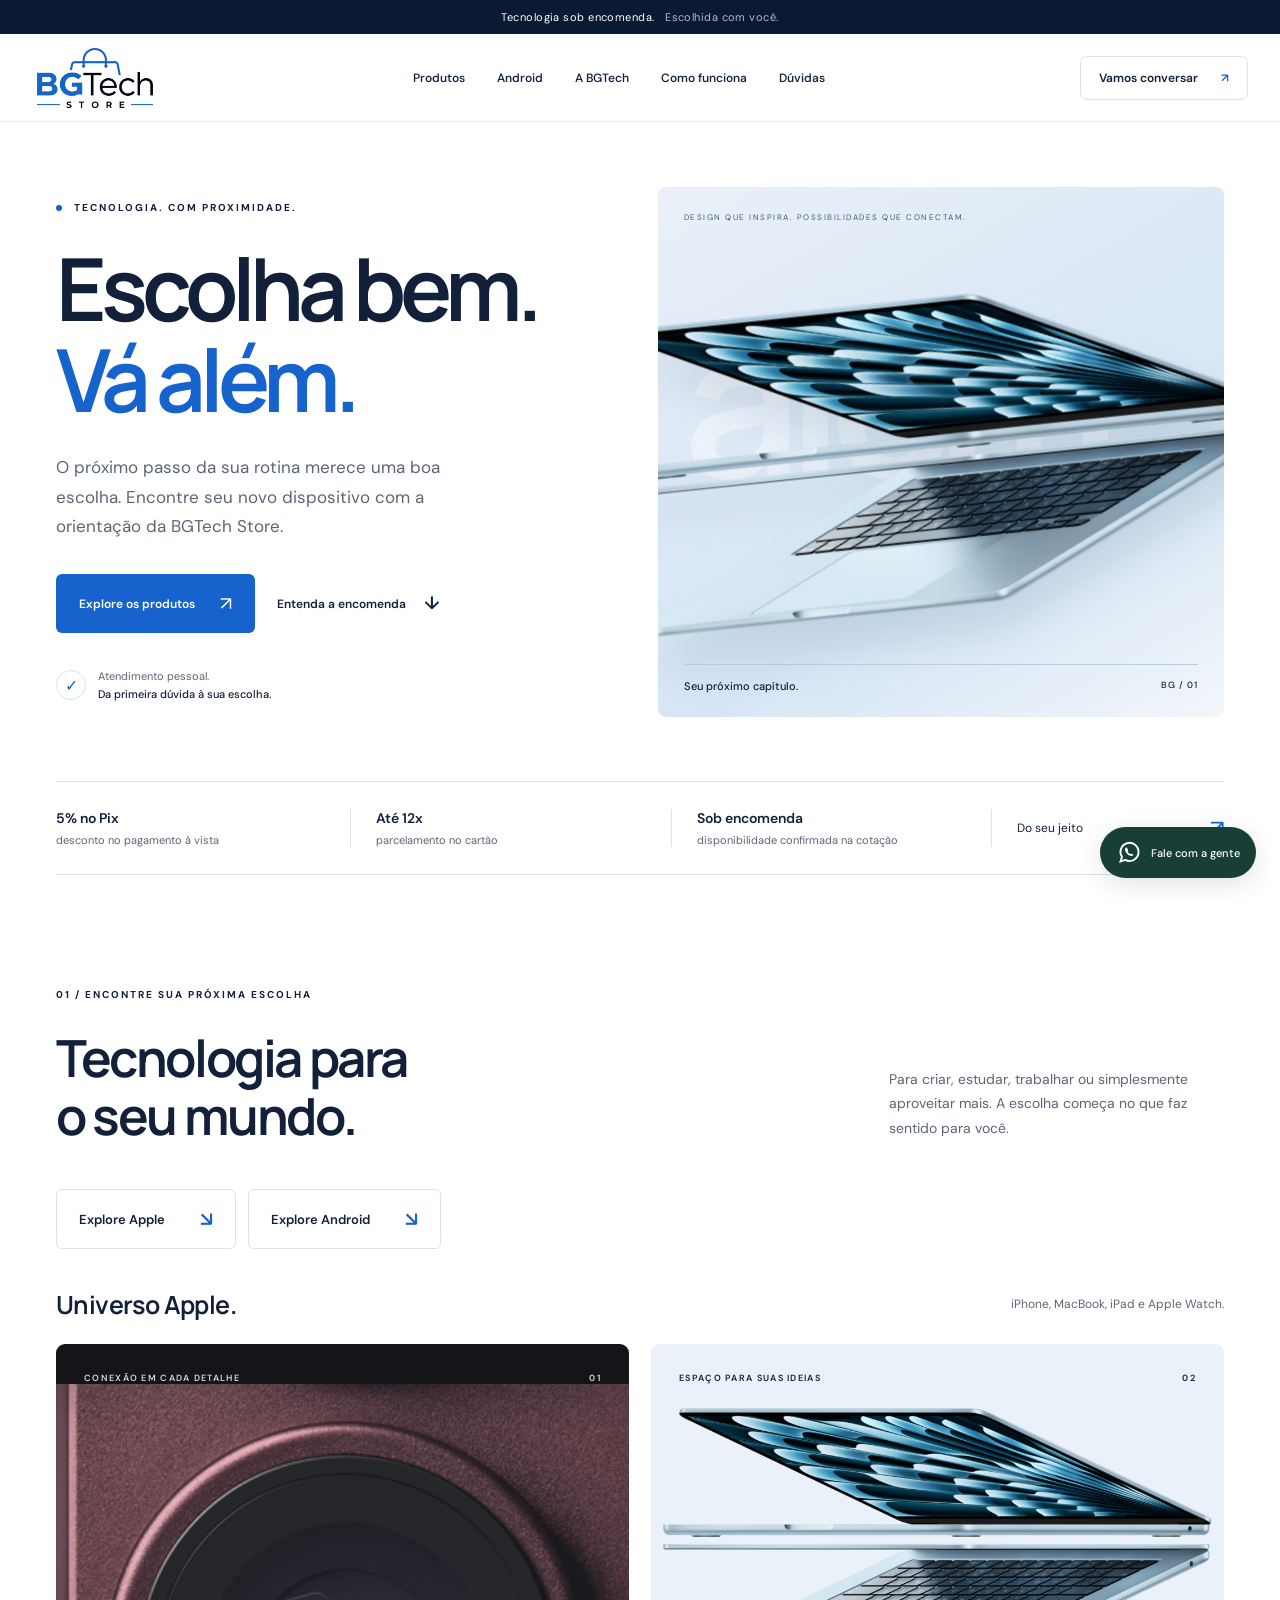
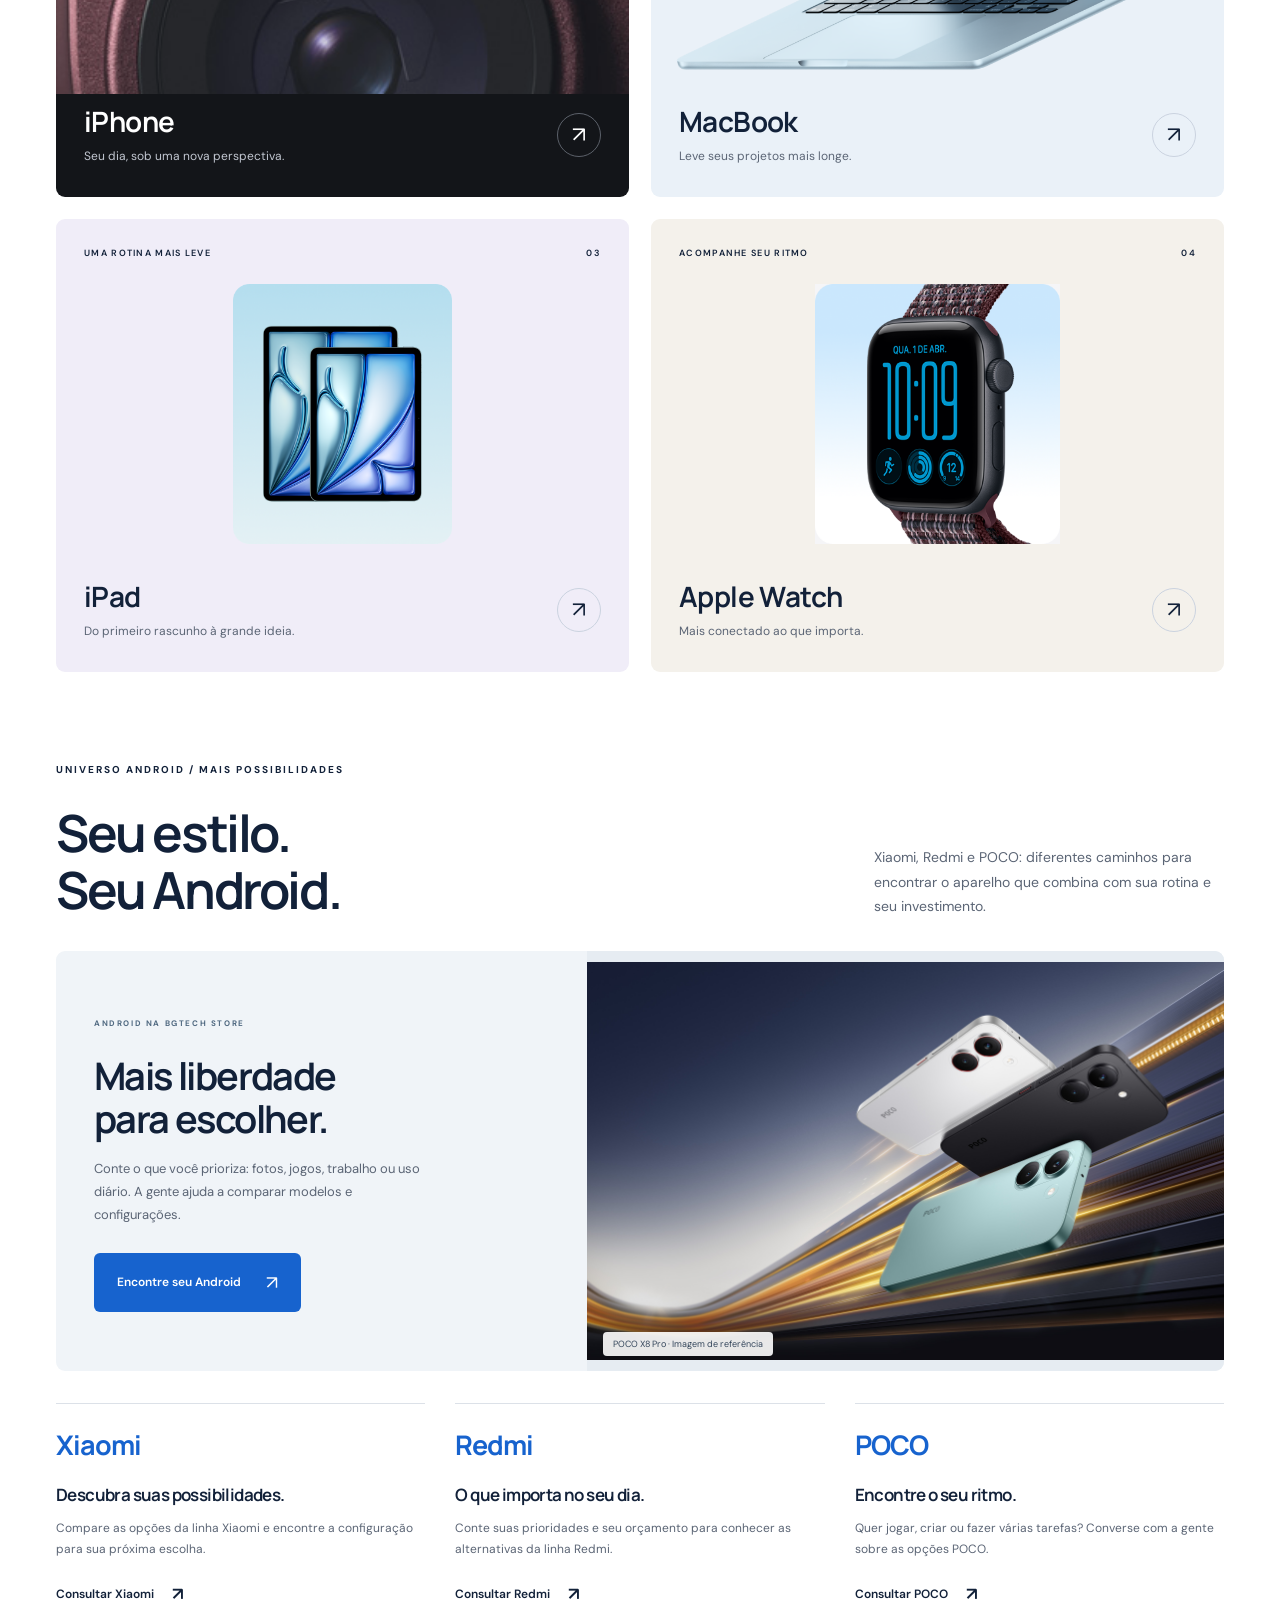
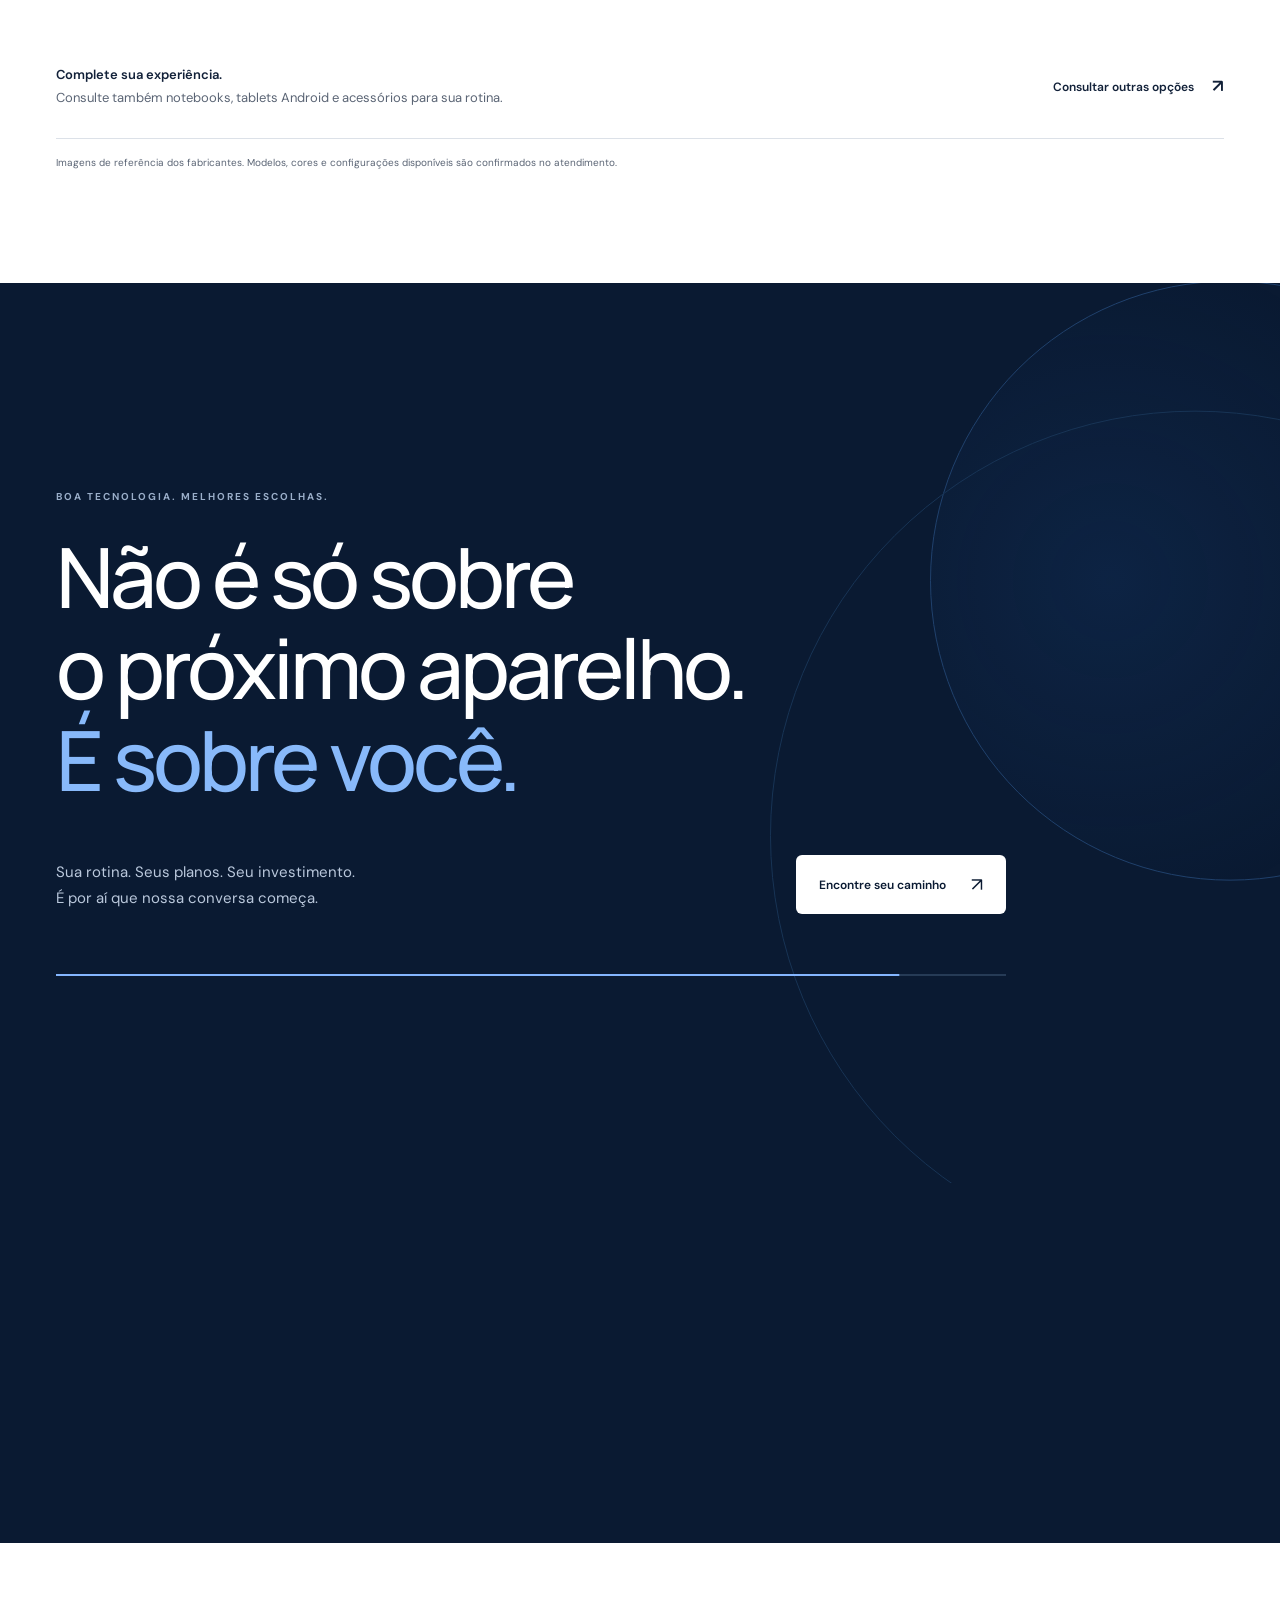
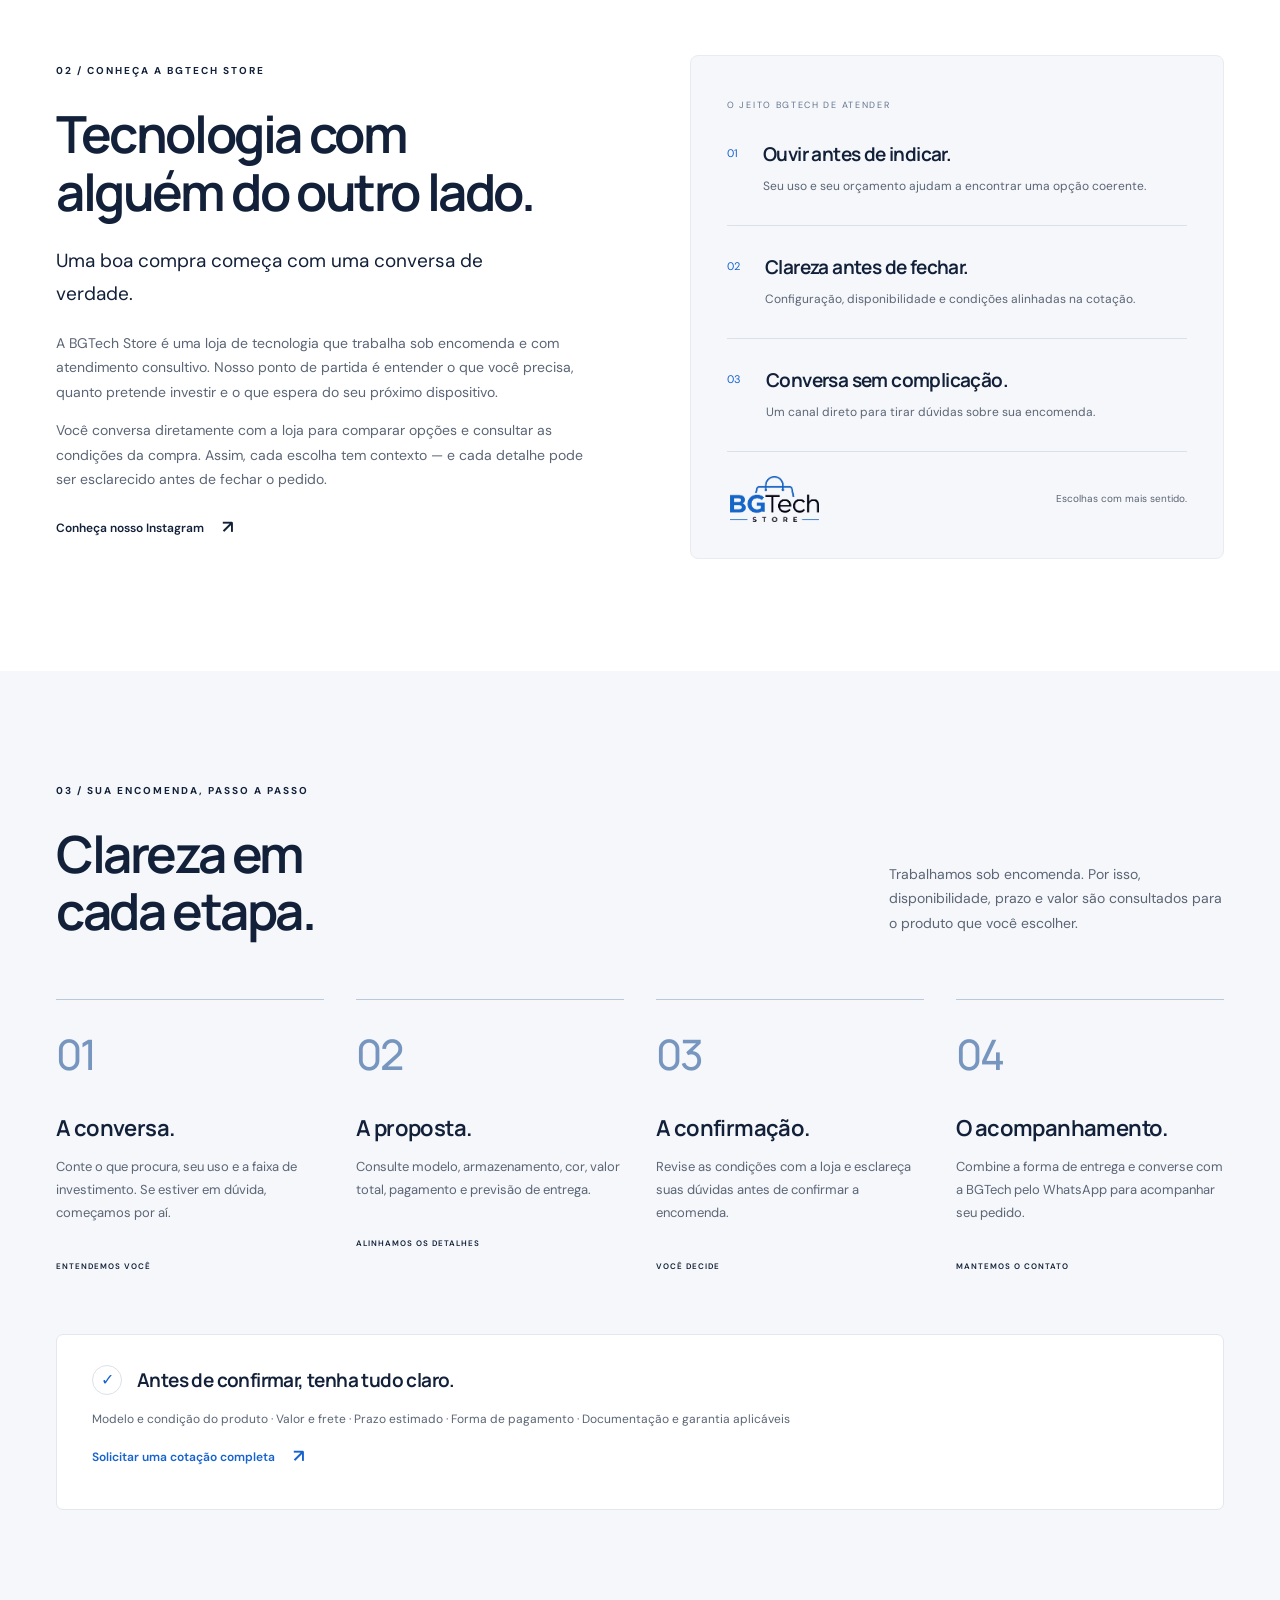
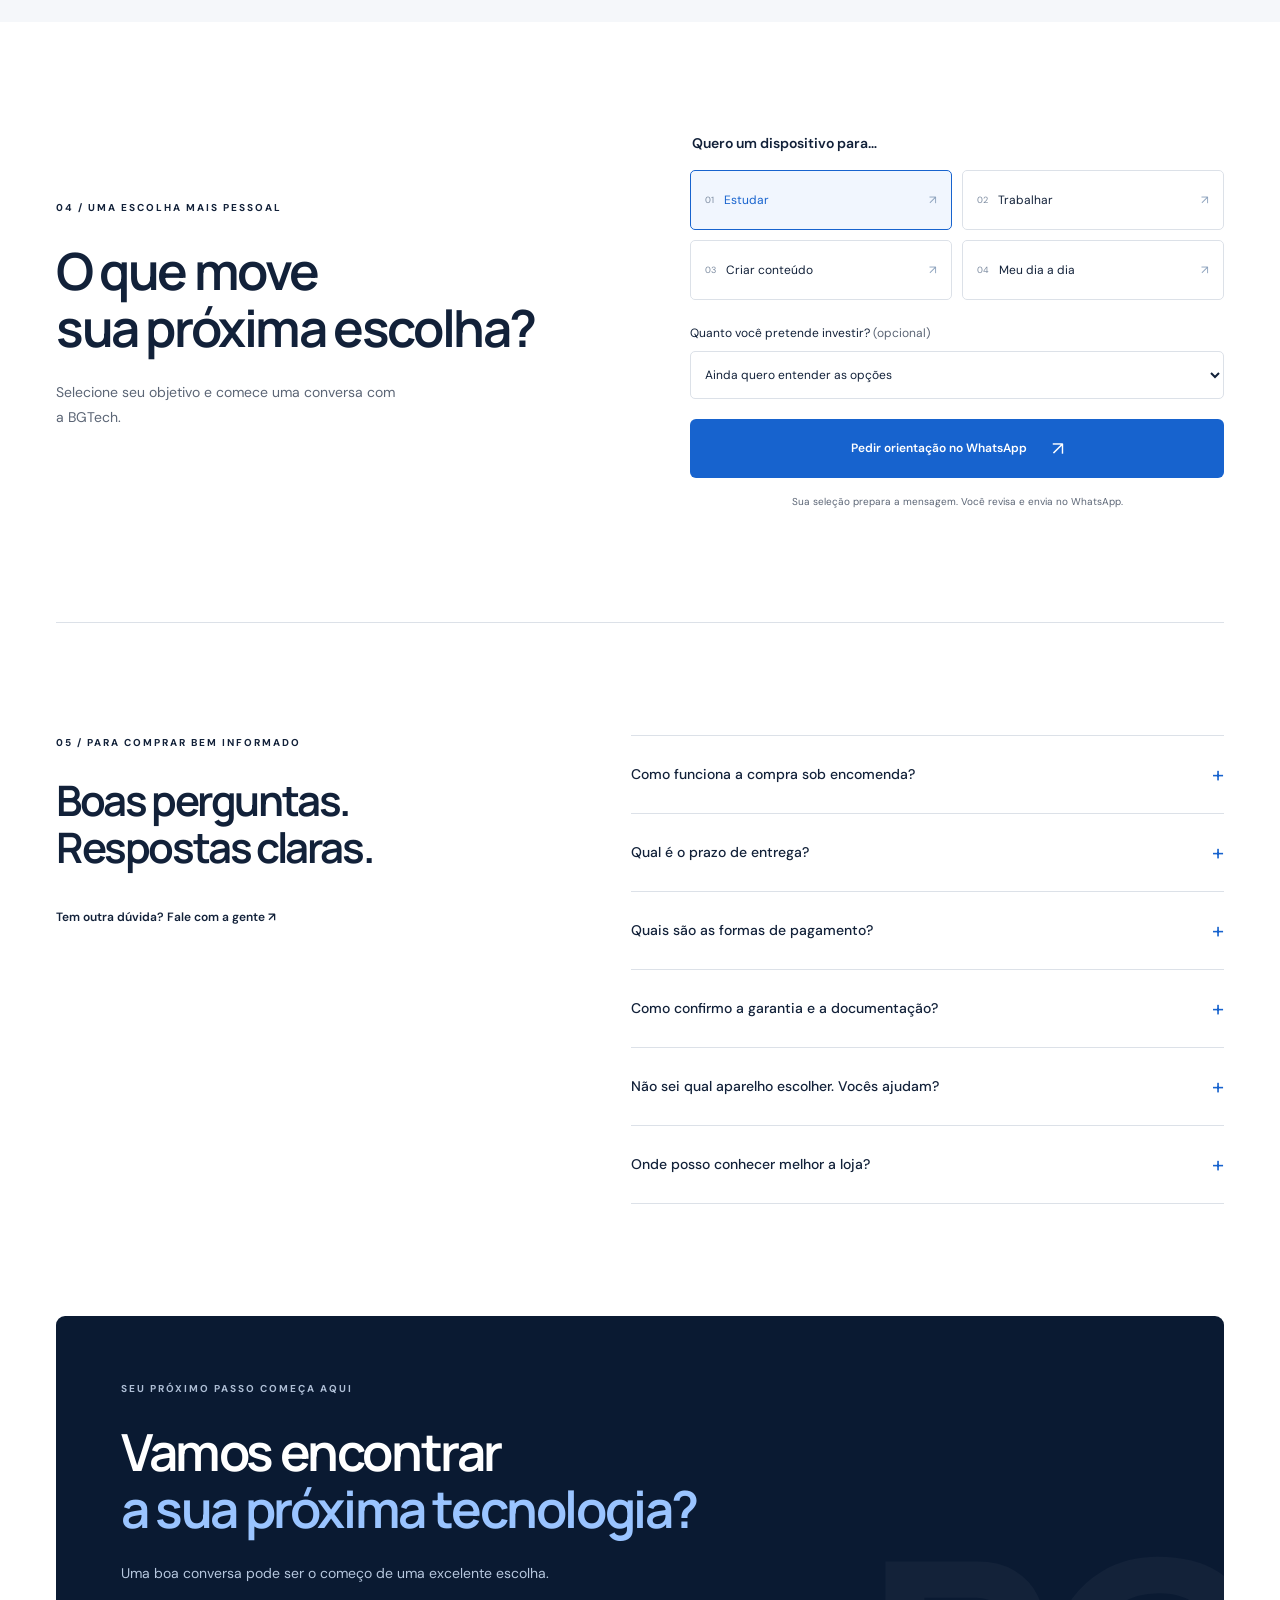
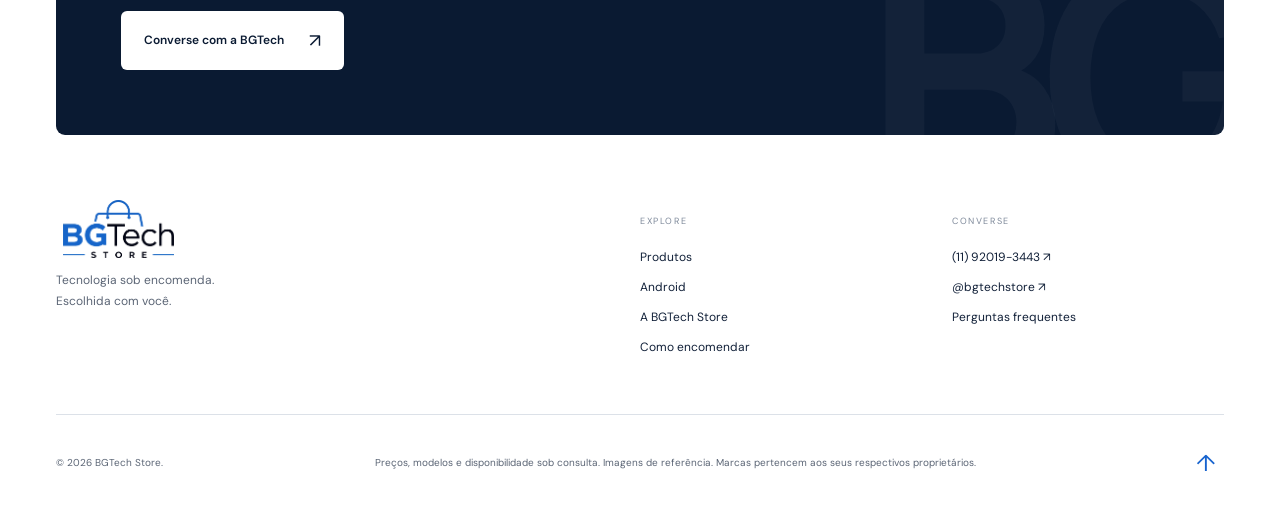
==== index.html @ 4e4e9027 "Destaca Android com Xiaomi, Redmi e POCO na vitrine" ====
<!doctype html>
<html lang="pt-BR">
<head>
<meta charset="utf-8"><meta name="viewport" content="width=device-width,initial-scale=1">
<title>BGTech Store | Sua próxima tecnologia começa com uma boa escolha</title>
<meta name="description" content="Conheça a BGTech Store. iPhones, iPads, MacBooks, Xiaomi e acessórios sob encomenda, com orientação pessoal, cotação clara, 5% no Pix e até 12x no cartão.">
<meta name="theme-color" content="#f7f8fa"><meta property="og:type" content="website"><meta property="og:locale" content="pt_BR"><meta property="og:title" content="BGTech Store | Escolha bem. Vá além."><meta property="og:description" content="Tecnologia sob encomenda. Atendimento próximo. Cada detalhe combinado com você."><meta property="og:image" content="https://bgtech-store.vercel.app/assets/og-bgtech.png"><link rel="canonical" href="https://bgtech-store.vercel.app/">
<link rel="icon" href="assets/favicon-32.png" type="image/png"><link rel="apple-touch-icon" href="assets/apple-touch-icon.png"><link rel="stylesheet" href="styles.css"><script defer src="script.js"></script>
<script type="application/ld+json">{"@context":"https://schema.org","@type":"Store","name":"BGTech Store","description":"Tecnologia sob encomenda com atendimento consultivo.","telephone":"+55 11 92019-3443","sameAs":["https://www.instagram.com/bgtechstore/"],"url":"https://bgtech-store.vercel.app/"}</script>
</head>
<body>
<a class="skip" href="#conteudo">Pular para o conteúdo</a>
<div class="announcement">Tecnologia sob encomenda. <span>Escolhida com você.</span></div>
<header class="header">
<a href="#inicio" class="brand" aria-label="BGTech Store — início"><img src="assets/logo-bgtech-web.png" alt="BGTech Store" width="136" height="64"></a>
<nav class="nav-desktop" aria-label="Principal"><a href="#colecao">Produtos</a><a href="#android">Android</a><a href="#sobre">A BGTech</a><a href="#encomenda">Como funciona</a><a href="#duvidas">Dúvidas</a></nav>
<a class="nav-contact" href="https://wa.me/5511920193443?text=Ol%C3%A1!%20Quero%20conhecer%20a%20BGTech%20Store." target="_blank" rel="noopener noreferrer">Vamos conversar <span aria-hidden="true">↗</span></a>
<button class="menu-toggle" aria-label="Abrir menu" aria-controls="mobile-nav" aria-expanded="false"><span></span><span></span></button>
<nav id="mobile-nav" class="mobile-nav" hidden aria-label="Navegação móvel"><a href="#colecao">Produtos</a><a href="#android">Android</a><a href="#sobre">A BGTech</a><a href="#encomenda">Como funciona</a><a href="#duvidas">Dúvidas</a></nav>
</header>
<main id="conteudo">
<section class="hero wrap" id="inicio" aria-labelledby="hero-title">
<div class="hero-copy"><p class="eyebrow"><span class="blue-dot"></span> TECNOLOGIA. COM PROXIMIDADE.</p><h1 id="hero-title">Escolha bem.<br><span>Vá além.</span></h1><p class="lead">O próximo passo da sua rotina merece uma boa escolha. Encontre seu novo dispositivo com a orientação da BGTech Store.</p><div class="actions"><a class="button primary" href="#colecao">Explore os produtos <span aria-hidden="true">↗</span></a><a class="text-link" href="#encomenda">Entenda a encomenda <span aria-hidden="true">↓</span></a></div><div class="hero-note"><span class="note-mark" aria-hidden="true">✓</span><p>Atendimento pessoal.<br><strong>Da primeira dúvida à sua escolha.</strong></p></div></div>
<div class="hero-visual"><span class="visual-label">DESIGN QUE INSPIRA. POSSIBILIDADES QUE CONECTAM.</span><span class="hero-outline" aria-hidden="true">além.</span><img class="hero-device" src="assets/products/macbook-air.png" alt="Dois MacBooks Air azul-céu em uma composição que destaca o design fino" width="980" height="469" fetchpriority="high"><div class="visual-caption"><span>Seu próximo capítulo.</span><span class="caption-index">BG / 01</span></div></div>
</section>
<div class="benefits wrap"><div><strong>5% no Pix</strong><span>desconto no pagamento à vista</span></div><div><strong>Até 12x</strong><span>parcelamento no cartão</span></div><div><strong>Sob encomenda</strong><span>disponibilidade confirmada na cotação</span></div><a href="#encomenda" aria-label="Conheça as etapas da encomenda">Do seu jeito <span aria-hidden="true">↗</span></a></div>
<section class="collection section wrap" id="colecao" aria-labelledby="collection-title"><div class="section-heading"><div><p class="eyebrow">01 / ENCONTRE SUA PRÓXIMA ESCOLHA</p><h2 id="collection-title">Tecnologia para<br>o seu mundo.</h2></div><p>Para criar, estudar, trabalhar ou simplesmente aproveitar mais. A escolha começa no que faz sentido para você.</p></div>
<nav class="ecosystem-nav" aria-label="Explore por sistema"><a href="#apple">Explore Apple <span aria-hidden="true">↘</span></a><a href="#android">Explore Android <span aria-hidden="true">↘</span></a></nav>
<div class="collection-subheading" id="apple"><h3>Universo Apple.</h3><p>iPhone, MacBook, iPad e Apple Watch.</p></div>
<div class="product-grid">
<article class="product-card phone-card reveal"><div class="product-top"><span>CONEXÃO EM CADA DETALHE</span><span>01</span></div><div class="product-image phone-image"><img src="assets/products/iphone-detail.jpg" alt="Detalhe do sistema de câmeras de um iPhone Pro" loading="lazy" width="372" height="744"></div><div class="product-bottom"><div><h3>iPhone</h3><p>Seu dia, sob uma nova perspectiva.</p></div><a class="round-link" data-wa="Olá, BGTech Store! Quero uma cotação de iPhone. Podemos conversar sobre modelos, cores e armazenamento?" href="https://wa.me/5511920193443" aria-label="Consultar iPhones no WhatsApp">↗</a></div></article>
<article class="product-card mac-card reveal"><div class="product-top"><span>ESPAÇO PARA SUAS IDEIAS</span><span>02</span></div><div class="product-image"><img src="assets/products/macbook-air.png" alt="MacBooks Air azul-céu" loading="lazy" width="980" height="469"></div><div class="product-bottom"><div><h3>MacBook</h3><p>Leve seus projetos mais longe.</p></div><a class="round-link" data-wa="Olá, BGTech Store! Quero consultar MacBooks e encontrar a configuração ideal para o meu uso." href="https://wa.me/5511920193443" aria-label="Consultar MacBooks no WhatsApp">↗</a></div></article>
<article class="product-card ipad-card reveal"><div class="product-top"><span>UMA ROTINA MAIS LEVE</span><span>03</span></div><div class="product-image"><img src="assets/products/ipad-air.png" alt="iPad Air visto de frente e de costas" loading="lazy" width="372" height="443"></div><div class="product-bottom"><div><h3>iPad</h3><p>Do primeiro rascunho à grande ideia.</p></div><a class="round-link" data-wa="Olá, BGTech Store! Quero consultar iPads e entender qual modelo combina com minha rotina." href="https://wa.me/5511920193443" aria-label="Consultar iPads no WhatsApp">↗</a></div></article>
<article class="product-card watch-card reveal"><div class="product-top"><span>ACOMPANHE SEU RITMO</span><span>04</span></div><div class="product-image"><img src="assets/products/apple-watch.png" alt="Apple Watch SE com pulseira de tecido" loading="lazy" width="372" height="396"></div><div class="product-bottom"><div><h3>Apple Watch</h3><p>Mais conectado ao que importa.</p></div><a class="round-link" data-wa="Olá, BGTech Store! Quero consultar modelos de Apple Watch e compatibilidade com meu iPhone." href="https://wa.me/5511920193443" aria-label="Consultar Apple Watch no WhatsApp">↗</a></div></article>
</div><section class="android-section" id="android" aria-labelledby="android-title">
<div class="android-heading"><div><p class="eyebrow">UNIVERSO ANDROID / MAIS POSSIBILIDADES</p><h2 id="android-title">Seu estilo.<br>Seu Android.</h2></div><p>Xiaomi, Redmi e POCO: diferentes caminhos para encontrar o aparelho que combina com sua rotina e seu investimento.</p></div>
<div class="android-showcase reveal"><div class="android-copy"><span class="android-label">ANDROID NA BGTECH STORE</span><h3>Mais liberdade<br>para escolher.</h3><p>Conte o que você prioriza: fotos, jogos, trabalho ou uso diário. A gente ajuda a comparar modelos e configurações.</p><a class="button primary" data-wa="Olá, BGTech Store! Quero conhecer as opções Android de Xiaomi, Redmi e POCO. Podemos comparar modelos para meu uso e orçamento?" href="https://wa.me/5511920193443">Encontre seu Android <span aria-hidden="true">↗</span></a></div><figure class="android-visual"><img src="assets/products/poco-x8-pro.jpg" alt="POCO X8 Pro em imagem oficial de apresentação do fabricante" loading="lazy" width="2560" height="1600"><figcaption>POCO X8 Pro · Imagem de referência</figcaption></figure></div>
<div class="android-brands"><article><span class="android-brand-name">Xiaomi</span><h3>Descubra suas possibilidades.</h3><p>Compare as opções da linha Xiaomi e encontre a configuração para sua próxima escolha.</p><a class="text-link" data-wa="Olá, BGTech Store! Quero consultar smartphones Xiaomi. Quais modelos e configurações estão disponíveis sob encomenda?" href="https://wa.me/5511920193443">Consultar Xiaomi <span aria-hidden="true">↗</span></a></article><article><span class="android-brand-name">Redmi</span><h3>O que importa no seu dia.</h3><p>Conte suas prioridades e seu orçamento para conhecer as alternativas da linha Redmi.</p><a class="text-link" data-wa="Olá, BGTech Store! Quero consultar smartphones Redmi para minha rotina. Podemos comparar opções dentro do meu orçamento?" href="https://wa.me/5511920193443">Consultar Redmi <span aria-hidden="true">↗</span></a></article><article><span class="android-brand-name">POCO</span><h3>Encontre o seu ritmo.</h3><p>Quer jogar, criar ou fazer várias tarefas? Converse com a gente sobre as opções POCO.</p><a class="text-link" data-wa="Olá, BGTech Store! Quero consultar smartphones POCO e comparar modelos para meu uso. Quais são as opções e condições de encomenda?" href="https://wa.me/5511920193443">Consultar POCO <span aria-hidden="true">↗</span></a></article></div>
</section>
<div class="other-products"><p><strong>Complete sua experiência.</strong><br>Consulte também notebooks, tablets Android e acessórios para sua rotina.</p><a class="text-link" data-wa="Olá, BGTech Store! Quero consultar notebooks, tablets Android ou acessórios." href="https://wa.me/5511920193443">Consultar outras opções <span aria-hidden="true">↗</span></a></div><p class="fine-print">Imagens de referência dos fabricantes. Modelos, cores e configurações disponíveis são confirmados no atendimento.</p></section>
<section class="manifesto" aria-labelledby="manifesto-title"><div class="manifesto-sticky"><div class="wrap manifesto-inner"><p class="eyebrow">BOA TECNOLOGIA. MELHORES ESCOLHAS.</p><h2 id="manifesto-title">Não é só sobre<br>o próximo aparelho.<br><span>É sobre você.</span></h2><div class="manifesto-bottom"><p>Sua rotina. Seus planos. Seu investimento.<br>É por aí que nossa conversa começa.</p><a class="button light" href="#seu-perfil">Encontre seu caminho <span aria-hidden="true">↗</span></a></div><div class="motion-line" aria-hidden="true"><span></span></div></div><span class="orb orb-one" aria-hidden="true"></span><span class="orb orb-two" aria-hidden="true"></span></div></section>
<section class="section wrap about" id="sobre" aria-labelledby="about-title"><div class="about-intro"><p class="eyebrow">02 / CONHEÇA A BGTECH STORE</p><h2 id="about-title">Tecnologia com<br>alguém do outro lado.</h2><p class="lead">Uma boa compra começa com uma conversa de verdade.</p><p>A BGTech Store é uma loja de tecnologia que trabalha sob encomenda e com atendimento consultivo. Nosso ponto de partida é entender o que você precisa, quanto pretende investir e o que espera do seu próximo dispositivo.</p><p>Você conversa diretamente com a loja para comparar opções e consultar as condições da compra. Assim, cada escolha tem contexto — e cada detalhe pode ser esclarecido antes de fechar o pedido.</p><a class="text-link" href="https://www.instagram.com/bgtechstore/" target="_blank" rel="noopener noreferrer">Conheça nosso Instagram <span aria-hidden="true">↗</span></a></div><div class="about-note reveal"><span class="note-title">O JEITO BGTECH DE ATENDER</span><div class="principle"><span>01</span><div><h3>Ouvir antes de indicar.</h3><p>Seu uso e seu orçamento ajudam a encontrar uma opção coerente.</p></div></div><div class="principle"><span>02</span><div><h3>Clareza antes de fechar.</h3><p>Configuração, disponibilidade e condições alinhadas na cotação.</p></div></div><div class="principle"><span>03</span><div><h3>Conversa sem complicação.</h3><p>Um canal direto para tirar dúvidas sobre sua encomenda.</p></div></div><div class="note-signature"><img src="assets/logo-bgtech-web.png" alt="BGTech Store" width="120" height="56"><span>Escolhas com mais sentido.</span></div></div></section>
<section class="order-section" id="encomenda" aria-labelledby="order-title"><div class="wrap section"><div class="section-heading"><div><p class="eyebrow">03 / SUA ENCOMENDA, PASSO A PASSO</p><h2 id="order-title">Clareza em<br>cada etapa.</h2></div><p>Trabalhamos sob encomenda. Por isso, disponibilidade, prazo e valor são consultados para o produto que você escolher.</p></div><div class="steps"><article class="reveal"><span class="step-number">01</span><h3>A conversa.</h3><p>Conte o que procura, seu uso e a faixa de investimento. Se estiver em dúvida, começamos por aí.</p><span class="step-tag">ENTENDEMOS VOCÊ</span></article><article class="reveal"><span class="step-number">02</span><h3>A proposta.</h3><p>Consulte modelo, armazenamento, cor, valor total, pagamento e previsão de entrega.</p><span class="step-tag">ALINHAMOS OS DETALHES</span></article><article class="reveal"><span class="step-number">03</span><h3>A confirmação.</h3><p>Revise as condições com a loja e esclareça suas dúvidas antes de confirmar a encomenda.</p><span class="step-tag">VOCÊ DECIDE</span></article><article class="reveal"><span class="step-number">04</span><h3>O acompanhamento.</h3><p>Combine a forma de entrega e converse com a BGTech pelo WhatsApp para acompanhar seu pedido.</p><span class="step-tag">MANTEMOS O CONTATO</span></article></div><div class="order-check"><div><span class="check-icon" aria-hidden="true">✓</span><h3>Antes de confirmar, tenha tudo claro.</h3></div><p>Modelo e condição do produto · Valor e frete · Prazo estimado · Forma de pagamento · Documentação e garantia aplicáveis</p><a class="text-link" data-wa="Olá, BGTech Store! Quero uma cotação com modelo, condição do produto, valor total, frete, prazo, pagamento, documentação e garantia." href="https://wa.me/5511920193443">Solicitar uma cotação completa <span aria-hidden="true">↗</span></a></div></div></section>
<section class="section wrap chooser" id="seu-perfil" aria-labelledby="chooser-title"><div><p class="eyebrow">04 / UMA ESCOLHA MAIS PESSOAL</p><h2 id="chooser-title">O que move<br>sua próxima escolha?</h2><p>Selecione seu objetivo e comece uma conversa com a BGTech.</p></div><form id="recommendation" class="recommendation"><fieldset><legend>Quero um dispositivo para…</legend><div class="choice-grid"><label><input type="radio" name="purpose" value="estudar" checked><span><b>01</b> Estudar <i aria-hidden="true">↗</i></span></label><label><input type="radio" name="purpose" value="trabalhar"><span><b>02</b> Trabalhar <i aria-hidden="true">↗</i></span></label><label><input type="radio" name="purpose" value="criar conteúdo"><span><b>03</b> Criar conteúdo <i aria-hidden="true">↗</i></span></label><label><input type="radio" name="purpose" value="usar no dia a dia"><span><b>04</b> Meu dia a dia <i aria-hidden="true">↗</i></span></label></div></fieldset><label class="budget-label" for="budget">Quanto você pretende investir? <span>(opcional)</span></label><select id="budget" name="budget"><option value="">Ainda quero entender as opções</option>Até R$ 2.000</option><option>De R$ 2.000 a R$ 4.000</option><option>De R$ 4.000 a R$ 6.000</option><option>Acima de R$ 6.000</option></select><button class="button primary" type="submit">Pedir orientação no WhatsApp <span aria-hidden="true">↗</span></button><p class="fine-print">Sua seleção prepara a mensagem. Você revisa e envia no WhatsApp.</p><p id="form-feedback" role="status"></p></form></section>
<section class="section wrap faq" id="duvidas" aria-labelledby="faq-title"><div><p class="eyebrow">05 / PARA COMPRAR BEM INFORMADO</p><h2 id="faq-title">Boas perguntas.<br>Respostas claras.</h2><a class="text-link" data-wa="Olá, BGTech Store! Tenho uma dúvida antes de encomendar." href="https://wa.me/5511920193443">Tem outra dúvida? Fale com a gente ↗</a></div><div class="faq-list"><details><summary>Como funciona a compra sob encomenda?<span aria-hidden="true">+</span></summary><p>A disponibilidade do produto é consultada antes da confirmação. Você recebe a cotação e combina com a loja a configuração, o pagamento e a previsão de entrega. Não há compra automática pelo site.</p></details><details><summary>Qual é o prazo de entrega?<span aria-hidden="true">+</span></summary><p>O prazo varia conforme o produto, a disponibilidade e o destino. A previsão e as opções de entrega devem ser confirmadas na sua cotação antes de fechar o pedido.</p></details><details><summary>Quais são as formas de pagamento?<span aria-hidden="true">+</span></summary><p>A BGTech Store oferece 5% de desconto no Pix e parcelamento em até 12x no cartão. Confirme o valor total e o valor das parcelas na cotação do produto escolhido.</p></details><details><summary>Como confirmo a garantia e a documentação?<span aria-hidden="true">+</span></summary><p>Peça à BGTech as informações de documentação, condição do produto, cobertura, prazo e procedimento de garantia para o modelo cotado. Esclareça esses pontos antes de confirmar sua encomenda.</p></details><details><summary>Não sei qual aparelho escolher. Vocês ajudam?<span aria-hidden="true">+</span></summary><p>Sim. Conte para que pretende usar o aparelho, quais aplicativos fazem parte da sua rotina e quanto deseja investir. Essa conversa orienta a indicação de modelos e configurações.</p></details><details><summary>Onde posso conhecer melhor a loja?<span aria-hidden="true">+</span></summary><p>Visite o <a href="https://www.instagram.com/bgtechstore/" target="_blank" rel="noopener noreferrer">Instagram @bgtechstore</a> para conhecer nossas publicações e entre em contato pelo WhatsApp (11) 92019-3443.</p></details></div></section>
<section class="closing wrap"><p class="eyebrow">SEU PRÓXIMO PASSO COMEÇA AQUI</p><h2>Vamos encontrar<br><span>a sua próxima tecnologia?</span></h2><p>Uma boa conversa pode ser o começo de uma excelente escolha.</p><a class="button light" data-wa="Olá, BGTech Store! Quero encontrar minha próxima tecnologia. Podemos conversar?" href="https://wa.me/5511920193443">Converse com a BGTech <span aria-hidden="true">↗</span></a><span class="closing-mark" aria-hidden="true">BG</span></section>
</main>
<footer class="wrap"><div class="footer-main"><div><img src="assets/logo-bgtech-web.png" alt="BGTech Store" width="140" height="65"><p>Tecnologia sob encomenda.<br>Escolhida com você.</p></div><div><span>EXPLORE</span><a href="#colecao">Produtos</a><a href="#android">Android</a><a href="#sobre">A BGTech Store</a><a href="#encomenda">Como encomendar</a></div><div><span>CONVERSE</span><a href="https://wa.me/5511920193443" target="_blank" rel="noopener noreferrer">(11) 92019-3443 ↗</a><a href="https://www.instagram.com/bgtechstore/" target="_blank" rel="noopener noreferrer">@bgtechstore ↗</a><a href="#duvidas">Perguntas frequentes</a></div></div><div class="footer-bottom"><span>© <span id="year">2026</span> BGTech Store.</span><p>Preços, modelos e disponibilidade sob consulta. Imagens de referência. Marcas pertencem aos seus respectivos proprietários.</p><a href="#inicio" aria-label="Voltar ao início">↑</a></div></footer>
<a class="whatsapp-fab" href="https://wa.me/5511920193443?text=Ol%C3%A1%2C%20BGTech%20Store!%20Quero%20fazer%20uma%20cota%C3%A7%C3%A3o." target="_blank" rel="noopener noreferrer" aria-label="Conversar com a BGTech Store no WhatsApp"><svg viewBox="0 0 24 24" fill="none" aria-hidden="true"><path d="M20 11.6a8 8 0 0 1-11.8 7L4 20l1.3-4.2A8 8 0 1 1 20 11.6Z" stroke="currentColor" stroke-width="1.7"/><path d="M9 7.5c-.6 0-1 1-1 1.5 0 2.8 3.2 6 6 6 .5 0 1.5-.4 1.5-1l-2-1.2-.8.7a7 7 0 0 1-2.5-2.5l.7-.8L9.7 7.5H9Z" fill="currentColor"/></svg><span>Fale com a gente</span></a>
<noscript><p class="noscript">Você pode consultar produtos diretamente pelo WhatsApp: <a href="https://wa.me/5511920193443">(11) 92019-3443</a>.</p></noscript>
</body></html>
---- styles.css ----
@import url('https://fonts.googleapis.com/css2?family=DM+Sans:wght@400;450;500;550;600;650;700&family=Manrope:wght@400;500;600;650;700;750;800&display=swap');
:root {
  --ink:#122139;
  --muted:#5b6575;
  --blue:#1763ce;
  --line:#dce1e8;
  --paper:#f7f8fa;
  --navy:#0a1a32;
  --ease:cubic-bezier(.22,1,.36,1);
}
* {
  box-sizing:border-box;
}
html {
  scroll-behavior:smooth;
  scroll-padding-top:100px;
}
body {
  margin:0;
  background:#fff;
  color:var(--ink);
  font-family:'DM Sans',Arial,sans-serif;
  -webkit-font-smoothing:antialiased;
}
a {
  color:inherit;
  text-decoration:none;
}
button,input,select {
  font:inherit;
}
button,a,input,select,summary {
  -webkit-tap-highlight-color:transparent;
}
button,a,summary {
  touch-action:manipulation;
}
button {
  cursor:pointer;
}
img {
  display:block;
  max-width:100%;
  object-fit:contain;
}
button:focus-visible,a:focus-visible,summary:focus-visible,select:focus-visible {
  outline:3px solid #5496ff;
  outline-offset:5px;
}
p {
  line-height:1.75;
}
h1,h2,h3,p {
  margin-top:0;
}
h1,h2,h3 {
  font-family:'Manrope',Arial,sans-serif;
}
h2 {
  font-size:clamp(34px,4vw,56px);
  letter-spacing:-2.4px;
  line-height:1.12;
  font-weight:650;
  margin-bottom:24px;
}
h3 {
  font-weight:650;
  letter-spacing:-.6px;
}
a,button {
  transition:background .25s,color .25s,transform .35s var(--ease);
}
.wrap {
  width:min(1280px,calc(100% - 112px));
  margin-inline:auto;
}
.section {
  padding-block:112px;
}
.eyebrow {
  font-size:10px;
  font-weight:700;
  letter-spacing:2px;
  line-height:1.6;
  margin-bottom:26px;
}
.skip {
  position:fixed;
  top:-80px;
  left:20px;
  padding:14px;
  background:#fff;
  z-index:100;
}
.skip:focus {
  top:10px;
}
.announcement {
  background:var(--navy);
  color:#fff;
  text-align:center;
  padding:10px 20px;
  font-size:11px;
  letter-spacing:.45px;
}
.announcement span {
  color:#acbbcf;
  margin-left:7px;
}
.header {
  height:88px;
  display:flex;
  align-items:center;
  justify-content:space-between;
  padding:0 max(32px,calc((100vw - 1280px)/2));
  position:sticky;
  top:0;
  z-index:50;
  background:rgba(255,255,255,.94);
  border-bottom:1px solid rgba(220,225,232,.65);
  backdrop-filter:blur(16px);
}
.brand img {
  width:126px;
  height:60px;
}
.nav-desktop {
  display:flex;
  gap:32px;
  font-size:12px;
  font-weight:550;
}
.nav-desktop a:hover,.text-link:hover {
  color:var(--blue);
}
.nav-contact {
  font-size:12px;
  font-weight:600;
  border:1px solid var(--line);
  padding:13px 18px;
  border-radius:7px;
}
.nav-contact span {
  margin-left:20px;
  color:var(--blue);
}
.nav-contact:hover {
  background:var(--paper);
}
.menu-toggle {
  display:none;
}
.mobile-nav[hidden] {
  display:none;
}
.hero {
  display:grid;
  grid-template-columns:1fr 1fr;
  gap:35px;
  align-items:center;
  padding-top:48px;
  padding-bottom:48px;
  min-height:650px;
}
.hero-copy {
  padding:30px 0;
}
.blue-dot {
  display:inline-block;
  width:6px;
  height:6px;
  background:var(--blue);
  border-radius:50%;
  margin-right:8px;
}
.hero h1 {
  font-size:clamp(60px,6.8vw,96px);
  line-height:1.05;
  letter-spacing:-6px;
  font-weight:650;
  margin-bottom:28px;
}
.hero h1 span {
  color:var(--blue);
}
.lead {
  font-size:17px;
  color:var(--muted);
  line-height:1.75;
  max-width:440px;
}
.actions {
  display:flex;
  align-items:center;
  gap:22px;
  flex-wrap:wrap;
  margin:32px 0;
}
.button {
  display:inline-flex;
  align-items:center;
  justify-content:center;
  gap:25px;
  border:0;
  padding:17px 23px;
  border-radius:6px;
  font-size:12px;
  font-weight:600;
  min-height:50px;
}
.button span {
  font-size:19px;
  font-weight:400;
}
.primary {
  background:var(--blue);
  color:#fff;
}
.primary:hover {
  background:#104caa;
  transform:translateY(-2px);
}
.light {
  background:white;
  color:var(--navy);
}
.light:hover {
  background:#e4edfa;
  transform:translateY(-2px);
}
.text-link {
  display:inline-flex;
  gap:18px;
  align-items:center;
  font-size:12px;
  font-weight:600;
  line-height:1.5;
  min-height:44px;
}
.text-link span {
  font-size:18px;
}
.hero-note {
  display:flex;
  gap:12px;
  align-items:center;
  margin-top:34px;
}
.hero-note p {
  font-size:11px;
  color:var(--muted);
  margin:0;
  line-height:1.65;
}
.hero-note strong {
  font-weight:500;
  color:var(--ink);
}
.note-mark {
  border:1px solid #d6e1f0;
  border-radius:50%;
  width:30px;
  height:30px;
  display:grid;
  place-items:center;
  color:var(--blue);
}
.hero-visual {
  height:530px;
  border-radius:8px;
  background:linear-gradient(150deg,#e9f0f8,#d6e5f5 65%,#f1f6fa);
  position:relative;
  overflow:hidden;
  display:flex;
  align-items:center;
  justify-content:center;
  isolation:isolate;
}
.visual-label {
  position:absolute;
  top:25px;
  left:26px;
  font-size:8px;
  letter-spacing:1.5px;
  color:#425c77;
  z-index:2;
}
.hero-outline {
  position:absolute;
  font:700 clamp(130px,16vw,220px)/1 Manrope,Arial;
  letter-spacing:-14px;
  color:rgba(255,255,255,.4);
  top:110px;
  left:25px;
  z-index:-1;
}
.hero-device {
  width:115%;
  max-width:none;
  height:auto;
  max-height:90%;
  transform:translate3d(0,var(--hero-y,0px),0) rotate(var(--hero-rotate,-6deg));
  will-change:transform;
  filter:drop-shadow(0 30px 20px rgba(37,63,101,.12));
}
.visual-caption {
  position:absolute;
  bottom:24px;
  left:26px;
  right:26px;
  border-top:1px solid #b8cce0;
  padding-top:14px;
  display:flex;
  justify-content:space-between;
  font-size:11px;
  font-weight:500;
}
.caption-index {
  font-size:9px;
  letter-spacing:1px;
}
.benefits {
  display:grid;
  grid-template-columns:repeat(3,1fr) .7fr;
  border-top:1px solid var(--line);
  border-bottom:1px solid var(--line);
  padding-block:27px;
  gap:25px;
  align-items:center;
}
.benefits>div {
  border-right:1px solid var(--line);
}
.benefits strong,.benefits span {
  display:block;
}
.benefits strong {
  font-size:14px;
  font-weight:600;
  margin-bottom:6px;
}
.benefits span {
  font-size:11px;
  color:var(--muted);
}
.benefits a {
  display:flex;
  justify-content:space-between;
  align-items:center;
  font-size:12px;
}
.benefits a span {
  font-size:23px;
  color:var(--blue);
}
.section-heading {
  display:flex;
  align-items:flex-end;
  justify-content:space-between;
  gap:70px;
  margin-bottom:45px;
}
.section-heading h2 {
  margin-bottom:0;
}
.section-heading>p {
  max-width:335px;
  font-size:14px;
  color:var(--muted);
  margin-bottom:4px;
}
.product-grid {
  display:grid;
  grid-template-columns:1fr 1fr;
  gap:22px;
}
.product-card {
  border-radius:9px;
  overflow:hidden;
  background:#f3f5f8;
  position:relative;
  min-width:0;
}
.product-top {
  display:flex;
  justify-content:space-between;
  position:relative;
  z-index:2;
  margin:28px 28px 0;
  font-size:9px;
  letter-spacing:1.3px;
  font-weight:600;
}
.product-image {
  height:310px;
  display:flex;
  align-items:center;
  justify-content:center;
  padding:25px 50px;
  overflow:hidden;
}
.product-image img {
  width:100%;
  height:100%;
  transition:transform 1s var(--ease);
}
.product-card:hover .product-image img {
  transform:scale(1.045) translateY(-4px);
}
.product-bottom {
  padding:8px 28px 30px;
  display:flex;
  align-items:center;
  justify-content:space-between;
  gap:10px;
  position:relative;
  z-index:2;
}
.product-bottom h3 {
  font-size:28px;
  margin-bottom:6px;
}
.product-bottom p {
  font-size:12px;
  margin:0;
  color:var(--muted);
}
.round-link {
  width:44px;
  height:44px;
  flex-shrink:0;
  border-radius:50%;
  display:grid;
  place-items:center;
  border:1px solid #cad2df;
  font-size:22px;
}
.round-link:hover {
  background:var(--blue);
  border-color:var(--blue);
  color:white;
}
.phone-card {
  background:#131519;
  color:#fff;
}
.phone-card .product-top {
  color:#d3d6dd;
}
.phone-card .product-bottom p {
  color:#c2c7d1;
}
.phone-image {
  padding:0;
  height:310px;
}
.phone-image img {
  object-fit:cover;
  object-position:center 37%;
  mix-blend-mode:screen;
}
.phone-card .round-link {
  border-color:#5c616a;
}
.mac-card {
  background:#eaf1f8;
}
.mac-card .product-image {
  padding:5px 10px;
}
.ipad-card {
  background:#f0edf8;
}
.watch-card {
  background:#f4f1eb;
}
.ipad-card .product-image img,.watch-card .product-image img {
  max-width:380px;
}
.other-products {
  margin-top:28px;
  display:flex;
  justify-content:space-between;
  align-items:center;
  gap:35px;
  border-bottom:1px solid var(--line);
  padding:20px 0 28px;
}
.other-products p {
  font-size:13px;
  color:var(--muted);
  margin:0;
}
.other-products strong {
  color:var(--ink);
  font-weight:600;
}
.fine-print {
  color:var(--muted);
  font-size:10px;
  line-height:1.6;
  margin:16px 0 0;
}
.manifesto {
  height:140vh;
  min-height:700px;
  background:var(--navy);
  color:#fff;
  position:relative;
}
.manifesto-sticky {
  height:100vh;
  min-height:600px;
  max-height:1000px;
  position:sticky;
  top:0;
  display:flex;
  align-items:center;
  overflow:hidden;
  isolation:isolate;
}
.manifesto-inner {
  position:relative;
  z-index:2;
}
.manifesto .eyebrow {
  color:#9aaec9;
}
.manifesto h2 {
  font-size:clamp(45px,6.5vw,90px);
  line-height:1.1;
  letter-spacing:-4px;
  font-weight:500;
  max-width:900px;
}
.manifesto h2 span {
  color:#88b9fa;
}
.manifesto-bottom {
  display:flex;
  justify-content:space-between;
  align-items:center;
  margin-top:50px;
  max-width:950px;
  gap:25px;
}
.manifesto-bottom p {
  font-size:15px;
  color:#bac8dc;
  margin:0;
}
.orb {
  position:absolute;
  width:600px;
  height:600px;
  border:1px solid #20416c;
  border-radius:50%;
  z-index:-1;
  right:-250px;
  top:-100px;
  transform:translateY(var(--orb-y,0px));
}
.orb-two {
  width:850px;
  height:850px;
  right:-340px;
  top:30px;
  border-color:#183455;
}
.orb-one {
  background:radial-gradient(circle at 30% 50%,rgba(34,94,175,.14),transparent 65%);
}
.motion-line {
  height:2px;
  background:#263b56;
  margin-top:60px;
  max-width:950px;
}
.motion-line span {
  display:block;
  height:100%;
  background:#84b6ff;
  transform-origin:left;
  transform:scaleX(var(--progress,.08));
}
.about {
  display:grid;
  grid-template-columns:1fr 1fr;
  gap:100px;
  align-items:center;
}
.about-intro>p:not(.eyebrow):not(.lead) {
  color:var(--muted);
  font-size:14px;
}
.about-intro .lead {
  font-size:19px;
  color:var(--ink);
  margin-bottom:20px;
}
.about-note {
  padding:36px;
  background:#f5f7fa;
  border:1px solid #e8ecf1;
  border-radius:8px;
}
.note-title {
  font-size:9px;
  letter-spacing:1.7px;
  color:#64758d;
}
.principle {
  display:flex;
  gap:25px;
  padding:28px 0;
  border-bottom:1px solid var(--line);
}
.principle>span {
  font-size:11px;
  color:var(--blue);
  padding-top:5px;
}
.principle h3 {
  font-size:19px;
  margin-bottom:9px;
}
.principle p {
  font-size:12px;
  color:var(--muted);
  margin:0;
}
.note-signature {
  display:flex;
  align-items:center;
  justify-content:space-between;
  gap:20px;
  margin-top:24px;
}
.note-signature img {
  width:95px;
  height:46px;
}
.note-signature span {
  font-size:10px;
  color:var(--muted);
}
.order-section {
  background:#f5f7fa;
}
.steps {
  display:grid;
  grid-template-columns:repeat(4,1fr);
  margin:60px 0;
  gap:32px;
}
.steps article {
  border-top:1px solid #b9c9dd;
  padding-top:25px;
}
.step-number {
  display:block;
  font-family:Manrope,Arial;
  font-size:42px;
  font-weight:500;
  letter-spacing:-2px;
  color:#7696bf;
  margin-bottom:30px;
}
.steps h3 {
  font-size:22px;
  margin-bottom:13px;
}
.steps p {
  font-size:13px;
  color:var(--muted);
  margin-bottom:28px;
}
.step-tag {
  font-size:8px;
  letter-spacing:1px;
  font-weight:600;
}
.order-check {
  background:white;
  border:1px solid #e2e8f0;
  padding:30px 35px;
  border-radius:7px;
}
.order-check>div {
  display:flex;
  align-items:center;
  gap:15px;
}
.order-check h3 {
  font-size:19px;
  margin:0;
}
.check-icon {
  color:var(--blue);
  border:1px solid var(--line);
  display:grid;
  place-items:center;
  width:30px;
  height:30px;
  border-radius:50%;
  flex-shrink:0;
}
.order-check p {
  font-size:12px;
  color:var(--muted);
  margin:14px 0 5px;
}
.order-check .text-link {
  color:var(--blue);
}
.chooser {
  display:grid;
  grid-template-columns:1fr 1fr;
  gap:100px;
  align-items:center;
}
.chooser>div>p:last-child {
  font-size:14px;
  color:var(--muted);
  max-width:350px;
}
.recommendation fieldset {
  border:0;
  padding:0;
  margin:0 0 25px;
  min-width:0;
}
.recommendation legend {
  font-size:14px;
  font-weight:600;
  margin-bottom:18px;
}
.choice-grid {
  display:grid;
  grid-template-columns:1fr 1fr;
  gap:10px;
}
.choice-grid label {
  position:relative;
  cursor:pointer;
}
.choice-grid input {
  position:absolute;
  opacity:0;
  width:1px;
  height:1px;
}
.choice-grid span {
  display:flex;
  align-items:center;
  gap:10px;
  border:1px solid var(--line);
  border-radius:5px;
  padding:18px 14px;
  font-size:12px;
  min-height:60px;
}
.choice-grid b {
  font-size:9px;
  color:#7c8ba0;
  font-weight:400;
}
.choice-grid i {
  margin-left:auto;
  font-style:normal;
  color:#8ba1bc;
}
.choice-grid input:checked+span {
  border-color:var(--blue);
  background:#f1f6fe;
  color:var(--blue);
}
.choice-grid input:focus-visible+span {
  outline:3px solid #5496ff;
  outline-offset:3px;
}
.budget-label {
  display:block;
  font-size:12px;
  margin-bottom:10px;
}
.budget-label span {
  color:var(--muted);
}
select {
  width:100%;
  padding:14px 10px;
  background:#fff;
  border:1px solid var(--line);
  border-radius:5px;
  font-size:12px;
  color:var(--ink);
  min-height:48px;
}
.recommendation .button {
  width:100%;
  margin-top:20px;
}
.recommendation .fine-print {
  text-align:center;
}
#form-feedback {
  margin:0;
  font-size:12px;
}
.faq {
  border-top:1px solid var(--line);
  display:grid;
  grid-template-columns:1fr 1.2fr;
  gap:80px;
}
.faq h2 {
  font-size:42px;
}
.faq-list details {
  border-bottom:1px solid var(--line);
}
.faq-list details:first-child {
  border-top:1px solid var(--line);
}
summary {
  cursor:pointer;
  list-style:none;
  display:flex;
  align-items:center;
  justify-content:space-between;
  gap:25px;
  font-size:14px;
  font-weight:500;
  padding:24px 0;
}
summary::-webkit-details-marker {
  display:none;
}
summary span {
  font-size:22px;
  font-weight:400;
  color:var(--blue);
  transition:transform .2s;
}
details[open] summary span {
  transform:rotate(45deg);
}
details p {
  font-size:13px;
  color:var(--muted);
  margin:0 36px 24px 0;
}
details p a {
  text-decoration:underline;
}
.closing {
  position:relative;
  background:var(--navy);
  padding:65px;
  border-radius:9px;
  color:white;
  overflow:hidden;
  isolation:isolate;
}
.closing h2 {
  font-size:clamp(34px,4vw,54px);
  max-width:850px;
}
.closing h2 span {
  color:#9ac4ff;
}
.closing .eyebrow {
  color:#aebed5;
}
.closing p:not(.eyebrow) {
  color:#b6c7de;
  font-size:14px;
  margin-bottom:25px;
}
.closing-mark {
  position:absolute;
  right:-25px;
  bottom:-95px;
  font:700 320px/1 Manrope,Arial;
  color:rgba(255,255,255,.035);
  letter-spacing:-25px;
  z-index:-1;
}
.footer-main {
  display:grid;
  grid-template-columns:2fr 1fr 1fr;
  gap:40px;
  padding:65px 0 45px;
}
.footer-main img {
  width:125px;
  height:58px;
  margin-bottom:12px;
}
.footer-main p {
  font-size:12px;
  color:var(--muted);
}
.footer-main>div>span {
  display:block;
  font-size:9px;
  letter-spacing:1.6px;
  color:#7e899a;
  margin:15px 0 22px;
}
.footer-main a {
  display:block;
  font-size:12px;
  margin-bottom:14px;
}
.footer-bottom {
  display:flex;
  gap:40px;
  justify-content:space-between;
  align-items:center;
  border-top:1px solid var(--line);
  padding:25px 0 35px;
  font-size:10px;
  color:var(--muted);
}
.footer-bottom p {
  max-width:620px;
  margin:0;
}
.footer-bottom>a {
  font-size:23px;
  color:var(--blue);
  padding:8px;
}
.whatsapp-fab {
  position:fixed;
  bottom:22px;
  right:24px;
  display:flex;
  align-items:center;
  gap:8px;
  background:#183f35;
  color:#fff;
  padding:12px 16px;
  border-radius:40px;
  box-shadow:0 6px 25px #0b1c3020;
  z-index:40;
  font-size:11px;
  font-weight:500;
}
.whatsapp-fab svg {
  width:27px;
  height:27px;
}
.whatsapp-fab:hover {
  transform:translateY(-4px);
  background:#0d5b3b;
}
.noscript {
  text-align:center;
  padding:20px;
}
.reveal {
  opacity:1;
}
.motion-ready .reveal {
  opacity:0;
  transform:translateY(22px);
  transition:opacity .8s var(--ease),transform .8s var(--ease);
}
.motion-ready .reveal.visible {
  opacity:1;
  transform:none;
}
@media(min-width:1600px) {
  .hero {
    min-height:720px;
  }
  .hero-visual {
    height:580px;
  }
}
@media(max-width:1100px) {
  .wrap {
    width:calc(100% - 64px);
  }
  .header {
    padding-inline:32px;
  }
  .hero {
    gap:25px;
  }
  .hero h1 {
    font-size:70px;
    letter-spacing:-4px;
  }
  .hero-visual {
    height:470px;
  }
  .hero .actions {
    gap:10px;
  }
  .about,.chooser {
    gap:50px;
  }
  .faq {
    gap:40px;
  }
  .nav-desktop {
    gap:20px;
  }
  .section {
    padding-block:85px;
  }
  .steps {
    gap:20px;
  }
  .step-tag {
    letter-spacing:.5px;
  }
  .product-image {
    height:260px;
  }
}
@media(max-width:760px) {
  html {
    scroll-padding-top:85px;
  }
  .wrap {
    width:calc(100% - 40px);
  }
  .announcement {
    font-size:9px;
    padding:8px 10px;
  }
  .header {
    height:74px;
    padding-inline:20px;
  }
  .brand img {
    width:105px;
    height:50px;
  }
  .nav-desktop {
    display:none;
  }
  .nav-contact {
    margin-left:auto;
    margin-right:18px;
    border:0;
    padding:12px 0;
    font-size:11px;
  }
  .nav-contact span {
    margin-left:5px;
  }
  .menu-toggle {
    display:flex;
    flex-direction:column;
    gap:6px;
    border:0;
    background:none;
    padding:12px 0 12px 12px;
    width:36px;
    height:44px;
    justify-content:center;
  }
  .menu-toggle span {
    height:1.5px;
    width:23px;
    background:var(--ink);
    transition:transform .25s;
  }
  .menu-toggle[aria-expanded=true] span:first-child {
    transform:translateY(3.75px) rotate(45deg);
  }
  .menu-toggle[aria-expanded=true] span:last-child {
    transform:translateY(-3.75px) rotate(-45deg);
  }
  .mobile-nav {
    position:absolute;
    top:74px;
    left:0;
    right:0;
    background:white;
    border-bottom:1px solid var(--line);
    padding:10px 20px 22px;
    box-shadow:0 18px 25px #1221390b;
  }
  .mobile-nav a {
    display:block;
    padding:14px 0;
    font-size:15px;
    border-top:1px solid #eef0f4;
  }
  .hero {
    grid-template-columns:1fr;
    padding-top:22px;
    padding-bottom:30px;
    gap:15px;
    min-height:0;
  }
  .hero-copy {
    padding:15px 0;
  }
  .hero h1 {
    font-size:clamp(54px,12vw,78px);
    letter-spacing:-3.8px;
    margin-bottom:20px;
  }
  .hero .eyebrow {
    font-size:8px;
    margin-bottom:20px;
  }
  .lead {
    font-size:15px;
    max-width:460px;
  }
  .actions {
    gap:18px!important;
    margin:25px 0;
  }
  .button {
    padding:15px 19px;
    font-size:11px;
    gap:15px;
  }
  .text-link {
    font-size:11px;
    gap:10px;
  }
  .hero-note {
    margin-top:15px;
  }
  .hero-visual {
    height:360px;
  }
  .hero-device {
    width:110%;
    max-height:90%;
  }
  .hero-outline {
    font-size:180px;
    top:65px;
    left:20px;
  }
  .visual-label {
    font-size:7px;
    left:20px;
    top:20px;
  }
  .visual-caption {
    left:20px;
    right:20px;
    bottom:18px;
    font-size:10px;
  }
  .benefits {
    grid-template-columns:1fr 1fr;
    gap:20px;
    padding:23px 0;
  }
  .benefits>div {
    border:0;
  }
  .benefits strong {
    font-size:13px;
  }
  .benefits span {
    font-size:10px;
  }
  .benefits a {
    padding-right:15px;
  }
  .section {
    padding-block:66px;
  }
  h2 {
    font-size:36px;
    letter-spacing:-1.8px;
  }
  .eyebrow {
    font-size:8px;
    letter-spacing:1.4px;
    margin-bottom:18px;
  }
  .section-heading {
    display:block;
    margin-bottom:28px;
  }
  .section-heading>p {
    max-width:440px;
    font-size:13px;
    margin:22px 0 0;
  }
  .product-grid {
    gap:15px;
  }
  .product-top {
    font-size:7px;
    letter-spacing:.5px;
    margin:18px 15px 0;
  }
  .product-top span:last-child {
    display:none;
  }
  .product-image {
    height:190px;
    padding:15px;
  }
  .phone-image {
    padding:0;
  }
  .product-bottom {
    padding:12px 15px 20px;
    align-items:flex-start;
  }
  .product-bottom h3 {
    font-size:20px;
    margin-bottom:6px;
  }
  .product-bottom p {
    font-size:10px;
    line-height:1.5;
    max-width:135px;
  }
  .round-link {
    width:32px;
    height:32px;
    font-size:18px;
    margin-top:2px;
  }
  .other-products {
    display:block;
    padding-block:10px 20px;
    margin-top:24px;
  }
  .other-products p {
    font-size:12px;
    margin-bottom:10px;
  }
  .manifesto {
    height:auto;
    min-height:0;
  }
  .manifesto-sticky {
    position:relative;
    min-height:0;
    height:auto;
    max-height:none;
    padding:80px 0;
  }
  .manifesto h2 {
    font-size:clamp(39px,8vw,58px);
    letter-spacing:-2px;
  }
  .manifesto-bottom {
    display:block;
    margin-top:30px;
  }
  .manifesto-bottom p {
    font-size:13px;
    margin-bottom:24px;
  }
  .motion-line {
    margin-top:35px;
  }
  .orb {
    right:-420px;
    opacity:.7;
  }
  .about,.chooser,.faq {
    grid-template-columns:1fr;
    gap:35px;
  }
  .about-intro .lead {
    font-size:17px;
  }
  .about-note {
    padding:25px;
  }
  .principle {
    padding:24px 0;
  }
  .principle h3 {
    font-size:18px;
  }
  .steps {
    grid-template-columns:1fr 1fr;
    gap:28px 22px;
    margin:35px 0;
  }
  .step-number {
    font-size:34px;
    margin-bottom:20px;
  }
  .steps h3 {
    font-size:19px;
  }
  .steps p {
    font-size:12px;
    margin-bottom:20px;
  }
  .step-tag {
    font-size:7px;
  }
  .order-check {
    padding:23px;
  }
  .order-check h3 {
    font-size:16px;
  }
  .order-check p {
    font-size:11px;
  }
  .chooser>div>p:last-child {
    max-width:100%;
  }
  .faq h2 {
    font-size:36px;
  }
  .faq summary {
    font-size:13px;
    padding-block:22px;
  }
  .closing {
    padding:40px 25px;
  }
  .closing h2 {
    font-size:33px;
    letter-spacing:-1.5px;
  }
  .closing p:not(.eyebrow) {
    font-size:12px;
  }
  .closing .eyebrow {
    font-size:7px;
  }
  .closing-mark {
    font-size:230px;
    bottom:-50px;
    right:-20px;
  }
  .footer-main {
    grid-template-columns:1fr 1fr;
    gap:25px;
    padding-top:45px;
  }
  .footer-main>div:first-child {
    grid-column:1/-1;
    display:flex;
    align-items:center;
    justify-content:space-between;
  }
  .footer-main>div:first-child p {
    font-size:11px;
    margin:0;
  }
  .footer-main img {
    margin:0;
    width:110px;
  }
  .footer-main>div>span {
    margin-top:0;
  }
  .footer-bottom {
    gap:15px;
    flex-wrap:wrap;
    padding-bottom:95px;
  }
  .footer-bottom p {
    order:3;
    width:100%;
    font-size:9px;
  }
  .whatsapp-fab {
    bottom:18px;
    right:18px;
    padding:11px;
  }
  .whatsapp-fab span {
    display:none;
  }
  .whatsapp-fab svg {
    width:28px;
    height:28px;
  }
}
@media(max-width:390px) {
  .wrap {
    width:calc(100% - 32px);
  }
  .hero-visual {
    height:300px;
  }
  .hero .actions {
    align-items:flex-start;
    flex-direction:column;
    gap:5px!important;
  }
  .product-grid {
    grid-template-columns:1fr;
  }
  .product-image {
    height:260px;
  }
  .product-top {
    font-size:8px;
  }
  .product-bottom h3 {
    font-size:24px;
  }
  .product-bottom p {
    max-width:none;
  }
  .hero h1 {
    font-size:58px;
  }
  .choice-grid span {
    font-size:11px;
    padding:15px 10px;
  }
  .steps {
    gap:25px 16px;
  }
  .step-tag {
    letter-spacing:0;
  }
  .nav-contact {
    font-size:10px;
    margin-right:10px;
  }
}
@media(prefers-reduced-motion:reduce) {
  html {
    scroll-behavior:auto;
  }
  *,*::before,*::after {
    transition:none!important;
    animation:none!important;
  }
  .motion-ready .reveal {
    opacity:1;
    transform:none;
  }
  .hero-device {
    transform:none;
    will-change:auto;
  }
  .manifesto {
    height:auto;
    min-height:0;
  }
  .manifesto-sticky {
    position:relative;
    height:auto;
    min-height:0;
    padding:80px 0;
  }
  .motion-line span {
    transform:none;
  }
}

/* Apple and Android have dedicated destinations in the same collection. */
.ecosystem-nav { display:flex; gap:12px; margin-bottom:38px; }
.ecosystem-nav a { border:1px solid var(--line); border-radius:6px; padding:16px 22px; display:flex; gap:35px; align-items:center; font-size:13px; font-weight:600; }
.ecosystem-nav a:hover { background:#edf4ff; border-color:var(--blue); color:var(--blue); }
.ecosystem-nav span { color:var(--blue); font-size:20px; }
.collection-subheading { display:flex; justify-content:space-between; gap:20px; align-items:center; margin-bottom:22px; scroll-margin-top:110px; }
.collection-subheading h3 { font-size:25px; margin:0; }
.collection-subheading p { color:var(--muted); font-size:12px; margin:0; }
.android-section { padding-top:90px; scroll-margin-top:35px; }
.android-heading { display:flex; align-items:flex-end; justify-content:space-between; gap:60px; margin-bottom:32px; }
.android-heading h2 { margin-bottom:0; }
.android-heading>p { max-width:350px; color:var(--muted); font-size:14px; margin:0; }
.android-showcase { display:grid; grid-template-columns:1fr 1.2fr; background:#f0f4f8; border-radius:9px; overflow:hidden; min-height:420px; }
.android-copy { padding:46px 38px; align-self:center; }
.android-label { font-size:8px; letter-spacing:1.6px; color:#506981; font-weight:700; }
.android-copy h3 { font-size:38px; letter-spacing:-1.6px; line-height:1.14; margin:23px 0 18px; }
.android-copy p { font-size:13px; color:var(--muted); max-width:340px; margin-bottom:26px; }
.android-visual { position:relative; margin:0; background:#e6ecf2; overflow:hidden; display:flex; align-items:center; }
.android-visual img { width:100%; height:auto; object-fit:contain; transition:transform 1s var(--ease); }
.android-showcase:hover .android-visual img { transform:scale(1.025); }
.android-visual figcaption { position:absolute; bottom:15px; left:16px; background:rgba(255,255,255,.9); border-radius:4px; padding:6px 10px; color:#34465b; font-size:9px; }
.android-brands { display:grid; grid-template-columns:repeat(3,1fr); gap:30px; padding-top:32px; }
.android-brands article { border-top:1px solid var(--line); padding-top:25px; }
.android-brand-name { display:block; font:700 27px/1.2 Manrope,Arial,sans-serif; letter-spacing:-1px; margin-bottom:22px; color:var(--blue); }
.android-brands h3 { font-size:17px; margin-bottom:12px; }
.android-brands p { font-size:12px; color:var(--muted); margin-bottom:12px; }
@media(max-width:760px) {
  .ecosystem-nav { gap:10px; margin-bottom:28px; }
  .ecosystem-nav a { flex:1; justify-content:space-between; gap:8px; padding:13px; font-size:12px; }
  .collection-subheading { display:block; }
  .collection-subheading h3 { font-size:23px; margin-bottom:6px; }
  .collection-subheading p { font-size:11px; }
  .android-section { padding-top:58px; }
  .android-heading { display:block; margin-bottom:25px; }
  .android-heading>p { margin-top:20px; font-size:13px; max-width:none; }
  .android-showcase { grid-template-columns:1fr; }
  .android-copy { padding:30px 25px; }
  .android-copy h3 { font-size:32px; }
  .android-copy p { max-width:none; }
  .android-visual { min-height:230px; }
  .android-brands { grid-template-columns:1fr; gap:18px; padding-top:28px; }
  .android-brands article { padding-top:22px; }
  .android-brand-name { font-size:24px; margin-bottom:14px; }
  .android-brands p { max-width:480px; }
}
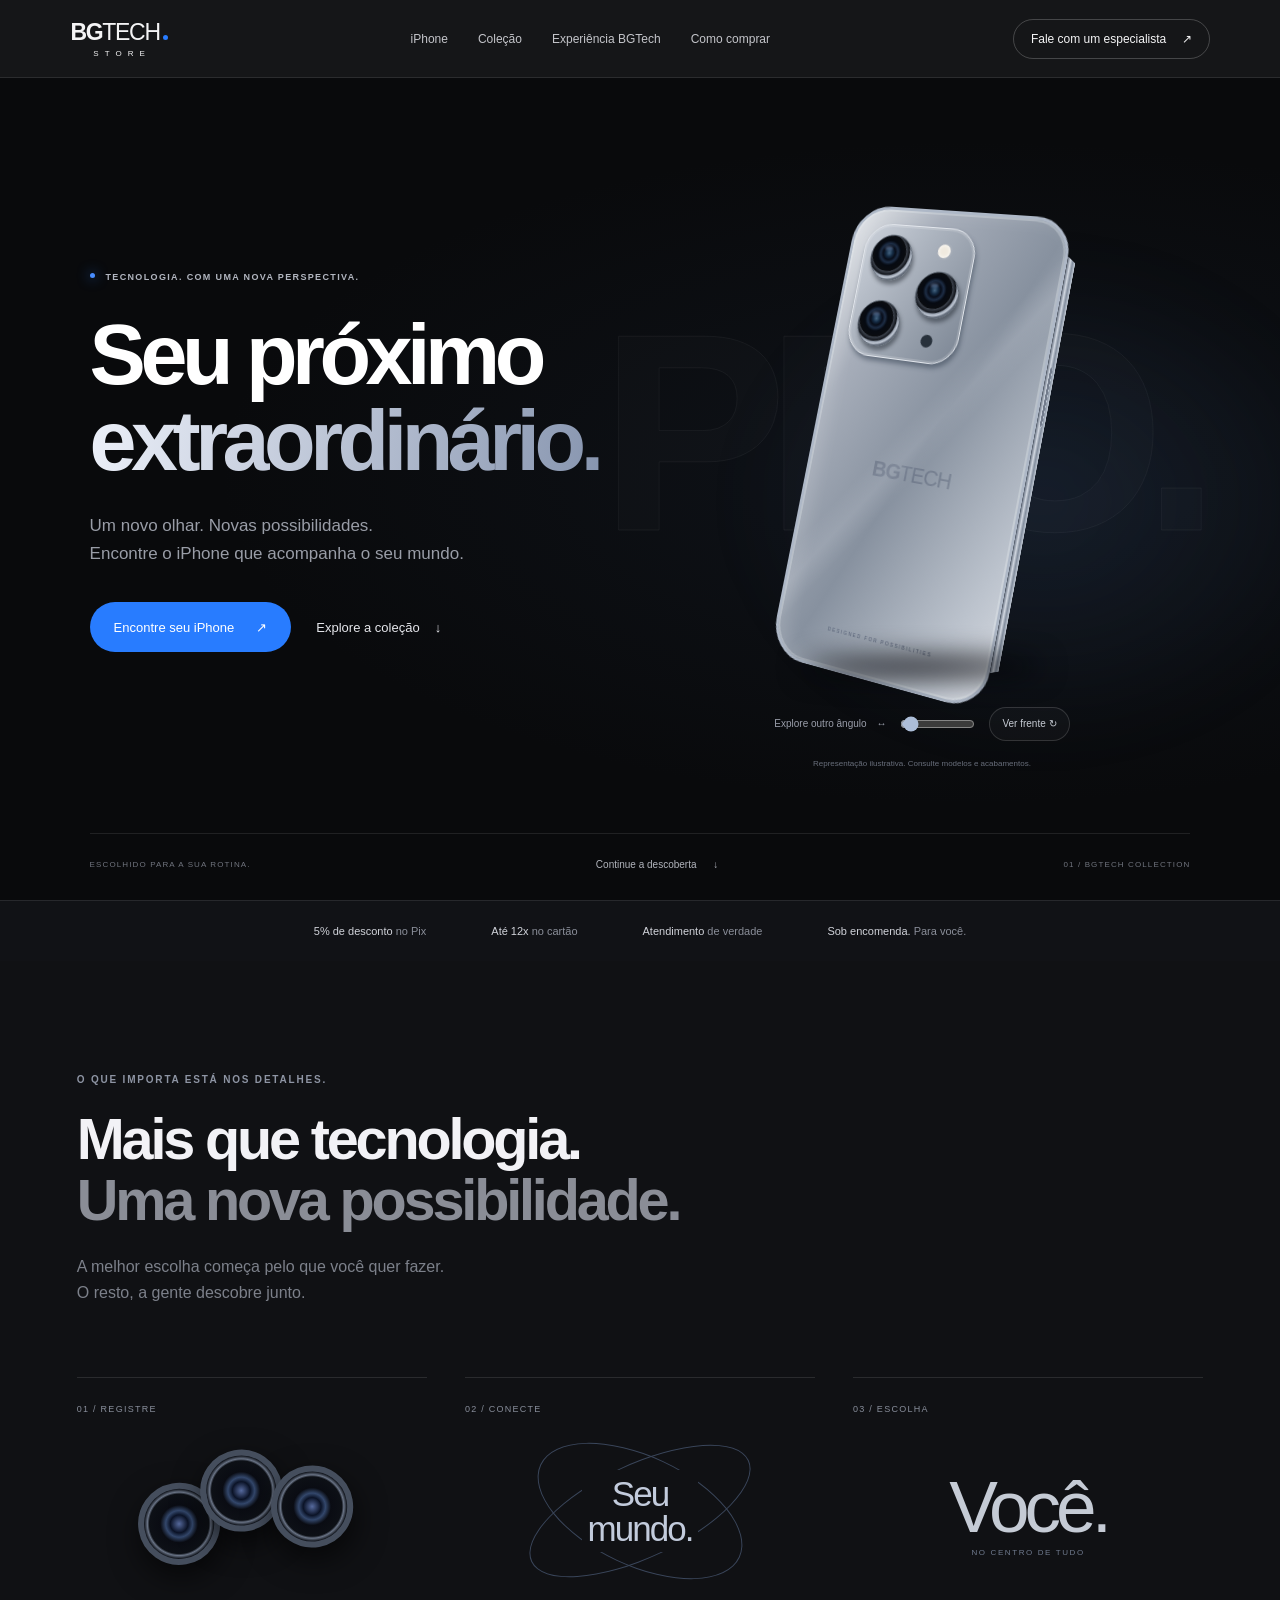
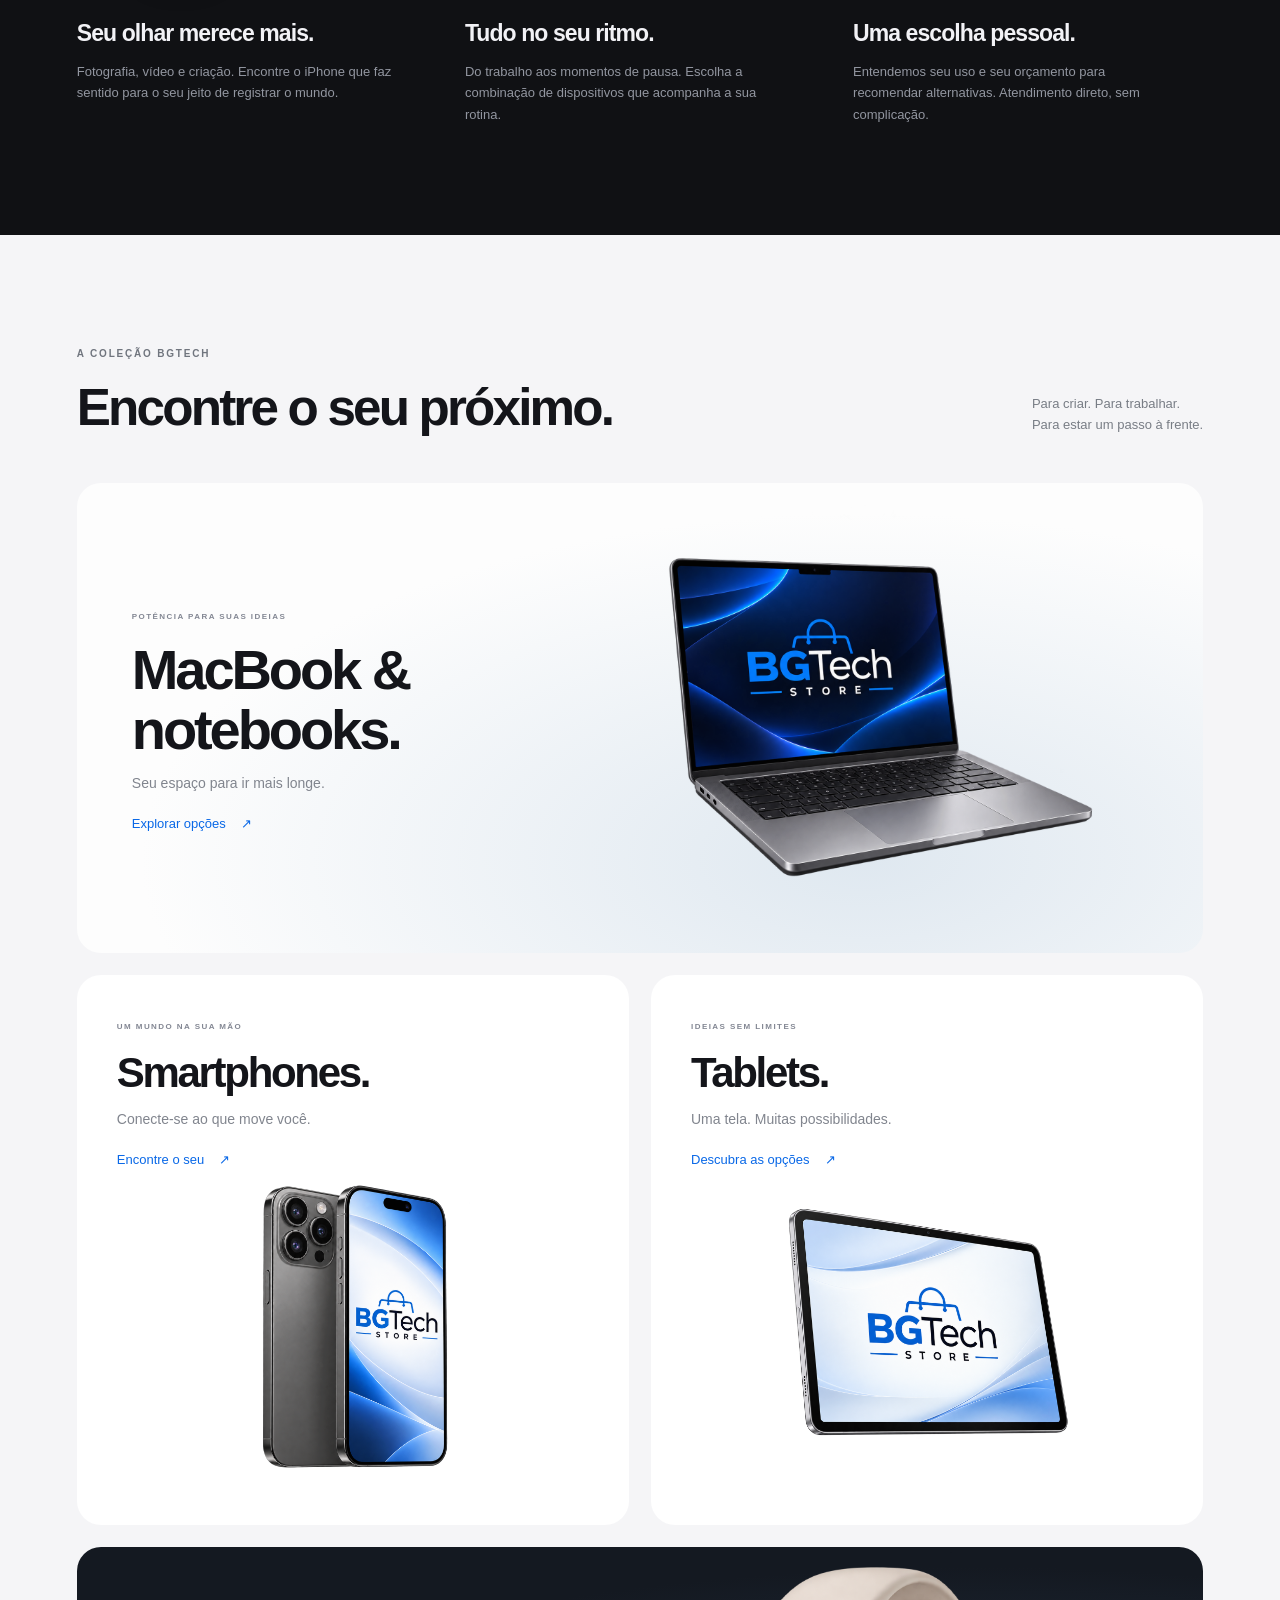
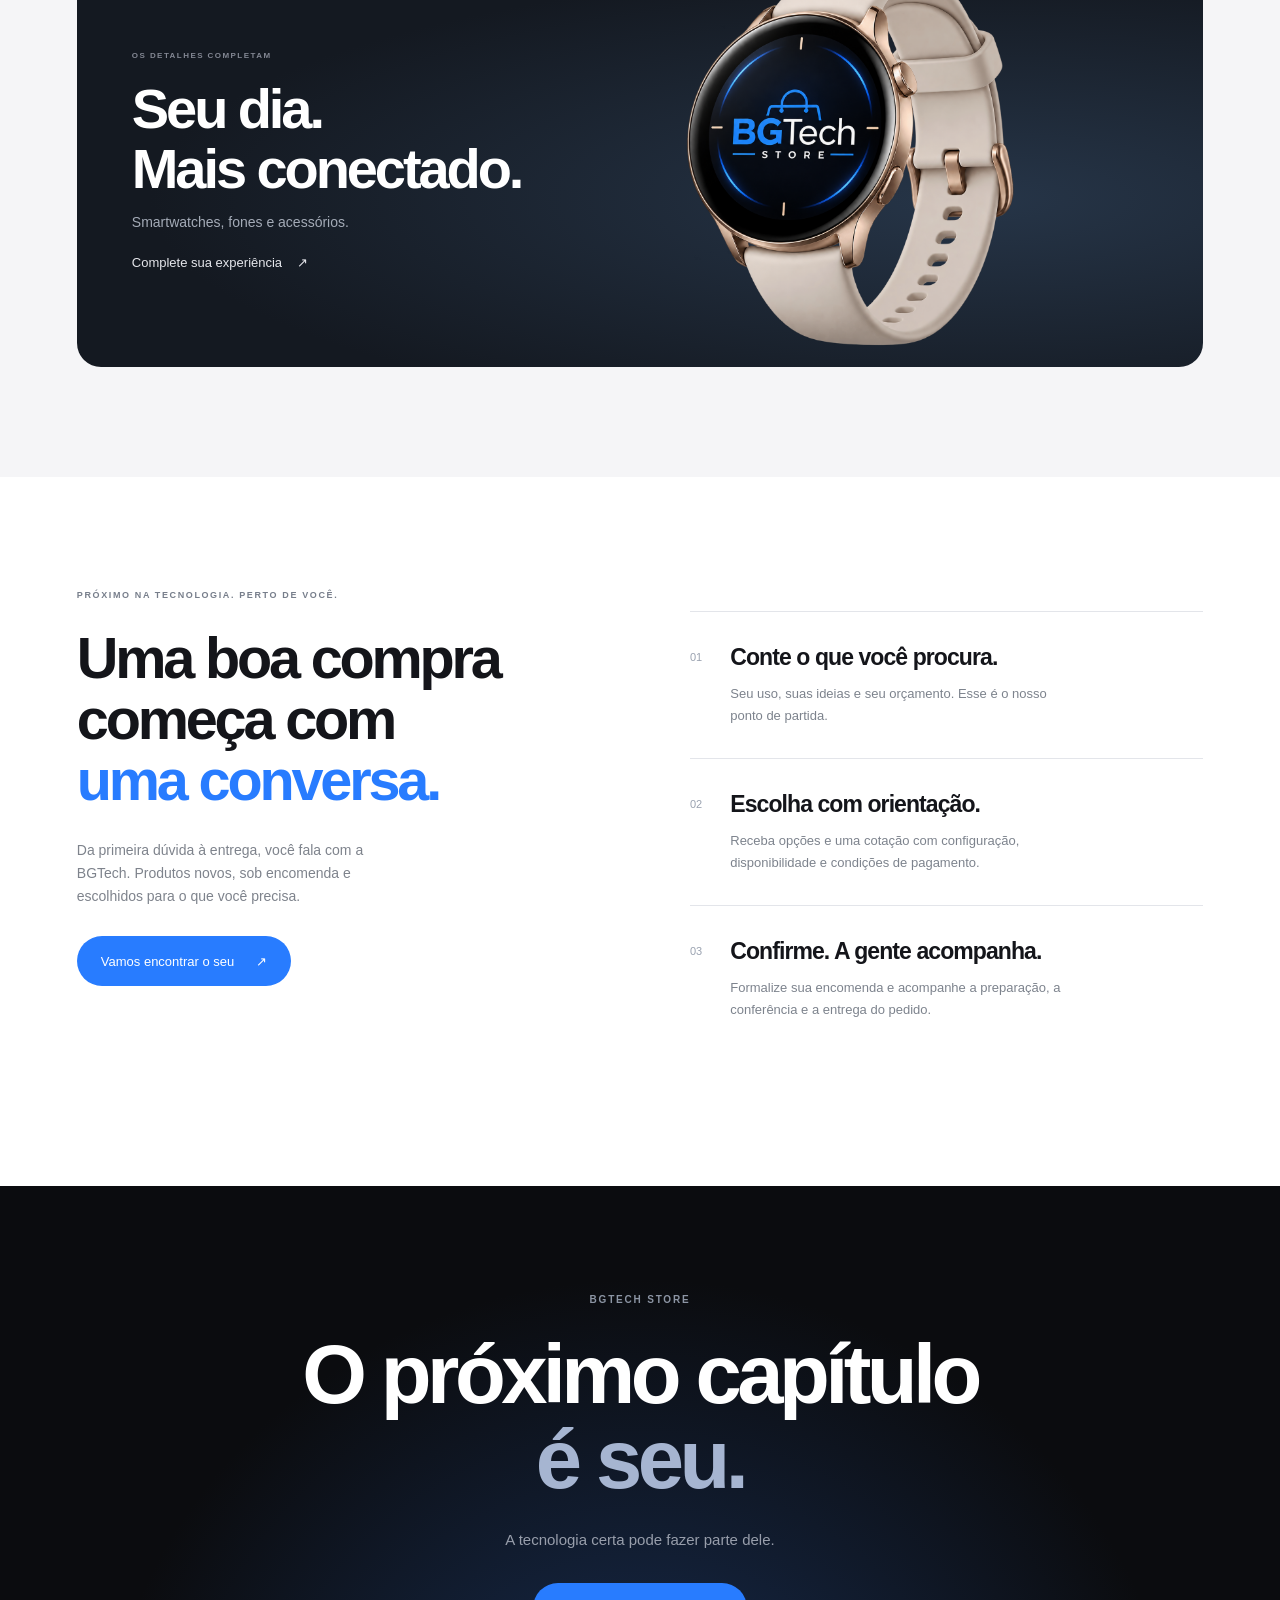
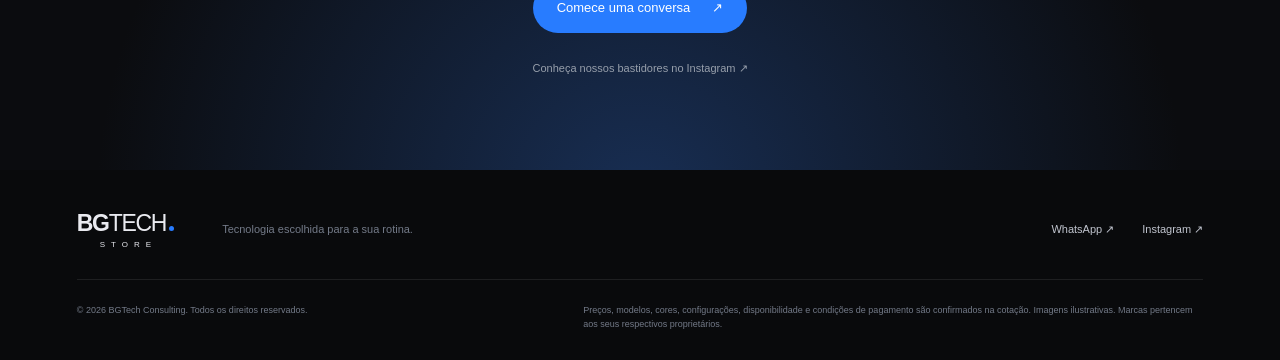
==== commit a66dede7: "Redesign BGTech storefront with cinematic hero and interactive CSS 3D device" ====
--- a/index.html
+++ b/index.html
@@ -1,51 +1,67 @@
 <!doctype html>
 <html lang="pt-BR">
 <head>
-<meta charset="utf-8"><meta name="viewport" content="width=device-width,initial-scale=1">
-<title>BGTech Store | Sua próxima tecnologia começa com uma boa escolha</title>
-<meta name="description" content="Conheça a BGTech Store. iPhones, iPads, MacBooks, Xiaomi e acessórios sob encomenda, com orientação pessoal, cotação clara, 5% no Pix e até 12x no cartão.">
-<meta name="theme-color" content="#f7f8fa"><meta property="og:type" content="website"><meta property="og:locale" content="pt_BR"><meta property="og:title" content="BGTech Store | Escolha bem. Vá além."><meta property="og:description" content="Tecnologia sob encomenda. Atendimento próximo. Cada detalhe combinado com você."><meta property="og:image" content="https://bgtech-store.vercel.app/assets/og-bgtech.png"><link rel="canonical" href="https://bgtech-store.vercel.app/">
-<link rel="icon" href="assets/favicon-32.png" type="image/png"><link rel="apple-touch-icon" href="assets/apple-touch-icon.png"><link rel="stylesheet" href="styles.css"><script defer src="script.js"></script>
-<script type="application/ld+json">{"@context":"https://schema.org","@type":"Store","name":"BGTech Store","description":"Tecnologia sob encomenda com atendimento consultivo.","telephone":"+55 11 92019-3443","sameAs":["https://www.instagram.com/bgtechstore/"],"url":"https://bgtech-store.vercel.app/"}</script>
+  <meta charset="utf-8">
+  <meta name="viewport" content="width=device-width, initial-scale=1">
+  <meta name="description" content="Seu próximo iPhone, MacBook, tablet ou acessório começa com uma boa escolha. Conheça a BGTech Store: tecnologia sob encomenda e atendimento pelo WhatsApp.">
+  <meta name="theme-color" content="#090a0c">
+  <meta property="og:type" content="website">
+  <meta property="og:locale" content="pt_BR">
+  <meta property="og:title" content="BGTech Store | Seu próximo extraordinário.">
+  <meta property="og:description" content="Tecnologia que inspira. Uma escolha que faz sentido para você.">
+  <meta property="og:image" content="https://bgtech-store.vercel.app/assets/og-bgtech.png">
+  <link rel="canonical" href="https://bgtech-store.vercel.app/">
+  <script type="application/ld+json">{"@context":"https://schema.org","@type":"Store","name":"BGTech Store","description":"Tecnologia sob encomenda com atendimento consultivo.","telephone":"+55 11 92019-3443","sameAs":["https://www.instagram.com/bgtechstore/"],"url":"https://bgtech-store.vercel.app/"}</script>
+  <link rel="icon" href="assets/favicon-32.png">
+  <link rel="apple-touch-icon" href="assets/apple-touch-icon.png">
+  <link rel="stylesheet" href="styles.css">
+  <title>BGTech Store | Seu próximo extraordinário.</title>
+  <script src="script.js" defer></script>
 </head>
 <body>
-<a class="skip" href="#conteudo">Pular para o conteúdo</a>
-<div class="announcement">Tecnologia sob encomenda. <span>Escolhida com você.</span></div>
-<header class="header">
-<a href="#inicio" class="brand" aria-label="BGTech Store — início"><img src="assets/logo-bgtech-web.png" alt="BGTech Store" width="136" height="64"></a>
-<nav class="nav-desktop" aria-label="Principal"><a href="#colecao">Produtos</a><a href="#android">Android</a><a href="#sobre">A BGTech</a><a href="#encomenda">Como funciona</a><a href="#duvidas">Dúvidas</a></nav>
-<a class="nav-contact" href="https://wa.me/5511920193443?text=Ol%C3%A1!%20Quero%20conhecer%20a%20BGTech%20Store." target="_blank" rel="noopener noreferrer">Vamos conversar <span aria-hidden="true">↗</span></a>
-<button class="menu-toggle" aria-label="Abrir menu" aria-controls="mobile-nav" aria-expanded="false"><span></span><span></span></button>
-<nav id="mobile-nav" class="mobile-nav" hidden aria-label="Navegação móvel"><a href="#colecao">Produtos</a><a href="#android">Android</a><a href="#sobre">A BGTech</a><a href="#encomenda">Como funciona</a><a href="#duvidas">Dúvidas</a></nav>
-</header>
-<main id="conteudo">
-<section class="hero wrap" id="inicio" aria-labelledby="hero-title">
-<div class="hero-copy"><p class="eyebrow"><span class="blue-dot"></span> TECNOLOGIA. COM PROXIMIDADE.</p><h1 id="hero-title">Escolha bem.<br><span>Vá além.</span></h1><p class="lead">O próximo passo da sua rotina merece uma boa escolha. Encontre seu novo dispositivo com a orientação da BGTech Store.</p><div class="actions"><a class="button primary" href="#colecao">Explore os produtos <span aria-hidden="true">↗</span></a><a class="text-link" href="#encomenda">Entenda a encomenda <span aria-hidden="true">↓</span></a></div><div class="hero-note"><span class="note-mark" aria-hidden="true">✓</span><p>Atendimento pessoal.<br><strong>Da primeira dúvida à sua escolha.</strong></p></div></div>
-<div class="hero-visual"><span class="visual-label">DESIGN QUE INSPIRA. POSSIBILIDADES QUE CONECTAM.</span><span class="hero-outline" aria-hidden="true">além.</span><img class="hero-device" src="assets/products/macbook-air.png" alt="Dois MacBooks Air azul-céu em uma composição que destaca o design fino" width="980" height="469" fetchpriority="high"><div class="visual-caption"><span>Seu próximo capítulo.</span><span class="caption-index">BG / 01</span></div></div>
-</section>
-<div class="benefits wrap"><div><strong>5% no Pix</strong><span>desconto no pagamento à vista</span></div><div><strong>Até 12x</strong><span>parcelamento no cartão</span></div><div><strong>Sob encomenda</strong><span>disponibilidade confirmada na cotação</span></div><a href="#encomenda" aria-label="Conheça as etapas da encomenda">Do seu jeito <span aria-hidden="true">↗</span></a></div>
-<section class="collection section wrap" id="colecao" aria-labelledby="collection-title"><div class="section-heading"><div><p class="eyebrow">01 / ENCONTRE SUA PRÓXIMA ESCOLHA</p><h2 id="collection-title">Tecnologia para<br>o seu mundo.</h2></div><p>Para criar, estudar, trabalhar ou simplesmente aproveitar mais. A escolha começa no que faz sentido para você.</p></div>
-<nav class="ecosystem-nav" aria-label="Explore por sistema"><a href="#apple">Explore Apple <span aria-hidden="true">↘</span></a><a href="#android">Explore Android <span aria-hidden="true">↘</span></a></nav>
-<div class="collection-subheading" id="apple"><h3>Universo Apple.</h3><p>iPhone, MacBook, iPad e Apple Watch.</p></div>
-<div class="product-grid">
-<article class="product-card phone-card reveal"><div class="product-top"><span>CONEXÃO EM CADA DETALHE</span><span>01</span></div><div class="product-image phone-image"><img src="assets/products/iphone-detail.jpg" alt="Detalhe do sistema de câmeras de um iPhone Pro" loading="lazy" width="372" height="744"></div><div class="product-bottom"><div><h3>iPhone</h3><p>Seu dia, sob uma nova perspectiva.</p></div><a class="round-link" data-wa="Olá, BGTech Store! Quero uma cotação de iPhone. Podemos conversar sobre modelos, cores e armazenamento?" href="https://wa.me/5511920193443" aria-label="Consultar iPhones no WhatsApp">↗</a></div></article>
-<article class="product-card mac-card reveal"><div class="product-top"><span>ESPAÇO PARA SUAS IDEIAS</span><span>02</span></div><div class="product-image"><img src="assets/products/macbook-air.png" alt="MacBooks Air azul-céu" loading="lazy" width="980" height="469"></div><div class="product-bottom"><div><h3>MacBook</h3><p>Leve seus projetos mais longe.</p></div><a class="round-link" data-wa="Olá, BGTech Store! Quero consultar MacBooks e encontrar a configuração ideal para o meu uso." href="https://wa.me/5511920193443" aria-label="Consultar MacBooks no WhatsApp">↗</a></div></article>
-<article class="product-card ipad-card reveal"><div class="product-top"><span>UMA ROTINA MAIS LEVE</span><span>03</span></div><div class="product-image"><img src="assets/products/ipad-air.png" alt="iPad Air visto de frente e de costas" loading="lazy" width="372" height="443"></div><div class="product-bottom"><div><h3>iPad</h3><p>Do primeiro rascunho à grande ideia.</p></div><a class="round-link" data-wa="Olá, BGTech Store! Quero consultar iPads e entender qual modelo combina com minha rotina." href="https://wa.me/5511920193443" aria-label="Consultar iPads no WhatsApp">↗</a></div></article>
-<article class="product-card watch-card reveal"><div class="product-top"><span>ACOMPANHE SEU RITMO</span><span>04</span></div><div class="product-image"><img src="assets/products/apple-watch.png" alt="Apple Watch SE com pulseira de tecido" loading="lazy" width="372" height="396"></div><div class="product-bottom"><div><h3>Apple Watch</h3><p>Mais conectado ao que importa.</p></div><a class="round-link" data-wa="Olá, BGTech Store! Quero consultar modelos de Apple Watch e compatibilidade com meu iPhone." href="https://wa.me/5511920193443" aria-label="Consultar Apple Watch no WhatsApp">↗</a></div></article>
-</div><section class="android-section" id="android" aria-labelledby="android-title">
-<div class="android-heading"><div><p class="eyebrow">UNIVERSO ANDROID / MAIS POSSIBILIDADES</p><h2 id="android-title">Seu estilo.<br>Seu Android.</h2></div><p>Xiaomi, Redmi e POCO: diferentes caminhos para encontrar o aparelho que combina com sua rotina e seu investimento.</p></div>
-<div class="android-showcase reveal"><div class="android-copy"><span class="android-label">ANDROID NA BGTECH STORE</span><h3>Mais liberdade<br>para escolher.</h3><p>Conte o que você prioriza: fotos, jogos, trabalho ou uso diário. A gente ajuda a comparar modelos e configurações.</p><a class="button primary" data-wa="Olá, BGTech Store! Quero conhecer as opções Android de Xiaomi, Redmi e POCO. Podemos comparar modelos para meu uso e orçamento?" href="https://wa.me/5511920193443">Encontre seu Android <span aria-hidden="true">↗</span></a></div><figure class="android-visual"><img src="assets/products/poco-x8-pro.jpg" alt="POCO X8 Pro em imagem oficial de apresentação do fabricante" loading="lazy" width="2560" height="1600"><figcaption>POCO X8 Pro · Imagem de referência</figcaption></figure></div>
-<div class="android-brands"><article><span class="android-brand-name">Xiaomi</span><h3>Descubra suas possibilidades.</h3><p>Compare as opções da linha Xiaomi e encontre a configuração para sua próxima escolha.</p><a class="text-link" data-wa="Olá, BGTech Store! Quero consultar smartphones Xiaomi. Quais modelos e configurações estão disponíveis sob encomenda?" href="https://wa.me/5511920193443">Consultar Xiaomi <span aria-hidden="true">↗</span></a></article><article><span class="android-brand-name">Redmi</span><h3>O que importa no seu dia.</h3><p>Conte suas prioridades e seu orçamento para conhecer as alternativas da linha Redmi.</p><a class="text-link" data-wa="Olá, BGTech Store! Quero consultar smartphones Redmi para minha rotina. Podemos comparar opções dentro do meu orçamento?" href="https://wa.me/5511920193443">Consultar Redmi <span aria-hidden="true">↗</span></a></article><article><span class="android-brand-name">POCO</span><h3>Encontre o seu ritmo.</h3><p>Quer jogar, criar ou fazer várias tarefas? Converse com a gente sobre as opções POCO.</p><a class="text-link" data-wa="Olá, BGTech Store! Quero consultar smartphones POCO e comparar modelos para meu uso. Quais são as opções e condições de encomenda?" href="https://wa.me/5511920193443">Consultar POCO <span aria-hidden="true">↗</span></a></article></div>
-</section>
-<div class="other-products"><p><strong>Complete sua experiência.</strong><br>Consulte também notebooks, tablets Android e acessórios para sua rotina.</p><a class="text-link" data-wa="Olá, BGTech Store! Quero consultar notebooks, tablets Android ou acessórios." href="https://wa.me/5511920193443">Consultar outras opções <span aria-hidden="true">↗</span></a></div><p class="fine-print">Imagens de referência dos fabricantes. Modelos, cores e configurações disponíveis são confirmados no atendimento.</p></section>
-<section class="manifesto" aria-labelledby="manifesto-title"><div class="manifesto-sticky"><div class="wrap manifesto-inner"><p class="eyebrow">BOA TECNOLOGIA. MELHORES ESCOLHAS.</p><h2 id="manifesto-title">Não é só sobre<br>o próximo aparelho.<br><span>É sobre você.</span></h2><div class="manifesto-bottom"><p>Sua rotina. Seus planos. Seu investimento.<br>É por aí que nossa conversa começa.</p><a class="button light" href="#seu-perfil">Encontre seu caminho <span aria-hidden="true">↗</span></a></div><div class="motion-line" aria-hidden="true"><span></span></div></div><span class="orb orb-one" aria-hidden="true"></span><span class="orb orb-two" aria-hidden="true"></span></div></section>
-<section class="section wrap about" id="sobre" aria-labelledby="about-title"><div class="about-intro"><p class="eyebrow">02 / CONHEÇA A BGTECH STORE</p><h2 id="about-title">Tecnologia com<br>alguém do outro lado.</h2><p class="lead">Uma boa compra começa com uma conversa de verdade.</p><p>A BGTech Store é uma loja de tecnologia que trabalha sob encomenda e com atendimento consultivo. Nosso ponto de partida é entender o que você precisa, quanto pretende investir e o que espera do seu próximo dispositivo.</p><p>Você conversa diretamente com a loja para comparar opções e consultar as condições da compra. Assim, cada escolha tem contexto — e cada detalhe pode ser esclarecido antes de fechar o pedido.</p><a class="text-link" href="https://www.instagram.com/bgtechstore/" target="_blank" rel="noopener noreferrer">Conheça nosso Instagram <span aria-hidden="true">↗</span></a></div><div class="about-note reveal"><span class="note-title">O JEITO BGTECH DE ATENDER</span><div class="principle"><span>01</span><div><h3>Ouvir antes de indicar.</h3><p>Seu uso e seu orçamento ajudam a encontrar uma opção coerente.</p></div></div><div class="principle"><span>02</span><div><h3>Clareza antes de fechar.</h3><p>Configuração, disponibilidade e condições alinhadas na cotação.</p></div></div><div class="principle"><span>03</span><div><h3>Conversa sem complicação.</h3><p>Um canal direto para tirar dúvidas sobre sua encomenda.</p></div></div><div class="note-signature"><img src="assets/logo-bgtech-web.png" alt="BGTech Store" width="120" height="56"><span>Escolhas com mais sentido.</span></div></div></section>
-<section class="order-section" id="encomenda" aria-labelledby="order-title"><div class="wrap section"><div class="section-heading"><div><p class="eyebrow">03 / SUA ENCOMENDA, PASSO A PASSO</p><h2 id="order-title">Clareza em<br>cada etapa.</h2></div><p>Trabalhamos sob encomenda. Por isso, disponibilidade, prazo e valor são consultados para o produto que você escolher.</p></div><div class="steps"><article class="reveal"><span class="step-number">01</span><h3>A conversa.</h3><p>Conte o que procura, seu uso e a faixa de investimento. Se estiver em dúvida, começamos por aí.</p><span class="step-tag">ENTENDEMOS VOCÊ</span></article><article class="reveal"><span class="step-number">02</span><h3>A proposta.</h3><p>Consulte modelo, armazenamento, cor, valor total, pagamento e previsão de entrega.</p><span class="step-tag">ALINHAMOS OS DETALHES</span></article><article class="reveal"><span class="step-number">03</span><h3>A confirmação.</h3><p>Revise as condições com a loja e esclareça suas dúvidas antes de confirmar a encomenda.</p><span class="step-tag">VOCÊ DECIDE</span></article><article class="reveal"><span class="step-number">04</span><h3>O acompanhamento.</h3><p>Combine a forma de entrega e converse com a BGTech pelo WhatsApp para acompanhar seu pedido.</p><span class="step-tag">MANTEMOS O CONTATO</span></article></div><div class="order-check"><div><span class="check-icon" aria-hidden="true">✓</span><h3>Antes de confirmar, tenha tudo claro.</h3></div><p>Modelo e condição do produto · Valor e frete · Prazo estimado · Forma de pagamento · Documentação e garantia aplicáveis</p><a class="text-link" data-wa="Olá, BGTech Store! Quero uma cotação com modelo, condição do produto, valor total, frete, prazo, pagamento, documentação e garantia." href="https://wa.me/5511920193443">Solicitar uma cotação completa <span aria-hidden="true">↗</span></a></div></div></section>
-<section class="section wrap chooser" id="seu-perfil" aria-labelledby="chooser-title"><div><p class="eyebrow">04 / UMA ESCOLHA MAIS PESSOAL</p><h2 id="chooser-title">O que move<br>sua próxima escolha?</h2><p>Selecione seu objetivo e comece uma conversa com a BGTech.</p></div><form id="recommendation" class="recommendation"><fieldset><legend>Quero um dispositivo para…</legend><div class="choice-grid"><label><input type="radio" name="purpose" value="estudar" checked><span><b>01</b> Estudar <i aria-hidden="true">↗</i></span></label><label><input type="radio" name="purpose" value="trabalhar"><span><b>02</b> Trabalhar <i aria-hidden="true">↗</i></span></label><label><input type="radio" name="purpose" value="criar conteúdo"><span><b>03</b> Criar conteúdo <i aria-hidden="true">↗</i></span></label><label><input type="radio" name="purpose" value="usar no dia a dia"><span><b>04</b> Meu dia a dia <i aria-hidden="true">↗</i></span></label></div></fieldset><label class="budget-label" for="budget">Quanto você pretende investir? <span>(opcional)</span></label><select id="budget" name="budget"><option value="">Ainda quero entender as opções</option>Até R$ 2.000</option><option>De R$ 2.000 a R$ 4.000</option><option>De R$ 4.000 a R$ 6.000</option><option>Acima de R$ 6.000</option></select><button class="button primary" type="submit">Pedir orientação no WhatsApp <span aria-hidden="true">↗</span></button><p class="fine-print">Sua seleção prepara a mensagem. Você revisa e envia no WhatsApp.</p><p id="form-feedback" role="status"></p></form></section>
-<section class="section wrap faq" id="duvidas" aria-labelledby="faq-title"><div><p class="eyebrow">05 / PARA COMPRAR BEM INFORMADO</p><h2 id="faq-title">Boas perguntas.<br>Respostas claras.</h2><a class="text-link" data-wa="Olá, BGTech Store! Tenho uma dúvida antes de encomendar." href="https://wa.me/5511920193443">Tem outra dúvida? Fale com a gente ↗</a></div><div class="faq-list"><details><summary>Como funciona a compra sob encomenda?<span aria-hidden="true">+</span></summary><p>A disponibilidade do produto é consultada antes da confirmação. Você recebe a cotação e combina com a loja a configuração, o pagamento e a previsão de entrega. Não há compra automática pelo site.</p></details><details><summary>Qual é o prazo de entrega?<span aria-hidden="true">+</span></summary><p>O prazo varia conforme o produto, a disponibilidade e o destino. A previsão e as opções de entrega devem ser confirmadas na sua cotação antes de fechar o pedido.</p></details><details><summary>Quais são as formas de pagamento?<span aria-hidden="true">+</span></summary><p>A BGTech Store oferece 5% de desconto no Pix e parcelamento em até 12x no cartão. Confirme o valor total e o valor das parcelas na cotação do produto escolhido.</p></details><details><summary>Como confirmo a garantia e a documentação?<span aria-hidden="true">+</span></summary><p>Peça à BGTech as informações de documentação, condição do produto, cobertura, prazo e procedimento de garantia para o modelo cotado. Esclareça esses pontos antes de confirmar sua encomenda.</p></details><details><summary>Não sei qual aparelho escolher. Vocês ajudam?<span aria-hidden="true">+</span></summary><p>Sim. Conte para que pretende usar o aparelho, quais aplicativos fazem parte da sua rotina e quanto deseja investir. Essa conversa orienta a indicação de modelos e configurações.</p></details><details><summary>Onde posso conhecer melhor a loja?<span aria-hidden="true">+</span></summary><p>Visite o <a href="https://www.instagram.com/bgtechstore/" target="_blank" rel="noopener noreferrer">Instagram @bgtechstore</a> para conhecer nossas publicações e entre em contato pelo WhatsApp (11) 92019-3443.</p></details></div></section>
-<section class="closing wrap"><p class="eyebrow">SEU PRÓXIMO PASSO COMEÇA AQUI</p><h2>Vamos encontrar<br><span>a sua próxima tecnologia?</span></h2><p>Uma boa conversa pode ser o começo de uma excelente escolha.</p><a class="button light" data-wa="Olá, BGTech Store! Quero encontrar minha próxima tecnologia. Podemos conversar?" href="https://wa.me/5511920193443">Converse com a BGTech <span aria-hidden="true">↗</span></a><span class="closing-mark" aria-hidden="true">BG</span></section>
-</main>
-<footer class="wrap"><div class="footer-main"><div><img src="assets/logo-bgtech-web.png" alt="BGTech Store" width="140" height="65"><p>Tecnologia sob encomenda.<br>Escolhida com você.</p></div><div><span>EXPLORE</span><a href="#colecao">Produtos</a><a href="#android">Android</a><a href="#sobre">A BGTech Store</a><a href="#encomenda">Como encomendar</a></div><div><span>CONVERSE</span><a href="https://wa.me/5511920193443" target="_blank" rel="noopener noreferrer">(11) 92019-3443 ↗</a><a href="https://www.instagram.com/bgtechstore/" target="_blank" rel="noopener noreferrer">@bgtechstore ↗</a><a href="#duvidas">Perguntas frequentes</a></div></div><div class="footer-bottom"><span>© <span id="year">2026</span> BGTech Store.</span><p>Preços, modelos e disponibilidade sob consulta. Imagens de referência. Marcas pertencem aos seus respectivos proprietários.</p><a href="#inicio" aria-label="Voltar ao início">↑</a></div></footer>
-<a class="whatsapp-fab" href="https://wa.me/5511920193443?text=Ol%C3%A1%2C%20BGTech%20Store!%20Quero%20fazer%20uma%20cota%C3%A7%C3%A3o." target="_blank" rel="noopener noreferrer" aria-label="Conversar com a BGTech Store no WhatsApp"><svg viewBox="0 0 24 24" fill="none" aria-hidden="true"><path d="M20 11.6a8 8 0 0 1-11.8 7L4 20l1.3-4.2A8 8 0 1 1 20 11.6Z" stroke="currentColor" stroke-width="1.7"/><path d="M9 7.5c-.6 0-1 1-1 1.5 0 2.8 3.2 6 6 6 .5 0 1.5-.4 1.5-1l-2-1.2-.8.7a7 7 0 0 1-2.5-2.5l.7-.8L9.7 7.5H9Z" fill="currentColor"/></svg><span>Fale com a gente</span></a>
-<noscript><p class="noscript">Você pode consultar produtos diretamente pelo WhatsApp: <a href="https://wa.me/5511920193443">(11) 92019-3443</a>.</p></noscript>
-</body></html>
+  <a class="skip-link" href="#conteudo">Pular para o conteúdo</a>
+  <header class="site-header">
+    <a href="#inicio" class="brand" aria-label="BGTech Store — início"><span class="brand-mark" aria-hidden="true">BG<span>TECH</span><i></i></span><span class="brand-store">STORE</span></a>
+    <nav class="desktop-nav" aria-label="Navegação principal"><a href="#iphone">iPhone</a><a href="#colecao">Coleção</a><a href="#experiencia">Experiência BGTech</a><a href="#como-comprar">Como comprar</a></nav>
+    <a class="nav-cta" data-wa="Olá BGTech! Quero uma recomendação de produto." href="https://wa.me/5511920193443">Fale com um especialista <span aria-hidden="true">↗</span></a>
+    <button class="menu-btn" aria-expanded="false" aria-controls="mobile-menu" aria-label="Abrir menu"><span></span><span></span></button>
+  </header>
+  <nav id="mobile-menu" class="mobile-menu" hidden aria-label="Navegação móvel"><a href="#iphone">iPhone</a><a href="#colecao">Coleção</a><a href="#experiencia">Experiência BGTech</a><a href="#como-comprar">Como comprar</a><a href="https://wa.me/5511920193443" data-wa="Olá BGTech! Quero uma recomendação de produto.">Fale com um especialista ↗</a></nav>
+  <main id="conteudo">
+    <section class="hero" id="inicio" aria-labelledby="hero-title">
+      <div class="hero-copy"><p class="eyebrow"><span class="blue-dot"></span> TECNOLOGIA. COM UMA NOVA PERSPECTIVA.</p><h1 id="hero-title">Seu próximo<br><span>extraordinário.</span></h1><p class="hero-description">Um novo olhar. Novas possibilidades.<br>Encontre o iPhone que acompanha o seu mundo.</p><div class="actions"><a class="button primary" href="https://wa.me/5511920193443" data-wa="Olá BGTech! Quero consultar modelos de iPhone.">Encontre seu iPhone <span aria-hidden="true">↗</span></a><a class="text-link light" href="#colecao">Explore a coleção <span aria-hidden="true">↓</span></a></div></div>
+      <div class="hero-art" id="iphone">
+        <div class="light-beam" aria-hidden="true"></div><span class="art-word" aria-hidden="true">PRO.</span>
+        <div class="device-view" role="img" aria-label="Representação ilustrativa de smartphone em três dimensões, com câmeras e acabamento metálico">
+          <div class="phone-assembly" aria-hidden="true">
+            <div class="phone-back"><div class="camera-island"><i class="lens lens-one"></i><i class="lens lens-two"></i><i class="lens lens-three"></i><i class="flash"></i><i class="sensor"></i></div><span class="back-monogram">BG<span>TECH</span></span><span class="back-detail">DESIGNED FOR POSSIBILITIES</span></div>
+            <div class="phone-front"><div class="screen-art"><i></i><i></i><i></i></div><div class="dynamic-island"></div><div class="screen-copy"><span>Imagine.</span><strong>Além.</strong></div><div class="screen-bar"></div></div>
+            <div class="phone-side side-left"><i></i><i></i></div><div class="phone-side side-right"><i></i></div><div class="phone-edge edge-top"></div><div class="phone-edge edge-bottom"><i></i></div>
+          </div>
+        </div>
+        <span class="device-shadow" aria-hidden="true"></span>
+        <div class="device-controls"><label for="rotation">Explore outro ângulo <span aria-hidden="true">↔</span></label><input id="rotation" type="range" min="-35" max="215" value="-24" aria-label="Girar o aparelho em 3D"><button id="rotate-device" type="button">Ver frente <span aria-hidden="true">↻</span></button></div>
+        <p class="art-note">Representação ilustrativa. Consulte modelos e acabamentos.</p>
+      </div>
+      <div class="hero-bottom"><span>ESCOLHIDO PARA A SUA ROTINA.</span><a href="#experiencia">Continue a descoberta <span aria-hidden="true">↓</span></a><span>01 / BGTECH COLLECTION</span></div>
+    </section>
+    <div class="benefit-strip" aria-label="Condições da loja"><span><b>5% de desconto</b> no Pix</span><span><b>Até 12x</b> no cartão</span><span><b>Atendimento</b> de verdade</span><span><b>Sob encomenda.</b> Para você.</span></div>
+    <section class="experience section" id="experiencia" aria-labelledby="experience-title">
+      <div class="section-heading reveal"><p class="eyebrow">O QUE IMPORTA ESTÁ NOS DETALHES.</p><h2 id="experience-title">Mais que tecnologia.<br><span>Uma nova possibilidade.</span></h2><p>A melhor escolha começa pelo que você quer fazer.<br>O resto, a gente descobre junto.</p></div>
+      <div class="feature-grid"><article class="feature reveal"><span class="feature-index">01 / REGISTRE</span><div class="feature-visual camera-visual" aria-hidden="true"><i></i><i></i><i></i></div><h3>Seu olhar merece mais.</h3><p>Fotografia, vídeo e criação. Encontre o iPhone que faz sentido para o seu jeito de registrar o mundo.</p></article><article class="feature reveal"><span class="feature-index">02 / CONECTE</span><div class="feature-visual orbit-visual" aria-hidden="true"><i></i><i></i><span>Seu<br>mundo.</span></div><h3>Tudo no seu ritmo.</h3><p>Do trabalho aos momentos de pausa. Escolha a combinação de dispositivos que acompanha a sua rotina.</p></article><article class="feature reveal"><span class="feature-index">03 / ESCOLHA</span><div class="feature-visual choice-visual" aria-hidden="true"><span>Você.</span><i>NO CENTRO DE TUDO</i></div><h3>Uma escolha pessoal.</h3><p>Entendemos seu uso e seu orçamento para recomendar alternativas. Atendimento direto, sem complicação.</p></article></div>
+    </section>
+    <section class="collection section" id="colecao" aria-labelledby="collection-title">
+      <div class="collection-heading reveal"><div><p class="eyebrow">A COLEÇÃO BGTECH</p><h2 id="collection-title">Encontre o seu próximo.</h2></div><p>Para criar. Para trabalhar.<br>Para estar um passo à frente.</p></div>
+      <div class="collection-grid">
+        <article class="product-card product-wide reveal"><div class="product-copy"><span class="eyebrow">POTÊNCIA PARA SUAS IDEIAS</span><h3>MacBook &<br>notebooks.</h3><p>Seu espaço para ir mais longe.</p><a class="text-link" href="https://wa.me/5511920193443" data-wa="Olá BGTech! Quero consultar MacBooks e notebooks.">Explorar opções <span aria-hidden="true">↗</span></a></div><img src="assets/macbook-fallback.png" alt="Notebook com a identidade BGTech na tela" loading="lazy" width="1024" height="1024"></article>
+        <article class="product-card reveal"><div class="product-copy"><span class="eyebrow">UM MUNDO NA SUA MÃO</span><h3>Smartphones.</h3><p>Conecte-se ao que move você.</p><a class="text-link" href="https://wa.me/5511920193443" data-wa="Olá BGTech! Quero consultar iPhone e outros smartphones.">Encontre o seu <span aria-hidden="true">↗</span></a></div><img src="assets/smartphone-fallback.png" alt="Smartphones vistos de frente e de trás" loading="lazy" width="1024" height="1024"></article>
+        <article class="product-card reveal"><div class="product-copy"><span class="eyebrow">IDEIAS SEM LIMITES</span><h3>Tablets.</h3><p>Uma tela. Muitas possibilidades.</p><a class="text-link" href="https://wa.me/5511920193443" data-wa="Olá BGTech! Quero consultar tablets.">Descubra as opções <span aria-hidden="true">↗</span></a></div><img src="assets/tablet-clean-v41.png" alt="Tablet com a identidade BGTech na tela" loading="lazy" width="1024" height="1024"></article>
+        <article class="product-card product-wide accessories reveal"><div class="product-copy"><span class="eyebrow">OS DETALHES COMPLETAM</span><h3>Seu dia.<br>Mais conectado.</h3><p>Smartwatches, fones e acessórios.</p><a class="text-link light" href="https://wa.me/5511920193443" data-wa="Olá BGTech! Quero consultar smartwatches e acessórios.">Complete sua experiência <span aria-hidden="true">↗</span></a></div><img src="assets/smartwatch-bgtech-v42.png" alt="Smartwatch da seleção de produtos BGTech" loading="lazy" width="1024" height="1024"></article>
+      </div>
+    </section>
+    <section class="consultation section" id="como-comprar" aria-labelledby="consultation-title"><div class="consultation-intro reveal"><p class="eyebrow">PRÓXIMO NA TECNOLOGIA. PERTO DE VOCÊ.</p><h2 id="consultation-title">Uma boa compra<br>começa com<br><span>uma conversa.</span></h2><p>Da primeira dúvida à entrega, você fala com a BGTech. Produtos novos, sob encomenda e escolhidos para o que você precisa.</p><a class="button primary" href="https://wa.me/5511920193443" data-wa="Olá BGTech! Quero ajuda para escolher meu próximo dispositivo.">Vamos encontrar o seu <span aria-hidden="true">↗</span></a></div><ol class="steps"><li class="reveal"><span>01</span><div><h3>Conte o que você procura.</h3><p>Seu uso, suas ideias e seu orçamento. Esse é o nosso ponto de partida.</p></div></li><li class="reveal"><span>02</span><div><h3>Escolha com orientação.</h3><p>Receba opções e uma cotação com configuração, disponibilidade e condições de pagamento.</p></div></li><li class="reveal"><span>03</span><div><h3>Confirme. A gente acompanha.</h3><p>Formalize sua encomenda e acompanhe a preparação, a conferência e a entrega do pedido.</p></div></li></ol></section>
+    <section class="closing"><div class="reveal"><p class="eyebrow">BGTECH STORE</p><h2>O próximo capítulo<br><span>é seu.</span></h2><p>A tecnologia certa pode fazer parte dele.</p><a class="button primary" href="https://wa.me/5511920193443" data-wa="Olá BGTech! Quero fazer uma cotação.">Comece uma conversa <span aria-hidden="true">↗</span></a><a class="instagram-link" href="https://www.instagram.com/bgtechstore/" target="_blank" rel="noopener noreferrer">Conheça nossos bastidores no Instagram ↗</a></div></section>
+  </main>
+  <footer><div class="footer-top"><a class="brand footer-brand" href="#inicio" aria-label="BGTech Store — voltar ao início"><span class="brand-mark">BG<span>TECH</span><i></i></span><span class="brand-store">STORE</span></a><p>Tecnologia escolhida para a sua rotina.</p><a href="https://wa.me/5511920193443">WhatsApp ↗</a><a href="https://www.instagram.com/bgtechstore/" target="_blank" rel="noopener noreferrer">Instagram ↗</a></div><div class="footer-bottom"><p>© <span id="year">2026</span> BGTech Consulting. Todos os direitos reservados.</p><p>Preços, modelos, cores, configurações, disponibilidade e condições de pagamento são confirmados na cotação. Imagens ilustrativas. Marcas pertencem aos seus respectivos proprietários.</p></div></footer>
+</body>
+</html>
--- a/styles.css
+++ b/styles.css
@@ -1,1510 +1,13 @@
-@import url('https://fonts.googleapis.com/css2?family=DM+Sans:wght@400;450;500;550;600;650;700&family=Manrope:wght@400;500;600;650;700;750;800&display=swap');
-:root {
-  --ink:#122139;
-  --muted:#5b6575;
-  --blue:#1763ce;
-  --line:#dce1e8;
-  --paper:#f7f8fa;
-  --navy:#0a1a32;
-  --ease:cubic-bezier(.22,1,.36,1);
-}
-* {
-  box-sizing:border-box;
-}
-html {
-  scroll-behavior:smooth;
-  scroll-padding-top:100px;
-}
-body {
-  margin:0;
-  background:#fff;
-  color:var(--ink);
-  font-family:'DM Sans',Arial,sans-serif;
-  -webkit-font-smoothing:antialiased;
-}
-a {
-  color:inherit;
-  text-decoration:none;
-}
-button,input,select {
-  font:inherit;
-}
-button,a,input,select,summary {
-  -webkit-tap-highlight-color:transparent;
-}
-button,a,summary {
-  touch-action:manipulation;
-}
-button {
-  cursor:pointer;
-}
-img {
-  display:block;
-  max-width:100%;
-  object-fit:contain;
-}
-button:focus-visible,a:focus-visible,summary:focus-visible,select:focus-visible {
-  outline:3px solid #5496ff;
-  outline-offset:5px;
-}
-p {
-  line-height:1.75;
-}
-h1,h2,h3,p {
-  margin-top:0;
-}
-h1,h2,h3 {
-  font-family:'Manrope',Arial,sans-serif;
-}
-h2 {
-  font-size:clamp(34px,4vw,56px);
-  letter-spacing:-2.4px;
-  line-height:1.12;
-  font-weight:650;
-  margin-bottom:24px;
-}
-h3 {
-  font-weight:650;
-  letter-spacing:-.6px;
-}
-a,button {
-  transition:background .25s,color .25s,transform .35s var(--ease);
-}
-.wrap {
-  width:min(1280px,calc(100% - 112px));
-  margin-inline:auto;
-}
-.section {
-  padding-block:112px;
-}
-.eyebrow {
-  font-size:10px;
-  font-weight:700;
-  letter-spacing:2px;
-  line-height:1.6;
-  margin-bottom:26px;
-}
-.skip {
-  position:fixed;
-  top:-80px;
-  left:20px;
-  padding:14px;
-  background:#fff;
-  z-index:100;
-}
-.skip:focus {
-  top:10px;
-}
-.announcement {
-  background:var(--navy);
-  color:#fff;
-  text-align:center;
-  padding:10px 20px;
-  font-size:11px;
-  letter-spacing:.45px;
-}
-.announcement span {
-  color:#acbbcf;
-  margin-left:7px;
-}
-.header {
-  height:88px;
-  display:flex;
-  align-items:center;
-  justify-content:space-between;
-  padding:0 max(32px,calc((100vw - 1280px)/2));
-  position:sticky;
-  top:0;
-  z-index:50;
-  background:rgba(255,255,255,.94);
-  border-bottom:1px solid rgba(220,225,232,.65);
-  backdrop-filter:blur(16px);
-}
-.brand img {
-  width:126px;
-  height:60px;
-}
-.nav-desktop {
-  display:flex;
-  gap:32px;
-  font-size:12px;
-  font-weight:550;
-}
-.nav-desktop a:hover,.text-link:hover {
-  color:var(--blue);
-}
-.nav-contact {
-  font-size:12px;
-  font-weight:600;
-  border:1px solid var(--line);
-  padding:13px 18px;
-  border-radius:7px;
-}
-.nav-contact span {
-  margin-left:20px;
-  color:var(--blue);
-}
-.nav-contact:hover {
-  background:var(--paper);
-}
-.menu-toggle {
-  display:none;
-}
-.mobile-nav[hidden] {
-  display:none;
-}
-.hero {
-  display:grid;
-  grid-template-columns:1fr 1fr;
-  gap:35px;
-  align-items:center;
-  padding-top:48px;
-  padding-bottom:48px;
-  min-height:650px;
-}
-.hero-copy {
-  padding:30px 0;
-}
-.blue-dot {
-  display:inline-block;
-  width:6px;
-  height:6px;
-  background:var(--blue);
-  border-radius:50%;
-  margin-right:8px;
-}
-.hero h1 {
-  font-size:clamp(60px,6.8vw,96px);
-  line-height:1.05;
-  letter-spacing:-6px;
-  font-weight:650;
-  margin-bottom:28px;
-}
-.hero h1 span {
-  color:var(--blue);
-}
-.lead {
-  font-size:17px;
-  color:var(--muted);
-  line-height:1.75;
-  max-width:440px;
-}
-.actions {
-  display:flex;
-  align-items:center;
-  gap:22px;
-  flex-wrap:wrap;
-  margin:32px 0;
-}
-.button {
-  display:inline-flex;
-  align-items:center;
-  justify-content:center;
-  gap:25px;
-  border:0;
-  padding:17px 23px;
-  border-radius:6px;
-  font-size:12px;
-  font-weight:600;
-  min-height:50px;
-}
-.button span {
-  font-size:19px;
-  font-weight:400;
-}
-.primary {
-  background:var(--blue);
-  color:#fff;
-}
-.primary:hover {
-  background:#104caa;
-  transform:translateY(-2px);
-}
-.light {
-  background:white;
-  color:var(--navy);
-}
-.light:hover {
-  background:#e4edfa;
-  transform:translateY(-2px);
-}
-.text-link {
-  display:inline-flex;
-  gap:18px;
-  align-items:center;
-  font-size:12px;
-  font-weight:600;
-  line-height:1.5;
-  min-height:44px;
-}
-.text-link span {
-  font-size:18px;
-}
-.hero-note {
-  display:flex;
-  gap:12px;
-  align-items:center;
-  margin-top:34px;
-}
-.hero-note p {
-  font-size:11px;
-  color:var(--muted);
-  margin:0;
-  line-height:1.65;
-}
-.hero-note strong {
-  font-weight:500;
-  color:var(--ink);
-}
-.note-mark {
-  border:1px solid #d6e1f0;
-  border-radius:50%;
-  width:30px;
-  height:30px;
-  display:grid;
-  place-items:center;
-  color:var(--blue);
-}
-.hero-visual {
-  height:530px;
-  border-radius:8px;
-  background:linear-gradient(150deg,#e9f0f8,#d6e5f5 65%,#f1f6fa);
-  position:relative;
-  overflow:hidden;
-  display:flex;
-  align-items:center;
-  justify-content:center;
-  isolation:isolate;
-}
-.visual-label {
-  position:absolute;
-  top:25px;
-  left:26px;
-  font-size:8px;
-  letter-spacing:1.5px;
-  color:#425c77;
-  z-index:2;
-}
-.hero-outline {
-  position:absolute;
-  font:700 clamp(130px,16vw,220px)/1 Manrope,Arial;
-  letter-spacing:-14px;
-  color:rgba(255,255,255,.4);
-  top:110px;
-  left:25px;
-  z-index:-1;
-}
-.hero-device {
-  width:115%;
-  max-width:none;
-  height:auto;
-  max-height:90%;
-  transform:translate3d(0,var(--hero-y,0px),0) rotate(var(--hero-rotate,-6deg));
-  will-change:transform;
-  filter:drop-shadow(0 30px 20px rgba(37,63,101,.12));
-}
-.visual-caption {
-  position:absolute;
-  bottom:24px;
-  left:26px;
-  right:26px;
-  border-top:1px solid #b8cce0;
-  padding-top:14px;
-  display:flex;
-  justify-content:space-between;
-  font-size:11px;
-  font-weight:500;
-}
-.caption-index {
-  font-size:9px;
-  letter-spacing:1px;
-}
-.benefits {
-  display:grid;
-  grid-template-columns:repeat(3,1fr) .7fr;
-  border-top:1px solid var(--line);
-  border-bottom:1px solid var(--line);
-  padding-block:27px;
-  gap:25px;
-  align-items:center;
-}
-.benefits>div {
-  border-right:1px solid var(--line);
-}
-.benefits strong,.benefits span {
-  display:block;
-}
-.benefits strong {
-  font-size:14px;
-  font-weight:600;
-  margin-bottom:6px;
-}
-.benefits span {
-  font-size:11px;
-  color:var(--muted);
-}
-.benefits a {
-  display:flex;
-  justify-content:space-between;
-  align-items:center;
-  font-size:12px;
-}
-.benefits a span {
-  font-size:23px;
-  color:var(--blue);
-}
-.section-heading {
-  display:flex;
-  align-items:flex-end;
-  justify-content:space-between;
-  gap:70px;
-  margin-bottom:45px;
-}
-.section-heading h2 {
-  margin-bottom:0;
-}
-.section-heading>p {
-  max-width:335px;
-  font-size:14px;
-  color:var(--muted);
-  margin-bottom:4px;
-}
-.product-grid {
-  display:grid;
-  grid-template-columns:1fr 1fr;
-  gap:22px;
-}
-.product-card {
-  border-radius:9px;
-  overflow:hidden;
-  background:#f3f5f8;
-  position:relative;
-  min-width:0;
-}
-.product-top {
-  display:flex;
-  justify-content:space-between;
-  position:relative;
-  z-index:2;
-  margin:28px 28px 0;
-  font-size:9px;
-  letter-spacing:1.3px;
-  font-weight:600;
-}
-.product-image {
-  height:310px;
-  display:flex;
-  align-items:center;
-  justify-content:center;
-  padding:25px 50px;
-  overflow:hidden;
-}
-.product-image img {
-  width:100%;
-  height:100%;
-  transition:transform 1s var(--ease);
-}
-.product-card:hover .product-image img {
-  transform:scale(1.045) translateY(-4px);
-}
-.product-bottom {
-  padding:8px 28px 30px;
-  display:flex;
-  align-items:center;
-  justify-content:space-between;
-  gap:10px;
-  position:relative;
-  z-index:2;
-}
-.product-bottom h3 {
-  font-size:28px;
-  margin-bottom:6px;
-}
-.product-bottom p {
-  font-size:12px;
-  margin:0;
-  color:var(--muted);
-}
-.round-link {
-  width:44px;
-  height:44px;
-  flex-shrink:0;
-  border-radius:50%;
-  display:grid;
-  place-items:center;
-  border:1px solid #cad2df;
-  font-size:22px;
-}
-.round-link:hover {
-  background:var(--blue);
-  border-color:var(--blue);
-  color:white;
-}
-.phone-card {
-  background:#131519;
-  color:#fff;
-}
-.phone-card .product-top {
-  color:#d3d6dd;
-}
-.phone-card .product-bottom p {
-  color:#c2c7d1;
-}
-.phone-image {
-  padding:0;
-  height:310px;
-}
-.phone-image img {
-  object-fit:cover;
-  object-position:center 37%;
-  mix-blend-mode:screen;
-}
-.phone-card .round-link {
-  border-color:#5c616a;
-}
-.mac-card {
-  background:#eaf1f8;
-}
-.mac-card .product-image {
-  padding:5px 10px;
-}
-.ipad-card {
-  background:#f0edf8;
-}
-.watch-card {
-  background:#f4f1eb;
-}
-.ipad-card .product-image img,.watch-card .product-image img {
-  max-width:380px;
-}
-.other-products {
-  margin-top:28px;
-  display:flex;
-  justify-content:space-between;
-  align-items:center;
-  gap:35px;
-  border-bottom:1px solid var(--line);
-  padding:20px 0 28px;
-}
-.other-products p {
-  font-size:13px;
-  color:var(--muted);
-  margin:0;
-}
-.other-products strong {
-  color:var(--ink);
-  font-weight:600;
-}
-.fine-print {
-  color:var(--muted);
-  font-size:10px;
-  line-height:1.6;
-  margin:16px 0 0;
-}
-.manifesto {
-  height:140vh;
-  min-height:700px;
-  background:var(--navy);
-  color:#fff;
-  position:relative;
-}
-.manifesto-sticky {
-  height:100vh;
-  min-height:600px;
-  max-height:1000px;
-  position:sticky;
-  top:0;
-  display:flex;
-  align-items:center;
-  overflow:hidden;
-  isolation:isolate;
-}
-.manifesto-inner {
-  position:relative;
-  z-index:2;
-}
-.manifesto .eyebrow {
-  color:#9aaec9;
-}
-.manifesto h2 {
-  font-size:clamp(45px,6.5vw,90px);
-  line-height:1.1;
-  letter-spacing:-4px;
-  font-weight:500;
-  max-width:900px;
-}
-.manifesto h2 span {
-  color:#88b9fa;
-}
-.manifesto-bottom {
-  display:flex;
-  justify-content:space-between;
-  align-items:center;
-  margin-top:50px;
-  max-width:950px;
-  gap:25px;
-}
-.manifesto-bottom p {
-  font-size:15px;
-  color:#bac8dc;
-  margin:0;
-}
-.orb {
-  position:absolute;
-  width:600px;
-  height:600px;
-  border:1px solid #20416c;
-  border-radius:50%;
-  z-index:-1;
-  right:-250px;
-  top:-100px;
-  transform:translateY(var(--orb-y,0px));
-}
-.orb-two {
-  width:850px;
-  height:850px;
-  right:-340px;
-  top:30px;
-  border-color:#183455;
-}
-.orb-one {
-  background:radial-gradient(circle at 30% 50%,rgba(34,94,175,.14),transparent 65%);
-}
-.motion-line {
-  height:2px;
-  background:#263b56;
-  margin-top:60px;
-  max-width:950px;
-}
-.motion-line span {
-  display:block;
-  height:100%;
-  background:#84b6ff;
-  transform-origin:left;
-  transform:scaleX(var(--progress,.08));
-}
-.about {
-  display:grid;
-  grid-template-columns:1fr 1fr;
-  gap:100px;
-  align-items:center;
-}
-.about-intro>p:not(.eyebrow):not(.lead) {
-  color:var(--muted);
-  font-size:14px;
-}
-.about-intro .lead {
-  font-size:19px;
-  color:var(--ink);
-  margin-bottom:20px;
-}
-.about-note {
-  padding:36px;
-  background:#f5f7fa;
-  border:1px solid #e8ecf1;
-  border-radius:8px;
-}
-.note-title {
-  font-size:9px;
-  letter-spacing:1.7px;
-  color:#64758d;
-}
-.principle {
-  display:flex;
-  gap:25px;
-  padding:28px 0;
-  border-bottom:1px solid var(--line);
-}
-.principle>span {
-  font-size:11px;
-  color:var(--blue);
-  padding-top:5px;
-}
-.principle h3 {
-  font-size:19px;
-  margin-bottom:9px;
-}
-.principle p {
-  font-size:12px;
-  color:var(--muted);
-  margin:0;
-}
-.note-signature {
-  display:flex;
-  align-items:center;
-  justify-content:space-between;
-  gap:20px;
-  margin-top:24px;
-}
-.note-signature img {
-  width:95px;
-  height:46px;
-}
-.note-signature span {
-  font-size:10px;
-  color:var(--muted);
-}
-.order-section {
-  background:#f5f7fa;
-}
-.steps {
-  display:grid;
-  grid-template-columns:repeat(4,1fr);
-  margin:60px 0;
-  gap:32px;
-}
-.steps article {
-  border-top:1px solid #b9c9dd;
-  padding-top:25px;
-}
-.step-number {
-  display:block;
-  font-family:Manrope,Arial;
-  font-size:42px;
-  font-weight:500;
-  letter-spacing:-2px;
-  color:#7696bf;
-  margin-bottom:30px;
-}
-.steps h3 {
-  font-size:22px;
-  margin-bottom:13px;
-}
-.steps p {
-  font-size:13px;
-  color:var(--muted);
-  margin-bottom:28px;
-}
-.step-tag {
-  font-size:8px;
-  letter-spacing:1px;
-  font-weight:600;
-}
-.order-check {
-  background:white;
-  border:1px solid #e2e8f0;
-  padding:30px 35px;
-  border-radius:7px;
-}
-.order-check>div {
-  display:flex;
-  align-items:center;
-  gap:15px;
-}
-.order-check h3 {
-  font-size:19px;
-  margin:0;
-}
-.check-icon {
-  color:var(--blue);
-  border:1px solid var(--line);
-  display:grid;
-  place-items:center;
-  width:30px;
-  height:30px;
-  border-radius:50%;
-  flex-shrink:0;
-}
-.order-check p {
-  font-size:12px;
-  color:var(--muted);
-  margin:14px 0 5px;
-}
-.order-check .text-link {
-  color:var(--blue);
-}
-.chooser {
-  display:grid;
-  grid-template-columns:1fr 1fr;
-  gap:100px;
-  align-items:center;
-}
-.chooser>div>p:last-child {
-  font-size:14px;
-  color:var(--muted);
-  max-width:350px;
-}
-.recommendation fieldset {
-  border:0;
-  padding:0;
-  margin:0 0 25px;
-  min-width:0;
-}
-.recommendation legend {
-  font-size:14px;
-  font-weight:600;
-  margin-bottom:18px;
-}
-.choice-grid {
-  display:grid;
-  grid-template-columns:1fr 1fr;
-  gap:10px;
-}
-.choice-grid label {
-  position:relative;
-  cursor:pointer;
-}
-.choice-grid input {
-  position:absolute;
-  opacity:0;
-  width:1px;
-  height:1px;
-}
-.choice-grid span {
-  display:flex;
-  align-items:center;
-  gap:10px;
-  border:1px solid var(--line);
-  border-radius:5px;
-  padding:18px 14px;
-  font-size:12px;
-  min-height:60px;
-}
-.choice-grid b {
-  font-size:9px;
-  color:#7c8ba0;
-  font-weight:400;
-}
-.choice-grid i {
-  margin-left:auto;
-  font-style:normal;
-  color:#8ba1bc;
-}
-.choice-grid input:checked+span {
-  border-color:var(--blue);
-  background:#f1f6fe;
-  color:var(--blue);
-}
-.choice-grid input:focus-visible+span {
-  outline:3px solid #5496ff;
-  outline-offset:3px;
-}
-.budget-label {
-  display:block;
-  font-size:12px;
-  margin-bottom:10px;
-}
-.budget-label span {
-  color:var(--muted);
-}
-select {
-  width:100%;
-  padding:14px 10px;
-  background:#fff;
-  border:1px solid var(--line);
-  border-radius:5px;
-  font-size:12px;
-  color:var(--ink);
-  min-height:48px;
-}
-.recommendation .button {
-  width:100%;
-  margin-top:20px;
-}
-.recommendation .fine-print {
-  text-align:center;
-}
-#form-feedback {
-  margin:0;
-  font-size:12px;
-}
-.faq {
-  border-top:1px solid var(--line);
-  display:grid;
-  grid-template-columns:1fr 1.2fr;
-  gap:80px;
-}
-.faq h2 {
-  font-size:42px;
-}
-.faq-list details {
-  border-bottom:1px solid var(--line);
-}
-.faq-list details:first-child {
-  border-top:1px solid var(--line);
-}
-summary {
-  cursor:pointer;
-  list-style:none;
-  display:flex;
-  align-items:center;
-  justify-content:space-between;
-  gap:25px;
-  font-size:14px;
-  font-weight:500;
-  padding:24px 0;
-}
-summary::-webkit-details-marker {
-  display:none;
-}
-summary span {
-  font-size:22px;
-  font-weight:400;
-  color:var(--blue);
-  transition:transform .2s;
-}
-details[open] summary span {
-  transform:rotate(45deg);
-}
-details p {
-  font-size:13px;
-  color:var(--muted);
-  margin:0 36px 24px 0;
-}
-details p a {
-  text-decoration:underline;
-}
-.closing {
-  position:relative;
-  background:var(--navy);
-  padding:65px;
-  border-radius:9px;
-  color:white;
-  overflow:hidden;
-  isolation:isolate;
-}
-.closing h2 {
-  font-size:clamp(34px,4vw,54px);
-  max-width:850px;
-}
-.closing h2 span {
-  color:#9ac4ff;
-}
-.closing .eyebrow {
-  color:#aebed5;
-}
-.closing p:not(.eyebrow) {
-  color:#b6c7de;
-  font-size:14px;
-  margin-bottom:25px;
-}
-.closing-mark {
-  position:absolute;
-  right:-25px;
-  bottom:-95px;
-  font:700 320px/1 Manrope,Arial;
-  color:rgba(255,255,255,.035);
-  letter-spacing:-25px;
-  z-index:-1;
-}
-.footer-main {
-  display:grid;
-  grid-template-columns:2fr 1fr 1fr;
-  gap:40px;
-  padding:65px 0 45px;
-}
-.footer-main img {
-  width:125px;
-  height:58px;
-  margin-bottom:12px;
-}
-.footer-main p {
-  font-size:12px;
-  color:var(--muted);
-}
-.footer-main>div>span {
-  display:block;
-  font-size:9px;
-  letter-spacing:1.6px;
-  color:#7e899a;
-  margin:15px 0 22px;
-}
-.footer-main a {
-  display:block;
-  font-size:12px;
-  margin-bottom:14px;
-}
-.footer-bottom {
-  display:flex;
-  gap:40px;
-  justify-content:space-between;
-  align-items:center;
-  border-top:1px solid var(--line);
-  padding:25px 0 35px;
-  font-size:10px;
-  color:var(--muted);
-}
-.footer-bottom p {
-  max-width:620px;
-  margin:0;
-}
-.footer-bottom>a {
-  font-size:23px;
-  color:var(--blue);
-  padding:8px;
-}
-.whatsapp-fab {
-  position:fixed;
-  bottom:22px;
-  right:24px;
-  display:flex;
-  align-items:center;
-  gap:8px;
-  background:#183f35;
-  color:#fff;
-  padding:12px 16px;
-  border-radius:40px;
-  box-shadow:0 6px 25px #0b1c3020;
-  z-index:40;
-  font-size:11px;
-  font-weight:500;
-}
-.whatsapp-fab svg {
-  width:27px;
-  height:27px;
-}
-.whatsapp-fab:hover {
-  transform:translateY(-4px);
-  background:#0d5b3b;
-}
-.noscript {
-  text-align:center;
-  padding:20px;
-}
-.reveal {
-  opacity:1;
-}
-.motion-ready .reveal {
-  opacity:0;
-  transform:translateY(22px);
-  transition:opacity .8s var(--ease),transform .8s var(--ease);
-}
-.motion-ready .reveal.visible {
-  opacity:1;
-  transform:none;
-}
-@media(min-width:1600px) {
-  .hero {
-    min-height:720px;
-  }
-  .hero-visual {
-    height:580px;
-  }
-}
-@media(max-width:1100px) {
-  .wrap {
-    width:calc(100% - 64px);
-  }
-  .header {
-    padding-inline:32px;
-  }
-  .hero {
-    gap:25px;
-  }
-  .hero h1 {
-    font-size:70px;
-    letter-spacing:-4px;
-  }
-  .hero-visual {
-    height:470px;
-  }
-  .hero .actions {
-    gap:10px;
-  }
-  .about,.chooser {
-    gap:50px;
-  }
-  .faq {
-    gap:40px;
-  }
-  .nav-desktop {
-    gap:20px;
-  }
-  .section {
-    padding-block:85px;
-  }
-  .steps {
-    gap:20px;
-  }
-  .step-tag {
-    letter-spacing:.5px;
-  }
-  .product-image {
-    height:260px;
-  }
-}
-@media(max-width:760px) {
-  html {
-    scroll-padding-top:85px;
-  }
-  .wrap {
-    width:calc(100% - 40px);
-  }
-  .announcement {
-    font-size:9px;
-    padding:8px 10px;
-  }
-  .header {
-    height:74px;
-    padding-inline:20px;
-  }
-  .brand img {
-    width:105px;
-    height:50px;
-  }
-  .nav-desktop {
-    display:none;
-  }
-  .nav-contact {
-    margin-left:auto;
-    margin-right:18px;
-    border:0;
-    padding:12px 0;
-    font-size:11px;
-  }
-  .nav-contact span {
-    margin-left:5px;
-  }
-  .menu-toggle {
-    display:flex;
-    flex-direction:column;
-    gap:6px;
-    border:0;
-    background:none;
-    padding:12px 0 12px 12px;
-    width:36px;
-    height:44px;
-    justify-content:center;
-  }
-  .menu-toggle span {
-    height:1.5px;
-    width:23px;
-    background:var(--ink);
-    transition:transform .25s;
-  }
-  .menu-toggle[aria-expanded=true] span:first-child {
-    transform:translateY(3.75px) rotate(45deg);
-  }
-  .menu-toggle[aria-expanded=true] span:last-child {
-    transform:translateY(-3.75px) rotate(-45deg);
-  }
-  .mobile-nav {
-    position:absolute;
-    top:74px;
-    left:0;
-    right:0;
-    background:white;
-    border-bottom:1px solid var(--line);
-    padding:10px 20px 22px;
-    box-shadow:0 18px 25px #1221390b;
-  }
-  .mobile-nav a {
-    display:block;
-    padding:14px 0;
-    font-size:15px;
-    border-top:1px solid #eef0f4;
-  }
-  .hero {
-    grid-template-columns:1fr;
-    padding-top:22px;
-    padding-bottom:30px;
-    gap:15px;
-    min-height:0;
-  }
-  .hero-copy {
-    padding:15px 0;
-  }
-  .hero h1 {
-    font-size:clamp(54px,12vw,78px);
-    letter-spacing:-3.8px;
-    margin-bottom:20px;
-  }
-  .hero .eyebrow {
-    font-size:8px;
-    margin-bottom:20px;
-  }
-  .lead {
-    font-size:15px;
-    max-width:460px;
-  }
-  .actions {
-    gap:18px!important;
-    margin:25px 0;
-  }
-  .button {
-    padding:15px 19px;
-    font-size:11px;
-    gap:15px;
-  }
-  .text-link {
-    font-size:11px;
-    gap:10px;
-  }
-  .hero-note {
-    margin-top:15px;
-  }
-  .hero-visual {
-    height:360px;
-  }
-  .hero-device {
-    width:110%;
-    max-height:90%;
-  }
-  .hero-outline {
-    font-size:180px;
-    top:65px;
-    left:20px;
-  }
-  .visual-label {
-    font-size:7px;
-    left:20px;
-    top:20px;
-  }
-  .visual-caption {
-    left:20px;
-    right:20px;
-    bottom:18px;
-    font-size:10px;
-  }
-  .benefits {
-    grid-template-columns:1fr 1fr;
-    gap:20px;
-    padding:23px 0;
-  }
-  .benefits>div {
-    border:0;
-  }
-  .benefits strong {
-    font-size:13px;
-  }
-  .benefits span {
-    font-size:10px;
-  }
-  .benefits a {
-    padding-right:15px;
-  }
-  .section {
-    padding-block:66px;
-  }
-  h2 {
-    font-size:36px;
-    letter-spacing:-1.8px;
-  }
-  .eyebrow {
-    font-size:8px;
-    letter-spacing:1.4px;
-    margin-bottom:18px;
-  }
-  .section-heading {
-    display:block;
-    margin-bottom:28px;
-  }
-  .section-heading>p {
-    max-width:440px;
-    font-size:13px;
-    margin:22px 0 0;
-  }
-  .product-grid {
-    gap:15px;
-  }
-  .product-top {
-    font-size:7px;
-    letter-spacing:.5px;
-    margin:18px 15px 0;
-  }
-  .product-top span:last-child {
-    display:none;
-  }
-  .product-image {
-    height:190px;
-    padding:15px;
-  }
-  .phone-image {
-    padding:0;
-  }
-  .product-bottom {
-    padding:12px 15px 20px;
-    align-items:flex-start;
-  }
-  .product-bottom h3 {
-    font-size:20px;
-    margin-bottom:6px;
-  }
-  .product-bottom p {
-    font-size:10px;
-    line-height:1.5;
-    max-width:135px;
-  }
-  .round-link {
-    width:32px;
-    height:32px;
-    font-size:18px;
-    margin-top:2px;
-  }
-  .other-products {
-    display:block;
-    padding-block:10px 20px;
-    margin-top:24px;
-  }
-  .other-products p {
-    font-size:12px;
-    margin-bottom:10px;
-  }
-  .manifesto {
-    height:auto;
-    min-height:0;
-  }
-  .manifesto-sticky {
-    position:relative;
-    min-height:0;
-    height:auto;
-    max-height:none;
-    padding:80px 0;
-  }
-  .manifesto h2 {
-    font-size:clamp(39px,8vw,58px);
-    letter-spacing:-2px;
-  }
-  .manifesto-bottom {
-    display:block;
-    margin-top:30px;
-  }
-  .manifesto-bottom p {
-    font-size:13px;
-    margin-bottom:24px;
-  }
-  .motion-line {
-    margin-top:35px;
-  }
-  .orb {
-    right:-420px;
-    opacity:.7;
-  }
-  .about,.chooser,.faq {
-    grid-template-columns:1fr;
-    gap:35px;
-  }
-  .about-intro .lead {
-    font-size:17px;
-  }
-  .about-note {
-    padding:25px;
-  }
-  .principle {
-    padding:24px 0;
-  }
-  .principle h3 {
-    font-size:18px;
-  }
-  .steps {
-    grid-template-columns:1fr 1fr;
-    gap:28px 22px;
-    margin:35px 0;
-  }
-  .step-number {
-    font-size:34px;
-    margin-bottom:20px;
-  }
-  .steps h3 {
-    font-size:19px;
-  }
-  .steps p {
-    font-size:12px;
-    margin-bottom:20px;
-  }
-  .step-tag {
-    font-size:7px;
-  }
-  .order-check {
-    padding:23px;
-  }
-  .order-check h3 {
-    font-size:16px;
-  }
-  .order-check p {
-    font-size:11px;
-  }
-  .chooser>div>p:last-child {
-    max-width:100%;
-  }
-  .faq h2 {
-    font-size:36px;
-  }
-  .faq summary {
-    font-size:13px;
-    padding-block:22px;
-  }
-  .closing {
-    padding:40px 25px;
-  }
-  .closing h2 {
-    font-size:33px;
-    letter-spacing:-1.5px;
-  }
-  .closing p:not(.eyebrow) {
-    font-size:12px;
-  }
-  .closing .eyebrow {
-    font-size:7px;
-  }
-  .closing-mark {
-    font-size:230px;
-    bottom:-50px;
-    right:-20px;
-  }
-  .footer-main {
-    grid-template-columns:1fr 1fr;
-    gap:25px;
-    padding-top:45px;
-  }
-  .footer-main>div:first-child {
-    grid-column:1/-1;
-    display:flex;
-    align-items:center;
-    justify-content:space-between;
-  }
-  .footer-main>div:first-child p {
-    font-size:11px;
-    margin:0;
-  }
-  .footer-main img {
-    margin:0;
-    width:110px;
-  }
-  .footer-main>div>span {
-    margin-top:0;
-  }
-  .footer-bottom {
-    gap:15px;
-    flex-wrap:wrap;
-    padding-bottom:95px;
-  }
-  .footer-bottom p {
-    order:3;
-    width:100%;
-    font-size:9px;
-  }
-  .whatsapp-fab {
-    bottom:18px;
-    right:18px;
-    padding:11px;
-  }
-  .whatsapp-fab span {
-    display:none;
-  }
-  .whatsapp-fab svg {
-    width:28px;
-    height:28px;
-  }
-}
-@media(max-width:390px) {
-  .wrap {
-    width:calc(100% - 32px);
-  }
-  .hero-visual {
-    height:300px;
-  }
-  .hero .actions {
-    align-items:flex-start;
-    flex-direction:column;
-    gap:5px!important;
-  }
-  .product-grid {
-    grid-template-columns:1fr;
-  }
-  .product-image {
-    height:260px;
-  }
-  .product-top {
-    font-size:8px;
-  }
-  .product-bottom h3 {
-    font-size:24px;
-  }
-  .product-bottom p {
-    max-width:none;
-  }
-  .hero h1 {
-    font-size:58px;
-  }
-  .choice-grid span {
-    font-size:11px;
-    padding:15px 10px;
-  }
-  .steps {
-    gap:25px 16px;
-  }
-  .step-tag {
-    letter-spacing:0;
-  }
-  .nav-contact {
-    font-size:10px;
-    margin-right:10px;
-  }
-}
-@media(prefers-reduced-motion:reduce) {
-  html {
-    scroll-behavior:auto;
-  }
-  *,*::before,*::after {
-    transition:none!important;
-    animation:none!important;
-  }
-  .motion-ready .reveal {
-    opacity:1;
-    transform:none;
-  }
-  .hero-device {
-    transform:none;
-    will-change:auto;
-  }
-  .manifesto {
-    height:auto;
-    min-height:0;
-  }
-  .manifesto-sticky {
-    position:relative;
-    height:auto;
-    min-height:0;
-    padding:80px 0;
-  }
-  .motion-line span {
-    transform:none;
-  }
-}
-
-/* Apple and Android have dedicated destinations in the same collection. */
-.ecosystem-nav { display:flex; gap:12px; margin-bottom:38px; }
-.ecosystem-nav a { border:1px solid var(--line); border-radius:6px; padding:16px 22px; display:flex; gap:35px; align-items:center; font-size:13px; font-weight:600; }
-.ecosystem-nav a:hover { background:#edf4ff; border-color:var(--blue); color:var(--blue); }
-.ecosystem-nav span { color:var(--blue); font-size:20px; }
-.collection-subheading { display:flex; justify-content:space-between; gap:20px; align-items:center; margin-bottom:22px; scroll-margin-top:110px; }
-.collection-subheading h3 { font-size:25px; margin:0; }
-.collection-subheading p { color:var(--muted); font-size:12px; margin:0; }
-.android-section { padding-top:90px; scroll-margin-top:35px; }
-.android-heading { display:flex; align-items:flex-end; justify-content:space-between; gap:60px; margin-bottom:32px; }
-.android-heading h2 { margin-bottom:0; }
-.android-heading>p { max-width:350px; color:var(--muted); font-size:14px; margin:0; }
-.android-showcase { display:grid; grid-template-columns:1fr 1.2fr; background:#f0f4f8; border-radius:9px; overflow:hidden; min-height:420px; }
-.android-copy { padding:46px 38px; align-self:center; }
-.android-label { font-size:8px; letter-spacing:1.6px; color:#506981; font-weight:700; }
-.android-copy h3 { font-size:38px; letter-spacing:-1.6px; line-height:1.14; margin:23px 0 18px; }
-.android-copy p { font-size:13px; color:var(--muted); max-width:340px; margin-bottom:26px; }
-.android-visual { position:relative; margin:0; background:#e6ecf2; overflow:hidden; display:flex; align-items:center; }
-.android-visual img { width:100%; height:auto; object-fit:contain; transition:transform 1s var(--ease); }
-.android-showcase:hover .android-visual img { transform:scale(1.025); }
-.android-visual figcaption { position:absolute; bottom:15px; left:16px; background:rgba(255,255,255,.9); border-radius:4px; padding:6px 10px; color:#34465b; font-size:9px; }
-.android-brands { display:grid; grid-template-columns:repeat(3,1fr); gap:30px; padding-top:32px; }
-.android-brands article { border-top:1px solid var(--line); padding-top:25px; }
-.android-brand-name { display:block; font:700 27px/1.2 Manrope,Arial,sans-serif; letter-spacing:-1px; margin-bottom:22px; color:var(--blue); }
-.android-brands h3 { font-size:17px; margin-bottom:12px; }
-.android-brands p { font-size:12px; color:var(--muted); margin-bottom:12px; }
-@media(max-width:760px) {
-  .ecosystem-nav { gap:10px; margin-bottom:28px; }
-  .ecosystem-nav a { flex:1; justify-content:space-between; gap:8px; padding:13px; font-size:12px; }
-  .collection-subheading { display:block; }
-  .collection-subheading h3 { font-size:23px; margin-bottom:6px; }
-  .collection-subheading p { font-size:11px; }
-  .android-section { padding-top:58px; }
-  .android-heading { display:block; margin-bottom:25px; }
-  .android-heading>p { margin-top:20px; font-size:13px; max-width:none; }
-  .android-showcase { grid-template-columns:1fr; }
-  .android-copy { padding:30px 25px; }
-  .android-copy h3 { font-size:32px; }
-  .android-copy p { max-width:none; }
-  .android-visual { min-height:230px; }
-  .android-brands { grid-template-columns:1fr; gap:18px; padding-top:28px; }
-  .android-brands article { padding-top:22px; }
-  .android-brand-name { font-size:24px; margin-bottom:14px; }
-  .android-brands p { max-width:480px; }
-}
+@charset "UTF-8";
+:root{--blue:#287cff;--ink:#14151a;--muted:#73767e;--dark:#090a0c;--line:#ffffff18;color-scheme:light;--phone-metal:#9ea9b9}
+*{box-sizing:border-box}html{scroll-behavior:smooth;scroll-padding-top:82px}body{margin:0;font-family:Arial,Helvetica,sans-serif;color:var(--ink);background:#f5f5f7;-webkit-font-smoothing:antialiased}a{color:inherit;text-decoration:none}button,input{font:inherit}button,a,input{-webkit-tap-highlight-color:transparent}button,a{touch-action:manipulation}button{cursor:pointer}img{max-width:100%;display:block}button:focus-visible,a:focus-visible,input:focus-visible{outline:3px solid #398cff;outline-offset:6px}button{color:inherit}h1,h2,h3,p{margin:0}h1,h2,h3{letter-spacing:-.055em}h2{font-size:clamp(38px,4.5vw,68px);line-height:1.06;font-weight:600}h3{font-weight:600}p{line-height:1.65}.skip-link{position:fixed;top:10px;left:10px;padding:15px;background:white;z-index:100;transform:translateY(-160%)}.skip-link:focus{transform:none}[hidden]{display:none!important}
+.site-header{height:78px;position:sticky;top:0;z-index:50;display:flex;align-items:center;justify-content:space-between;gap:26px;padding:0 5.5%;background:#090a0cf2;backdrop-filter:blur(18px);border-bottom:1px solid var(--line);color:#f4f4f5}.brand{display:flex;flex-direction:column;align-items:center;flex-shrink:0}.brand-mark{font-size:23px;letter-spacing:-1.3px;font-weight:800;position:relative}.brand-mark>span{font-weight:400}.brand-mark i{display:inline-block;background:var(--blue);border-radius:50%;width:5px;height:5px;margin-left:3px}.brand-store{font-size:8px;letter-spacing:6px;margin-left:6px;margin-top:3px}.desktop-nav{display:flex;gap:30px;font-size:12px;color:#c4c5ca}.desktop-nav a:hover{color:white}.nav-cta{font-size:12px;border:1px solid #ffffff35;border-radius:30px;padding:12px 17px}.nav-cta span{margin-left:12px}.menu-btn{display:none;background:none;border:0;padding:12px}.menu-btn span{display:block;width:22px;height:1px;background:white;margin:6px 0}.mobile-menu{position:fixed;z-index:49;top:70px;width:100%;padding:20px 24px 32px;background:#101114;color:white;border-bottom:1px solid #333}.mobile-menu a{display:block;padding:14px 0;font-size:18px}
+.hero{background:var(--dark);color:white;position:relative;min-height:800px;min-height:calc(100svh - 78px);display:grid;grid-template-columns:1.05fr 1fr;align-items:center;padding:55px 7% 92px;overflow:hidden;isolation:isolate}.hero:before{content:"";position:absolute;inset:0;background:radial-gradient(ellipse at 76% 48%,#24334a35,transparent 55%);z-index:-1}.hero-copy{z-index:2;padding-bottom:20px}.eyebrow{font-size:10px;letter-spacing:.18em;font-weight:600;line-height:1.8}.hero .eyebrow{color:#b2b6c0;font-size:9px;letter-spacing:.15em}.blue-dot{display:inline-block;width:5px;height:5px;border-radius:50%;background:#488dff;margin:0 7px 2px 0;box-shadow:0 0 13px #287cff}.hero h1{font-size:clamp(58px,6.6vw,108px);font-weight:600;line-height:1.02;margin:27px 0 28px;letter-spacing:-.065em}.hero h1>span{color:#9ca7ba;background:linear-gradient(100deg,#ecf0f9,#8795af);background-clip:text;-webkit-text-fill-color:transparent}.hero-description{color:#999da7;font-size:17px;line-height:1.65}.actions{display:flex;align-items:center;gap:25px;margin-top:34px}.button{display:inline-flex;align-items:center;justify-content:center;gap:22px;border-radius:40px;padding:17px 24px;font-size:13px;font-weight:500;min-height:50px;transition:background .2s,transform .2s}.button:hover{transform:translateY(-2px)}.primary{background:var(--blue);color:white}.primary:hover{background:#1267eb}.text-link{display:inline-flex;align-items:center;gap:15px;color:#0968e7;font-size:13px}.text-link:hover{text-decoration:underline;text-underline-offset:5px}.text-link.light{color:#e5e6eb}.hero-bottom{position:absolute;bottom:30px;left:7%;right:7%;display:flex;justify-content:space-between;align-items:center;color:#70747e;font-size:8px;letter-spacing:.14em;border-top:1px solid var(--line);padding-top:25px}.hero-bottom a{color:#b1b4bc;font-size:10px;letter-spacing:0}.hero-bottom a span{margin-left:14px}
+.hero-art{height:600px;position:relative;min-width:0;scroll-margin-top:100px}.art-word{font-weight:800;position:absolute;font-size:clamp(140px,22vw,330px);letter-spacing:-.08em;top:100px;left:-10%;color:#ffffff03;-webkit-text-stroke:1px #ffffff0c;z-index:-1}.light-beam{position:absolute;inset:10% -35% 0 10%;background:radial-gradient(ellipse,#466ca324,transparent 65%);filter:blur(30px);pointer-events:none}.device-view{position:absolute;inset:20px 0 70px;perspective:1100px;display:grid;place-items:center}.phone-assembly{width:238px;height:475px;position:relative;transform-style:preserve-3d;transform:rotateX(8deg) rotateY(var(--rotation,-24deg)) rotateZ(var(--phone-lean,12deg)) translateY(var(--phone-shift,0px));transition:transform .65s cubic-bezier(.2,.7,.2,1);will-change:transform}.phone-back,.phone-front{position:absolute;inset:0;border-radius:39px;backface-visibility:hidden;overflow:hidden;border:3px solid #aeb8c7}.phone-back{transform:translateZ(12px);background:linear-gradient(115deg,#e0e3e7 0%,#a6adb9 22%,#87919f 52%,#bcc3cd 85%,#d4d8df);box-shadow:inset 0 0 0 2px #e9edf24d,inset 10px 0 20px #ffffff22}.phone-back:after{content:"";position:absolute;inset:0;background:linear-gradient(125deg,transparent 45%,#f5f7ff55 50%,transparent 55%);opacity:.35;pointer-events:none}.camera-island{position:absolute;top:15px;left:14px;width:125px;height:139px;background:linear-gradient(120deg,#cad0d9,#7d8795);border-radius:29px;border:1px solid #e2e6ec;box-shadow:2px 4px 5px #28364677,inset 0 0 0 2px #ffffff28}.lens{position:absolute;width:48px;height:48px;border-radius:50%;background:radial-gradient(circle at 43% 40%,#456582 0%,#142b44 10%,#080d19 18%,#1d2d45 26%,#060a12 34%,#0a0c10 49%,#3c424c 51%,#12151b 60%,#9099a7 63%,#c3cbd7 68%,#666f7d 73%);border:1px solid #5d6672;box-shadow:2px 4px 4px #161c2477}.lens:after{content:"";position:absolute;width:9px;height:5px;border-radius:50%;background:#a9c6f555;left:14px;top:11px;filter:blur(1px)}.lens-one{left:8px;top:10px}.lens-two{left:8px;bottom:10px}.lens-three{right:8px;top:44px}.flash{position:absolute;right:24px;top:14px;width:18px;height:18px;border:2px solid #a6adb8;background:#f0eadf;border-radius:50%;box-shadow:inset 0 0 4px #fff}.sensor{position:absolute;right:27px;bottom:15px;border-radius:50%;background:#28313b;width:13px;height:13px}.back-monogram{position:absolute;top:54%;width:100%;text-align:center;letter-spacing:-1px;color:#4b566c66;font-weight:700;font-size:22px}.back-monogram span{font-weight:400}.back-detail{position:absolute;bottom:34px;left:0;width:100%;text-align:center;font-size:5px;letter-spacing:1.6px;color:#556076}.phone-front{transform:rotateY(180deg) translateZ(12px);border:5px solid #24272e;background:#050611;box-shadow:0 0 0 1px #c4cbd7,inset 0 0 0 2px #000}.screen-art{position:absolute;inset:0;background:radial-gradient(ellipse at 20% 30%,#152e97,#04040e 65%)}.screen-art i{position:absolute;left:-60px;top:75px;width:330px;height:210px;border-radius:50%;transform:rotate(-45deg);border:2px solid #73a1ff;box-shadow:0 0 15px #346bff,inset 0 0 30px #183ce3;background:linear-gradient(15deg,#080b2c88,#204ed888)}.screen-art i:nth-child(2){top:200px;left:-5px;transform:rotate(-45deg);border-color:#8d75ff;background:#25184844}.screen-art i:nth-child(3){top:315px;left:55px;border-color:#c2caff}.dynamic-island{position:absolute;top:10px;left:50%;transform:translateX(-50%);width:69px;height:20px;border-radius:30px;background:#030305}.screen-copy{position:absolute;top:38%;width:100%;text-align:center;text-shadow:0 1px 15px #0008}.screen-copy span{font-size:16px}.screen-copy strong{display:block;font-size:50px;letter-spacing:-3px;margin-top:4px}.screen-bar{position:absolute;bottom:9px;left:35%;width:30%;height:4px;border-radius:9px;background:#eee}.phone-side{position:absolute;top:37px;height:401px;width:24px;background:linear-gradient(90deg,#697383,#d1d7e0 35%,#828d9d 65%,#c7cfda);backface-visibility:hidden}.side-left{left:-12px;transform:rotateY(-90deg)}.side-right{right:-12px;transform:rotateY(90deg)}.phone-side i{position:absolute;left:8px;top:80px;width:8px;height:43px;border-radius:8px;background:#737c8c;border:1px solid #c7d0dc}.side-left i:nth-child(2){top:140px}.side-right i{top:105px;height:60px}.phone-edge{position:absolute;left:37px;width:164px;height:24px;background:linear-gradient(#758090,#c7cfda,#8792a2);backface-visibility:hidden}.edge-top{top:-12px;transform:rotateX(90deg)}.edge-bottom{bottom:-12px;transform:rotateX(-90deg)}.edge-bottom i{position:absolute;width:25px;height:7px;background:#161a21;border-radius:5px;left:70px;top:9px}.device-shadow{position:absolute;width:240px;height:18px;border-radius:50%;background:#020306;filter:blur(14px);bottom:95px;left:calc(50% - 120px)}.device-controls{position:absolute;bottom:30px;display:flex;align-items:center;gap:12px;justify-content:center;width:100%;font-size:10px;color:#9a9eaa}.device-controls label span{margin-left:7px}.device-controls input{width:75px;height:22px;accent-color:#acbdd8;cursor:pointer}.device-controls button{border:1px solid #ffffff25;border-radius:20px;background:#ffffff07;color:#c7ccd5;padding:8px 12px;font-size:10px;min-height:34px}.art-note{position:absolute;bottom:0;width:100%;text-align:center;font-size:8px;color:#686e7b}
+.benefit-strip{display:flex;justify-content:center;gap:65px;padding:24px 6%;background:#111216;color:#8a8e99;font-size:11px;border-top:1px solid var(--line)}.benefit-strip b{color:#d1d3da;font-weight:500}.section{padding:110px max(6%,calc((100vw - 1280px)/2));}.section-heading h2{margin-top:20px}.section-heading h2 span{color:#8a8d96}.section-heading>p:last-child{font-size:16px;color:#7c808a;margin-top:23px}.experience{background:#101114;color:#f2f2f6;padding-top:110px;padding-bottom:110px}.experience .eyebrow{color:#8e95a4}.feature-grid{display:grid;grid-template-columns:repeat(3,1fr);gap:38px;margin-top:70px}.feature{border-top:1px solid #ffffff1c;padding-top:20px}.feature-index{font-size:9px;letter-spacing:.14em;color:#888e9b}.feature-visual{height:190px;position:relative;display:flex;align-items:center;justify-content:center;overflow:hidden}.feature h3{font-size:23px;letter-spacing:-.04em;margin:14px 0}.feature>p{font-size:13px;color:#9296a0;max-width:315px}.camera-visual{gap:0;transform:rotate(-10deg)}.camera-visual i{height:82px;width:82px;border-radius:50%;border:6px solid #454e5d;background:radial-gradient(circle,#566a9e 0%,#0b1327 18%,#33476b 27%,#0a0c13 38%,#0d1016 60%,#697385 64%,#151921 70%);box-shadow:0 12px 30px #0009;margin-left:-15px}.camera-visual i:nth-child(2){transform:translateY(-22px)}.camera-visual i:nth-child(3){transform:translateY(6px)}.orbit-visual i{position:absolute;width:240px;height:94px;border:1px solid #3a465b;border-radius:50%;transform:rotate(-25deg)}.orbit-visual i:nth-child(2){transform:rotate(25deg);width:220px;height:110px}.orbit-visual span{font-size:35px;line-height:1;letter-spacing:-2px;z-index:1;background:#101114;padding:6px;color:#c2cbdc;text-align:center}.choice-visual{flex-direction:column}.choice-visual>span{font-size:73px;letter-spacing:-5px;color:#c5cbd5}.choice-visual i{font-style:normal;font-size:8px;letter-spacing:.2em;color:#707b8f}
+.collection{background:#f5f5f7}.collection-heading{display:flex;align-items:flex-end;justify-content:space-between;gap:30px;margin-bottom:48px}.collection-heading .eyebrow{color:#70757e;margin-bottom:18px}.collection-heading h2{font-size:clamp(36px,4vw,56px)}.collection-heading>p{font-size:13px;color:#787d85}.collection-grid{display:grid;grid-template-columns:1fr 1fr;gap:22px}.product-card{border-radius:24px;background:white;overflow:hidden;position:relative;min-height:550px;display:flex;flex-direction:column;isolation:isolate}.product-copy{padding:40px 40px 0;z-index:2}.product-copy .eyebrow{font-size:8px;color:#838793}.product-copy h3{font-size:42px;line-height:1.06;margin:16px 0 13px}.product-copy p{font-size:14px;color:#81858e;margin-bottom:19px}.product-card img{width:85%;height:320px;object-fit:contain;align-self:center;transition:transform .8s cubic-bezier(.2,.7,.2,1)}.product-card:hover img{transform:scale(1.04) translateY(-5px)}.product-wide{grid-column:1/-1;display:grid;grid-template-columns:.85fr 1.15fr;min-height:470px;align-items:center;background:radial-gradient(ellipse at 70% 80%,#dfe8f0,#fdfdfd 65%)}.product-wide .product-copy{padding:45px 0 45px 55px}.product-wide .product-copy h3{font-size:56px}.product-wide img{width:100%;height:440px;object-fit:contain}.accessories{background:radial-gradient(ellipse at 80% 60%,#263548,#141921 65%);color:white;min-height:420px}.accessories .product-copy p{color:#a4abb7}.accessories img{height:410px;width:90%}.consultation{display:grid;grid-template-columns:1fr 1fr;gap:100px;background:#fff}.consultation-intro .eyebrow{color:#777e8b;font-size:9px;margin-bottom:24px}.consultation-intro h2 span{color:#287cff}.consultation-intro>p:not(.eyebrow){color:#7e838c;font-size:14px;max-width:340px;margin-top:28px;margin-bottom:28px}.steps{list-style:none;margin:0;padding:24px 0}.steps li{display:flex;gap:28px;border-top:1px solid #e3e5ea;padding:32px 0}.steps li>span{color:#9aa2b0;font-size:11px;padding-top:7px}.steps h3{font-size:23px;letter-spacing:-.04em;margin-bottom:12px}.steps p{font-size:13px;color:#7d838d;max-width:340px}.closing{background:#0b0c0f;color:#fff;text-align:center;padding:105px 24px 95px;background-image:radial-gradient(ellipse at 50% 105%,#182e53,transparent 60%)}.closing .eyebrow{color:#8c95a4;margin-bottom:24px}.closing h2{font-size:clamp(56px,6.5vw,96px);line-height:1.02}.closing h2 span{color:#a6b5d1}.closing p:not(.eyebrow){font-size:15px;color:#989eab;margin:25px 0 30px}.instagram-link{display:block;font-size:11px;color:#979fab;margin-top:29px}.instagram-link:hover{color:white}footer{background:#090a0c;color:#737a88;padding:40px 6% 28px}.footer-top{display:flex;gap:28px;align-items:center;padding-bottom:30px}.footer-brand{color:#e9eaf0}.footer-top p{flex:1;font-size:11px;margin-left:20px}.footer-top>a:not(.brand){font-size:11px;color:#c0c4ce}.footer-bottom{border-top:1px solid #ffffff16;padding-top:23px;display:flex;gap:55px;justify-content:space-between}.footer-bottom p{font-size:9px;max-width:620px}.reveal{opacity:1;transform:none}.motion-ready .reveal{opacity:0;transform:translateY(24px);transition:opacity .8s,transform .8s}.motion-ready .reveal.visible{opacity:1;transform:none}
+@media(min-width:1500px){.hero{padding-left:max(7%,calc((100vw - 1400px)/2));padding-right:max(7%,calc((100vw - 1400px)/2))}.hero-art{height:680px}.phone-assembly{width:270px;height:540px}.phone-side{height:466px}.phone-edge{width:196px}.device-controls{bottom:35px}.device-view{inset:40px 0 75px}}
+@media(max-width:1100px){.desktop-nav{gap:18px}.nav-cta{font-size:11px;padding:10px 12px}.hero{padding-inline:5%;grid-template-columns:1.1fr 1fr}.hero h1{font-size:65px}.hero .eyebrow{font-size:8px;letter-spacing:.1em}.hero-art{height:570px}.phone-assembly{width:211px;height:430px}.phone-side{height:356px}.phone-edge{width:137px}.actions{gap:18px}.actions .text-link{font-size:11px}.button{font-size:12px;padding:16px 20px}.benefit-strip{gap:30px}.section{padding:85px 6%}.feature-grid{gap:25px}.consultation{gap:50px}.device-controls{gap:8px}.device-controls label{font-size:9px}.device-controls input{width:50px}}
+@media(max-width:800px){.site-header{height:70px;padding-inline:6%}.desktop-nav,.nav-cta{display:none}.menu-btn{display:block}.hero{grid-template-columns:1fr;min-height:0;text-align:center;padding:60px 24px 90px}.hero-copy{padding:0}.hero h1{font-size:clamp(50px,10vw,78px);margin:22px 0}.hero .eyebrow{font-size:8px}.hero-description{font-size:15px}.actions{justify-content:center;gap:23px;margin-top:25px}.hero-art{height:535px;margin-top:24px;width:100%;max-width:500px;justify-self:center;scroll-margin-top:85px}.device-view{inset:20px 0 70px}.phone-assembly{width:211px;height:420px;--phone-lean:9deg}.phone-side{height:346px}.art-word{font-size:230px;top:90px;left:0;width:100%}.hero-bottom{left:6%;right:6%;bottom:26px;padding-top:20px}.hero-bottom>span:last-child{display:none}.hero-bottom>span:first-child{font-size:7px}.device-controls{bottom:30px;gap:13px}.device-controls input{width:70px}.device-controls label{font-size:10px}.art-note{bottom:3px}.benefit-strip{display:grid;grid-template-columns:1fr 1fr;text-align:center;gap:14px 12px;padding:24px;font-size:10px}.section{padding:75px 6%}.section-heading h2{font-size:43px}.section-heading>p:last-child{font-size:14px}.feature-grid{grid-template-columns:1fr;gap:35px;margin-top:45px}.feature{display:grid;grid-template-columns:1fr 1fr;column-gap:22px}.feature-index{grid-column:1/-1}.feature-visual{grid-column:2;grid-row:2/4;height:160px}.feature h3{grid-column:1;grid-row:2;align-self:end;font-size:21px;line-height:1.15}.feature>p{grid-column:1;grid-row:3;font-size:12px}.camera-visual i{width:65px;height:65px;flex-shrink:0}.orbit-visual i{width:150px;height:90px}.orbit-visual i:nth-child(2){width:150px;height:80px}.choice-visual>span{font-size:54px}.choice-visual i{font-size:6px}.collection-heading{display:block;margin-bottom:32px}.collection-heading h2{font-size:40px}.collection-heading>p{margin-top:20px}.collection-grid{gap:16px}.product-card{min-height:440px}.product-copy{padding:27px 24px 0}.product-copy h3{font-size:31px}.product-copy p{font-size:12px}.product-copy .eyebrow{font-size:7px}.product-card img{height:240px;width:100%}.product-wide{min-height:390px}.product-wide .product-copy{padding:35px 0 35px 30px}.product-wide .product-copy h3{font-size:39px}.product-wide img{height:330px}.product-card .text-link{font-size:11px;gap:8px}.consultation{grid-template-columns:1fr;gap:35px}.consultation-intro h2{font-size:49px}.consultation-intro>p:not(.eyebrow){max-width:470px}.steps li{padding:25px 0}.steps p{max-width:none}.steps{padding:0}.closing{padding:80px 24px}.footer-top{flex-wrap:wrap;gap:22px}.footer-top p{flex-basis:60%;margin-left:0}.footer-bottom{display:block}.footer-bottom p+p{margin-top:15px}}
+@media(max-width:480px){.hero{padding-top:46px}.hero h1{font-size:52px}.hero-art{height:500px}.phone-assembly{width:190px;height:386px}.phone-side{height:312px}.phone-edge{width:116px}.camera-island{transform:scale(.88);transform-origin:top left}.art-word{font-size:190px;top:100px}.hero-bottom>span:first-child{font-size:6px}.hero-bottom a{font-size:9px}.collection-grid{grid-template-columns:1fr}.product-wide{grid-column:auto;display:flex;min-height:520px}.product-wide .product-copy{padding:32px 30px 0;align-self:flex-start}.product-wide .product-copy h3{font-size:40px}.product-wide img{height:300px}.product-card{min-height:490px}.product-card img{height:290px}.product-copy{padding:32px 30px 0}.product-copy h3{font-size:38px}.feature{column-gap:14px}.feature-visual{height:185px}.choice-visual>span{font-size:46px}.choice-visual i{letter-spacing:.1em}.section-heading h2{font-size:37px}.collection-heading h2{font-size:36px}.footer-top p{font-size:10px;flex-basis:55%}.actions{gap:17px}.button{gap:14px}.device-controls{gap:8px}.device-controls input{width:55px}}
+@media(prefers-reduced-motion:reduce){html{scroll-behavior:auto}*,*:before,*:after{transition:none!important;animation:none!important}.motion-ready .reveal{opacity:1;transform:none}.phone-assembly{will-change:auto}}
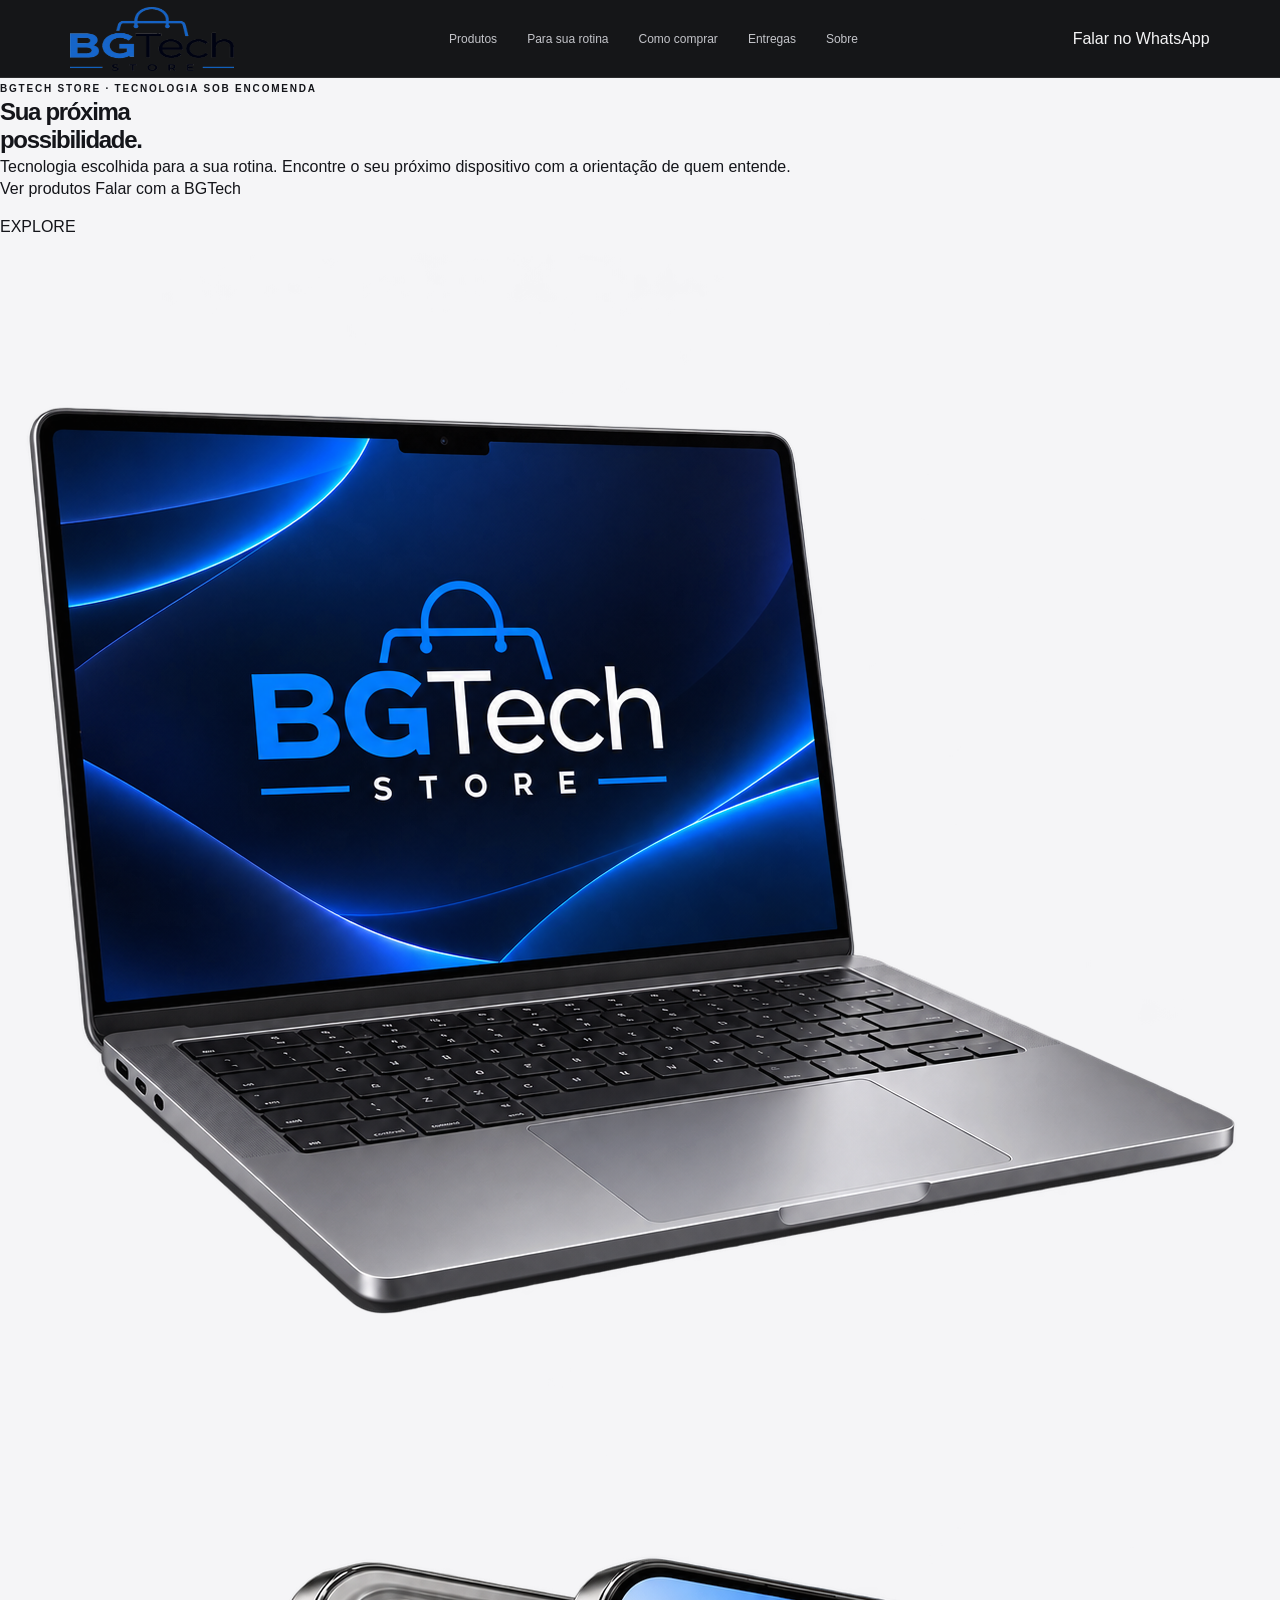
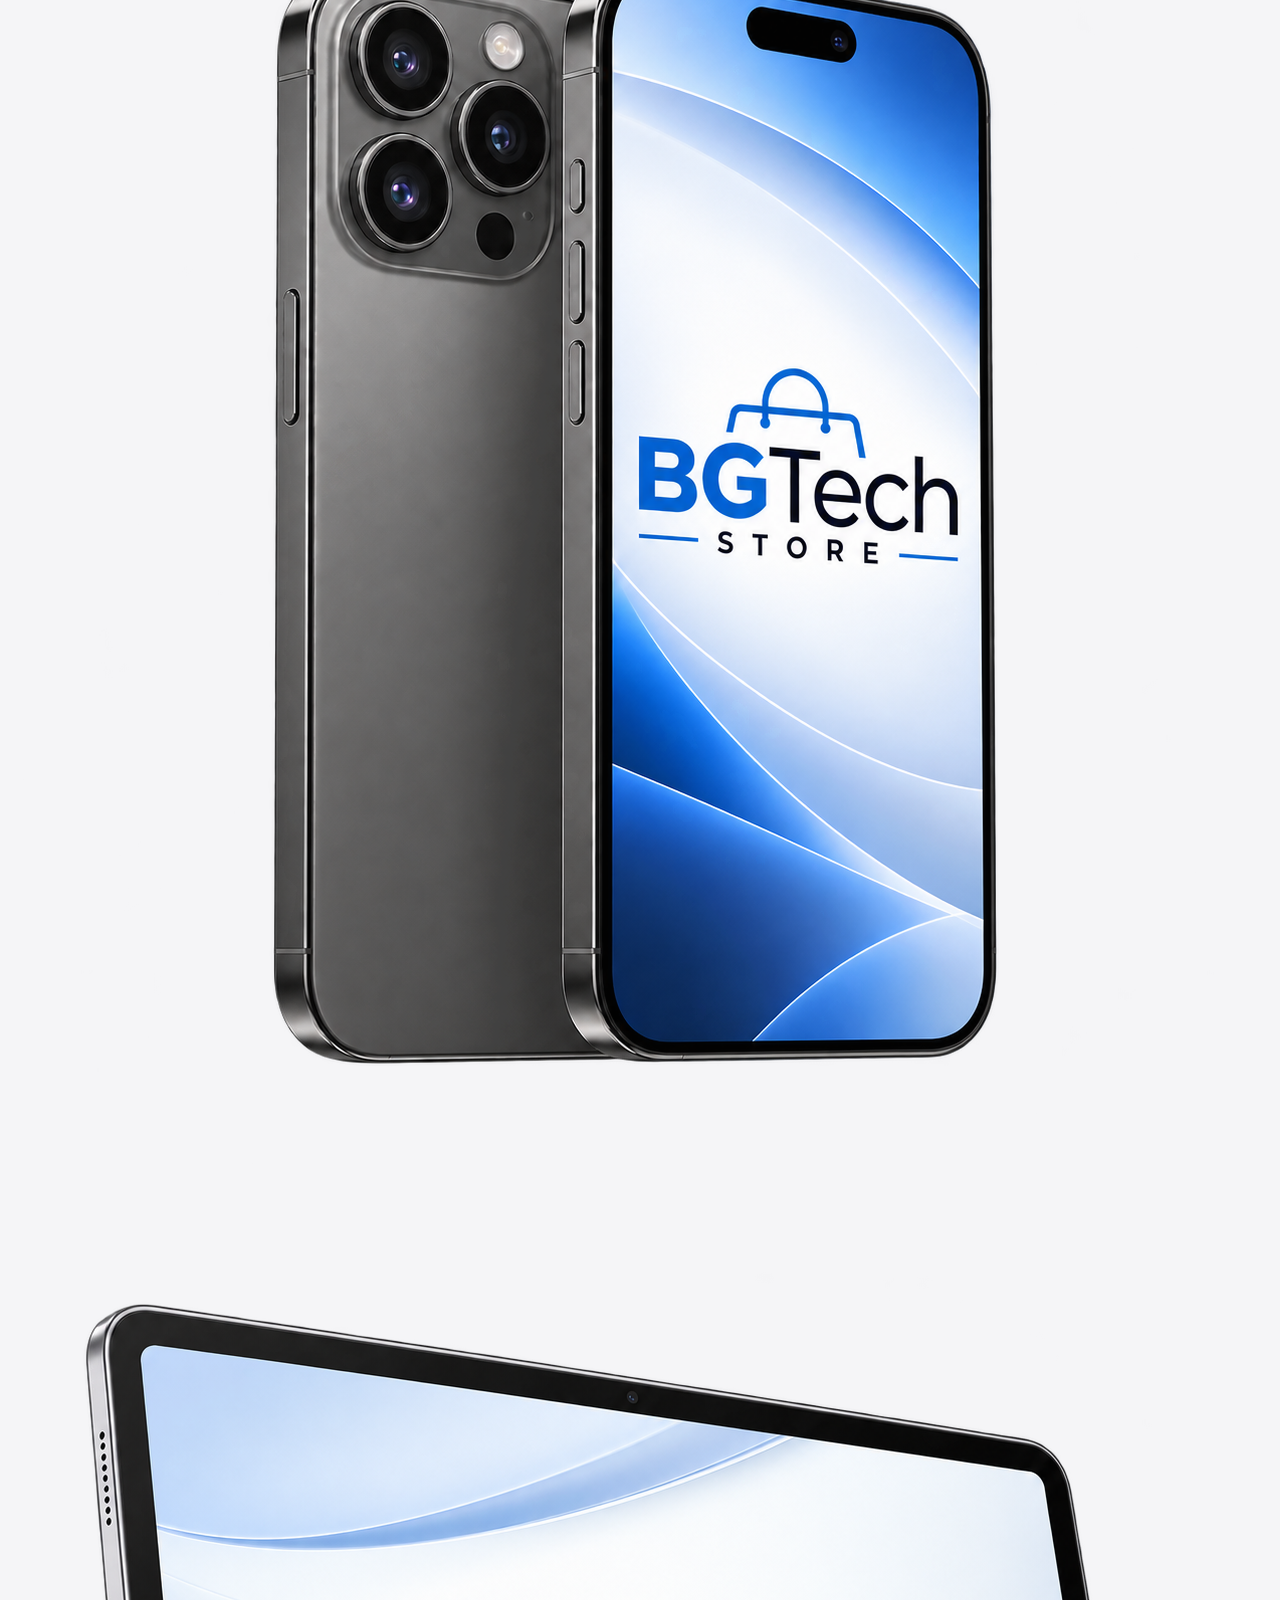
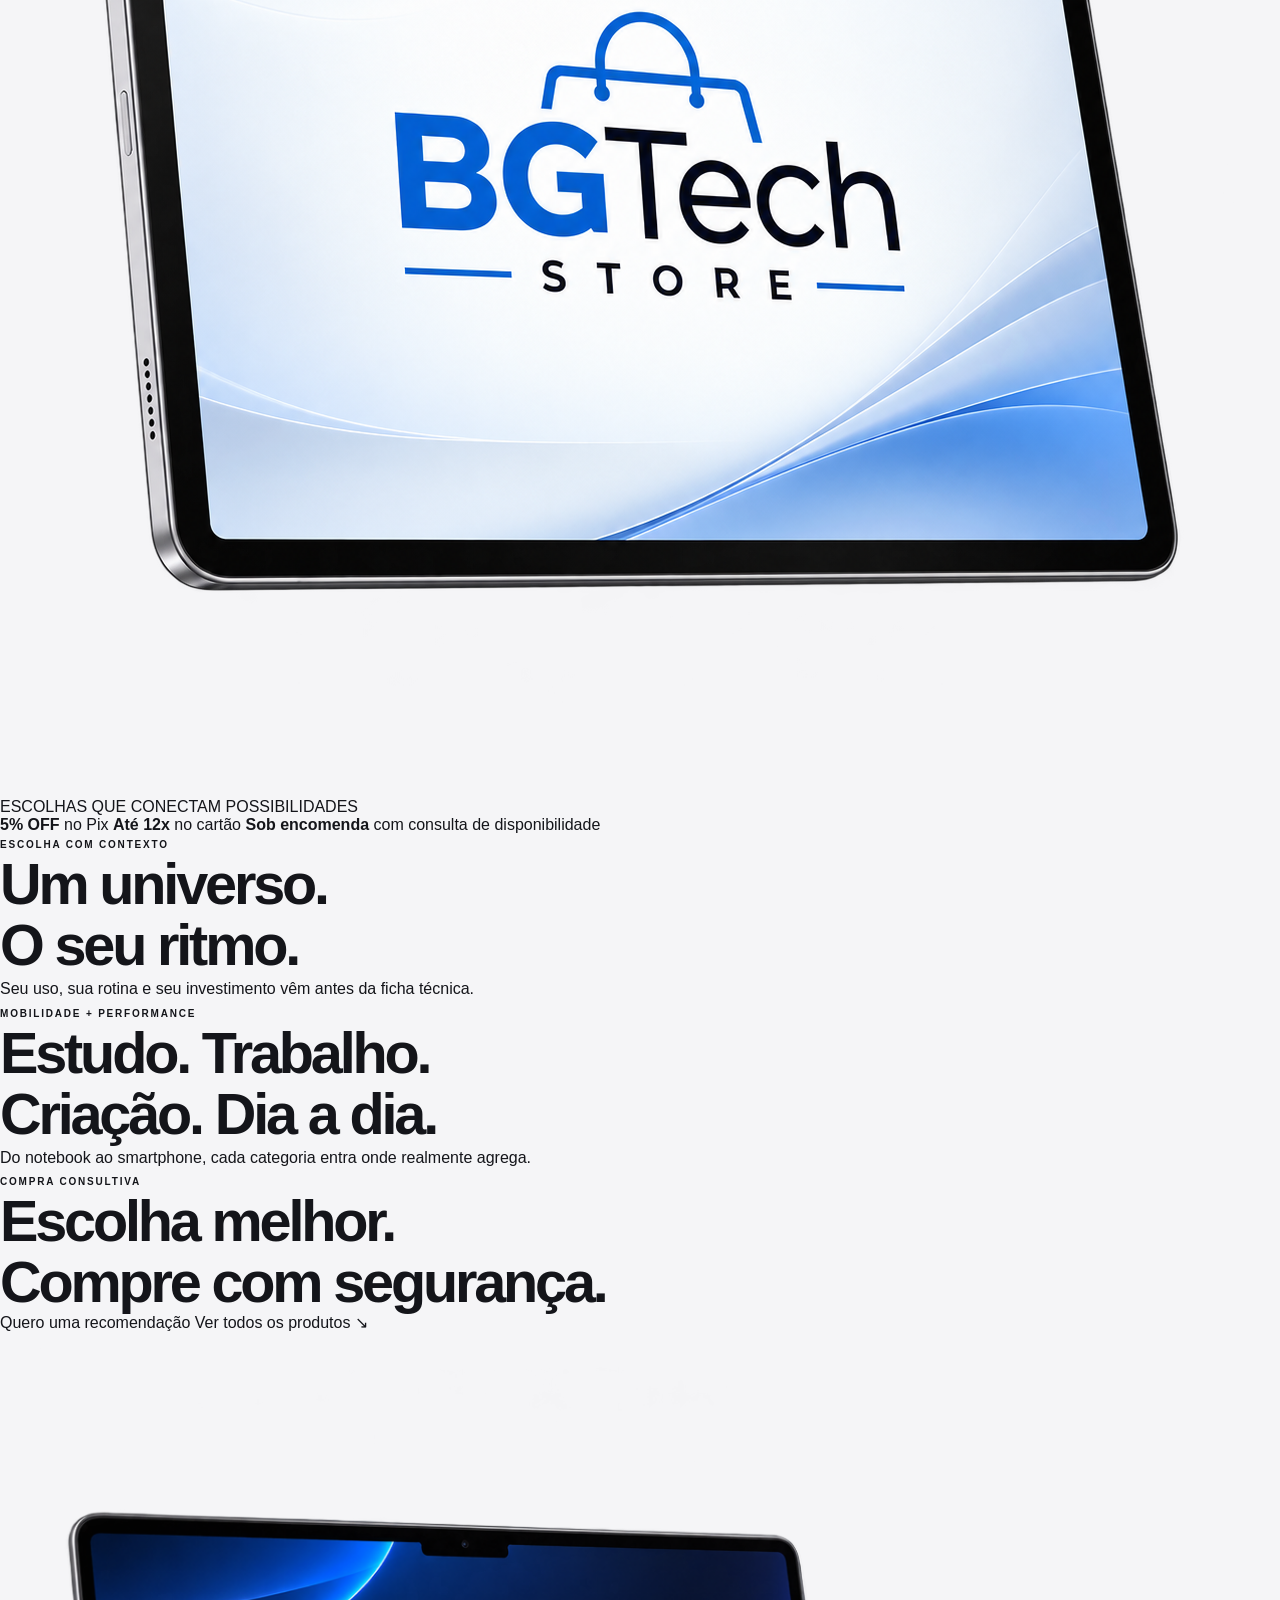
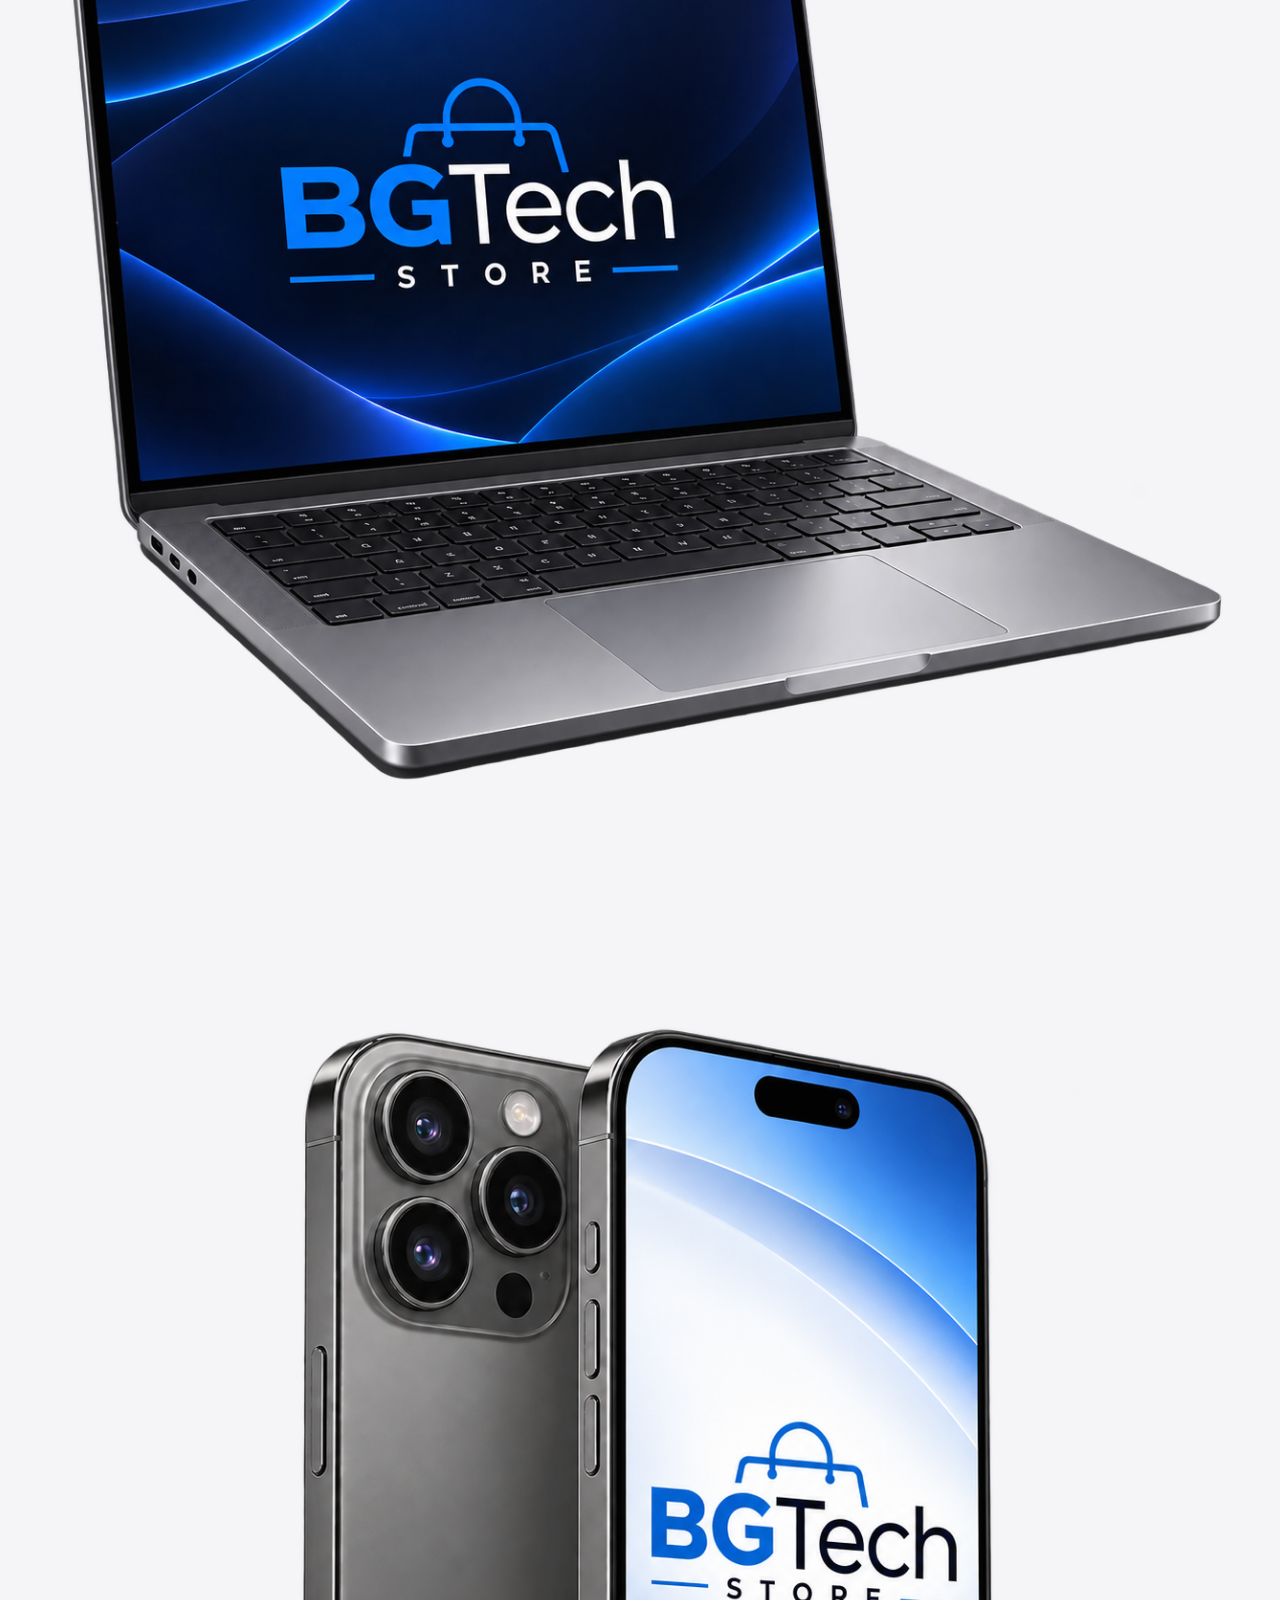
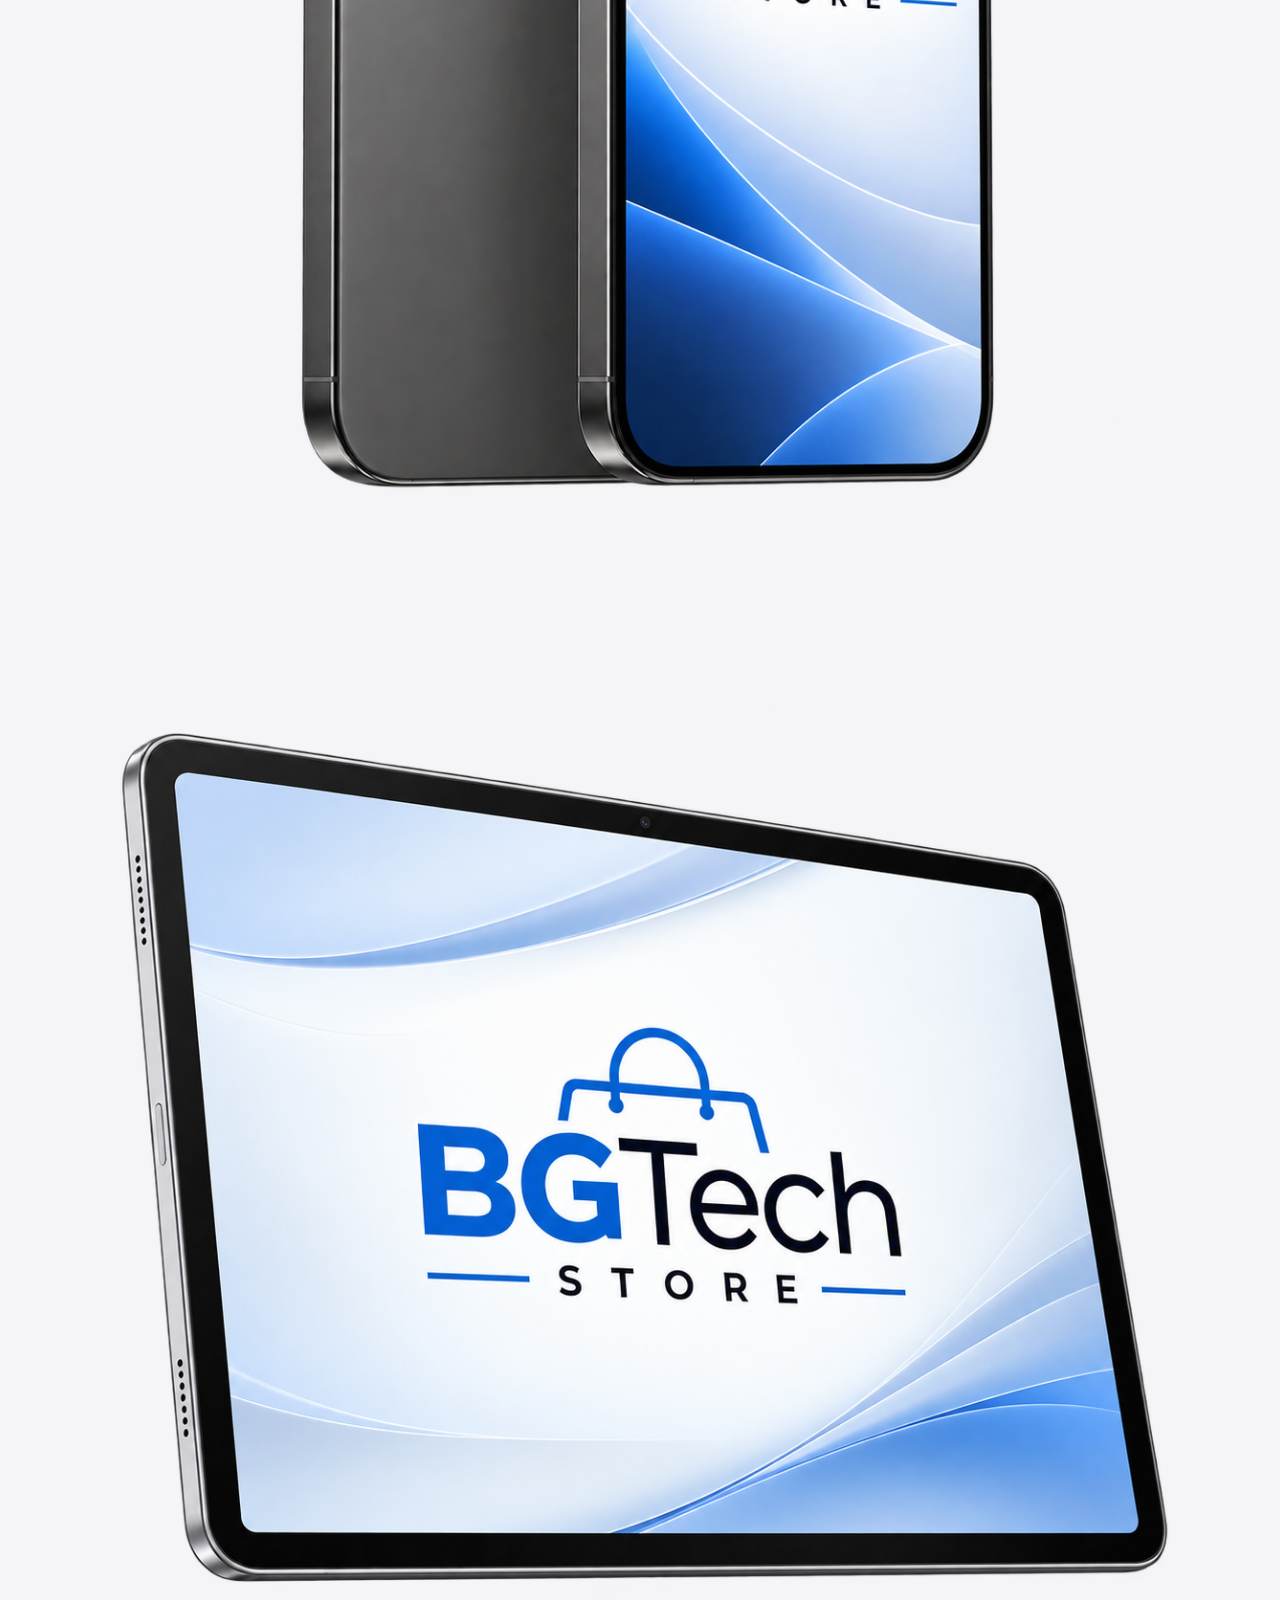
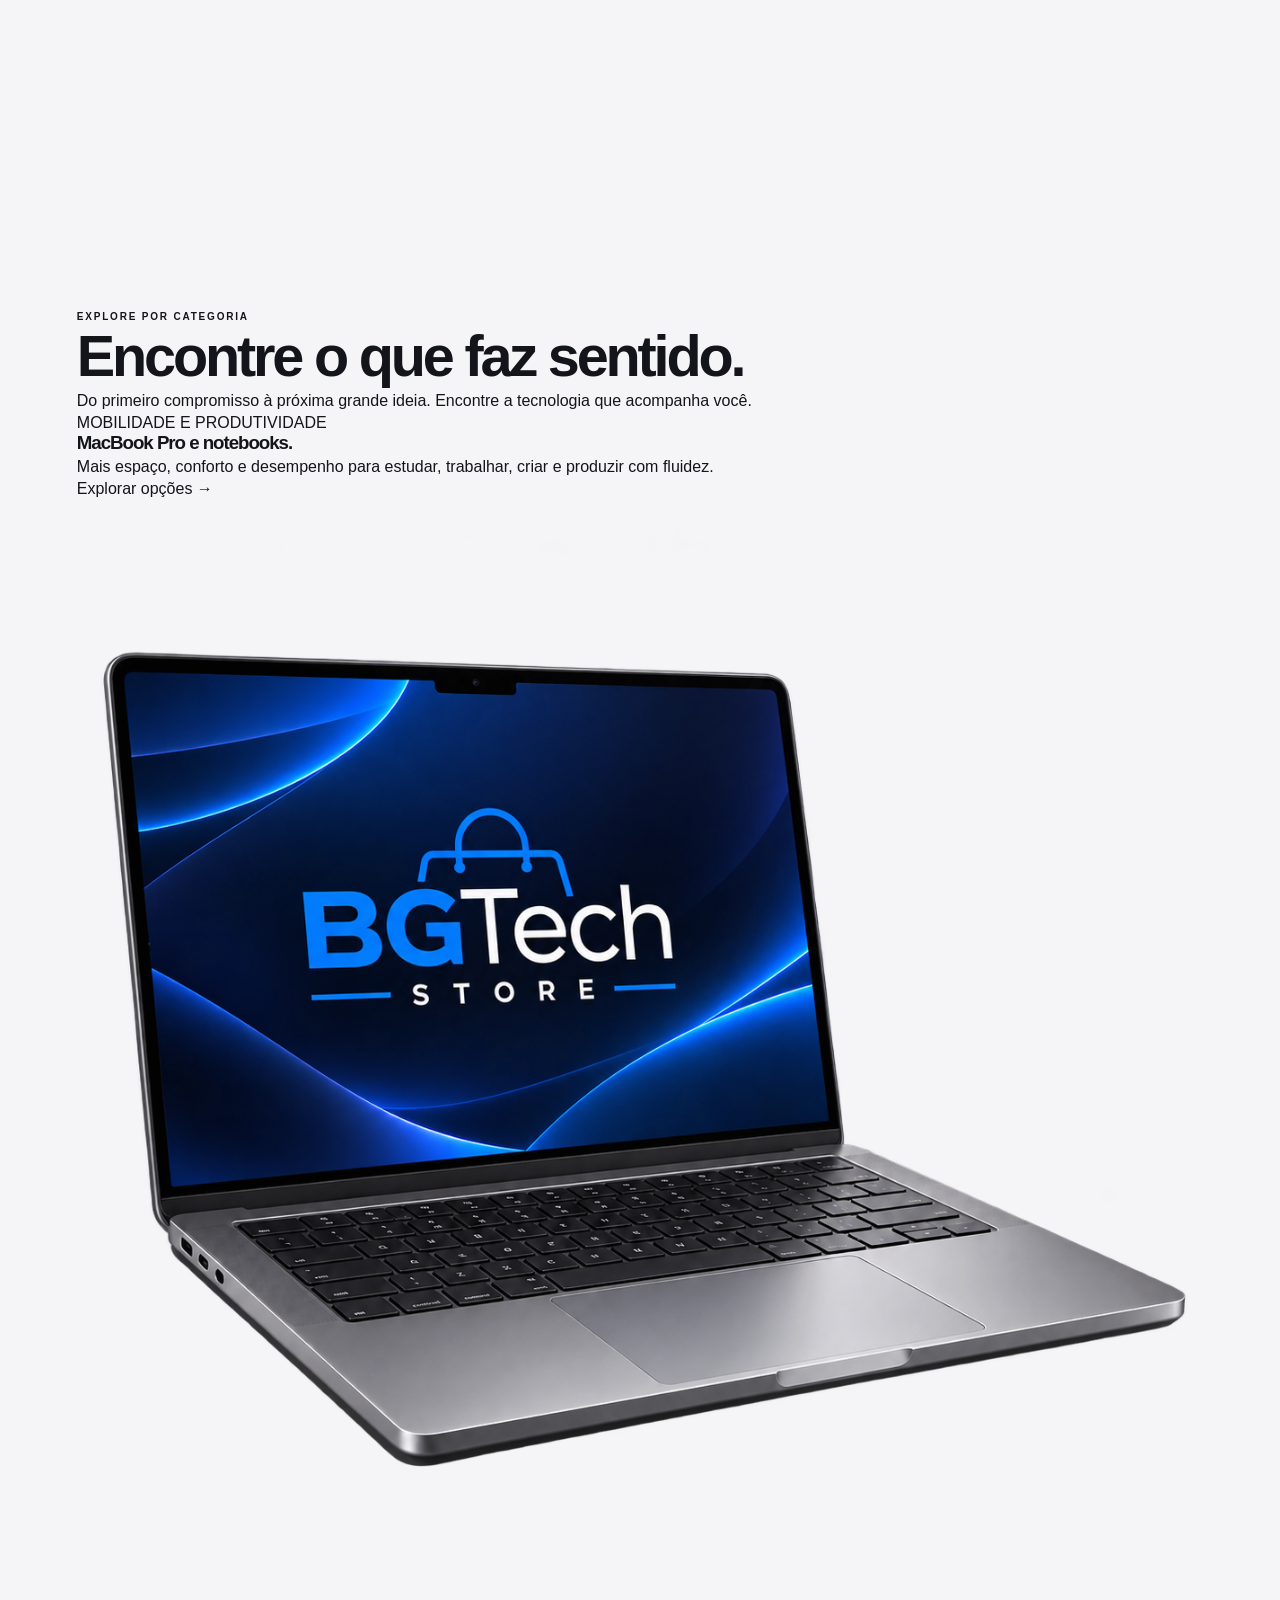
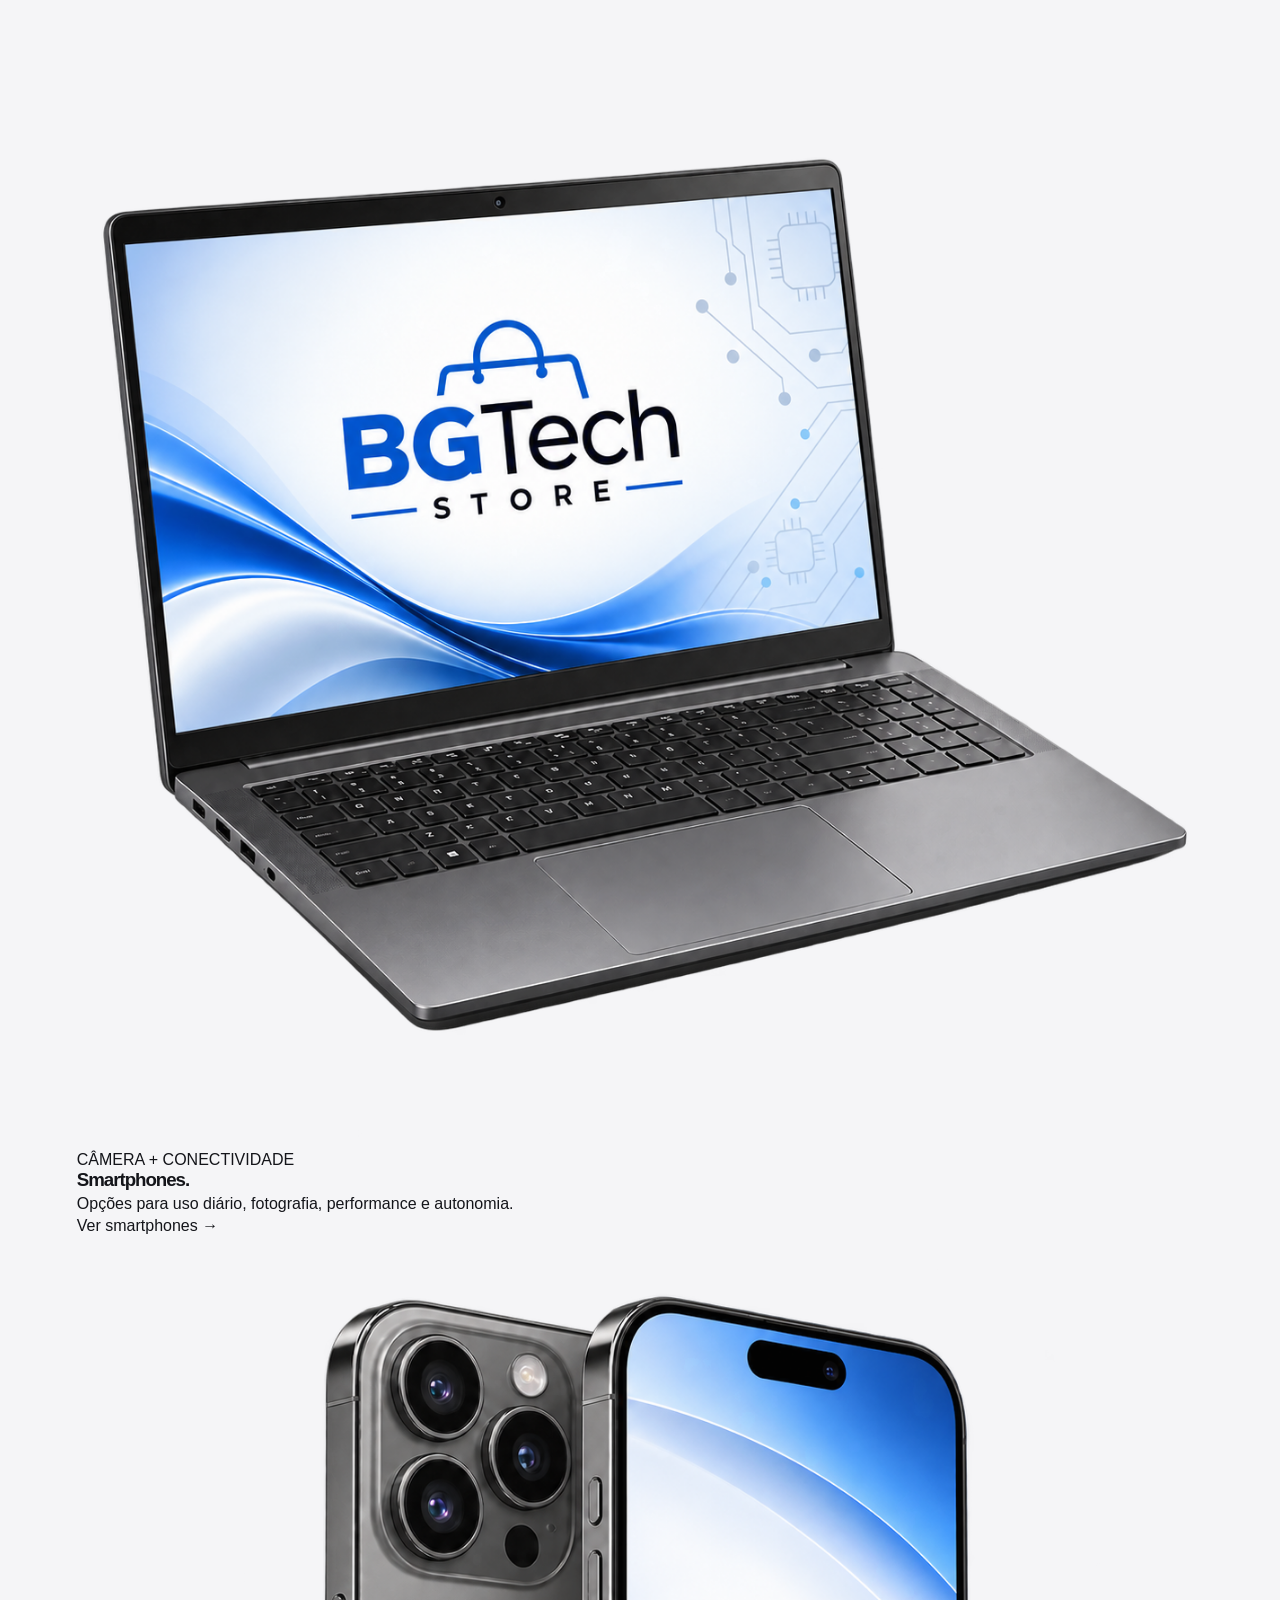
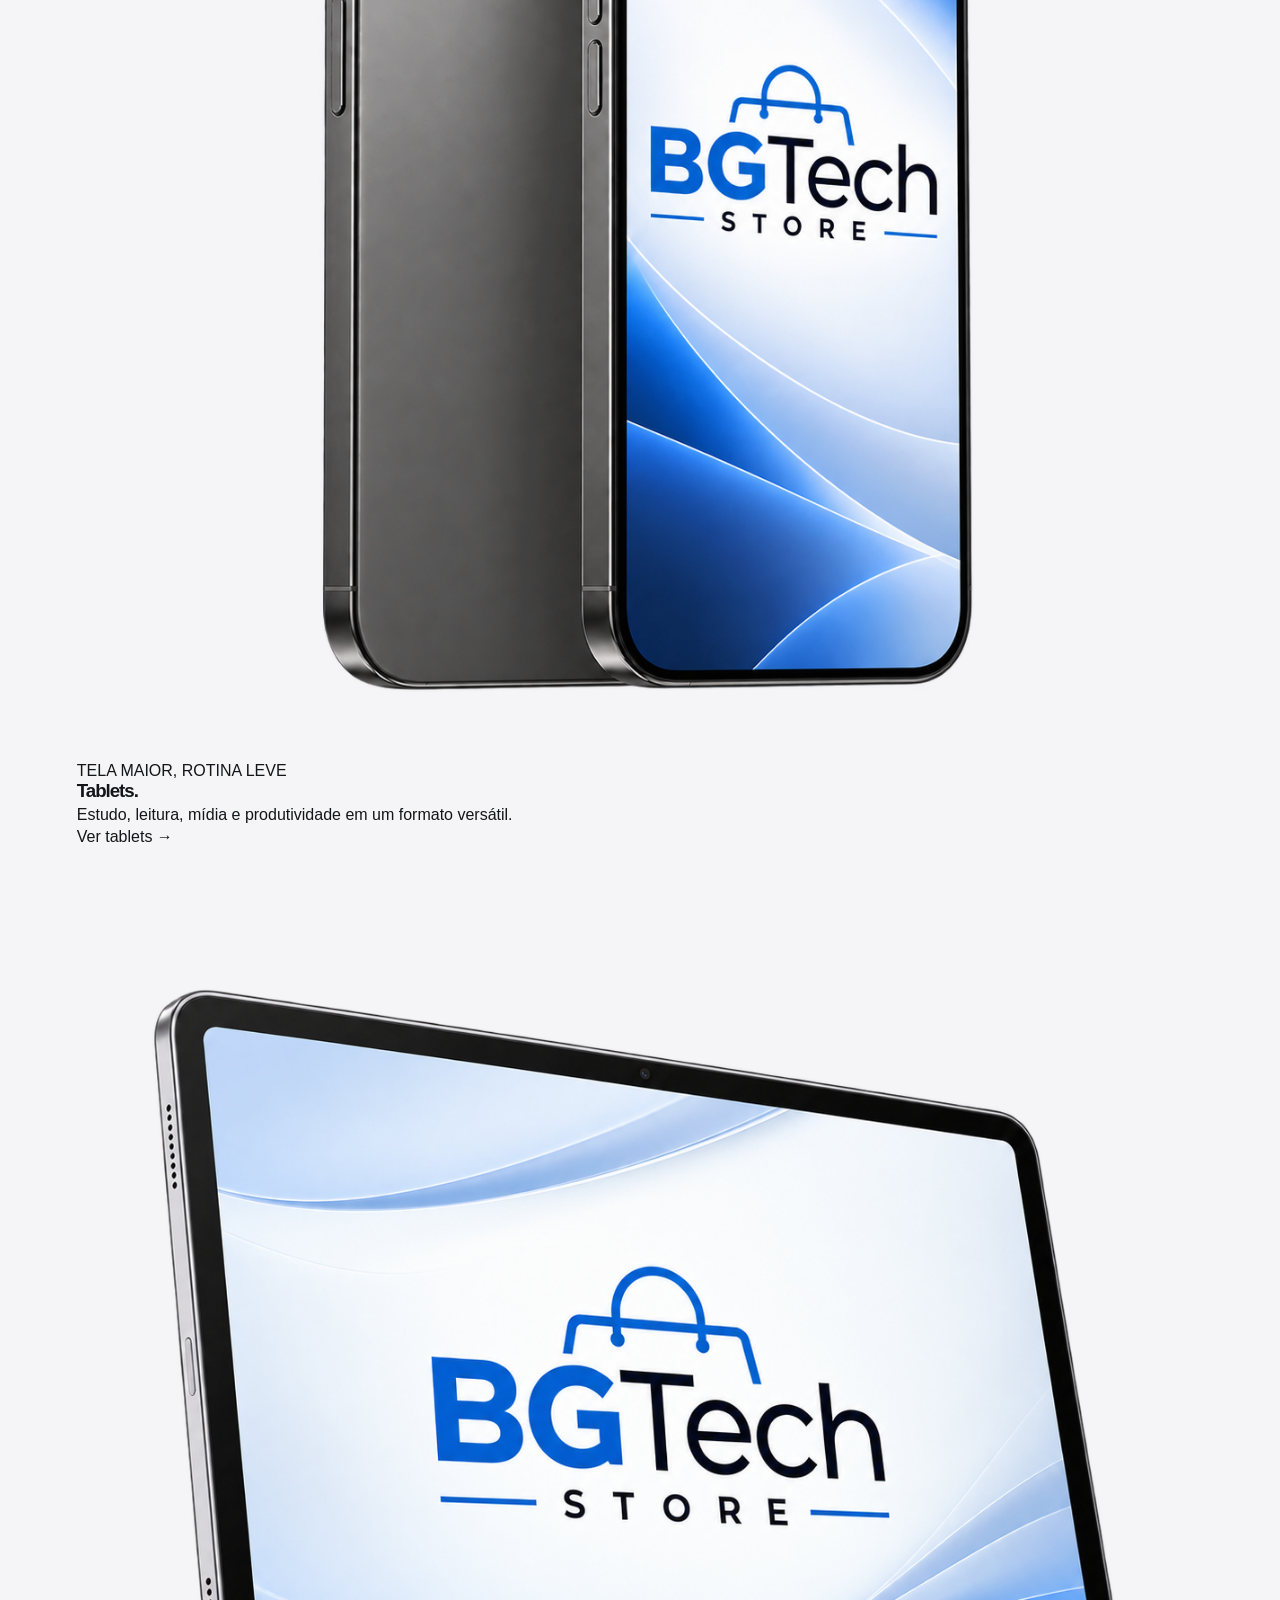
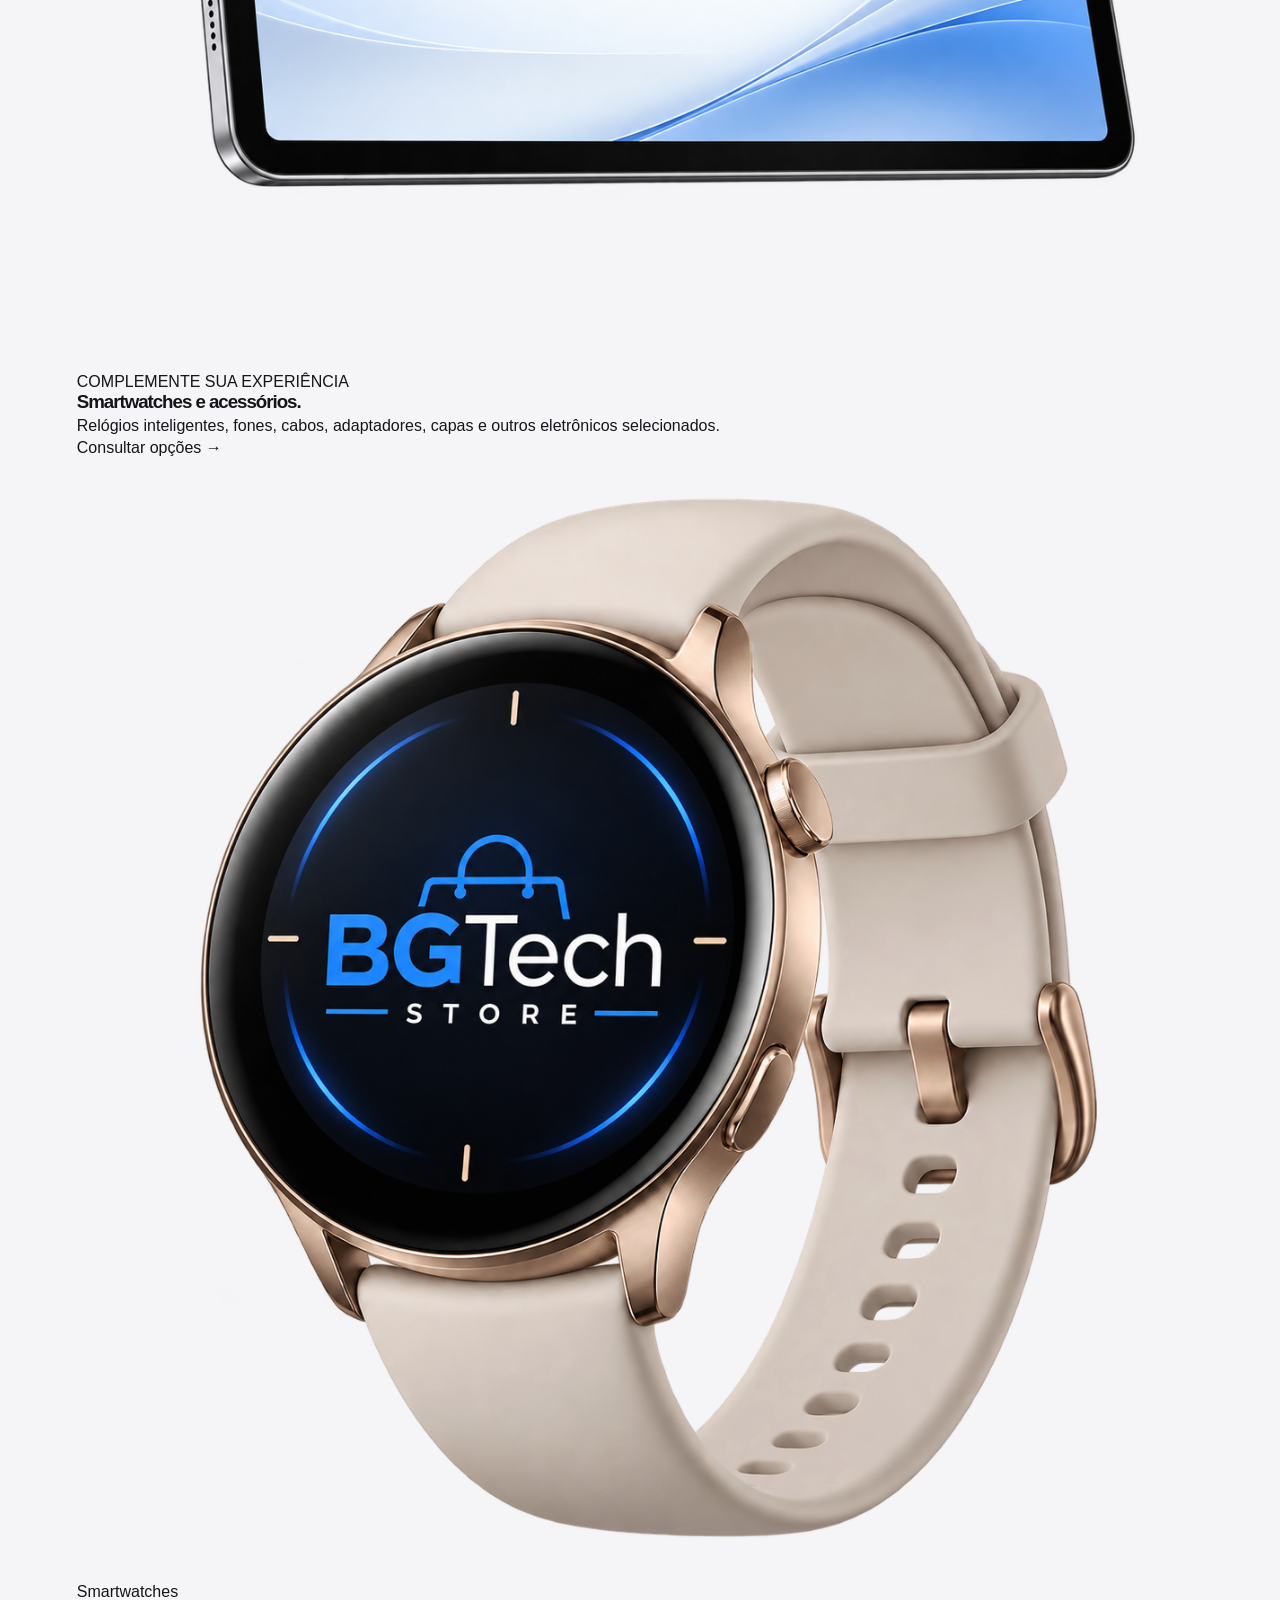
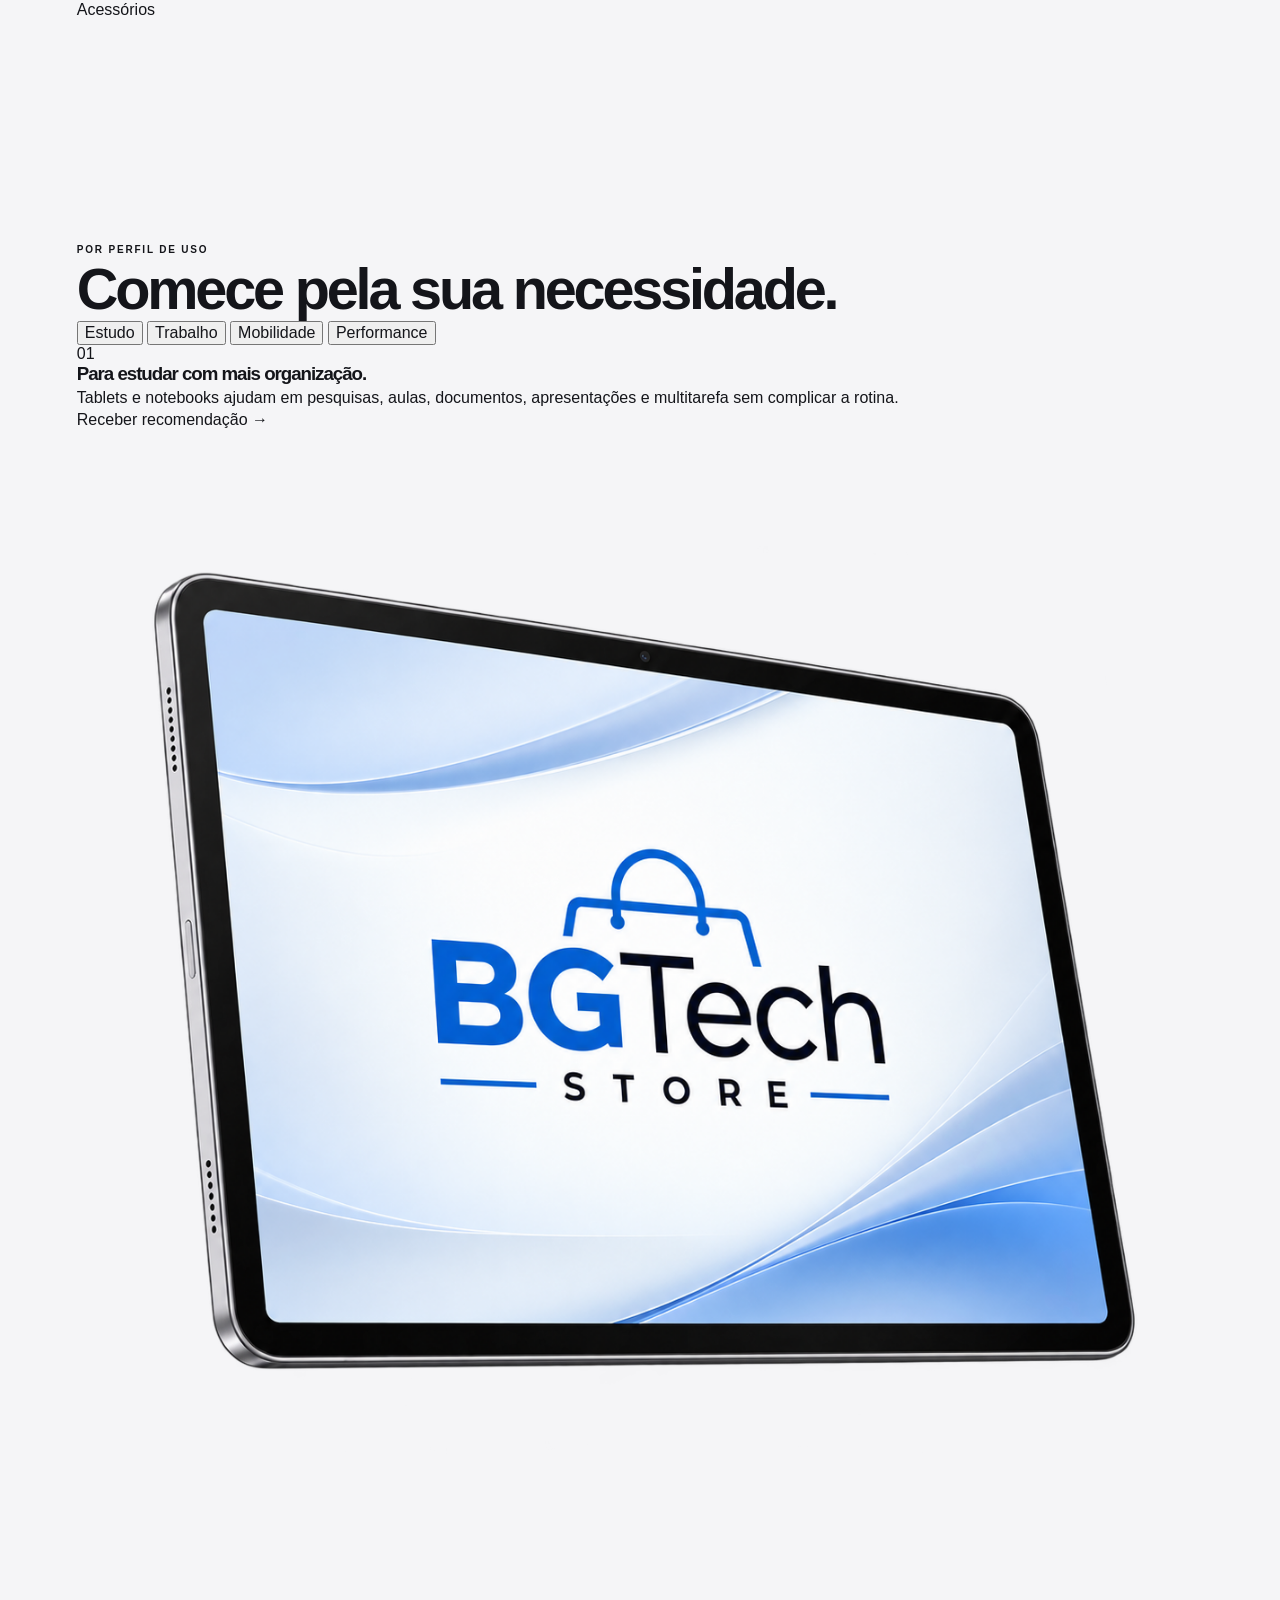
==== commit 638562e5: "Adiciona página /produtos com fotos, configuração e pedido pelo WhatsApp - produtos.html usa o mesmo" ====
--- a/index.html
+++ b/index.html
@@ -1,67 +1,305 @@
 <!doctype html>
 <html lang="pt-BR">
 <head>
-  <meta charset="utf-8">
-  <meta name="viewport" content="width=device-width, initial-scale=1">
-  <meta name="description" content="Seu próximo iPhone, MacBook, tablet ou acessório começa com uma boa escolha. Conheça a BGTech Store: tecnologia sob encomenda e atendimento pelo WhatsApp.">
-  <meta name="theme-color" content="#090a0c">
-  <meta property="og:type" content="website">
-  <meta property="og:locale" content="pt_BR">
-  <meta property="og:title" content="BGTech Store | Seu próximo extraordinário.">
-  <meta property="og:description" content="Tecnologia que inspira. Uma escolha que faz sentido para você.">
-  <meta property="og:image" content="https://bgtech-store.vercel.app/assets/og-bgtech.png">
-  <link rel="canonical" href="https://bgtech-store.vercel.app/">
-  <script type="application/ld+json">{"@context":"https://schema.org","@type":"Store","name":"BGTech Store","description":"Tecnologia sob encomenda com atendimento consultivo.","telephone":"+55 11 92019-3443","sameAs":["https://www.instagram.com/bgtechstore/"],"url":"https://bgtech-store.vercel.app/"}</script>
-  <link rel="icon" href="assets/favicon-32.png">
-  <link rel="apple-touch-icon" href="assets/apple-touch-icon.png">
-  <link rel="stylesheet" href="styles.css">
-  <title>BGTech Store | Seu próximo extraordinário.</title>
-  <script src="script.js" defer></script>
+  <meta charset="utf-8" />
+  <meta name="viewport" content="width=device-width, initial-scale=1" />
+  <meta name="description" content="BGTech Store: smartphones, tablets, MacBooks, notebooks, smartwatches e acessórios sob encomenda, com atendimento consultivo, 5% de desconto no Pix e parcelamento em até 12x." />
+  <meta name="theme-color" content="#ffffff" />
+  <meta name="robots" content="index,follow" />
+
+  <meta property="og:type" content="website" />
+  <meta property="og:locale" content="pt_BR" />
+  <meta property="og:site_name" content="BGTech Store" />
+  <meta property="og:title" content="BGTech Store | Tecnologia escolhida para a sua rotina" />
+  <meta property="og:description" content="Tecnologia sob encomenda com atendimento consultivo para você escolher melhor." />
+  <meta property="og:image" content="assets/og-bgtech.png" />
+
+  <title>BGTech Store | Tecnologia escolhida para a sua rotina</title>
+  <link rel="icon" type="image/png" sizes="32x32" href="assets/favicon-32.png" />
+  <link rel="apple-touch-icon" href="assets/apple-touch-icon.png" />
+  <link rel="stylesheet" href="styles.css" />
+  <link rel="stylesheet" href="cinematic.css" />
+
+  <script type="application/ld+json">
+  {
+    "@context":"https://schema.org",
+    "@type":"Store",
+    "name":"BGTech Store",
+    "description":"Tecnologia sob encomenda com atendimento consultivo.",
+    "telephone":"+55 11 92019-3443",
+    "sameAs":["https://www.instagram.com/bgtechstore/"],
+    "url":"https://bgtech-store.vercel.app/"
+  }
+  </script>
 </head>
 <body>
   <a class="skip-link" href="#conteudo">Pular para o conteúdo</a>
-  <header class="site-header">
-    <a href="#inicio" class="brand" aria-label="BGTech Store — início"><span class="brand-mark" aria-hidden="true">BG<span>TECH</span><i></i></span><span class="brand-store">STORE</span></a>
-    <nav class="desktop-nav" aria-label="Navegação principal"><a href="#iphone">iPhone</a><a href="#colecao">Coleção</a><a href="#experiencia">Experiência BGTech</a><a href="#como-comprar">Como comprar</a></nav>
-    <a class="nav-cta" data-wa="Olá BGTech! Quero uma recomendação de produto." href="https://wa.me/5511920193443">Fale com um especialista <span aria-hidden="true">↗</span></a>
-    <button class="menu-btn" aria-expanded="false" aria-controls="mobile-menu" aria-label="Abrir menu"><span></span><span></span></button>
+
+  <header class="site-header" id="topo">
+    <a class="brand" href="#topo" aria-label="BGTech Store — início">
+      <img src="assets/logo-bgtech-web.png" alt="BGTech Store" width="164" height="64" />
+    </a>
+
+    <nav class="desktop-nav" aria-label="Navegação principal">
+      <a href="/produtos">Produtos</a>
+      <a href="#perfis">Para sua rotina</a>
+      <a href="#como-comprar">Como comprar</a>
+      <a href="#entregas">Entregas</a>
+      <a href="#sobre">Sobre</a>
+    </nav>
+
+    <a class="header-cta" data-wa="Olá BGTech Store! Quero encontrar a tecnologia ideal para a minha rotina." href="#">Falar no WhatsApp</a>
+    <button class="menu-btn" type="button" aria-label="Abrir menu" aria-expanded="false" aria-controls="mobile-menu"><span></span><span></span></button>
   </header>
-  <nav id="mobile-menu" class="mobile-menu" hidden aria-label="Navegação móvel"><a href="#iphone">iPhone</a><a href="#colecao">Coleção</a><a href="#experiencia">Experiência BGTech</a><a href="#como-comprar">Como comprar</a><a href="https://wa.me/5511920193443" data-wa="Olá BGTech! Quero uma recomendação de produto.">Fale com um especialista ↗</a></nav>
+
+  <nav class="mobile-menu" id="mobile-menu" hidden aria-label="Navegação móvel">
+    <a href="/produtos">Produtos</a>
+    <a href="#perfis">Para sua rotina</a>
+    <a href="#como-comprar">Como comprar</a>
+    <a href="#entregas">Entregas</a>
+    <a href="#sobre">Sobre</a>
+    <a class="mobile-wa" data-wa="Olá BGTech Store! Quero encontrar a tecnologia ideal para a minha rotina." href="#">Falar no WhatsApp</a>
+  </nav>
+
   <main id="conteudo">
-    <section class="hero" id="inicio" aria-labelledby="hero-title">
-      <div class="hero-copy"><p class="eyebrow"><span class="blue-dot"></span> TECNOLOGIA. COM UMA NOVA PERSPECTIVA.</p><h1 id="hero-title">Seu próximo<br><span>extraordinário.</span></h1><p class="hero-description">Um novo olhar. Novas possibilidades.<br>Encontre o iPhone que acompanha o seu mundo.</p><div class="actions"><a class="button primary" href="https://wa.me/5511920193443" data-wa="Olá BGTech! Quero consultar modelos de iPhone.">Encontre seu iPhone <span aria-hidden="true">↗</span></a><a class="text-link light" href="#colecao">Explore a coleção <span aria-hidden="true">↓</span></a></div></div>
-      <div class="hero-art" id="iphone">
-        <div class="light-beam" aria-hidden="true"></div><span class="art-word" aria-hidden="true">PRO.</span>
-        <div class="device-view" role="img" aria-label="Representação ilustrativa de smartphone em três dimensões, com câmeras e acabamento metálico">
-          <div class="phone-assembly" aria-hidden="true">
-            <div class="phone-back"><div class="camera-island"><i class="lens lens-one"></i><i class="lens lens-two"></i><i class="lens lens-three"></i><i class="flash"></i><i class="sensor"></i></div><span class="back-monogram">BG<span>TECH</span></span><span class="back-detail">DESIGNED FOR POSSIBILITIES</span></div>
-            <div class="phone-front"><div class="screen-art"><i></i><i></i><i></i></div><div class="dynamic-island"></div><div class="screen-copy"><span>Imagine.</span><strong>Além.</strong></div><div class="screen-bar"></div></div>
-            <div class="phone-side side-left"><i></i><i></i></div><div class="phone-side side-right"><i></i></div><div class="phone-edge edge-top"></div><div class="phone-edge edge-bottom"><i></i></div>
-          </div>
-        </div>
-        <span class="device-shadow" aria-hidden="true"></span>
-        <div class="device-controls"><label for="rotation">Explore outro ângulo <span aria-hidden="true">↔</span></label><input id="rotation" type="range" min="-35" max="215" value="-24" aria-label="Girar o aparelho em 3D"><button id="rotate-device" type="button">Ver frente <span aria-hidden="true">↻</span></button></div>
-        <p class="art-note">Representação ilustrativa. Consulte modelos e acabamentos.</p>
-      </div>
-      <div class="hero-bottom"><span>ESCOLHIDO PARA A SUA ROTINA.</span><a href="#experiencia">Continue a descoberta <span aria-hidden="true">↓</span></a><span>01 / BGTECH COLLECTION</span></div>
-    </section>
-    <div class="benefit-strip" aria-label="Condições da loja"><span><b>5% de desconto</b> no Pix</span><span><b>Até 12x</b> no cartão</span><span><b>Atendimento</b> de verdade</span><span><b>Sob encomenda.</b> Para você.</span></div>
-    <section class="experience section" id="experiencia" aria-labelledby="experience-title">
-      <div class="section-heading reveal"><p class="eyebrow">O QUE IMPORTA ESTÁ NOS DETALHES.</p><h2 id="experience-title">Mais que tecnologia.<br><span>Uma nova possibilidade.</span></h2><p>A melhor escolha começa pelo que você quer fazer.<br>O resto, a gente descobre junto.</p></div>
-      <div class="feature-grid"><article class="feature reveal"><span class="feature-index">01 / REGISTRE</span><div class="feature-visual camera-visual" aria-hidden="true"><i></i><i></i><i></i></div><h3>Seu olhar merece mais.</h3><p>Fotografia, vídeo e criação. Encontre o iPhone que faz sentido para o seu jeito de registrar o mundo.</p></article><article class="feature reveal"><span class="feature-index">02 / CONECTE</span><div class="feature-visual orbit-visual" aria-hidden="true"><i></i><i></i><span>Seu<br>mundo.</span></div><h3>Tudo no seu ritmo.</h3><p>Do trabalho aos momentos de pausa. Escolha a combinação de dispositivos que acompanha a sua rotina.</p></article><article class="feature reveal"><span class="feature-index">03 / ESCOLHA</span><div class="feature-visual choice-visual" aria-hidden="true"><span>Você.</span><i>NO CENTRO DE TUDO</i></div><h3>Uma escolha pessoal.</h3><p>Entendemos seu uso e seu orçamento para recomendar alternativas. Atendimento direto, sem complicação.</p></article></div>
-    </section>
-    <section class="collection section" id="colecao" aria-labelledby="collection-title">
-      <div class="collection-heading reveal"><div><p class="eyebrow">A COLEÇÃO BGTECH</p><h2 id="collection-title">Encontre o seu próximo.</h2></div><p>Para criar. Para trabalhar.<br>Para estar um passo à frente.</p></div>
-      <div class="collection-grid">
-        <article class="product-card product-wide reveal"><div class="product-copy"><span class="eyebrow">POTÊNCIA PARA SUAS IDEIAS</span><h3>MacBook &<br>notebooks.</h3><p>Seu espaço para ir mais longe.</p><a class="text-link" href="https://wa.me/5511920193443" data-wa="Olá BGTech! Quero consultar MacBooks e notebooks.">Explorar opções <span aria-hidden="true">↗</span></a></div><img src="assets/macbook-fallback.png" alt="Notebook com a identidade BGTech na tela" loading="lazy" width="1024" height="1024"></article>
-        <article class="product-card reveal"><div class="product-copy"><span class="eyebrow">UM MUNDO NA SUA MÃO</span><h3>Smartphones.</h3><p>Conecte-se ao que move você.</p><a class="text-link" href="https://wa.me/5511920193443" data-wa="Olá BGTech! Quero consultar iPhone e outros smartphones.">Encontre o seu <span aria-hidden="true">↗</span></a></div><img src="assets/smartphone-fallback.png" alt="Smartphones vistos de frente e de trás" loading="lazy" width="1024" height="1024"></article>
-        <article class="product-card reveal"><div class="product-copy"><span class="eyebrow">IDEIAS SEM LIMITES</span><h3>Tablets.</h3><p>Uma tela. Muitas possibilidades.</p><a class="text-link" href="https://wa.me/5511920193443" data-wa="Olá BGTech! Quero consultar tablets.">Descubra as opções <span aria-hidden="true">↗</span></a></div><img src="assets/tablet-clean-v41.png" alt="Tablet com a identidade BGTech na tela" loading="lazy" width="1024" height="1024"></article>
-        <article class="product-card product-wide accessories reveal"><div class="product-copy"><span class="eyebrow">OS DETALHES COMPLETAM</span><h3>Seu dia.<br>Mais conectado.</h3><p>Smartwatches, fones e acessórios.</p><a class="text-link light" href="https://wa.me/5511920193443" data-wa="Olá BGTech! Quero consultar smartwatches e acessórios.">Complete sua experiência <span aria-hidden="true">↗</span></a></div><img src="assets/smartwatch-bgtech-v42.png" alt="Smartwatch da seleção de produtos BGTech" loading="lazy" width="1024" height="1024"></article>
-      </div>
-    </section>
-    <section class="consultation section" id="como-comprar" aria-labelledby="consultation-title"><div class="consultation-intro reveal"><p class="eyebrow">PRÓXIMO NA TECNOLOGIA. PERTO DE VOCÊ.</p><h2 id="consultation-title">Uma boa compra<br>começa com<br><span>uma conversa.</span></h2><p>Da primeira dúvida à entrega, você fala com a BGTech. Produtos novos, sob encomenda e escolhidos para o que você precisa.</p><a class="button primary" href="https://wa.me/5511920193443" data-wa="Olá BGTech! Quero ajuda para escolher meu próximo dispositivo.">Vamos encontrar o seu <span aria-hidden="true">↗</span></a></div><ol class="steps"><li class="reveal"><span>01</span><div><h3>Conte o que você procura.</h3><p>Seu uso, suas ideias e seu orçamento. Esse é o nosso ponto de partida.</p></div></li><li class="reveal"><span>02</span><div><h3>Escolha com orientação.</h3><p>Receba opções e uma cotação com configuração, disponibilidade e condições de pagamento.</p></div></li><li class="reveal"><span>03</span><div><h3>Confirme. A gente acompanha.</h3><p>Formalize sua encomenda e acompanhe a preparação, a conferência e a entrega do pedido.</p></div></li></ol></section>
-    <section class="closing"><div class="reveal"><p class="eyebrow">BGTECH STORE</p><h2>O próximo capítulo<br><span>é seu.</span></h2><p>A tecnologia certa pode fazer parte dele.</p><a class="button primary" href="https://wa.me/5511920193443" data-wa="Olá BGTech! Quero fazer uma cotação.">Comece uma conversa <span aria-hidden="true">↗</span></a><a class="instagram-link" href="https://www.instagram.com/bgtechstore/" target="_blank" rel="noopener noreferrer">Conheça nossos bastidores no Instagram ↗</a></div></section>
+    <section class="hero-clean" aria-labelledby="hero-title">
+      <div class="hero-copy reveal">
+        <span class="eyebrow">BGTECH STORE · TECNOLOGIA SOB ENCOMENDA</span>
+        <h1 id="hero-title">Sua próxima<br>possibilidade<span>.</span></h1>
+        <p>Tecnologia escolhida para a sua rotina. Encontre o seu próximo dispositivo com a orientação de quem entende.</p>
+        <div class="hero-actions">
+          <a class="btn btn-primary" href="/produtos">Ver produtos</a>
+          <a class="btn btn-ghost" data-wa="Olá BGTech Store! Quero ajuda para escolher o produto ideal." href="#">Falar com a BGTech</a>
+        </div>
+      </div>
+
+      <div class="hero-product" aria-hidden="true">
+        <span class="hero-word">EXPLORE</span>
+        <div class="hero-scene">
+        <span class="hero-halo"></span>
+        <img class="hero-product-img" src="assets/macbook-fallback.png" data-fallback-src="assets/macbook-fallback.png" alt="MacBook Pro" fetchpriority="high" />
+        <img class="hero-phone" src="assets/smartphone-fallback.png" alt="" />
+        <img class="hero-tablet" src="assets/tablet-clean-v41.png" alt="" />
+        </div>
+        <span class="hero-caption">ESCOLHAS QUE CONECTAM POSSIBILIDADES</span>
+      </div>
+
+      <div class="hero-meta" aria-label="Condições da loja">
+        <span><strong>5% OFF</strong> no Pix</span>
+        <span><strong>Até 12x</strong> no cartão</span>
+        <span><strong>Sob encomenda</strong> com consulta de disponibilidade</span>
+      </div>
+    </section>
+
+    <section class="story" id="experiencia" aria-label="Experiência BGTech">
+      <div class="story-sticky">
+        <div class="story-bg"><span class="story-glow glow-a"></span><span class="story-glow glow-b"></span></div>
+
+        <div class="story-copy story-copy-1">
+          <span class="eyebrow eyebrow-light">ESCOLHA COM CONTEXTO</span>
+          <h2>Um universo.<br>O seu ritmo.</h2>
+          <p>Seu uso, sua rotina e seu investimento vêm antes da ficha técnica.</p>
+        </div>
+
+        <div class="story-copy story-copy-2">
+          <span class="eyebrow eyebrow-light">MOBILIDADE + PERFORMANCE</span>
+          <h2>Estudo. Trabalho.<br>Criação. Dia a dia.</h2>
+          <p>Do notebook ao smartphone, cada categoria entra onde realmente agrega.</p>
+        </div>
+
+        <div class="story-copy story-copy-3">
+          <span class="eyebrow eyebrow-light">COMPRA CONSULTIVA</span>
+          <h2>Escolha melhor.<br>Compre com segurança.</h2>
+          <div class="story-actions">
+            <a class="btn btn-light" data-wa="Olá BGTech Store! Quero uma recomendação personalizada." href="#">Quero uma recomendação</a>
+            <a class="story-link" href="/produtos">Ver todos os produtos <span>↘</span></a>
+          </div>
+        </div>
+
+        <div class="story-device-stage" aria-hidden="true">
+          <figure class="story-device device-mac">
+            <img src="assets/macbook-fallback.png" data-fallback-src="assets/macbook-fallback.png" alt="MacBook Pro" />
+          </figure>
+          <figure class="story-device device-phone">
+            <img src="assets/smartphone-fallback.png" data-fallback-src="assets/smartphone-fallback.png" alt="Smartphone" />
+          </figure>
+          <figure class="story-device device-tablet">
+            <img src="assets/tablet-fallback.png" data-fallback-src="assets/tablet-fallback.png" alt="Tablet" />
+          </figure>
+        </div>
+
+        <div class="story-progress" aria-hidden="true"><span></span></div>
+      </div>
+    </section>
+
+    <section class="section intro-section" id="categorias">
+      <div class="section-title center reveal">
+        <span class="eyebrow">EXPLORE POR CATEGORIA</span>
+        <h2>Encontre o que faz sentido.</h2>
+        <p>Do primeiro compromisso à próxima grande ideia. Encontre a tecnologia que acompanha você.</p>
+      </div>
+
+      <div class="editorial-grid">
+        <article class="editorial-card editorial-large reveal">
+          <div class="editorial-copy">
+            <span class="card-kicker">MOBILIDADE E PRODUTIVIDADE</span>
+            <h3>MacBook Pro e notebooks.</h3>
+            <p>Mais espaço, conforto e desempenho para estudar, trabalhar, criar e produzir com fluidez.</p>
+            <a data-wa="Olá! Quero consultar MacBook Pro e notebooks." href="#">Explorar opções <span>→</span></a>
+          </div>
+          <div class="editorial-media media-soft-blue dual-media">
+            <div class="dual-device-showcase">
+              <img class="showcase-mac" src="assets/macbook-fallback.png" data-fallback-src="assets/macbook-fallback.png" alt="MacBook Pro" />
+              <img class="showcase-notebook" src="assets/notebook-premium-v41.png" data-fallback-src="assets/notebook-premium-v41.png" alt="Notebook premium" />
+            </div>
+          </div>
+        </article>
+
+        <article class="editorial-card reveal">
+          <div class="editorial-copy">
+            <span class="card-kicker">CÂMERA + CONECTIVIDADE</span>
+            <h3>Smartphones.</h3>
+            <p>Opções para uso diário, fotografia, performance e autonomia.</p>
+            <a data-wa="Olá! Quero consultar opções de smartphones." href="#">Ver smartphones <span>→</span></a>
+          </div>
+          <div class="editorial-media media-dark">
+            <img src="assets/smartphone-fallback.png" data-fallback-src="assets/smartphone-fallback.png" alt="Smartphone" />
+          </div>
+        </article>
+
+        <article class="editorial-card reveal">
+          <div class="editorial-copy">
+            <span class="card-kicker">TELA MAIOR, ROTINA LEVE</span>
+            <h3>Tablets.</h3>
+            <p>Estudo, leitura, mídia e produtividade em um formato versátil.</p>
+            <a data-wa="Olá! Quero consultar opções de tablets." href="#">Ver tablets <span>→</span></a>
+          </div>
+          <div class="editorial-media media-sky">
+            <img src="assets/tablet-clean-v41.png" data-fallback-src="assets/tablet-clean-v41.png" alt="Tablet" />
+          </div>
+        </article>
+
+        <article class="editorial-card editorial-wide reveal">
+          <div class="editorial-copy">
+            <span class="card-kicker">COMPLEMENTE SUA EXPERIÊNCIA</span>
+            <h3>Smartwatches e acessórios.</h3>
+            <p>Relógios inteligentes, fones, cabos, adaptadores, capas e outros eletrônicos selecionados.</p>
+            <a data-wa="Olá! Quero consultar smartwatches e acessórios." href="#">Consultar opções <span>→</span></a>
+          </div>
+          <div class="accessory-art" aria-hidden="true">
+            <span class="ring ring-1"></span><span class="ring ring-2"></span><span class="ring ring-3"></span>
+            <img class="accessory-watch-img" src="assets/smartwatch-bgtech-v42.png" data-fallback-src="assets/smartwatch-bgtech-v42.png" alt="Smartwatch premium" />
+            <div class="accessory-pill">Smartwatches</div><div class="accessory-pill second">Acessórios</div>
+          </div>
+        </article>
+      </div>
+    </section>
+
+    <section class="section profile-section" id="perfis">
+      <div class="section-title reveal">
+        <span class="eyebrow">POR PERFIL DE USO</span>
+        <h2>Comece pela sua necessidade.</h2>
+      </div>
+
+      <div class="profile-tabs" role="tablist" aria-label="Perfis de uso">
+        <button class="profile-tab active" id="tab-estudo" aria-controls="profile-panel" tabindex="0" data-profile="estudo" role="tab" aria-selected="true">Estudo</button>
+        <button class="profile-tab" id="tab-trabalho" aria-controls="profile-panel" tabindex="-1" data-profile="trabalho" role="tab" aria-selected="false">Trabalho</button>
+        <button class="profile-tab" id="tab-mobilidade" aria-controls="profile-panel" tabindex="-1" data-profile="mobilidade" role="tab" aria-selected="false">Mobilidade</button>
+        <button class="profile-tab" id="tab-performance" aria-controls="profile-panel" tabindex="-1" data-profile="performance" role="tab" aria-selected="false">Performance</button>
+      </div>
+
+      <div class="profile-panel reveal" id="profile-panel" role="tabpanel" aria-labelledby="tab-estudo">
+        <div class="profile-copy">
+          <span class="profile-number">01</span>
+          <h3 id="profile-title">Para estudar com mais organização.</h3>
+          <p id="profile-text">Tablets e notebooks ajudam em pesquisas, aulas, documentos, apresentações e multitarefa sem complicar a rotina.</p>
+          <a id="profile-link" data-wa="Olá! Quero uma recomendação para estudo." href="#">Receber recomendação <span>→</span></a>
+        </div>
+        <div class="profile-visual" aria-hidden="true">
+          <span class="profile-orbit"></span>
+          <img id="profile-image" src="assets/tablet-fallback.png" data-fallback-src="assets/tablet-fallback.png" alt="Tablet" />
+        </div>
+      </div>
+    </section>
+
+    <section class="section section-soft" id="como-comprar">
+      <div class="section-title center reveal">
+        <span class="eyebrow">COMO COMPRAR</span>
+        <h2>Simples do início ao fim.</h2>
+        <p>Atendimento direto, cotação clara e acompanhamento do pedido.</p>
+      </div>
+
+      <div class="steps-editorial">
+        <article class="step-card reveal"><span>01</span><h3>Conte o que procura.</h3><p>Produto, uso, orçamento ou até uma dúvida entre categorias.</p></article>
+        <article class="step-card reveal"><span>02</span><h3>Receba a cotação.</h3><p>Confirmamos disponibilidade, configuração, valor e condição de pagamento.</p></article>
+        <article class="step-card reveal"><span>03</span><h3>Confirme a encomenda.</h3><p>Você escolhe a condição adequada e formaliza o pedido.</p></article>
+        <article class="step-card reveal"><span>04</span><h3>Acompanhe a entrega.</h3><p>Preparação, conferência, embalagem e entrega ou rastreamento.</p></article>
+      </div>
+    </section>
+
+    <section class="section confidence-section" id="sobre">
+      <div class="confidence-copy reveal">
+        <span class="eyebrow">POR QUE BGTECH STORE</span>
+        <h2>Mais orientação.<br>Menos compra no escuro.</h2>
+        <p>A BGTech Store trabalha principalmente sob encomenda. A proposta é entender sua rotina e apresentar alternativas coerentes, sem empurrar um modelo só porque ele é mais caro ou mais famoso.</p>
+        <a class="text-link" data-wa="Olá! Quero ajuda para escolher o produto ideal." href="#">Quero ajuda para escolher <span>→</span></a>
+      </div>
+
+      <div class="confidence-grid reveal">
+        <article><strong>5%</strong><span>desconto no Pix</span></article>
+        <article><strong>12x</strong><span>parcelamento no cartão</span></article>
+        <article><strong>1:1</strong><span>atendimento consultivo</span></article>
+        <article><strong>↗</strong><span>produtos sob encomenda</span></article>
+      </div>
+    </section>
+
+    <section class="deliveries" id="entregas">
+      <div class="deliveries-inner reveal">
+        <span class="eyebrow eyebrow-light">BASTIDORES E ENTREGAS</span>
+        <h2>Do pedido à entrega, cada etapa importa.</h2>
+        <p>Preparação, conferência, embalagem e entrega fazem parte da experiência BGTech Store.</p>
+        <div class="deliveries-flow" aria-label="Fluxo de entrega">
+          <span>Preparação</span><i>→</i><span>Conferência</span><i>→</i><span>Embalagem</span><i>→</i><span>Entrega</span>
+        </div>
+        <a class="btn btn-light" href="https://instagram.com/bgtechstore" target="_blank" rel="noopener noreferrer">Ver bastidores no Instagram</a>
+      </div>
+    </section>
+
+    <section class="final-cta">
+      <div class="final-cta-inner reveal">
+        <img src="assets/logo-bgtech-web.png" alt="BGTech Store" width="180" height="70" />
+        <h2>Encontre a opção ideal para o seu perfil.</h2>
+        <p>Tecnologia escolhida para a sua rotina.</p>
+        <a class="btn btn-primary" data-wa="Olá BGTech Store! Quero fazer uma cotação." href="#">Fazer uma cotação</a>
+      </div>
+    </section>
   </main>
-  <footer><div class="footer-top"><a class="brand footer-brand" href="#inicio" aria-label="BGTech Store — voltar ao início"><span class="brand-mark">BG<span>TECH</span><i></i></span><span class="brand-store">STORE</span></a><p>Tecnologia escolhida para a sua rotina.</p><a href="https://wa.me/5511920193443">WhatsApp ↗</a><a href="https://www.instagram.com/bgtechstore/" target="_blank" rel="noopener noreferrer">Instagram ↗</a></div><div class="footer-bottom"><p>© <span id="year">2026</span> BGTech Consulting. Todos os direitos reservados.</p><p>Preços, modelos, cores, configurações, disponibilidade e condições de pagamento são confirmados na cotação. Imagens ilustrativas. Marcas pertencem aos seus respectivos proprietários.</p></div></footer>
+
+  <footer>
+    <div class="footer-main">
+      <div class="footer-brand">
+        <img src="assets/logo-bgtech-web.png" alt="BGTech Store" width="170" height="66" />
+        <p>Produtos novos e adquiridos sob encomenda.</p>
+      </div>
+      <div class="footer-links">
+        <a href="/produtos">Produtos</a>
+        <a href="#como-comprar">Como comprar</a>
+        <a href="https://instagram.com/bgtechstore" target="_blank" rel="noopener noreferrer">Instagram</a>
+        <a data-wa="Olá BGTech Store!" href="#">WhatsApp</a>
+      </div>
+    </div>
+    <div class="footer-legal">
+      <small>© <span id="year"></span> BGTech Consulting. Todos os direitos reservados.</small>
+      <small>Preços, cores, configurações e disponibilidade são confirmados na cotação. Marcas pertencem aos seus respectivos proprietários.</small>
+    </div>
+  </footer>
+
+  <a class="whatsapp-fab" data-wa="Olá BGTech Store! Quero fazer uma cotação." href="#" aria-label="Falar com a BGTech Store no WhatsApp">
+    <svg viewBox="0 0 24 24" aria-hidden="true"><path fill="currentColor" d="M19.05 4.91A9.82 9.82 0 0 0 12.03 2C6.6 2 2.18 6.42 2.18 11.86c0 1.74.45 3.45 1.31 4.95L2 22l5.35-1.4a9.8 9.8 0 0 0 4.68 1.19h.01c5.43 0 9.85-4.42 9.85-9.86a9.8 9.8 0 0 0-2.84-7.02Zm-7.02 15.21h-.01a8.14 8.14 0 0 1-4.14-1.14l-.3-.18-3.18.83.85-3.1-.2-.32a8.17 8.17 0 0 1-1.26-4.35c0-4.5 3.67-8.17 8.18-8.17 2.18 0 4.23.85 5.77 2.39a8.1 8.1 0 0 1 2.4 5.79c0 4.51-3.67 8.18-8.17 8.18Zm4.48-6.12c-.24-.12-1.43-.71-1.65-.79-.22-.08-.38-.12-.54.12-.16.24-.62.79-.76.95-.14.16-.28.18-.52.06-.24-.12-1.01-.37-1.92-1.19-.71-.63-1.19-1.41-1.33-1.65-.14-.24-.01-.37.11-.49.11-.1.24-.28.35-.42.12-.14.16-.24.24-.4.08-.16.04-.3-.02-.42-.06-.12-.54-1.31-.74-1.79-.2-.48-.4-.41-.54-.42h-.46c-.16 0-.42.06-.64.3-.22.24-.84.82-.84 2s.86 2.31.98 2.47c.12.16 1.69 2.58 4.09 3.61.57.25 1.02.4 1.36.51.57.18 1.1.16 1.52.1.46-.07 1.43-.58 1.63-1.15.2-.57.2-1.06.14-1.16-.06-.1-.22-.16-.46-.28Z"/></svg>
+  </a>
+
+  <noscript><div class="noscript">Para usar os links automáticos do WhatsApp, ative o JavaScript. Telefone: (11) 92019-3443.</div></noscript>
+  <script src="script.js" defer></script>
+  <script src="cinematic.js" defer></script>
 </body>
 </html>
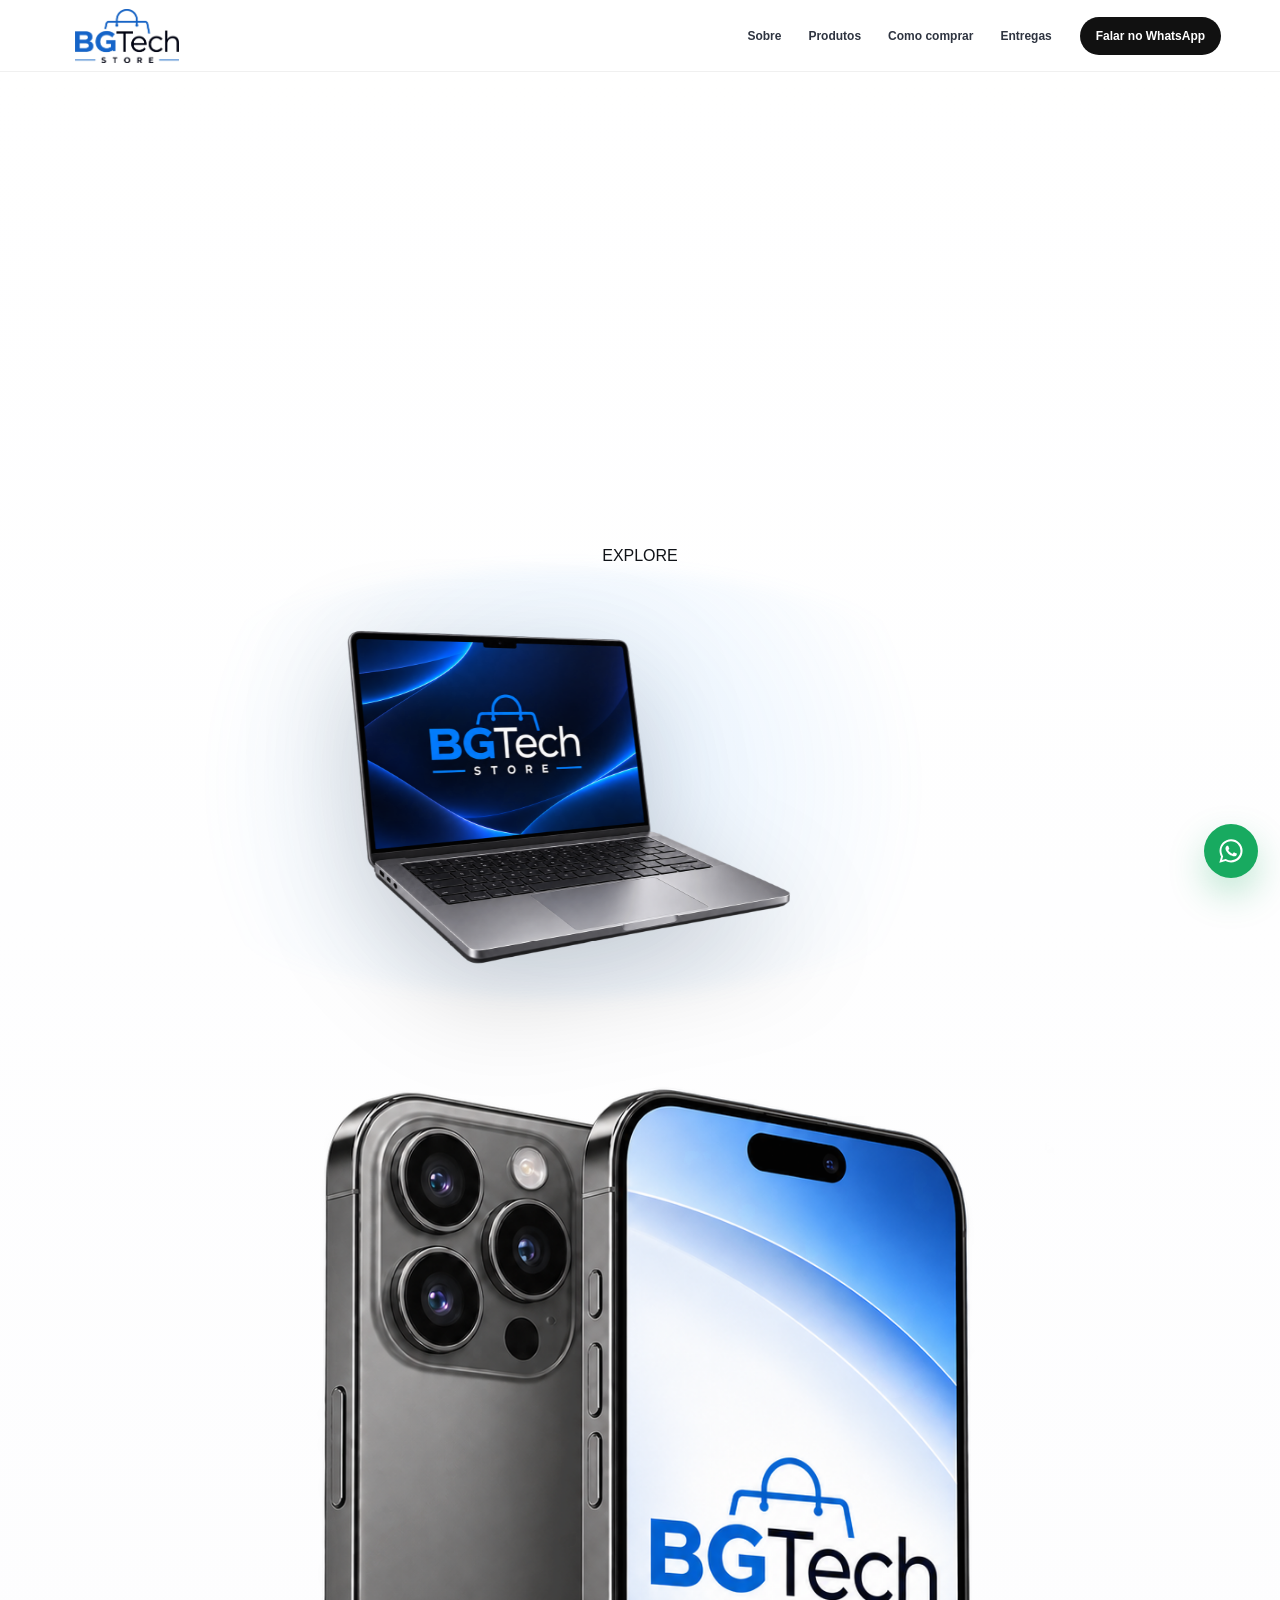
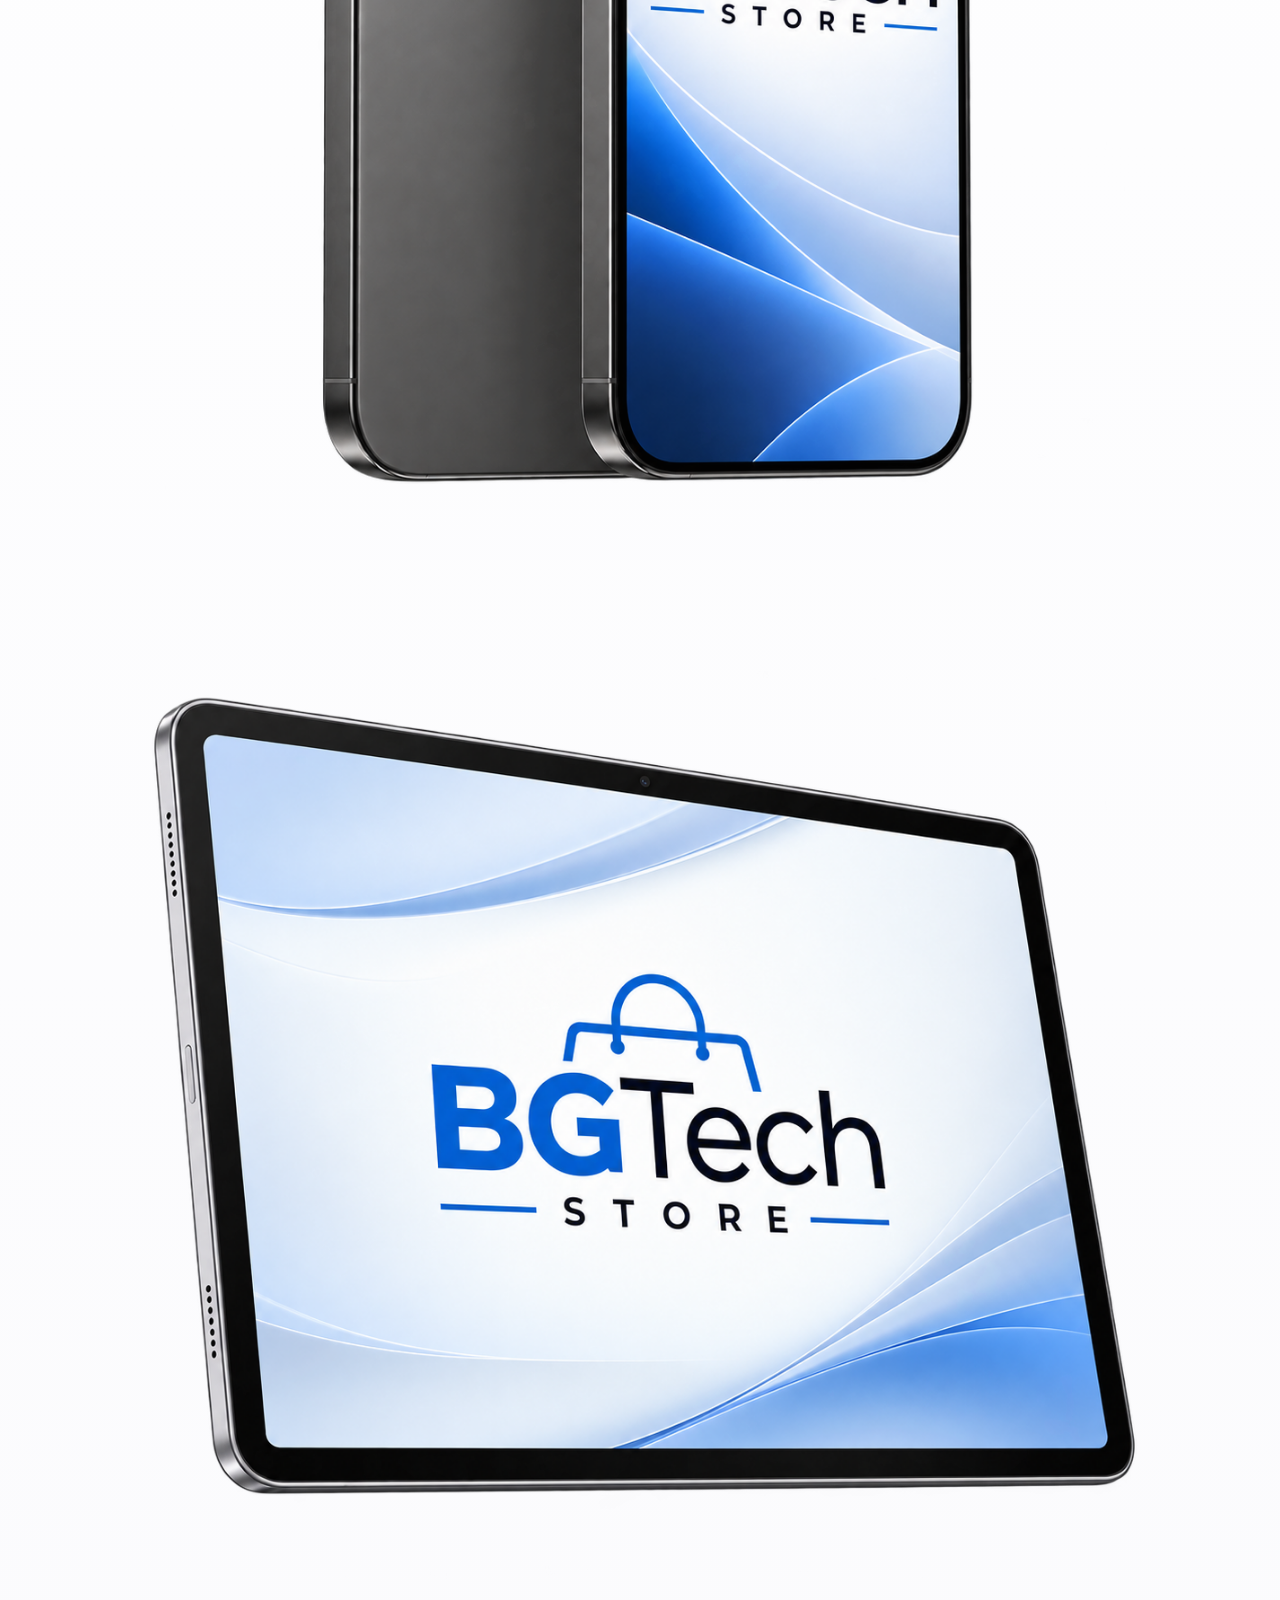
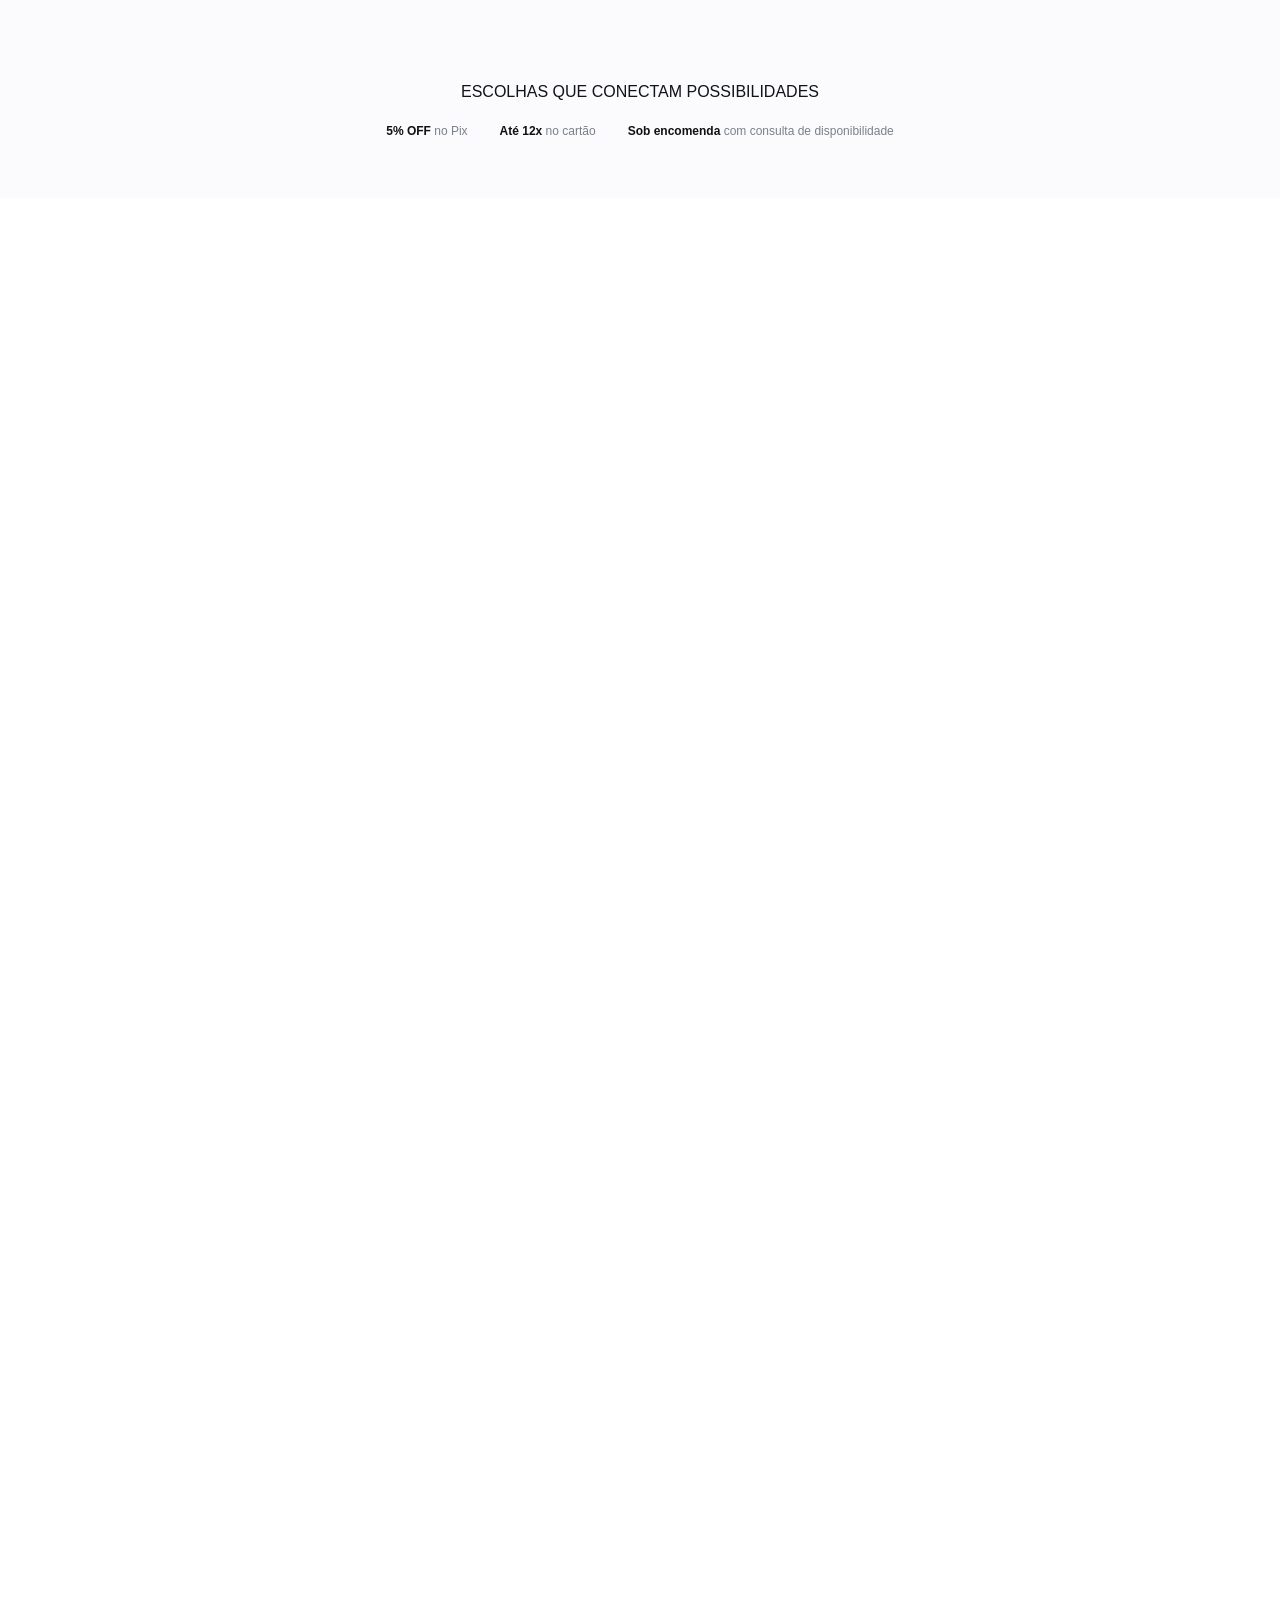
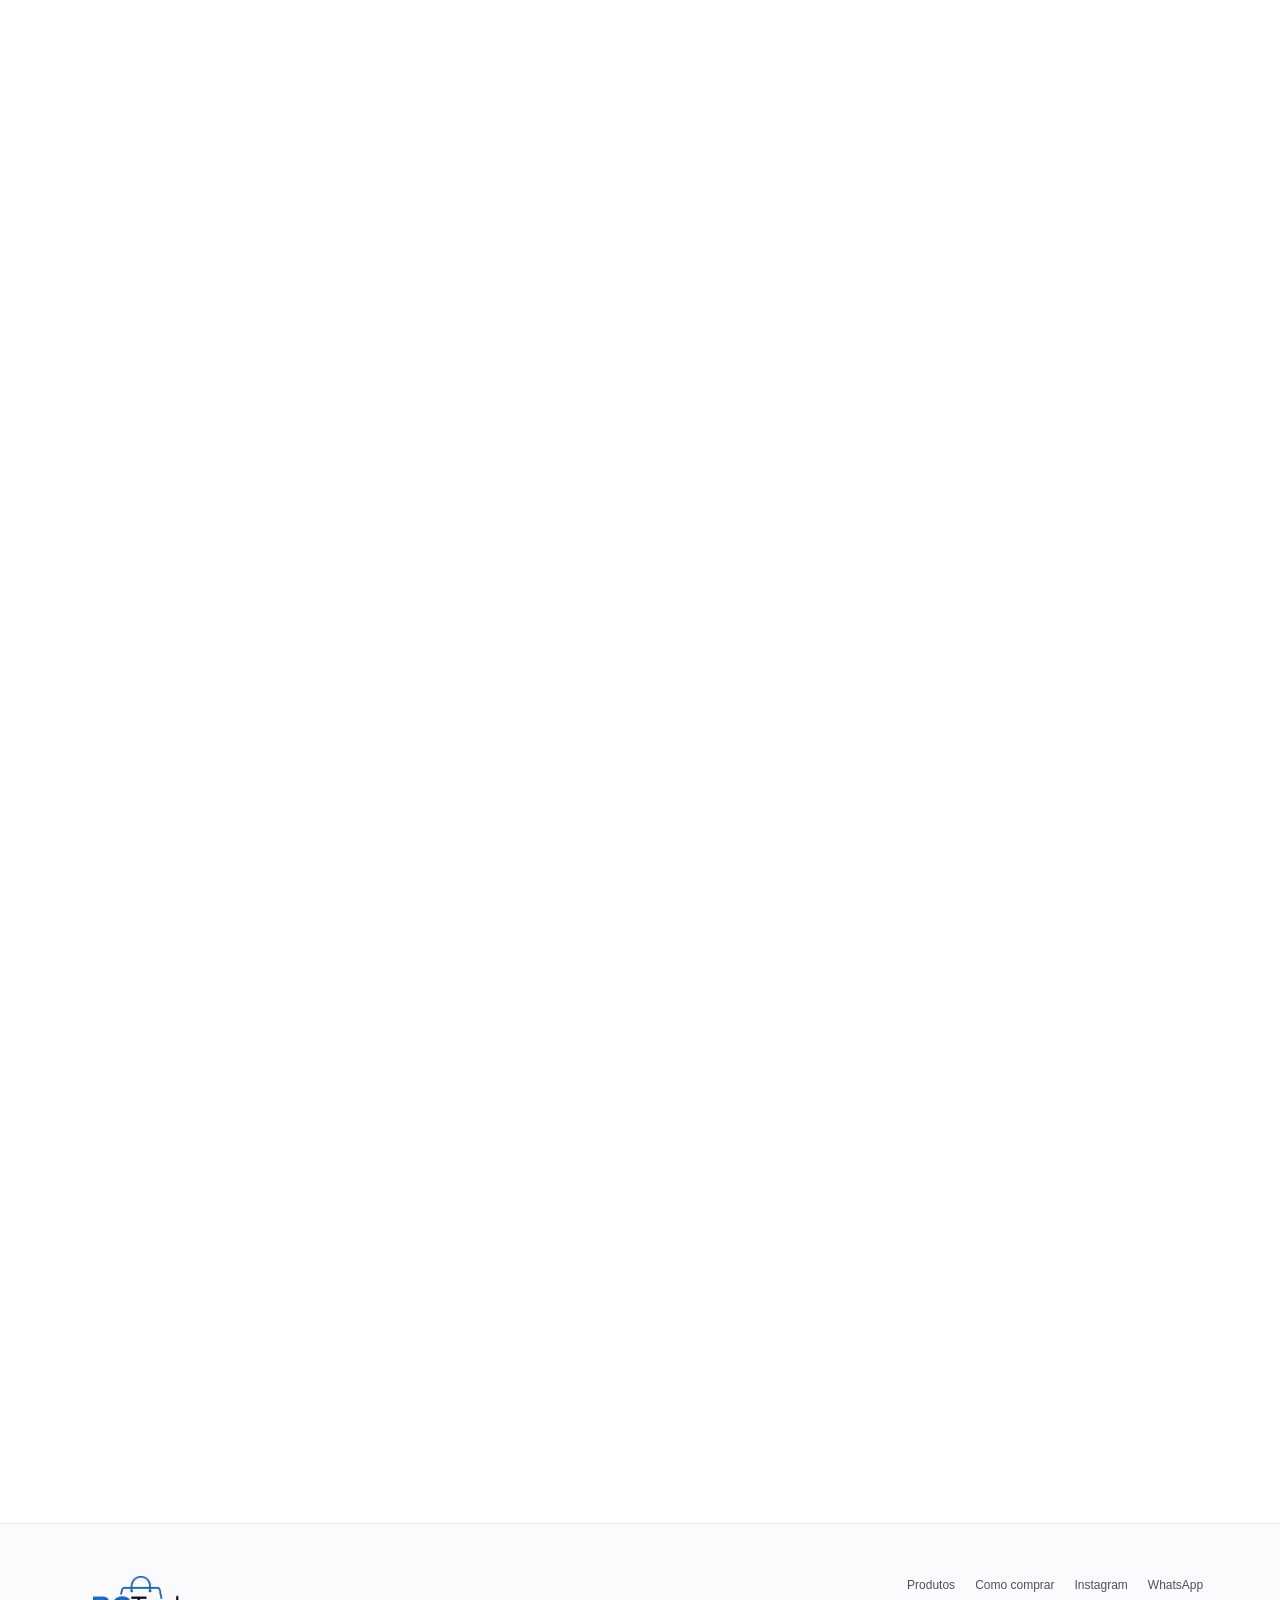
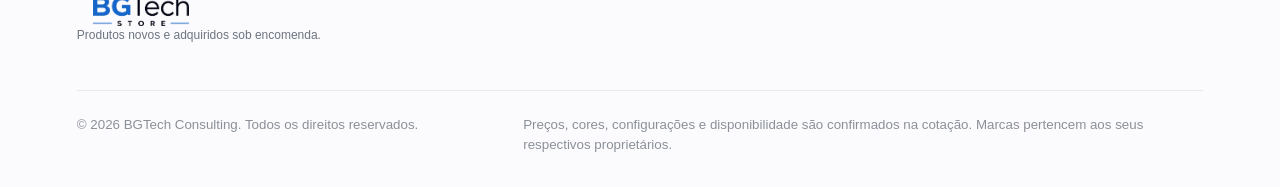
==== commit 294d5135: "Separa o site em páginas e adiciona setas na vitrine - Novas páginas: /sobre, /como-comprar e /entre" ====
--- a/index.html
+++ b/index.html
@@ -3,7 +3,7 @@
 <head>
   <meta charset="utf-8" />
   <meta name="viewport" content="width=device-width, initial-scale=1" />
-  <meta name="description" content="BGTech Store: smartphones, tablets, MacBooks, notebooks, smartwatches e acessórios sob encomenda, com atendimento consultivo, 5% de desconto no Pix e parcelamento em até 12x." />
+  <meta name="description" content="BGTech Store: iPhone, Apple Watch, iPad e Mac sob encomenda, com atendimento consultivo, 5% de desconto no Pix e parcelamento em até 12x." />
   <meta name="theme-color" content="#ffffff" />
   <meta name="robots" content="index,follow" />
 
@@ -36,16 +36,15 @@
   <a class="skip-link" href="#conteudo">Pular para o conteúdo</a>
 
   <header class="site-header" id="topo">
-    <a class="brand" href="#topo" aria-label="BGTech Store — início">
+    <a class="brand" href="/" aria-label="BGTech Store — início">
       <img src="assets/logo-bgtech-web.png" alt="BGTech Store" width="164" height="64" />
     </a>
 
     <nav class="desktop-nav" aria-label="Navegação principal">
+      <a href="/sobre">Sobre</a>
       <a href="/produtos">Produtos</a>
-      <a href="#perfis">Para sua rotina</a>
-      <a href="#como-comprar">Como comprar</a>
-      <a href="#entregas">Entregas</a>
-      <a href="#sobre">Sobre</a>
+      <a href="/como-comprar">Como comprar</a>
+      <a href="/entregas">Entregas</a>
     </nav>
 
     <a class="header-cta" data-wa="Olá BGTech Store! Quero encontrar a tecnologia ideal para a minha rotina." href="#">Falar no WhatsApp</a>
@@ -53,11 +52,10 @@
   </header>
 
   <nav class="mobile-menu" id="mobile-menu" hidden aria-label="Navegação móvel">
+    <a href="/sobre">Sobre</a>
     <a href="/produtos">Produtos</a>
-    <a href="#perfis">Para sua rotina</a>
-    <a href="#como-comprar">Como comprar</a>
-    <a href="#entregas">Entregas</a>
-    <a href="#sobre">Sobre</a>
+    <a href="/como-comprar">Como comprar</a>
+    <a href="/entregas">Entregas</a>
     <a class="mobile-wa" data-wa="Olá BGTech Store! Quero encontrar a tecnologia ideal para a minha rotina." href="#">Falar no WhatsApp</a>
   </nav>
 
@@ -91,47 +89,6 @@
       </div>
     </section>
 
-    <section class="story" id="experiencia" aria-label="Experiência BGTech">
-      <div class="story-sticky">
-        <div class="story-bg"><span class="story-glow glow-a"></span><span class="story-glow glow-b"></span></div>
-
-        <div class="story-copy story-copy-1">
-          <span class="eyebrow eyebrow-light">ESCOLHA COM CONTEXTO</span>
-          <h2>Um universo.<br>O seu ritmo.</h2>
-          <p>Seu uso, sua rotina e seu investimento vêm antes da ficha técnica.</p>
-        </div>
-
-        <div class="story-copy story-copy-2">
-          <span class="eyebrow eyebrow-light">MOBILIDADE + PERFORMANCE</span>
-          <h2>Estudo. Trabalho.<br>Criação. Dia a dia.</h2>
-          <p>Do notebook ao smartphone, cada categoria entra onde realmente agrega.</p>
-        </div>
-
-        <div class="story-copy story-copy-3">
-          <span class="eyebrow eyebrow-light">COMPRA CONSULTIVA</span>
-          <h2>Escolha melhor.<br>Compre com segurança.</h2>
-          <div class="story-actions">
-            <a class="btn btn-light" data-wa="Olá BGTech Store! Quero uma recomendação personalizada." href="#">Quero uma recomendação</a>
-            <a class="story-link" href="/produtos">Ver todos os produtos <span>↘</span></a>
-          </div>
-        </div>
-
-        <div class="story-device-stage" aria-hidden="true">
-          <figure class="story-device device-mac">
-            <img src="assets/macbook-fallback.png" data-fallback-src="assets/macbook-fallback.png" alt="MacBook Pro" />
-          </figure>
-          <figure class="story-device device-phone">
-            <img src="assets/smartphone-fallback.png" data-fallback-src="assets/smartphone-fallback.png" alt="Smartphone" />
-          </figure>
-          <figure class="story-device device-tablet">
-            <img src="assets/tablet-fallback.png" data-fallback-src="assets/tablet-fallback.png" alt="Tablet" />
-          </figure>
-        </div>
-
-        <div class="story-progress" aria-hidden="true"><span></span></div>
-      </div>
-    </section>
-
     <section class="section intro-section" id="categorias">
       <div class="section-title center reveal">
         <span class="eyebrow">EXPLORE POR CATEGORIA</span>
@@ -145,7 +102,7 @@
             <span class="card-kicker">MOBILIDADE E PRODUTIVIDADE</span>
             <h3>MacBook Pro e notebooks.</h3>
             <p>Mais espaço, conforto e desempenho para estudar, trabalhar, criar e produzir com fluidez.</p>
-            <a data-wa="Olá! Quero consultar MacBook Pro e notebooks." href="#">Explorar opções <span>→</span></a>
+            <a href="/produtos#sec-mac">Explorar opções <span>→</span></a>
           </div>
           <div class="editorial-media media-soft-blue dual-media">
             <div class="dual-device-showcase">
@@ -160,7 +117,7 @@
             <span class="card-kicker">CÂMERA + CONECTIVIDADE</span>
             <h3>Smartphones.</h3>
             <p>Opções para uso diário, fotografia, performance e autonomia.</p>
-            <a data-wa="Olá! Quero consultar opções de smartphones." href="#">Ver smartphones <span>→</span></a>
+            <a href="/produtos#sec-iphone">Ver smartphones <span>→</span></a>
           </div>
           <div class="editorial-media media-dark">
             <img src="assets/smartphone-fallback.png" data-fallback-src="assets/smartphone-fallback.png" alt="Smartphone" />
@@ -172,7 +129,7 @@
             <span class="card-kicker">TELA MAIOR, ROTINA LEVE</span>
             <h3>Tablets.</h3>
             <p>Estudo, leitura, mídia e produtividade em um formato versátil.</p>
-            <a data-wa="Olá! Quero consultar opções de tablets." href="#">Ver tablets <span>→</span></a>
+            <a href="/produtos#sec-ipad">Ver tablets <span>→</span></a>
           </div>
           <div class="editorial-media media-sky">
             <img src="assets/tablet-clean-v41.png" data-fallback-src="assets/tablet-clean-v41.png" alt="Tablet" />
@@ -184,7 +141,7 @@
             <span class="card-kicker">COMPLEMENTE SUA EXPERIÊNCIA</span>
             <h3>Smartwatches e acessórios.</h3>
             <p>Relógios inteligentes, fones, cabos, adaptadores, capas e outros eletrônicos selecionados.</p>
-            <a data-wa="Olá! Quero consultar smartwatches e acessórios." href="#">Consultar opções <span>→</span></a>
+            <a href="/produtos#sec-watch">Consultar opções <span>→</span></a>
           </div>
           <div class="accessory-art" aria-hidden="true">
             <span class="ring ring-1"></span><span class="ring ring-2"></span><span class="ring ring-3"></span>
@@ -192,76 +149,6 @@
             <div class="accessory-pill">Smartwatches</div><div class="accessory-pill second">Acessórios</div>
           </div>
         </article>
-      </div>
-    </section>
-
-    <section class="section profile-section" id="perfis">
-      <div class="section-title reveal">
-        <span class="eyebrow">POR PERFIL DE USO</span>
-        <h2>Comece pela sua necessidade.</h2>
-      </div>
-
-      <div class="profile-tabs" role="tablist" aria-label="Perfis de uso">
-        <button class="profile-tab active" id="tab-estudo" aria-controls="profile-panel" tabindex="0" data-profile="estudo" role="tab" aria-selected="true">Estudo</button>
-        <button class="profile-tab" id="tab-trabalho" aria-controls="profile-panel" tabindex="-1" data-profile="trabalho" role="tab" aria-selected="false">Trabalho</button>
-        <button class="profile-tab" id="tab-mobilidade" aria-controls="profile-panel" tabindex="-1" data-profile="mobilidade" role="tab" aria-selected="false">Mobilidade</button>
-        <button class="profile-tab" id="tab-performance" aria-controls="profile-panel" tabindex="-1" data-profile="performance" role="tab" aria-selected="false">Performance</button>
-      </div>
-
-      <div class="profile-panel reveal" id="profile-panel" role="tabpanel" aria-labelledby="tab-estudo">
-        <div class="profile-copy">
-          <span class="profile-number">01</span>
-          <h3 id="profile-title">Para estudar com mais organização.</h3>
-          <p id="profile-text">Tablets e notebooks ajudam em pesquisas, aulas, documentos, apresentações e multitarefa sem complicar a rotina.</p>
-          <a id="profile-link" data-wa="Olá! Quero uma recomendação para estudo." href="#">Receber recomendação <span>→</span></a>
-        </div>
-        <div class="profile-visual" aria-hidden="true">
-          <span class="profile-orbit"></span>
-          <img id="profile-image" src="assets/tablet-fallback.png" data-fallback-src="assets/tablet-fallback.png" alt="Tablet" />
-        </div>
-      </div>
-    </section>
-
-    <section class="section section-soft" id="como-comprar">
-      <div class="section-title center reveal">
-        <span class="eyebrow">COMO COMPRAR</span>
-        <h2>Simples do início ao fim.</h2>
-        <p>Atendimento direto, cotação clara e acompanhamento do pedido.</p>
-      </div>
-
-      <div class="steps-editorial">
-        <article class="step-card reveal"><span>01</span><h3>Conte o que procura.</h3><p>Produto, uso, orçamento ou até uma dúvida entre categorias.</p></article>
-        <article class="step-card reveal"><span>02</span><h3>Receba a cotação.</h3><p>Confirmamos disponibilidade, configuração, valor e condição de pagamento.</p></article>
-        <article class="step-card reveal"><span>03</span><h3>Confirme a encomenda.</h3><p>Você escolhe a condição adequada e formaliza o pedido.</p></article>
-        <article class="step-card reveal"><span>04</span><h3>Acompanhe a entrega.</h3><p>Preparação, conferência, embalagem e entrega ou rastreamento.</p></article>
-      </div>
-    </section>
-
-    <section class="section confidence-section" id="sobre">
-      <div class="confidence-copy reveal">
-        <span class="eyebrow">POR QUE BGTECH STORE</span>
-        <h2>Mais orientação.<br>Menos compra no escuro.</h2>
-        <p>A BGTech Store trabalha principalmente sob encomenda. A proposta é entender sua rotina e apresentar alternativas coerentes, sem empurrar um modelo só porque ele é mais caro ou mais famoso.</p>
-        <a class="text-link" data-wa="Olá! Quero ajuda para escolher o produto ideal." href="#">Quero ajuda para escolher <span>→</span></a>
-      </div>
-
-      <div class="confidence-grid reveal">
-        <article><strong>5%</strong><span>desconto no Pix</span></article>
-        <article><strong>12x</strong><span>parcelamento no cartão</span></article>
-        <article><strong>1:1</strong><span>atendimento consultivo</span></article>
-        <article><strong>↗</strong><span>produtos sob encomenda</span></article>
-      </div>
-    </section>
-
-    <section class="deliveries" id="entregas">
-      <div class="deliveries-inner reveal">
-        <span class="eyebrow eyebrow-light">BASTIDORES E ENTREGAS</span>
-        <h2>Do pedido à entrega, cada etapa importa.</h2>
-        <p>Preparação, conferência, embalagem e entrega fazem parte da experiência BGTech Store.</p>
-        <div class="deliveries-flow" aria-label="Fluxo de entrega">
-          <span>Preparação</span><i>→</i><span>Conferência</span><i>→</i><span>Embalagem</span><i>→</i><span>Entrega</span>
-        </div>
-        <a class="btn btn-light" href="https://instagram.com/bgtechstore" target="_blank" rel="noopener noreferrer">Ver bastidores no Instagram</a>
       </div>
     </section>
 
--- a/styles.css
+++ b/styles.css
@@ -1,13 +1,83 @@
-@charset "UTF-8";
-:root{--blue:#287cff;--ink:#14151a;--muted:#73767e;--dark:#090a0c;--line:#ffffff18;color-scheme:light;--phone-metal:#9ea9b9}
-*{box-sizing:border-box}html{scroll-behavior:smooth;scroll-padding-top:82px}body{margin:0;font-family:Arial,Helvetica,sans-serif;color:var(--ink);background:#f5f5f7;-webkit-font-smoothing:antialiased}a{color:inherit;text-decoration:none}button,input{font:inherit}button,a,input{-webkit-tap-highlight-color:transparent}button,a{touch-action:manipulation}button{cursor:pointer}img{max-width:100%;display:block}button:focus-visible,a:focus-visible,input:focus-visible{outline:3px solid #398cff;outline-offset:6px}button{color:inherit}h1,h2,h3,p{margin:0}h1,h2,h3{letter-spacing:-.055em}h2{font-size:clamp(38px,4.5vw,68px);line-height:1.06;font-weight:600}h3{font-weight:600}p{line-height:1.65}.skip-link{position:fixed;top:10px;left:10px;padding:15px;background:white;z-index:100;transform:translateY(-160%)}.skip-link:focus{transform:none}[hidden]{display:none!important}
-.site-header{height:78px;position:sticky;top:0;z-index:50;display:flex;align-items:center;justify-content:space-between;gap:26px;padding:0 5.5%;background:#090a0cf2;backdrop-filter:blur(18px);border-bottom:1px solid var(--line);color:#f4f4f5}.brand{display:flex;flex-direction:column;align-items:center;flex-shrink:0}.brand-mark{font-size:23px;letter-spacing:-1.3px;font-weight:800;position:relative}.brand-mark>span{font-weight:400}.brand-mark i{display:inline-block;background:var(--blue);border-radius:50%;width:5px;height:5px;margin-left:3px}.brand-store{font-size:8px;letter-spacing:6px;margin-left:6px;margin-top:3px}.desktop-nav{display:flex;gap:30px;font-size:12px;color:#c4c5ca}.desktop-nav a:hover{color:white}.nav-cta{font-size:12px;border:1px solid #ffffff35;border-radius:30px;padding:12px 17px}.nav-cta span{margin-left:12px}.menu-btn{display:none;background:none;border:0;padding:12px}.menu-btn span{display:block;width:22px;height:1px;background:white;margin:6px 0}.mobile-menu{position:fixed;z-index:49;top:70px;width:100%;padding:20px 24px 32px;background:#101114;color:white;border-bottom:1px solid #333}.mobile-menu a{display:block;padding:14px 0;font-size:18px}
-.hero{background:var(--dark);color:white;position:relative;min-height:800px;min-height:calc(100svh - 78px);display:grid;grid-template-columns:1.05fr 1fr;align-items:center;padding:55px 7% 92px;overflow:hidden;isolation:isolate}.hero:before{content:"";position:absolute;inset:0;background:radial-gradient(ellipse at 76% 48%,#24334a35,transparent 55%);z-index:-1}.hero-copy{z-index:2;padding-bottom:20px}.eyebrow{font-size:10px;letter-spacing:.18em;font-weight:600;line-height:1.8}.hero .eyebrow{color:#b2b6c0;font-size:9px;letter-spacing:.15em}.blue-dot{display:inline-block;width:5px;height:5px;border-radius:50%;background:#488dff;margin:0 7px 2px 0;box-shadow:0 0 13px #287cff}.hero h1{font-size:clamp(58px,6.6vw,108px);font-weight:600;line-height:1.02;margin:27px 0 28px;letter-spacing:-.065em}.hero h1>span{color:#9ca7ba;background:linear-gradient(100deg,#ecf0f9,#8795af);background-clip:text;-webkit-text-fill-color:transparent}.hero-description{color:#999da7;font-size:17px;line-height:1.65}.actions{display:flex;align-items:center;gap:25px;margin-top:34px}.button{display:inline-flex;align-items:center;justify-content:center;gap:22px;border-radius:40px;padding:17px 24px;font-size:13px;font-weight:500;min-height:50px;transition:background .2s,transform .2s}.button:hover{transform:translateY(-2px)}.primary{background:var(--blue);color:white}.primary:hover{background:#1267eb}.text-link{display:inline-flex;align-items:center;gap:15px;color:#0968e7;font-size:13px}.text-link:hover{text-decoration:underline;text-underline-offset:5px}.text-link.light{color:#e5e6eb}.hero-bottom{position:absolute;bottom:30px;left:7%;right:7%;display:flex;justify-content:space-between;align-items:center;color:#70747e;font-size:8px;letter-spacing:.14em;border-top:1px solid var(--line);padding-top:25px}.hero-bottom a{color:#b1b4bc;font-size:10px;letter-spacing:0}.hero-bottom a span{margin-left:14px}
-.hero-art{height:600px;position:relative;min-width:0;scroll-margin-top:100px}.art-word{font-weight:800;position:absolute;font-size:clamp(140px,22vw,330px);letter-spacing:-.08em;top:100px;left:-10%;color:#ffffff03;-webkit-text-stroke:1px #ffffff0c;z-index:-1}.light-beam{position:absolute;inset:10% -35% 0 10%;background:radial-gradient(ellipse,#466ca324,transparent 65%);filter:blur(30px);pointer-events:none}.device-view{position:absolute;inset:20px 0 70px;perspective:1100px;display:grid;place-items:center}.phone-assembly{width:238px;height:475px;position:relative;transform-style:preserve-3d;transform:rotateX(8deg) rotateY(var(--rotation,-24deg)) rotateZ(var(--phone-lean,12deg)) translateY(var(--phone-shift,0px));transition:transform .65s cubic-bezier(.2,.7,.2,1);will-change:transform}.phone-back,.phone-front{position:absolute;inset:0;border-radius:39px;backface-visibility:hidden;overflow:hidden;border:3px solid #aeb8c7}.phone-back{transform:translateZ(12px);background:linear-gradient(115deg,#e0e3e7 0%,#a6adb9 22%,#87919f 52%,#bcc3cd 85%,#d4d8df);box-shadow:inset 0 0 0 2px #e9edf24d,inset 10px 0 20px #ffffff22}.phone-back:after{content:"";position:absolute;inset:0;background:linear-gradient(125deg,transparent 45%,#f5f7ff55 50%,transparent 55%);opacity:.35;pointer-events:none}.camera-island{position:absolute;top:15px;left:14px;width:125px;height:139px;background:linear-gradient(120deg,#cad0d9,#7d8795);border-radius:29px;border:1px solid #e2e6ec;box-shadow:2px 4px 5px #28364677,inset 0 0 0 2px #ffffff28}.lens{position:absolute;width:48px;height:48px;border-radius:50%;background:radial-gradient(circle at 43% 40%,#456582 0%,#142b44 10%,#080d19 18%,#1d2d45 26%,#060a12 34%,#0a0c10 49%,#3c424c 51%,#12151b 60%,#9099a7 63%,#c3cbd7 68%,#666f7d 73%);border:1px solid #5d6672;box-shadow:2px 4px 4px #161c2477}.lens:after{content:"";position:absolute;width:9px;height:5px;border-radius:50%;background:#a9c6f555;left:14px;top:11px;filter:blur(1px)}.lens-one{left:8px;top:10px}.lens-two{left:8px;bottom:10px}.lens-three{right:8px;top:44px}.flash{position:absolute;right:24px;top:14px;width:18px;height:18px;border:2px solid #a6adb8;background:#f0eadf;border-radius:50%;box-shadow:inset 0 0 4px #fff}.sensor{position:absolute;right:27px;bottom:15px;border-radius:50%;background:#28313b;width:13px;height:13px}.back-monogram{position:absolute;top:54%;width:100%;text-align:center;letter-spacing:-1px;color:#4b566c66;font-weight:700;font-size:22px}.back-monogram span{font-weight:400}.back-detail{position:absolute;bottom:34px;left:0;width:100%;text-align:center;font-size:5px;letter-spacing:1.6px;color:#556076}.phone-front{transform:rotateY(180deg) translateZ(12px);border:5px solid #24272e;background:#050611;box-shadow:0 0 0 1px #c4cbd7,inset 0 0 0 2px #000}.screen-art{position:absolute;inset:0;background:radial-gradient(ellipse at 20% 30%,#152e97,#04040e 65%)}.screen-art i{position:absolute;left:-60px;top:75px;width:330px;height:210px;border-radius:50%;transform:rotate(-45deg);border:2px solid #73a1ff;box-shadow:0 0 15px #346bff,inset 0 0 30px #183ce3;background:linear-gradient(15deg,#080b2c88,#204ed888)}.screen-art i:nth-child(2){top:200px;left:-5px;transform:rotate(-45deg);border-color:#8d75ff;background:#25184844}.screen-art i:nth-child(3){top:315px;left:55px;border-color:#c2caff}.dynamic-island{position:absolute;top:10px;left:50%;transform:translateX(-50%);width:69px;height:20px;border-radius:30px;background:#030305}.screen-copy{position:absolute;top:38%;width:100%;text-align:center;text-shadow:0 1px 15px #0008}.screen-copy span{font-size:16px}.screen-copy strong{display:block;font-size:50px;letter-spacing:-3px;margin-top:4px}.screen-bar{position:absolute;bottom:9px;left:35%;width:30%;height:4px;border-radius:9px;background:#eee}.phone-side{position:absolute;top:37px;height:401px;width:24px;background:linear-gradient(90deg,#697383,#d1d7e0 35%,#828d9d 65%,#c7cfda);backface-visibility:hidden}.side-left{left:-12px;transform:rotateY(-90deg)}.side-right{right:-12px;transform:rotateY(90deg)}.phone-side i{position:absolute;left:8px;top:80px;width:8px;height:43px;border-radius:8px;background:#737c8c;border:1px solid #c7d0dc}.side-left i:nth-child(2){top:140px}.side-right i{top:105px;height:60px}.phone-edge{position:absolute;left:37px;width:164px;height:24px;background:linear-gradient(#758090,#c7cfda,#8792a2);backface-visibility:hidden}.edge-top{top:-12px;transform:rotateX(90deg)}.edge-bottom{bottom:-12px;transform:rotateX(-90deg)}.edge-bottom i{position:absolute;width:25px;height:7px;background:#161a21;border-radius:5px;left:70px;top:9px}.device-shadow{position:absolute;width:240px;height:18px;border-radius:50%;background:#020306;filter:blur(14px);bottom:95px;left:calc(50% - 120px)}.device-controls{position:absolute;bottom:30px;display:flex;align-items:center;gap:12px;justify-content:center;width:100%;font-size:10px;color:#9a9eaa}.device-controls label span{margin-left:7px}.device-controls input{width:75px;height:22px;accent-color:#acbdd8;cursor:pointer}.device-controls button{border:1px solid #ffffff25;border-radius:20px;background:#ffffff07;color:#c7ccd5;padding:8px 12px;font-size:10px;min-height:34px}.art-note{position:absolute;bottom:0;width:100%;text-align:center;font-size:8px;color:#686e7b}
-.benefit-strip{display:flex;justify-content:center;gap:65px;padding:24px 6%;background:#111216;color:#8a8e99;font-size:11px;border-top:1px solid var(--line)}.benefit-strip b{color:#d1d3da;font-weight:500}.section{padding:110px max(6%,calc((100vw - 1280px)/2));}.section-heading h2{margin-top:20px}.section-heading h2 span{color:#8a8d96}.section-heading>p:last-child{font-size:16px;color:#7c808a;margin-top:23px}.experience{background:#101114;color:#f2f2f6;padding-top:110px;padding-bottom:110px}.experience .eyebrow{color:#8e95a4}.feature-grid{display:grid;grid-template-columns:repeat(3,1fr);gap:38px;margin-top:70px}.feature{border-top:1px solid #ffffff1c;padding-top:20px}.feature-index{font-size:9px;letter-spacing:.14em;color:#888e9b}.feature-visual{height:190px;position:relative;display:flex;align-items:center;justify-content:center;overflow:hidden}.feature h3{font-size:23px;letter-spacing:-.04em;margin:14px 0}.feature>p{font-size:13px;color:#9296a0;max-width:315px}.camera-visual{gap:0;transform:rotate(-10deg)}.camera-visual i{height:82px;width:82px;border-radius:50%;border:6px solid #454e5d;background:radial-gradient(circle,#566a9e 0%,#0b1327 18%,#33476b 27%,#0a0c13 38%,#0d1016 60%,#697385 64%,#151921 70%);box-shadow:0 12px 30px #0009;margin-left:-15px}.camera-visual i:nth-child(2){transform:translateY(-22px)}.camera-visual i:nth-child(3){transform:translateY(6px)}.orbit-visual i{position:absolute;width:240px;height:94px;border:1px solid #3a465b;border-radius:50%;transform:rotate(-25deg)}.orbit-visual i:nth-child(2){transform:rotate(25deg);width:220px;height:110px}.orbit-visual span{font-size:35px;line-height:1;letter-spacing:-2px;z-index:1;background:#101114;padding:6px;color:#c2cbdc;text-align:center}.choice-visual{flex-direction:column}.choice-visual>span{font-size:73px;letter-spacing:-5px;color:#c5cbd5}.choice-visual i{font-style:normal;font-size:8px;letter-spacing:.2em;color:#707b8f}
-.collection{background:#f5f5f7}.collection-heading{display:flex;align-items:flex-end;justify-content:space-between;gap:30px;margin-bottom:48px}.collection-heading .eyebrow{color:#70757e;margin-bottom:18px}.collection-heading h2{font-size:clamp(36px,4vw,56px)}.collection-heading>p{font-size:13px;color:#787d85}.collection-grid{display:grid;grid-template-columns:1fr 1fr;gap:22px}.product-card{border-radius:24px;background:white;overflow:hidden;position:relative;min-height:550px;display:flex;flex-direction:column;isolation:isolate}.product-copy{padding:40px 40px 0;z-index:2}.product-copy .eyebrow{font-size:8px;color:#838793}.product-copy h3{font-size:42px;line-height:1.06;margin:16px 0 13px}.product-copy p{font-size:14px;color:#81858e;margin-bottom:19px}.product-card img{width:85%;height:320px;object-fit:contain;align-self:center;transition:transform .8s cubic-bezier(.2,.7,.2,1)}.product-card:hover img{transform:scale(1.04) translateY(-5px)}.product-wide{grid-column:1/-1;display:grid;grid-template-columns:.85fr 1.15fr;min-height:470px;align-items:center;background:radial-gradient(ellipse at 70% 80%,#dfe8f0,#fdfdfd 65%)}.product-wide .product-copy{padding:45px 0 45px 55px}.product-wide .product-copy h3{font-size:56px}.product-wide img{width:100%;height:440px;object-fit:contain}.accessories{background:radial-gradient(ellipse at 80% 60%,#263548,#141921 65%);color:white;min-height:420px}.accessories .product-copy p{color:#a4abb7}.accessories img{height:410px;width:90%}.consultation{display:grid;grid-template-columns:1fr 1fr;gap:100px;background:#fff}.consultation-intro .eyebrow{color:#777e8b;font-size:9px;margin-bottom:24px}.consultation-intro h2 span{color:#287cff}.consultation-intro>p:not(.eyebrow){color:#7e838c;font-size:14px;max-width:340px;margin-top:28px;margin-bottom:28px}.steps{list-style:none;margin:0;padding:24px 0}.steps li{display:flex;gap:28px;border-top:1px solid #e3e5ea;padding:32px 0}.steps li>span{color:#9aa2b0;font-size:11px;padding-top:7px}.steps h3{font-size:23px;letter-spacing:-.04em;margin-bottom:12px}.steps p{font-size:13px;color:#7d838d;max-width:340px}.closing{background:#0b0c0f;color:#fff;text-align:center;padding:105px 24px 95px;background-image:radial-gradient(ellipse at 50% 105%,#182e53,transparent 60%)}.closing .eyebrow{color:#8c95a4;margin-bottom:24px}.closing h2{font-size:clamp(56px,6.5vw,96px);line-height:1.02}.closing h2 span{color:#a6b5d1}.closing p:not(.eyebrow){font-size:15px;color:#989eab;margin:25px 0 30px}.instagram-link{display:block;font-size:11px;color:#979fab;margin-top:29px}.instagram-link:hover{color:white}footer{background:#090a0c;color:#737a88;padding:40px 6% 28px}.footer-top{display:flex;gap:28px;align-items:center;padding-bottom:30px}.footer-brand{color:#e9eaf0}.footer-top p{flex:1;font-size:11px;margin-left:20px}.footer-top>a:not(.brand){font-size:11px;color:#c0c4ce}.footer-bottom{border-top:1px solid #ffffff16;padding-top:23px;display:flex;gap:55px;justify-content:space-between}.footer-bottom p{font-size:9px;max-width:620px}.reveal{opacity:1;transform:none}.motion-ready .reveal{opacity:0;transform:translateY(24px);transition:opacity .8s,transform .8s}.motion-ready .reveal.visible{opacity:1;transform:none}
-@media(min-width:1500px){.hero{padding-left:max(7%,calc((100vw - 1400px)/2));padding-right:max(7%,calc((100vw - 1400px)/2))}.hero-art{height:680px}.phone-assembly{width:270px;height:540px}.phone-side{height:466px}.phone-edge{width:196px}.device-controls{bottom:35px}.device-view{inset:40px 0 75px}}
-@media(max-width:1100px){.desktop-nav{gap:18px}.nav-cta{font-size:11px;padding:10px 12px}.hero{padding-inline:5%;grid-template-columns:1.1fr 1fr}.hero h1{font-size:65px}.hero .eyebrow{font-size:8px;letter-spacing:.1em}.hero-art{height:570px}.phone-assembly{width:211px;height:430px}.phone-side{height:356px}.phone-edge{width:137px}.actions{gap:18px}.actions .text-link{font-size:11px}.button{font-size:12px;padding:16px 20px}.benefit-strip{gap:30px}.section{padding:85px 6%}.feature-grid{gap:25px}.consultation{gap:50px}.device-controls{gap:8px}.device-controls label{font-size:9px}.device-controls input{width:50px}}
-@media(max-width:800px){.site-header{height:70px;padding-inline:6%}.desktop-nav,.nav-cta{display:none}.menu-btn{display:block}.hero{grid-template-columns:1fr;min-height:0;text-align:center;padding:60px 24px 90px}.hero-copy{padding:0}.hero h1{font-size:clamp(50px,10vw,78px);margin:22px 0}.hero .eyebrow{font-size:8px}.hero-description{font-size:15px}.actions{justify-content:center;gap:23px;margin-top:25px}.hero-art{height:535px;margin-top:24px;width:100%;max-width:500px;justify-self:center;scroll-margin-top:85px}.device-view{inset:20px 0 70px}.phone-assembly{width:211px;height:420px;--phone-lean:9deg}.phone-side{height:346px}.art-word{font-size:230px;top:90px;left:0;width:100%}.hero-bottom{left:6%;right:6%;bottom:26px;padding-top:20px}.hero-bottom>span:last-child{display:none}.hero-bottom>span:first-child{font-size:7px}.device-controls{bottom:30px;gap:13px}.device-controls input{width:70px}.device-controls label{font-size:10px}.art-note{bottom:3px}.benefit-strip{display:grid;grid-template-columns:1fr 1fr;text-align:center;gap:14px 12px;padding:24px;font-size:10px}.section{padding:75px 6%}.section-heading h2{font-size:43px}.section-heading>p:last-child{font-size:14px}.feature-grid{grid-template-columns:1fr;gap:35px;margin-top:45px}.feature{display:grid;grid-template-columns:1fr 1fr;column-gap:22px}.feature-index{grid-column:1/-1}.feature-visual{grid-column:2;grid-row:2/4;height:160px}.feature h3{grid-column:1;grid-row:2;align-self:end;font-size:21px;line-height:1.15}.feature>p{grid-column:1;grid-row:3;font-size:12px}.camera-visual i{width:65px;height:65px;flex-shrink:0}.orbit-visual i{width:150px;height:90px}.orbit-visual i:nth-child(2){width:150px;height:80px}.choice-visual>span{font-size:54px}.choice-visual i{font-size:6px}.collection-heading{display:block;margin-bottom:32px}.collection-heading h2{font-size:40px}.collection-heading>p{margin-top:20px}.collection-grid{gap:16px}.product-card{min-height:440px}.product-copy{padding:27px 24px 0}.product-copy h3{font-size:31px}.product-copy p{font-size:12px}.product-copy .eyebrow{font-size:7px}.product-card img{height:240px;width:100%}.product-wide{min-height:390px}.product-wide .product-copy{padding:35px 0 35px 30px}.product-wide .product-copy h3{font-size:39px}.product-wide img{height:330px}.product-card .text-link{font-size:11px;gap:8px}.consultation{grid-template-columns:1fr;gap:35px}.consultation-intro h2{font-size:49px}.consultation-intro>p:not(.eyebrow){max-width:470px}.steps li{padding:25px 0}.steps p{max-width:none}.steps{padding:0}.closing{padding:80px 24px}.footer-top{flex-wrap:wrap;gap:22px}.footer-top p{flex-basis:60%;margin-left:0}.footer-bottom{display:block}.footer-bottom p+p{margin-top:15px}}
-@media(max-width:480px){.hero{padding-top:46px}.hero h1{font-size:52px}.hero-art{height:500px}.phone-assembly{width:190px;height:386px}.phone-side{height:312px}.phone-edge{width:116px}.camera-island{transform:scale(.88);transform-origin:top left}.art-word{font-size:190px;top:100px}.hero-bottom>span:first-child{font-size:6px}.hero-bottom a{font-size:9px}.collection-grid{grid-template-columns:1fr}.product-wide{grid-column:auto;display:flex;min-height:520px}.product-wide .product-copy{padding:32px 30px 0;align-self:flex-start}.product-wide .product-copy h3{font-size:40px}.product-wide img{height:300px}.product-card{min-height:490px}.product-card img{height:290px}.product-copy{padding:32px 30px 0}.product-copy h3{font-size:38px}.feature{column-gap:14px}.feature-visual{height:185px}.choice-visual>span{font-size:46px}.choice-visual i{letter-spacing:.1em}.section-heading h2{font-size:37px}.collection-heading h2{font-size:36px}.footer-top p{font-size:10px;flex-basis:55%}.actions{gap:17px}.button{gap:14px}.device-controls{gap:8px}.device-controls input{width:55px}}
-@media(prefers-reduced-motion:reduce){html{scroll-behavior:auto}*,*:before,*:after{transition:none!important;animation:none!important}.motion-ready .reveal{opacity:1;transform:none}.phone-assembly{will-change:auto}}
+:root{
+  --navy:#07182f;
+  --navy-2:#0b274c;
+  --ink:#101318;
+  --muted:#6e7480;
+  --blue:#0877ed;
+  --blue-soft:#e9f3ff;
+  --line:#e6e8ec;
+  --soft:#f5f5f7;
+  --white:#fff;
+  --radius-xl:36px;
+  --radius-lg:28px;
+  --shadow:0 28px 80px rgba(7,24,47,.12);
+}
+*{box-sizing:border-box}
+html{scroll-behavior:smooth;scroll-padding-top:82px}
+body{margin:0;font-family:Inter,-apple-system,BlinkMacSystemFont,"Segoe UI",Roboto,Helvetica,Arial,sans-serif;color:var(--ink);background:#fff;line-height:1.5;-webkit-font-smoothing:antialiased}
+body.menu-open{overflow:hidden}
+a{color:inherit;text-decoration:none}img{max-width:100%;display:block}button,a{-webkit-tap-highlight-color:transparent}
+h1,h2,h3,p{margin-top:0}.skip-link{position:fixed;left:16px;top:-60px;z-index:1000;background:#111;color:#fff;padding:10px 14px;border-radius:10px}.skip-link:focus{top:16px}
+
+.site-header{position:sticky;top:0;z-index:60;height:72px;display:flex;align-items:center;gap:28px;padding:0 clamp(18px,4.6vw,74px);background:rgba(255,255,255,.84);backdrop-filter:saturate(180%) blur(22px);-webkit-backdrop-filter:saturate(180%) blur(22px);border-bottom:1px solid rgba(0,0,0,.06)}
+.brand{margin-right:auto;display:flex;align-items:center}.brand img{width:136px;height:54px;object-fit:contain}
+.desktop-nav{display:flex;gap:27px;font-size:12px;font-weight:620;color:#2e3440}.desktop-nav a{transition:.2s}.desktop-nav a:hover{color:var(--blue)}
+.header-cta{padding:10px 16px;border-radius:999px;background:#111;color:#fff;font-size:12px;font-weight:720;transition:.2s}.header-cta:hover{background:var(--blue);transform:translateY(-1px)}
+.menu-btn{display:none;width:42px;height:42px;border:0;background:#f3f4f6;border-radius:50%;align-items:center;justify-content:center;flex-direction:column;gap:5px}.menu-btn span{width:18px;height:1.5px;background:#111;transition:.2s}.menu-btn[aria-expanded="true"] span:first-child{transform:translateY(3.25px) rotate(45deg)}.menu-btn[aria-expanded="true"] span:last-child{transform:translateY(-3.25px) rotate(-45deg)}
+.mobile-menu{position:fixed;top:72px;left:0;right:0;z-index:55;padding:18px 24px 26px;background:rgba(255,255,255,.97);backdrop-filter:blur(20px);border-bottom:1px solid var(--line);box-shadow:0 24px 45px rgba(0,0,0,.08)}.mobile-menu a{display:block;padding:13px 0;font-weight:680}.mobile-menu .mobile-wa{margin-top:8px;text-align:center;border-radius:14px;padding:13px;background:#111;color:#fff}
+
+.eyebrow{display:inline-block;margin-bottom:15px;font-size:10px;font-weight:820;letter-spacing:.18em;color:var(--blue)}.eyebrow-light{color:#71b9ff}
+.btn{display:inline-flex;align-items:center;justify-content:center;min-height:50px;padding:0 24px;border-radius:999px;font-size:14px;font-weight:720;transition:.2s}.btn-primary{background:var(--blue);color:#fff}.btn-primary:hover{background:#0067d8;transform:translateY(-2px)}.btn-ghost{background:transparent;color:var(--blue)}.btn-ghost:hover{background:var(--blue-soft)}.btn-light{background:#fff;color:#111}.btn-light:hover{background:#edf5ff;color:#0b4f94}
+
+.hero-clean{min-height:calc(100vh - 72px);padding:90px clamp(24px,6vw,96px) 58px;display:grid;grid-template-rows:auto 1fr auto;align-items:center;overflow:hidden;background:linear-gradient(180deg,#fff 0%,#fbfbfd 100%)}
+.hero-copy{text-align:center;max-width:900px;margin:0 auto;z-index:3}.hero-copy h1{font-size:clamp(52px,6.9vw,104px);line-height:.94;letter-spacing:-.065em;margin-bottom:24px;font-weight:760}.hero-copy p{max-width:720px;margin:0 auto;color:var(--muted);font-size:clamp(17px,1.55vw,22px);line-height:1.55}.hero-actions{display:flex;justify-content:center;gap:8px;margin-top:28px;flex-wrap:wrap}
+.hero-product{position:relative;display:grid;place-items:center;min-height:390px;margin-top:16px;isolation:isolate}.hero-halo{position:absolute;width:min(76vw,980px);height:min(36vw,430px);border-radius:50%;background:radial-gradient(circle,rgba(72,163,255,.15),transparent 68%);filter:blur(8px);z-index:-1}.hero-product-img{width:min(980px,78vw);max-height:460px;object-fit:contain;filter:drop-shadow(0 34px 52px rgba(0,0,0,.18));transform:scale(var(--hero-scale,1)) translateY(var(--hero-y,0px));transition:filter .2s;will-change:transform}
+.hero-meta{display:flex;justify-content:center;gap:32px;flex-wrap:wrap;padding-top:18px;font-size:12px;color:#7a8089}.hero-meta strong{color:#111;font-weight:760}
+
+.story{height:310vh;position:relative;background:#030711;color:#fff}.story-sticky{position:sticky;top:0;height:100vh;min-height:620px;overflow:hidden;background:linear-gradient(180deg,#02050a,#061426 65%,#030711);perspective:1400px}.story-bg{position:absolute;inset:0;overflow:hidden}.story-glow{position:absolute;border-radius:50%;filter:blur(55px);opacity:.48}.glow-a{width:50vw;height:50vw;left:-14vw;top:18%;background:radial-gradient(circle,#0877ed,transparent 70%)}.glow-b{width:48vw;height:48vw;right:-15vw;bottom:-20%;background:radial-gradient(circle,#50b8ff,transparent 72%)}
+.story-copy{position:absolute;z-index:8;left:clamp(26px,7vw,112px);top:50%;width:min(650px,43vw);transform:translateY(-50%);opacity:0;will-change:opacity,transform}.story-copy-1{opacity:1}.story-copy h2{font-size:clamp(48px,5.1vw,80px);line-height:.96;letter-spacing:-.055em;margin-bottom:22px}.story-copy p{max-width:560px;color:rgba(229,237,248,.67);font-size:clamp(15px,1.2vw,19px);line-height:1.65}.story-actions{display:flex;align-items:center;gap:18px;margin-top:30px;flex-wrap:wrap}.story-link{font-size:14px;font-weight:700;color:#d8eaff}.story-link span{margin-left:5px}
+.story-device-stage{position:absolute;right:clamp(1vw,4vw,70px);top:50%;width:min(49vw,750px);height:min(72vh,720px);transform:translateY(-50%);transform-style:preserve-3d}.story-device{position:absolute;margin:0;will-change:transform,opacity;filter:drop-shadow(0 34px 55px rgba(0,0,0,.5))}.story-device img{width:100%;height:100%;object-fit:contain}.device-mac{width:520px;height:340px;left:50%;top:50%;margin:-170px 0 0 -260px;z-index:3}.device-phone{width:210px;height:340px;left:62%;top:51%;margin:-170px 0 0 -105px;z-index:5}.device-tablet{width:330px;height:260px;left:38%;top:50%;margin:-130px 0 0 -165px;z-index:2;opacity:.68}
+.story-progress{position:absolute;right:22px;top:50%;width:2px;height:130px;transform:translateY(-50%);background:rgba(255,255,255,.12);border-radius:2px}.story-progress span{display:block;width:100%;height:100%;background:linear-gradient(#66b8ff,#fff);transform:scaleY(var(--story-progress,0));transform-origin:top}
+
+.section{padding:120px clamp(24px,6vw,96px)}.section-soft{background:var(--soft)}.intro-section{padding-top:126px}.section-title{max-width:780px;margin-bottom:50px}.section-title.center{text-align:center;margin-left:auto;margin-right:auto}.section-title h2,.confidence-copy h2,.deliveries h2,.final-cta h2{font-size:clamp(42px,4.8vw,70px);line-height:1.02;letter-spacing:-.05em;margin-bottom:18px}.section-title p{color:var(--muted);font-size:18px;line-height:1.65}
+.editorial-grid{display:grid;grid-template-columns:repeat(2,minmax(0,1fr));gap:18px}.editorial-card{min-height:640px;border-radius:var(--radius-xl);overflow:hidden;background:#f5f5f7;display:flex;flex-direction:column;position:relative}.editorial-large{grid-column:1/-1;min-height:690px}.editorial-wide{grid-column:1/-1;min-height:460px;background:#07182f;color:#fff;display:grid;grid-template-columns:1fr 1fr;align-items:center}.editorial-copy{padding:46px 46px 18px;position:relative;z-index:3}.editorial-large .editorial-copy{text-align:center;max-width:720px;margin:0 auto}.editorial-copy .card-kicker{display:block;font-size:10px;letter-spacing:.16em;font-weight:820;color:var(--blue);margin-bottom:12px}.editorial-wide .card-kicker{color:#7fc3ff}.editorial-copy h3{font-size:clamp(34px,3.5vw,54px);letter-spacing:-.045em;line-height:1;margin-bottom:14px}.editorial-copy p{color:#747b86;font-size:16px;line-height:1.6;max-width:530px}.editorial-wide .editorial-copy p{color:#b9c8da}.editorial-copy a{display:inline-flex;gap:7px;align-items:center;color:var(--blue);font-weight:720;font-size:14px}.editorial-media{flex:1;min-height:320px;display:grid;place-items:center;padding:10px 34px 30px}.editorial-media img{width:100%;height:100%;max-height:420px;object-fit:contain;filter:drop-shadow(0 25px 35px rgba(0,0,0,.16))}.dual-media{padding:16px 34px 34px}.dual-device-showcase{width:100%;height:100%;display:grid;grid-template-columns:1.3fr .9fr;align-items:end;gap:14px;max-width:1100px;margin:0 auto}.dual-device-showcase img{width:100%;height:auto;max-height:420px;object-fit:contain}.showcase-mac{align-self:end;justify-self:center;transform:translateX(-14px)}.showcase-notebook{max-height:300px;justify-self:center;transform:translateX(10px) translateY(4px)}.media-soft-blue{background:radial-gradient(circle at 50% 38%,#dcefff,transparent 58%)}.media-dark{background:linear-gradient(180deg,#101721,#1e2735)}.media-dark img{filter:drop-shadow(0 25px 40px rgba(0,0,0,.45))}.media-sky{background:linear-gradient(180deg,#eef7ff,#dfeeff)}
+.accessory-art{position:relative;min-height:390px;overflow:hidden}.ring{position:absolute;border:1px solid rgba(102,184,255,.32);border-radius:50%}.ring-1{width:360px;height:360px;right:8%;top:5%}.ring-2{width:240px;height:240px;right:28%;top:26%}.ring-3{width:140px;height:140px;right:14%;top:46%}.accessory-watch-img{position:absolute;right:14%;bottom:0;max-width:360px;width:48%;height:auto;z-index:2;filter:drop-shadow(0 24px 36px rgba(0,0,0,.28))}.accessory-pill{position:absolute;right:25%;top:27%;padding:17px 24px;border-radius:999px;background:#fff;color:#07182f;font-weight:760;box-shadow:0 25px 60px rgba(0,0,0,.24);z-index:3}.accessory-pill.second{right:8%;top:54%;background:#0b72ed;color:#fff}
+
+.profile-section{background:#fff}.profile-tabs{display:flex;gap:8px;flex-wrap:wrap;margin-bottom:26px}.profile-tab{border:0;padding:11px 17px;border-radius:999px;background:#f1f2f4;color:#4d545e;font-weight:680;cursor:pointer}.profile-tab.active{background:#111;color:#fff}.profile-panel{min-height:560px;border-radius:var(--radius-xl);background:var(--soft);display:grid;grid-template-columns:.9fr 1.1fr;align-items:center;overflow:hidden}.profile-copy{padding:58px}.profile-number{display:block;color:#a5aab1;font-size:12px;letter-spacing:.15em;font-weight:800;margin-bottom:30px}.profile-copy h3{font-size:clamp(38px,4vw,60px);line-height:1.02;letter-spacing:-.05em;margin-bottom:20px}.profile-copy p{max-width:550px;color:var(--muted);font-size:17px;line-height:1.65}.profile-copy a{color:var(--blue);font-weight:720}.profile-visual{height:100%;min-height:560px;display:grid;place-items:center;position:relative;overflow:hidden}.profile-orbit{position:absolute;width:520px;height:520px;border-radius:50%;border:1px solid #d9e5f1}.profile-visual img{position:relative;z-index:2;max-width:82%;max-height:430px;object-fit:contain;filter:drop-shadow(0 28px 48px rgba(0,0,0,.16))}
+.editorial-card .dual-device-showcase .showcase-notebook{filter:drop-shadow(0 22px 35px rgba(0,0,0,.14))}
+.editorial-card .dual-device-showcase .showcase-mac{filter:drop-shadow(0 24px 36px rgba(0,0,0,.18))}
+
+.steps-editorial{display:grid;grid-template-columns:repeat(4,1fr);gap:14px}.step-card{padding:34px 28px;border-radius:24px;background:#fff;min-height:240px}.step-card>span{display:block;font-size:12px;letter-spacing:.13em;color:#9a9fa8;font-weight:800;margin-bottom:48px}.step-card h3{font-size:25px;letter-spacing:-.035em;margin-bottom:12px}.step-card p{color:var(--muted);font-size:14px;line-height:1.6;margin-bottom:0}
+
+.confidence-section{display:grid;grid-template-columns:.92fr 1.08fr;gap:80px;align-items:start}.confidence-copy{position:sticky;top:110px}.confidence-copy p{color:var(--muted);font-size:17px;line-height:1.7;max-width:620px}.text-link{display:inline-flex;gap:7px;color:var(--blue);font-weight:720;margin-top:10px}.confidence-grid{display:grid;grid-template-columns:1fr 1fr;gap:14px}.confidence-grid article{border-radius:26px;background:var(--soft);padding:44px 34px;min-height:220px;display:flex;flex-direction:column;justify-content:flex-end}.confidence-grid strong{font-size:54px;letter-spacing:-.055em;line-height:1}.confidence-grid span{color:var(--muted);margin-top:8px}
+
+.deliveries{padding:120px clamp(24px,6vw,96px);background:#061426;color:#fff}.deliveries-inner{max-width:940px;margin:0 auto;text-align:center}.deliveries p{max-width:720px;margin:0 auto;color:#b9c8da;font-size:18px;line-height:1.65}.deliveries-flow{display:flex;justify-content:center;align-items:center;gap:18px;flex-wrap:wrap;margin:40px 0 34px;font-size:13px;font-weight:720}.deliveries-flow i{color:#6894c2;font-style:normal}
+.final-cta{padding:130px 24px;background:#fff}.final-cta-inner{text-align:center;max-width:850px;margin:0 auto}.final-cta-inner img{width:150px;height:58px;object-fit:contain;margin:0 auto 32px}.final-cta p{color:var(--muted);font-size:18px;margin-bottom:30px}
+
+footer{padding:52px clamp(24px,6vw,96px) 32px;border-top:1px solid var(--line);background:#fbfbfd}.footer-main{display:flex;justify-content:space-between;gap:50px;align-items:flex-start}.footer-brand img{width:128px;height:50px;object-fit:contain}.footer-brand p{color:var(--muted);font-size:12px}.footer-links{display:flex;gap:20px;flex-wrap:wrap;font-size:12px;color:#4a515c}.footer-links a:hover{color:var(--blue)}.footer-legal{display:flex;justify-content:space-between;gap:28px;border-top:1px solid var(--line);padding-top:24px;margin-top:34px;color:#8b9098}.footer-legal small{max-width:680px}
+.whatsapp-fab{position:fixed;right:22px;bottom:22px;z-index:70;width:54px;height:54px;border-radius:50%;display:grid;place-items:center;background:#18aa60;color:#fff;box-shadow:0 16px 36px rgba(24,170,96,.28);transition:.2s}.whatsapp-fab:hover{transform:translateY(-3px) scale(1.03)}.whatsapp-fab svg{width:28px;height:28px;fill:currentColor}.noscript{position:fixed;bottom:0;left:0;right:0;z-index:100;padding:12px;background:#fff3cd;color:#664d03;text-align:center}
+.reveal{opacity:0;transform:translateY(24px);transition:opacity .7s ease,transform .7s ease}.reveal.visible{opacity:1;transform:none}
+
+@media(max-width:1100px){
+  .desktop-nav{display:none}.menu-btn{display:flex}.site-header .header-cta{display:none}
+  .story-copy{width:min(600px,54vw);left:40px}.story-device-stage{right:-8vw;width:58vw}.device-mac{width:430px;height:290px;margin:-145px 0 0 -215px}.device-phone{width:175px;height:290px}.device-tablet{width:270px;height:220px}
+  .editorial-card{min-height:570px}.editorial-wide{grid-template-columns:1fr}.accessory-art{min-height:300px}.profile-panel{grid-template-columns:1fr}.profile-copy{padding-bottom:10px}.profile-visual{min-height:420px}.steps-editorial{grid-template-columns:1fr 1fr}.confidence-section{grid-template-columns:1fr}.confidence-copy{position:static}
+}
+@media(max-width:720px){
+  html{scroll-padding-top:70px}.site-header{height:66px;padding:0 16px}.brand img{width:118px;height:46px}.mobile-menu{top:66px}
+  .hero-clean{min-height:auto;padding:70px 20px 36px}.hero-copy h1{font-size:clamp(46px,14vw,66px)}.hero-copy p{font-size:16px}.hero-actions{flex-direction:column}.hero-actions .btn{width:100%}.hero-product{min-height:260px;margin-top:30px}.hero-product-img{width:105vw;max-width:none}.hero-meta{display:grid;grid-template-columns:1fr;text-align:center;gap:8px}
+  .story{height:260vh}.story-sticky{min-height:560px}.story-copy{left:20px;right:20px;top:auto;bottom:7vh;width:auto;transform:none}.story-copy h2{font-size:clamp(42px,12vw,58px)}.story-copy p{font-size:14px;max-width:88%}.story-device-stage{top:33%;right:auto;left:50%;width:100vw;height:42vh;min-height:320px;transform:translate(-50%,-50%)}.device-mac{width:280px;height:190px;margin:-95px 0 0 -140px}.device-phone{width:115px;height:190px;margin:-95px 0 0 -57px}.device-tablet{width:175px;height:145px;margin:-72px 0 0 -87px}.story-progress{right:8px;height:90px}
+  .section{padding:82px 20px}.section-title{margin-bottom:32px}.section-title h2,.confidence-copy h2,.deliveries h2,.final-cta h2{font-size:40px}.section-title p{font-size:15px}
+  .editorial-grid{grid-template-columns:1fr}.editorial-large,.editorial-wide{grid-column:auto}.editorial-card{min-height:510px;border-radius:26px}.editorial-large{min-height:550px}.editorial-wide{display:flex;min-height:500px}.editorial-copy{padding:30px 26px 10px}.editorial-copy h3{font-size:38px}.editorial-media{min-height:250px;padding:10px 18px 24px}.dual-media{padding:10px 18px 28px}.dual-device-showcase{grid-template-columns:1fr;gap:6px}.showcase-mac{transform:none;max-height:240px}.showcase-notebook{transform:none;max-height:180px}.accessory-art{min-height:250px}.ring-1{width:260px;height:260px}.ring-2{width:170px;height:170px}.ring-3{width:100px;height:100px}.accessory-watch-img{width:54%;right:7%;bottom:-4px;max-width:240px}.accessory-pill{right:28%;top:26%;padding:13px 17px}.accessory-pill.second{right:6%;top:57%}
+  .profile-tabs{overflow-x:auto;flex-wrap:nowrap;padding-bottom:4px}.profile-tab{white-space:nowrap}.profile-panel{border-radius:26px}.profile-copy{padding:34px 26px 8px}.profile-copy h3{font-size:38px}.profile-copy p{font-size:15px}.profile-visual{min-height:330px}.profile-orbit{width:300px;height:300px}.profile-visual img{max-height:270px}
+  .steps-editorial{grid-template-columns:1fr}.step-card{min-height:auto}.step-card>span{margin-bottom:28px}.confidence-grid{grid-template-columns:1fr 1fr;gap:10px}.confidence-grid article{padding:27px 20px;min-height:165px}.confidence-grid strong{font-size:42px}.confidence-grid span{font-size:12px}.deliveries{padding:84px 20px}.deliveries-flow{gap:9px 12px}.final-cta{padding:92px 20px}.footer-main{flex-direction:column}.footer-links{flex-direction:column;gap:9px}.footer-legal{flex-direction:column}.whatsapp-fab{right:14px;bottom:14px}
+}
+@media(prefers-reduced-motion:reduce){html{scroll-behavior:auto}.reveal{opacity:1;transform:none;transition:none}.hero-product-img,.story-device,.btn,.whatsapp-fab{transition:none}}
+
+/* Páginas internas */
+.desktop-nav a[aria-current="page"],.mobile-menu a[aria-current="page"]{color:var(--blue)}
+.page-hero{padding:96px clamp(24px,6vw,96px) 40px;max-width:1100px}
+.page-hero h1{font-size:clamp(44px,5.6vw,84px);line-height:1.02;letter-spacing:-.055em;margin-bottom:22px;font-weight:600}
+.page-hero h1 span{color:var(--blue)}
+.page-hero p{color:var(--muted);font-size:clamp(17px,1.5vw,20px);line-height:1.65;max-width:720px;margin:0}
+@media(max-width:720px){.page-hero{padding:60px 22px 20px}.page-hero h1{font-size:42px}}
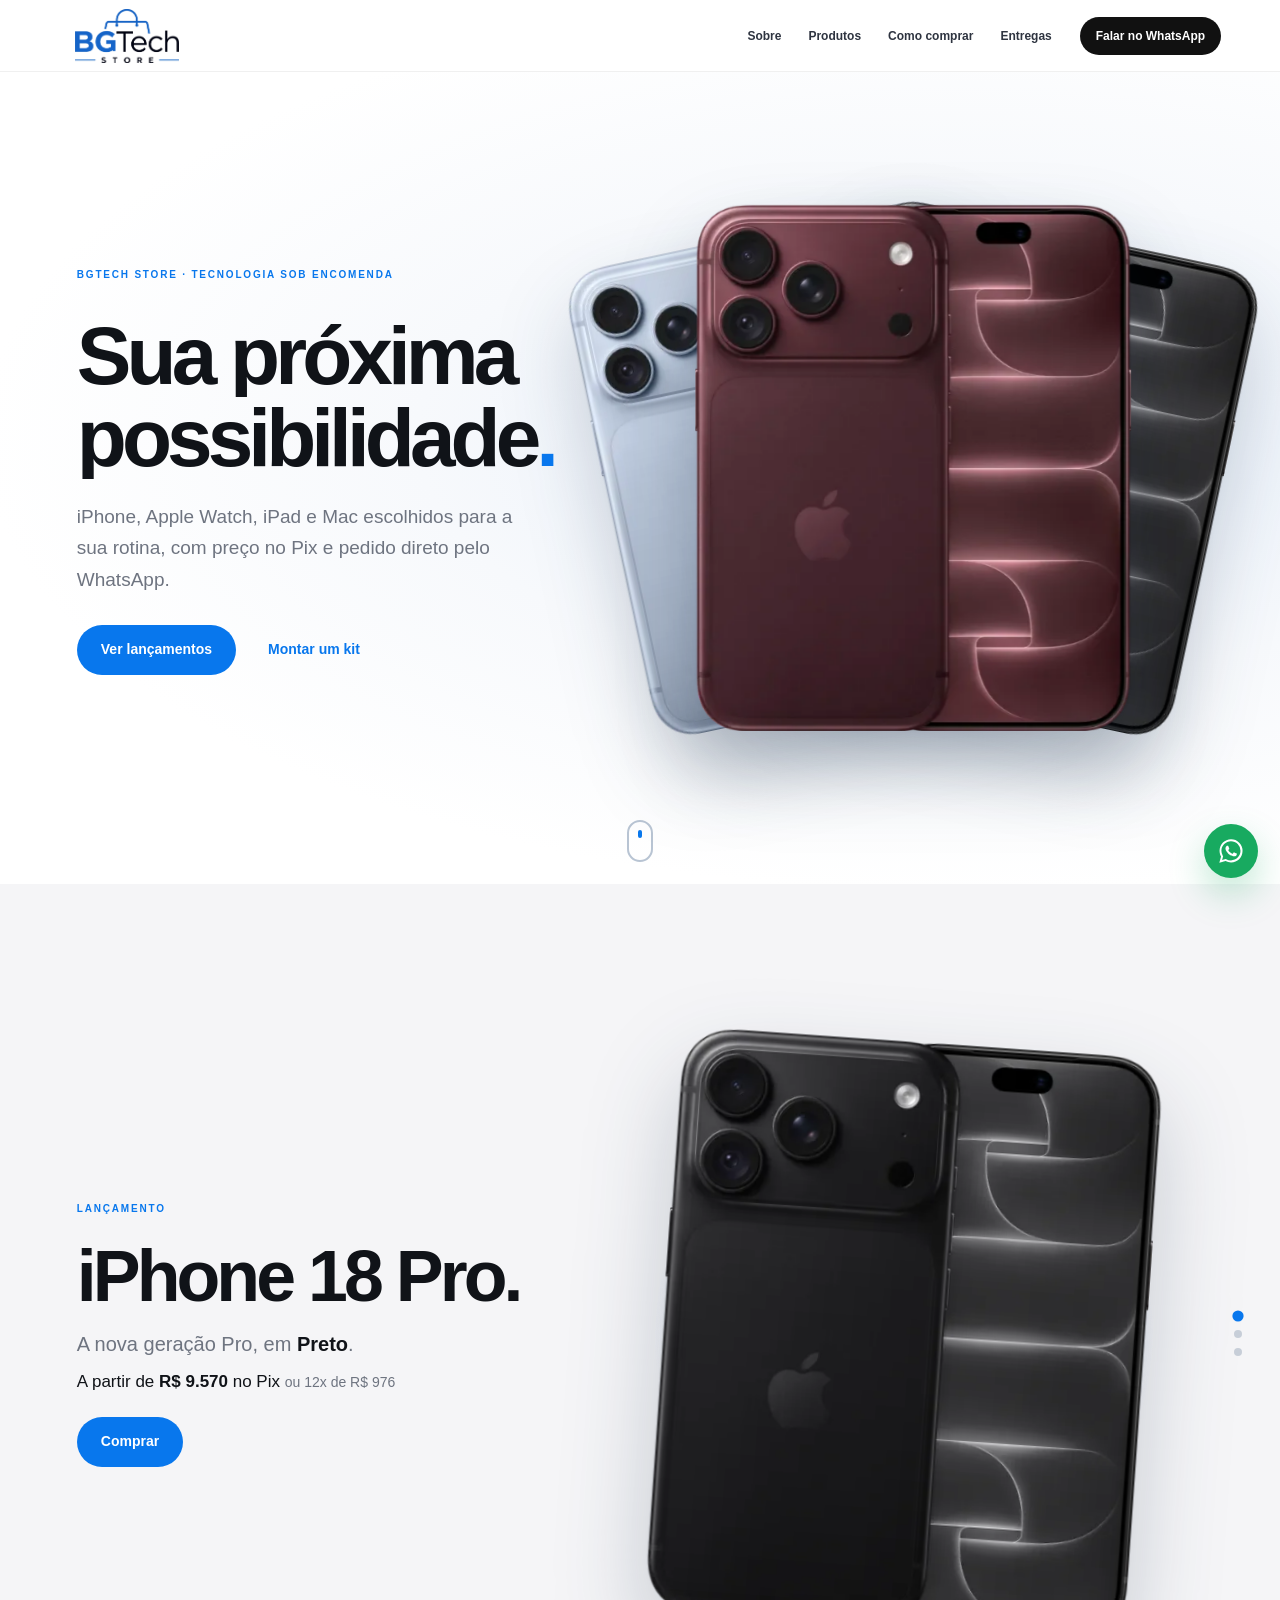
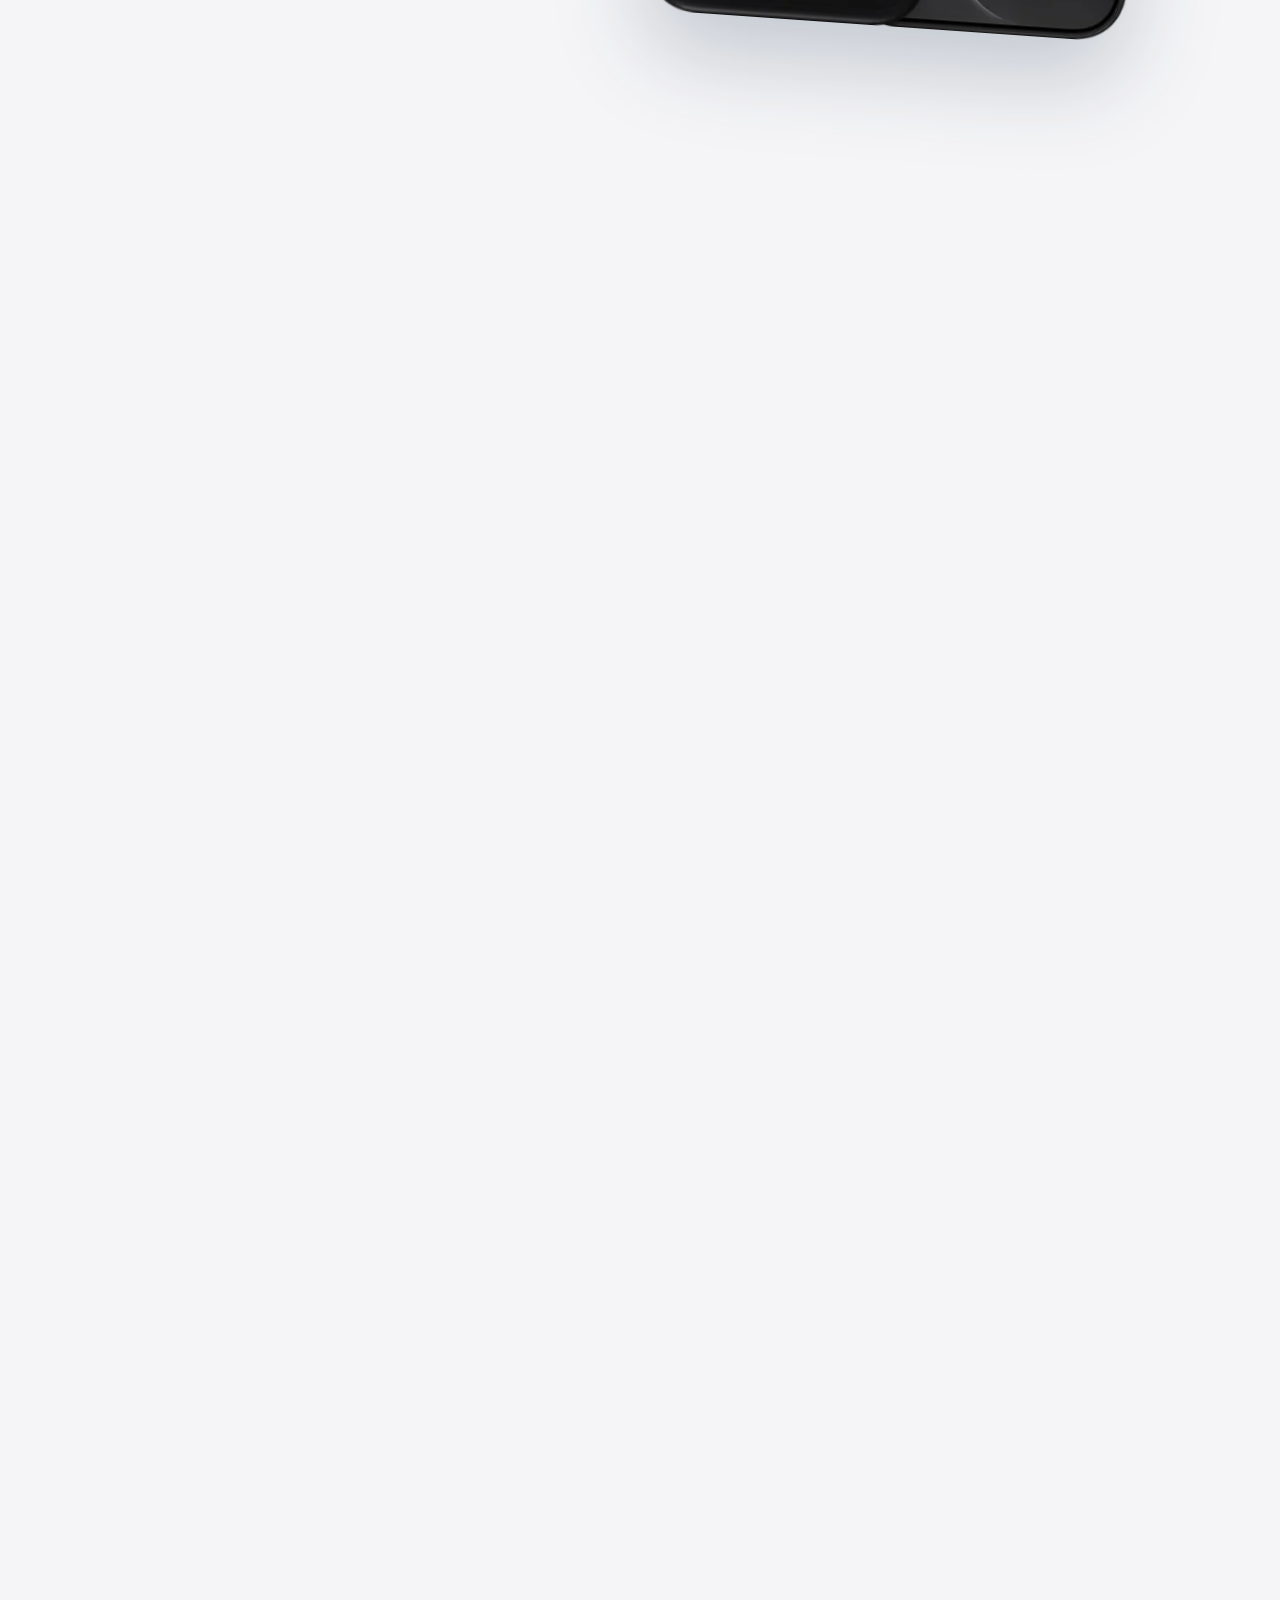
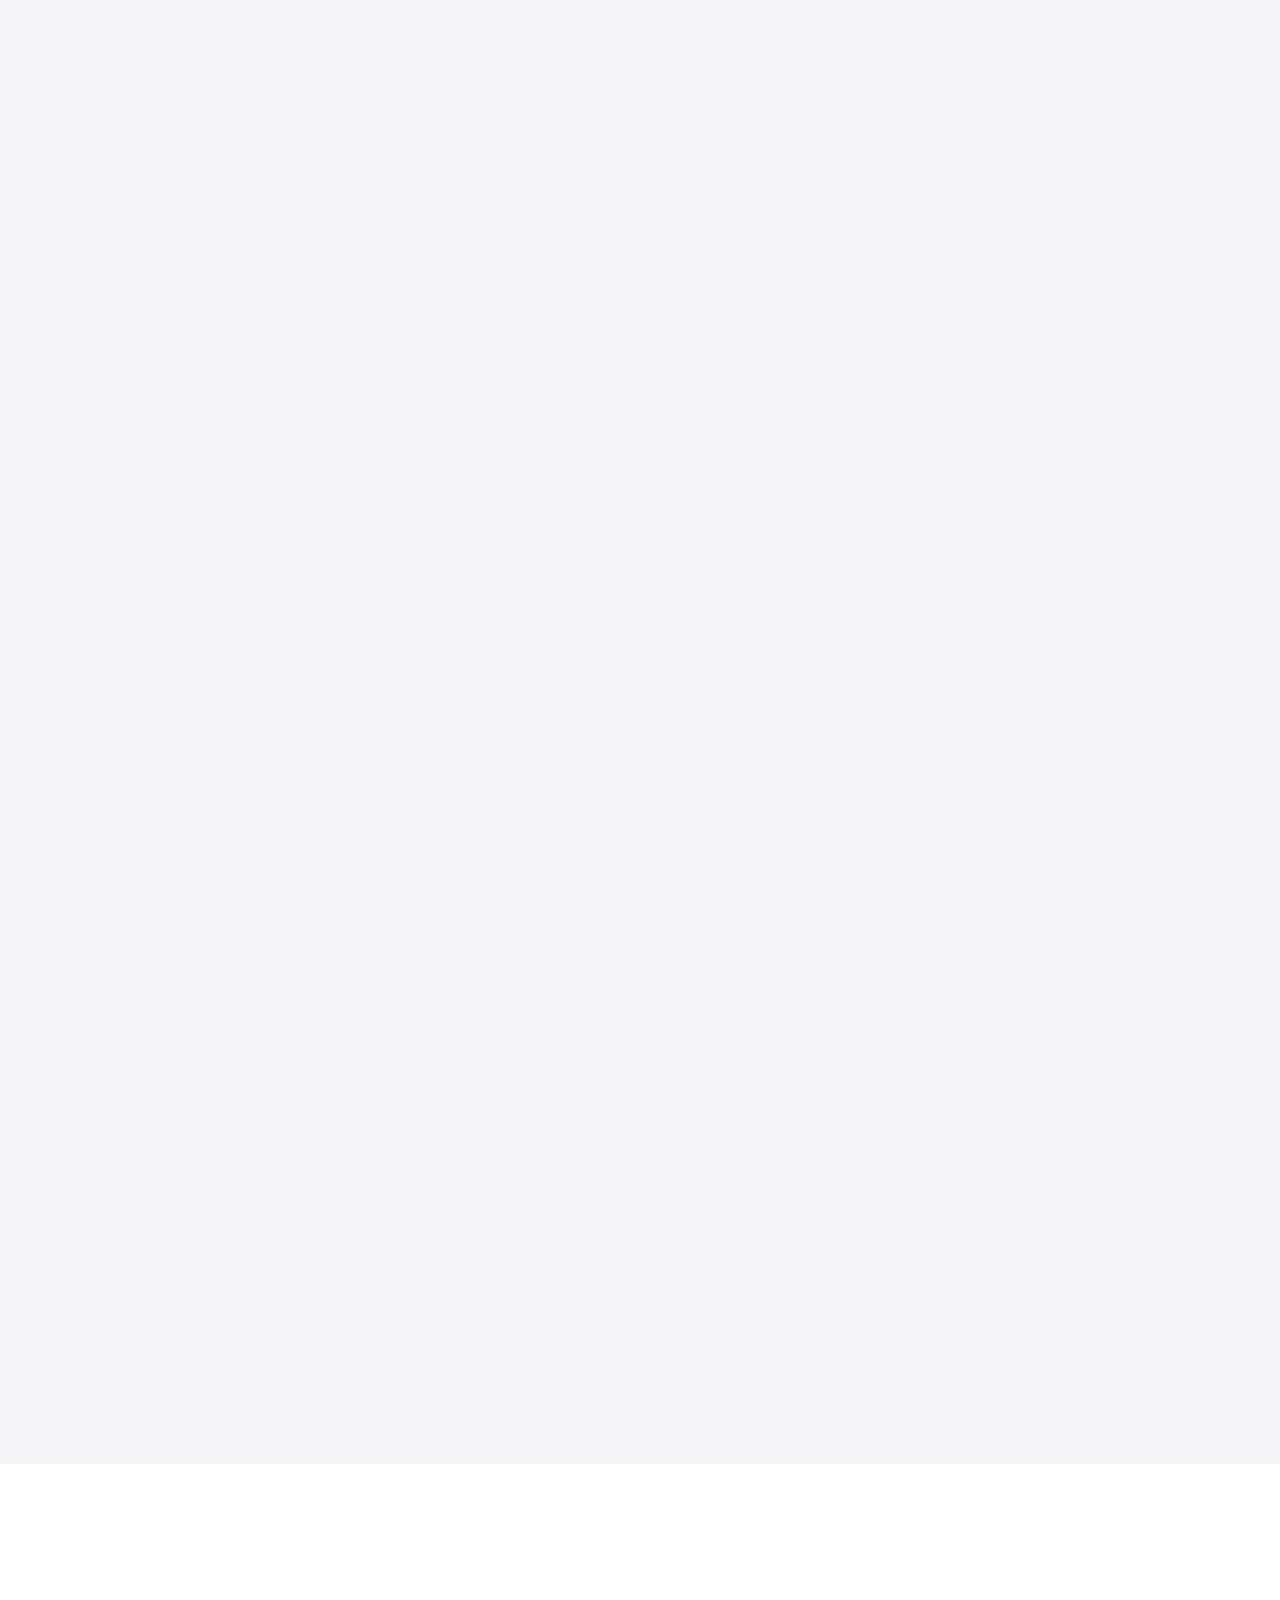
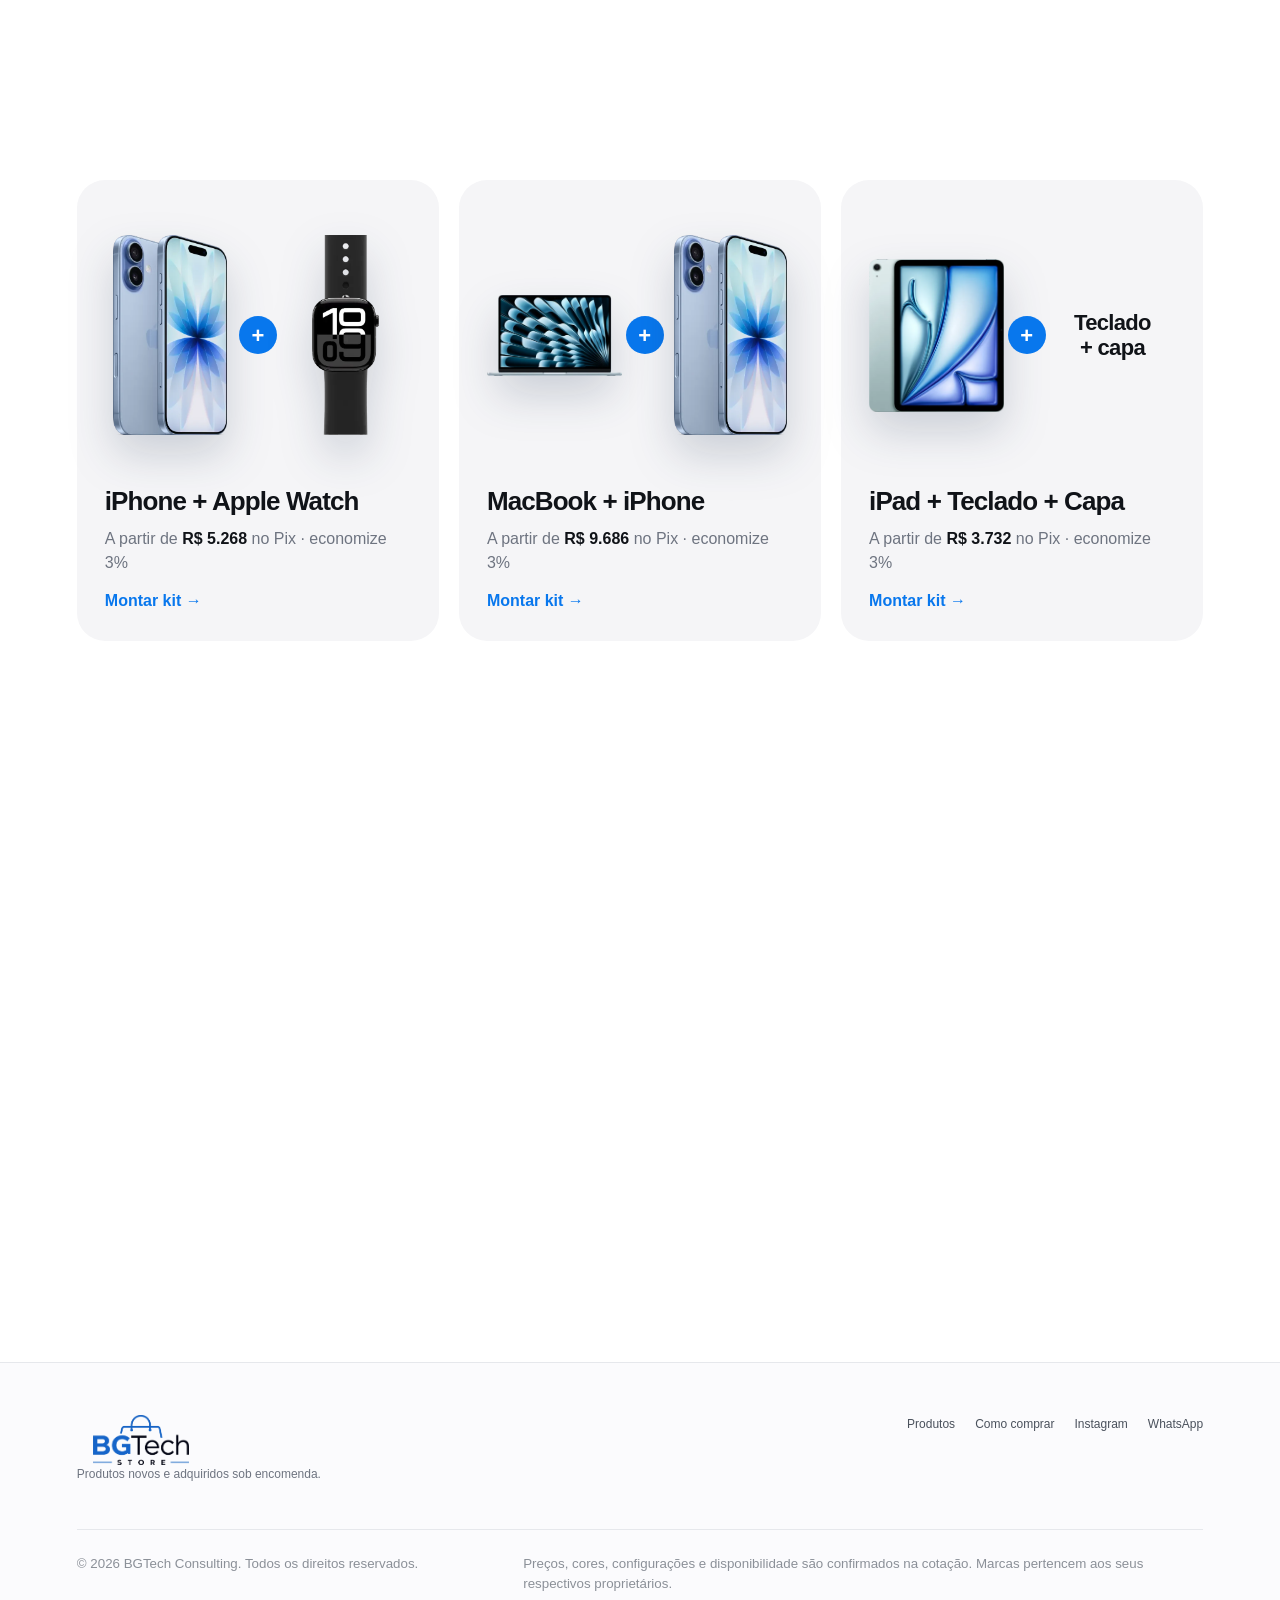
==== commit 75d04452: "Nova página inicial com animações estilo Apple - Abertura com três iPhone 18 Pro que entram animados" ====
--- a/index.html
+++ b/index.html
@@ -19,6 +19,7 @@
   <link rel="apple-touch-icon" href="assets/apple-touch-icon.png" />
   <link rel="stylesheet" href="styles.css" />
   <link rel="stylesheet" href="cinematic.css" />
+  <link rel="stylesheet" href="home.css" />
 
   <script type="application/ld+json">
   {
@@ -59,96 +60,88 @@
     <a class="mobile-wa" data-wa="Olá BGTech Store! Quero encontrar a tecnologia ideal para a minha rotina." href="#">Falar no WhatsApp</a>
   </nav>
 
-  <main id="conteudo">
-    <section class="hero-clean" aria-labelledby="hero-title">
-      <div class="hero-copy reveal">
+  <main id="conteudo" class="home">
+    <!-- 1. Abertura -->
+    <section class="h-hero" aria-labelledby="h-title">
+      <div class="h-hero-copy">
         <span class="eyebrow">BGTECH STORE · TECNOLOGIA SOB ENCOMENDA</span>
-        <h1 id="hero-title">Sua próxima<br>possibilidade<span>.</span></h1>
-        <p>Tecnologia escolhida para a sua rotina. Encontre o seu próximo dispositivo com a orientação de quem entende.</p>
+        <h1 id="h-title"><span class="h-line">Sua próxima</span><span class="h-line">possibilidade<i>.</i></span></h1>
+        <p>iPhone, Apple Watch, iPad e Mac escolhidos para a sua rotina, com preço no Pix e pedido direto pelo WhatsApp.</p>
         <div class="hero-actions">
-          <a class="btn btn-primary" href="/produtos">Ver produtos</a>
-          <a class="btn btn-ghost" data-wa="Olá BGTech Store! Quero ajuda para escolher o produto ideal." href="#">Falar com a BGTech</a>
+          <a class="btn btn-primary" href="#lancamentos">Ver lançamentos</a>
+          <a class="btn btn-ghost" href="/produtos#sec-kits">Montar um kit</a>
         </div>
       </div>
+      <div class="h-hero-stage" aria-hidden="true">
+        <span class="h-glow"></span>
+        <img class="h-ph h-ph-1" src="assets/produtos/cores/iphone-18-pro-glacial.webp" alt="" />
+        <img class="h-ph h-ph-2" src="assets/produtos/cores/iphone-18-pro-bordo.webp" alt="" />
+        <img class="h-ph h-ph-3" src="assets/produtos/cores/iphone-18-pro-preto.webp" alt="" />
+      </div>
+      <a class="h-scroll" href="#lancamentos" aria-label="Rolar para os lançamentos"><span></span></a>
+    </section>
 
-      <div class="hero-product" aria-hidden="true">
-        <span class="hero-word">EXPLORE</span>
-        <div class="hero-scene">
-        <span class="hero-halo"></span>
-        <img class="hero-product-img" src="assets/macbook-fallback.png" data-fallback-src="assets/macbook-fallback.png" alt="MacBook Pro" fetchpriority="high" />
-        <img class="hero-phone" src="assets/smartphone-fallback.png" alt="" />
-        <img class="hero-tablet" src="assets/tablet-clean-v41.png" alt="" />
+    <!-- 2. Lançamentos (fixo enquanto rola) -->
+    <section class="h-launch" id="lancamentos" aria-label="Lançamentos">
+      <div class="h-launch-sticky">
+        <div class="h-launch-copy">
+          <article class="h-slide is-on" data-i="0">
+            <span class="eyebrow">LANÇAMENTO</span>
+            <h2>iPhone 18 Pro.</h2>
+            <p class="h-sub">A nova geração Pro, em <b class="h-color">Preto</b>.</p>
+            <p class="h-price" data-id="iphone-18-pro"></p>
+            <a class="btn btn-primary" href="/produtos#iphone-18-pro">Comprar</a>
+          </article>
+          <article class="h-slide" data-i="1">
+            <span class="eyebrow">NOVO</span>
+            <h2>iPhone Duo.</h2>
+            <p class="h-sub">Dois mundos em um só iPhone. Abre como um tablet, fecha no bolso.</p>
+            <p class="h-price" data-id="iphone-duo"></p>
+            <a class="btn btn-primary" href="/produtos#iphone-duo">Comprar</a>
+          </article>
+          <article class="h-slide" data-i="2">
+            <span class="eyebrow">O TOPO DA LINHA</span>
+            <h2>iPhone 18 Pro Max.</h2>
+            <p class="h-sub">A maior tela e a maior bateria da geração.</p>
+            <p class="h-price" data-id="iphone-18-pro-max"></p>
+            <a class="btn btn-primary" href="/produtos#iphone-18-pro-max">Comprar</a>
+          </article>
         </div>
-        <span class="hero-caption">ESCOLHAS QUE CONECTAM POSSIBILIDADES</span>
-      </div>
-
-      <div class="hero-meta" aria-label="Condições da loja">
-        <span><strong>5% OFF</strong> no Pix</span>
-        <span><strong>Até 12x</strong> no cartão</span>
-        <span><strong>Sob encomenda</strong> com consulta de disponibilidade</span>
+        <div class="h-launch-stage" aria-hidden="true">
+          <span class="h-ring"></span>
+          <div class="h-shot is-on" data-i="0">
+            <img src="assets/produtos/cores/iphone-18-pro-preto.webp" alt="" data-c="Preto" />
+            <img src="assets/produtos/cores/iphone-18-pro-prateado.webp" alt="" data-c="Prateado" />
+            <img src="assets/produtos/cores/iphone-18-pro-glacial.webp" alt="" data-c="Glacial" />
+            <img src="assets/produtos/cores/iphone-18-pro-bordo.webp" alt="" data-c="Bordô" />
+          </div>
+          <div class="h-shot" data-i="1"><img src="assets/produtos/cores/iphone-duo-ceu-noturno.webp" alt="" /></div>
+          <div class="h-shot" data-i="2"><img src="assets/produtos/cores/iphone-18-pro-max-prateado.webp" alt="" /></div>
+        </div>
+        <div class="h-dots" aria-hidden="true"><span></span><span></span><span></span></div>
       </div>
     </section>
 
-    <section class="section intro-section" id="categorias">
+    <!-- 3. Kits -->
+    <section class="section h-kits" id="kits">
       <div class="section-title center reveal">
-        <span class="eyebrow">EXPLORE POR CATEGORIA</span>
-        <h2>Encontre o que faz sentido.</h2>
-        <p>Do primeiro compromisso à próxima grande ideia. Encontre a tecnologia que acompanha você.</p>
+        <span class="eyebrow">KITS APPLE</span>
+        <h2>Melhor juntos.</h2>
+        <p>Monte o seu kit, escolha modelo e cor de cada item e economize no Pix.</p>
       </div>
-
-      <div class="editorial-grid">
-        <article class="editorial-card editorial-large reveal">
-          <div class="editorial-copy">
-            <span class="card-kicker">MOBILIDADE E PRODUTIVIDADE</span>
-            <h3>MacBook Pro e notebooks.</h3>
-            <p>Mais espaço, conforto e desempenho para estudar, trabalhar, criar e produzir com fluidez.</p>
-            <a href="/produtos#sec-mac">Explorar opções <span>→</span></a>
-          </div>
-          <div class="editorial-media media-soft-blue dual-media">
-            <div class="dual-device-showcase">
-              <img class="showcase-mac" src="assets/macbook-fallback.png" data-fallback-src="assets/macbook-fallback.png" alt="MacBook Pro" />
-              <img class="showcase-notebook" src="assets/notebook-premium-v41.png" data-fallback-src="assets/notebook-premium-v41.png" alt="Notebook premium" />
-            </div>
-          </div>
-        </article>
-
-        <article class="editorial-card reveal">
-          <div class="editorial-copy">
-            <span class="card-kicker">CÂMERA + CONECTIVIDADE</span>
-            <h3>Smartphones.</h3>
-            <p>Opções para uso diário, fotografia, performance e autonomia.</p>
-            <a href="/produtos#sec-iphone">Ver smartphones <span>→</span></a>
-          </div>
-          <div class="editorial-media media-dark">
-            <img src="assets/smartphone-fallback.png" data-fallback-src="assets/smartphone-fallback.png" alt="Smartphone" />
-          </div>
-        </article>
-
-        <article class="editorial-card reveal">
-          <div class="editorial-copy">
-            <span class="card-kicker">TELA MAIOR, ROTINA LEVE</span>
-            <h3>Tablets.</h3>
-            <p>Estudo, leitura, mídia e produtividade em um formato versátil.</p>
-            <a href="/produtos#sec-ipad">Ver tablets <span>→</span></a>
-          </div>
-          <div class="editorial-media media-sky">
-            <img src="assets/tablet-clean-v41.png" data-fallback-src="assets/tablet-clean-v41.png" alt="Tablet" />
-          </div>
-        </article>
-
-        <article class="editorial-card editorial-wide reveal">
-          <div class="editorial-copy">
-            <span class="card-kicker">COMPLEMENTE SUA EXPERIÊNCIA</span>
-            <h3>Smartwatches e acessórios.</h3>
-            <p>Relógios inteligentes, fones, cabos, adaptadores, capas e outros eletrônicos selecionados.</p>
-            <a href="/produtos#sec-watch">Consultar opções <span>→</span></a>
-          </div>
-          <div class="accessory-art" aria-hidden="true">
-            <span class="ring ring-1"></span><span class="ring ring-2"></span><span class="ring ring-3"></span>
-            <img class="accessory-watch-img" src="assets/smartwatch-bgtech-v42.png" data-fallback-src="assets/smartwatch-bgtech-v42.png" alt="Smartwatch premium" />
-            <div class="accessory-pill">Smartwatches</div><div class="accessory-pill second">Acessórios</div>
-          </div>
-        </article>
+      <div class="h-kit-grid">
+        <a class="h-kit" href="/produtos#kit-iphone-watch" data-kit="kit-iphone-watch">
+          <div class="h-kit-art"><img class="h-k-a" src="assets/produtos/cores/iphone-17-azul.webp" alt="" /><span class="h-plus">+</span><img class="h-k-b" src="assets/produtos/cores/w-jetblack.webp" alt="" /></div>
+          <h3>iPhone + Apple Watch</h3><p class="h-kit-price"></p><span class="h-kit-go">Montar kit →</span>
+        </a>
+        <a class="h-kit" href="/produtos#kit-macbook-iphone" data-kit="kit-macbook-iphone">
+          <div class="h-kit-art"><img class="h-k-a" src="assets/produtos/cores/macbook-air-m5-azul-ceu.webp" alt="" /><span class="h-plus">+</span><img class="h-k-b" src="assets/produtos/cores/iphone-17-azul.webp" alt="" /></div>
+          <h3>MacBook + iPhone</h3><p class="h-kit-price"></p><span class="h-kit-go">Montar kit →</span>
+        </a>
+        <a class="h-kit" href="/produtos#kit-ipad-teclado-capa" data-kit="kit-ipad-teclado-capa">
+          <div class="h-kit-art"><img class="h-k-a" src="assets/produtos/cores/ipad-air-m4-11-azul.webp" alt="" /><span class="h-plus">+</span><span class="h-k-b h-kb-text">Teclado<br>+ capa</span></div>
+          <h3>iPad + Teclado + Capa</h3><p class="h-kit-price"></p><span class="h-kit-go">Montar kit →</span>
+        </a>
       </div>
     </section>
 
@@ -187,6 +180,7 @@
 
   <noscript><div class="noscript">Para usar os links automáticos do WhatsApp, ative o JavaScript. Telefone: (11) 92019-3443.</div></noscript>
   <script src="script.js" defer></script>
-  <script src="cinematic.js" defer></script>
+  <script src="produtos-data.js" defer></script>
+  <script src="home.js" defer></script>
 </body>
 </html>
--- a/home.css
+++ b/home.css
@@ -0,0 +1,98 @@
+/* Página inicial com movimento — estilo Apple, visual claro */
+.home{background:#fff;overflow-x:clip}
+
+/* 1. Abertura */
+.h-hero{position:relative;display:grid;grid-template-columns:1fr 1.1fr;align-items:center;gap:20px;min-height:calc(100svh - 88px);max-height:980px;padding:40px clamp(24px,6vw,96px) 60px;background:radial-gradient(ellipse at 75% 45%,#e6effa 0%,#f7f9fc 40%,#fff 72%);overflow:hidden}
+.h-hero-copy{position:relative;z-index:3;max-width:620px}
+.h-hero-copy h1{font-size:clamp(52px,6.4vw,104px);line-height:1;letter-spacing:-.06em;margin:18px 0 22px;font-weight:600}
+.h-line{display:block;overflow:hidden}
+.h-hero-copy h1 i{font-style:normal;color:var(--blue)}
+.h-hero-copy p{font-size:19px;line-height:1.65;color:var(--muted);max-width:460px;margin:0}
+.h-hero-copy .hero-actions{justify-content:flex-start;margin-top:30px}
+.h-hero-stage{position:relative;height:min(68vh,640px);min-height:420px}
+.h-glow{position:absolute;inset:12% 8%;border-radius:50%;background:radial-gradient(circle,rgba(8,104,219,.18),transparent 65%);filter:blur(20px)}
+.h-ph{position:absolute;top:50%;left:50%;height:78%;width:auto;max-width:none;object-fit:contain;filter:drop-shadow(0 40px 40px rgba(16,40,70,.22));will-change:transform}
+.h-ph-1{--x:-78%;--r:-12deg;z-index:1}
+.h-ph-2{--x:-50%;--r:0deg;z-index:3;height:86%}
+.h-ph-3{--x:-22%;--r:12deg;z-index:2}
+.h-ph{transform:translate(calc(var(--x) + var(--sx,0%)),calc(-50% + var(--sy,0px))) rotate(calc(var(--r) * var(--sr,1))) scale(var(--ss,1))}
+.h-scroll{position:absolute;left:50%;bottom:22px;width:26px;height:42px;border:2px solid #b8c4d3;border-radius:14px;transform:translateX(-50%)}
+.h-scroll span{position:absolute;left:50%;top:8px;width:4px;height:8px;margin-left:-2px;border-radius:2px;background:var(--blue);animation:h-wheel 1.8s ease-in-out infinite}
+@keyframes h-wheel{0%{opacity:0;transform:translateY(0)}30%{opacity:1}100%{opacity:0;transform:translateY(14px)}}
+
+/* entrada da abertura */
+.home.ready .h-line{animation:h-up .9s cubic-bezier(.2,.8,.2,1) both}
+.home.ready .h-line:nth-child(2){animation-delay:.12s}
+.home.ready .h-hero-copy p,.home.ready .h-hero-copy .hero-actions,.home.ready .h-hero-copy .eyebrow{animation:h-fade .9s .35s cubic-bezier(.2,.8,.2,1) both}
+.home.ready .h-ph{animation:h-phone 1.3s cubic-bezier(.2,.8,.2,1) both}
+.home.ready .h-ph-1{animation-delay:.25s}.home.ready .h-ph-2{animation-delay:.1s}.home.ready .h-ph-3{animation-delay:.4s}
+@keyframes h-up{from{transform:translateY(105%)}to{transform:none}}
+@keyframes h-fade{from{opacity:0;transform:translateY(18px)}to{opacity:1;transform:none}}
+@keyframes h-phone{from{opacity:0;translate:0 120px;rotate:var(--r)}to{opacity:1;translate:0 0}}
+
+/* 2. Lançamentos */
+.h-launch{position:relative;height:420vh;background:#f5f5f7}
+.h-launch-sticky{position:sticky;top:0;height:100svh;min-height:600px;display:grid;grid-template-columns:.9fr 1.1fr;align-items:center;gap:40px;padding:0 clamp(24px,6vw,96px);overflow:hidden}
+.h-launch-copy{position:relative;height:340px}
+.h-slide{position:absolute;inset:0;display:flex;flex-direction:column;justify-content:center;align-items:flex-start;opacity:0;transform:translateY(40px);transition:opacity .6s ease,transform .7s cubic-bezier(.2,.8,.2,1);pointer-events:none}
+.h-slide.is-on{opacity:1;transform:none;pointer-events:auto}
+.h-slide h2{font-size:clamp(46px,5.6vw,88px);line-height:1;letter-spacing:-.055em;margin:10px 0 16px;font-weight:600}
+.h-sub{font-size:20px;color:var(--muted);max-width:440px;margin:0 0 10px;line-height:1.5}
+.h-color{color:var(--ink);transition:color .3s}
+.h-price{font-size:17px;margin:0 0 22px;color:var(--ink);min-height:26px}
+.h-price small{color:var(--muted);font-size:14px}
+.h-launch-stage{position:relative;height:min(78vh,680px)}
+.h-ring{position:absolute;left:50%;top:50%;width:min(44vw,560px);aspect-ratio:1;border-radius:50%;transform:translate(-50%,-50%) scale(var(--ring,1));background:radial-gradient(circle,#fff 0%,#eaf1fa 60%,transparent 70%);transition:transform .2s linear}
+.h-shot{position:absolute;inset:0;opacity:0;transform:translateY(60px) scale(.92);transition:opacity .7s ease,transform .9s cubic-bezier(.2,.8,.2,1)}
+.h-shot.is-on{opacity:1;transform:none}
+.h-shot img{position:absolute;left:50%;top:50%;height:86%;width:auto;max-width:96%;object-fit:contain;transform:translate(-50%,-50%) rotate(var(--rot,0deg));filter:drop-shadow(0 40px 45px rgba(16,40,70,.22));opacity:0;transition:opacity .6s ease}
+.h-shot img.is-on,.h-shot img:only-child{opacity:1}
+.h-shot[data-i="1"] img{height:auto;width:96%}
+.h-dots{position:absolute;right:clamp(16px,3vw,40px);top:50%;transform:translateY(-50%);display:grid;gap:10px}
+.h-dots span{width:8px;height:8px;border-radius:50%;background:#c7ced8;transition:background .3s,transform .3s}
+.h-dots span.is-on{background:var(--blue);transform:scale(1.4)}
+
+/* 3. Kits */
+.h-kits{max-width:1600px}
+.h-kit-grid{display:grid;grid-template-columns:repeat(3,1fr);gap:20px}
+.h-kit{display:flex;flex-direction:column;background:#f5f5f7;border-radius:28px;padding:30px 28px 28px;transition:transform .35s cubic-bezier(.2,.8,.2,1),box-shadow .35s}
+.h-kit:hover{transform:translateY(-6px);box-shadow:0 24px 60px rgba(16,40,70,.12)}
+.h-kit-art{position:relative;height:250px;display:flex;align-items:center;justify-content:center;gap:4px;margin-bottom:22px}
+.h-kit-art img{height:200px;width:44%;object-fit:contain;filter:drop-shadow(0 20px 22px rgba(16,40,70,.18));transition:transform 1s cubic-bezier(.2,.8,.2,1),opacity .8s}
+.h-k-a{transform:translateX(-40%) rotate(-8deg);opacity:0}
+.h-k-b{transform:translateX(40%) rotate(8deg);opacity:0;transition:transform 1s cubic-bezier(.2,.8,.2,1),opacity .8s}
+.h-plus{width:38px;height:38px;flex:none;border-radius:50%;display:grid;place-items:center;background:var(--blue);color:#fff;font-size:22px;font-weight:700;transform:scale(0);transition:transform .5s .5s cubic-bezier(.3,1.6,.5,1)}
+.h-kb-text{width:44%;font-size:22px;font-weight:700;letter-spacing:-.03em;text-align:center;line-height:1.15;color:var(--ink)}
+.h-kit.in .h-k-a,.h-kit.in .h-k-b{transform:none;opacity:1}
+.h-kit.in .h-plus{transform:scale(1)}
+.h-kit h3{font-size:26px;letter-spacing:-.035em;margin:0 0 6px}
+.h-kit-price{color:var(--muted);margin:0 0 14px;min-height:24px}
+.h-kit-price b{color:var(--ink)}
+.h-kit-go{margin-top:auto;color:var(--blue);font-weight:700}
+
+@media(max-width:1100px){
+  .h-hero{grid-template-columns:1fr;min-height:0;max-height:none;padding-top:50px;text-align:center}
+  .h-hero-copy{margin:0 auto}.h-hero-copy p{margin:0 auto}.h-hero-copy .hero-actions{justify-content:center}
+  .h-hero-stage{height:420px;min-height:0}
+  .h-kit-grid{grid-template-columns:1fr 1fr}
+}
+@media(max-width:720px){
+  .h-hero{padding:36px 22px 70px;gap:0}
+  .h-hero-copy h1{font-size:clamp(44px,13vw,62px)}
+  .h-hero-copy p{font-size:16px}
+  .h-hero-stage{height:340px}
+  .h-launch{height:380vh}
+  .h-launch-sticky{grid-template-columns:1fr;grid-template-rows:1fr auto;align-items:end;gap:0;padding:70px 22px 40px}
+  .h-launch-stage{height:44svh;order:-1;align-self:center}
+  .h-launch-copy{height:250px}
+  .h-slide h2{font-size:44px;margin:6px 0 10px}
+  .h-sub{font-size:16px}
+  .h-dots{right:10px}
+  .h-kit-grid{grid-template-columns:1fr}
+  .h-kit-art{height:210px}.h-kit-art img{height:170px}
+}
+@media(prefers-reduced-motion:reduce){
+  .home *{animation:none!important;transition:none!important}
+  .h-k-a,.h-k-b{opacity:1;transform:none}.h-plus{transform:none}
+  .h-launch{height:auto}.h-launch-sticky{position:relative;height:auto;padding:80px 22px}
+}
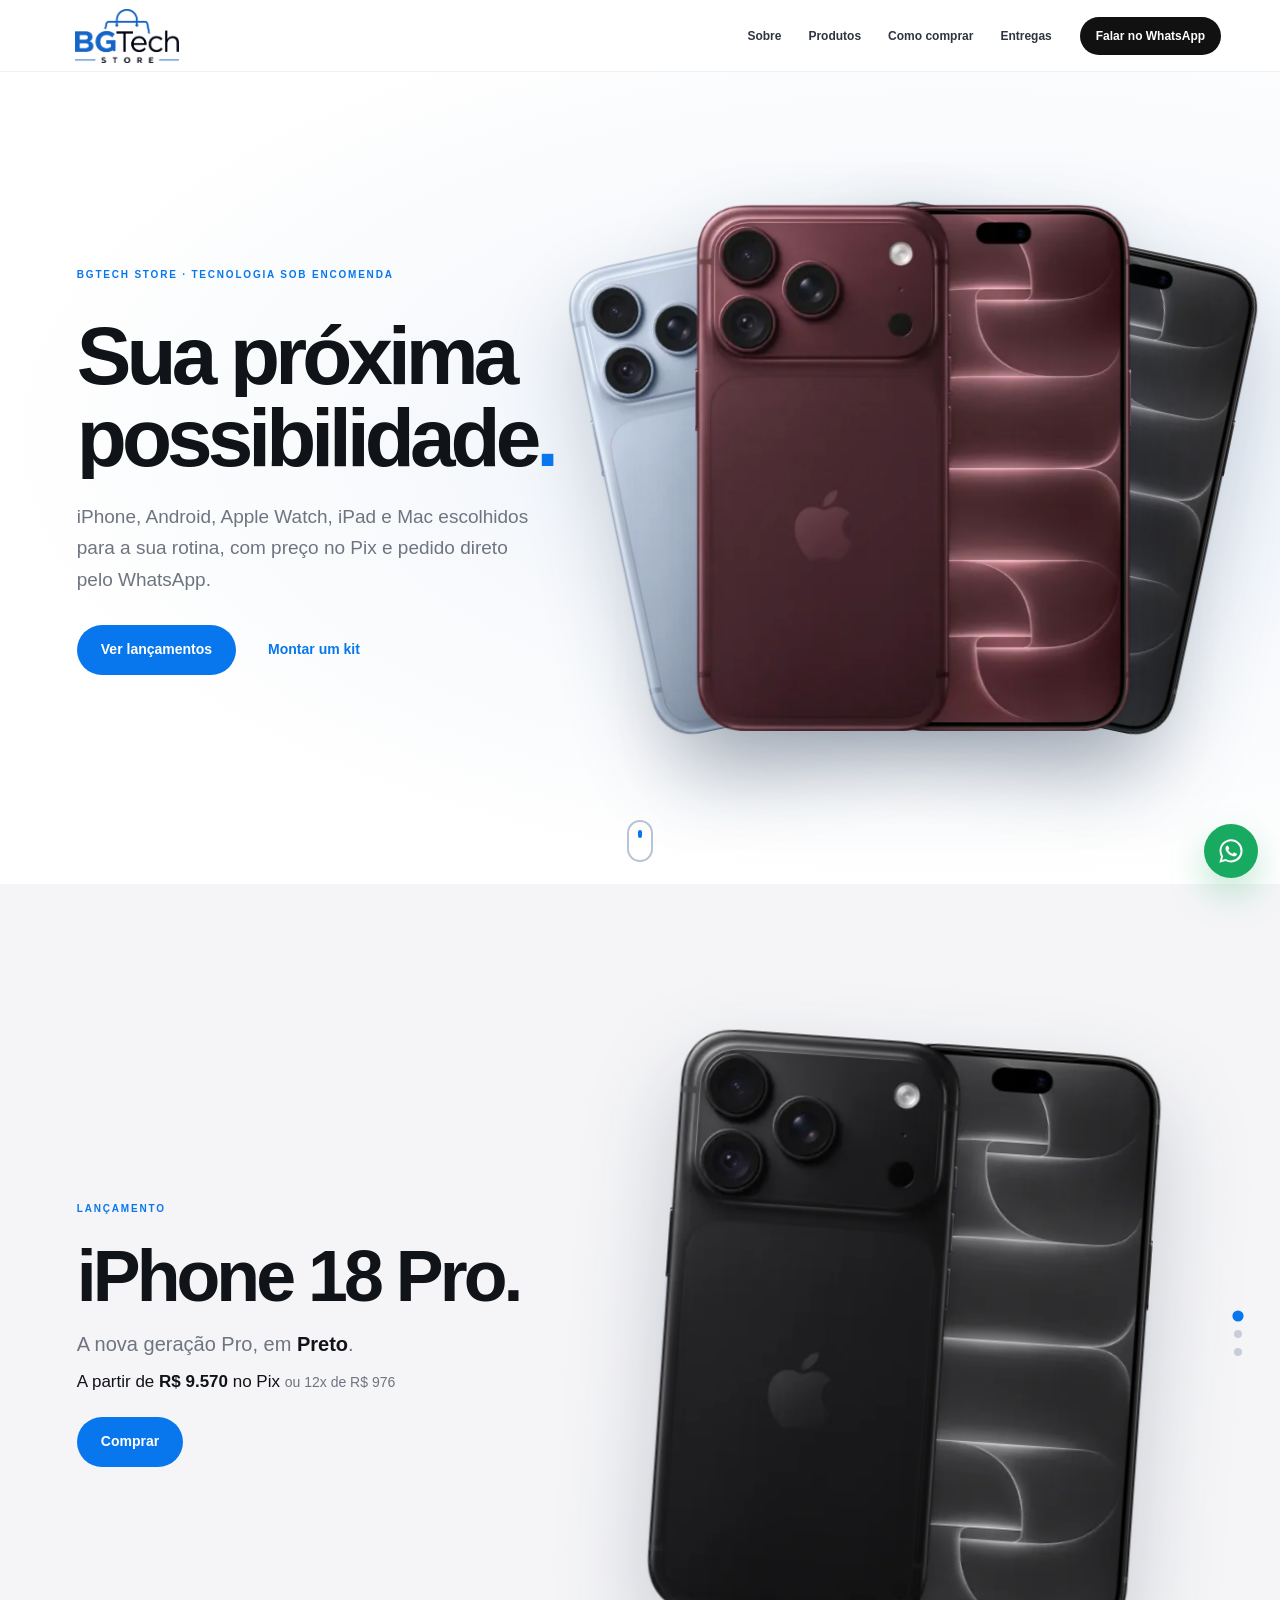
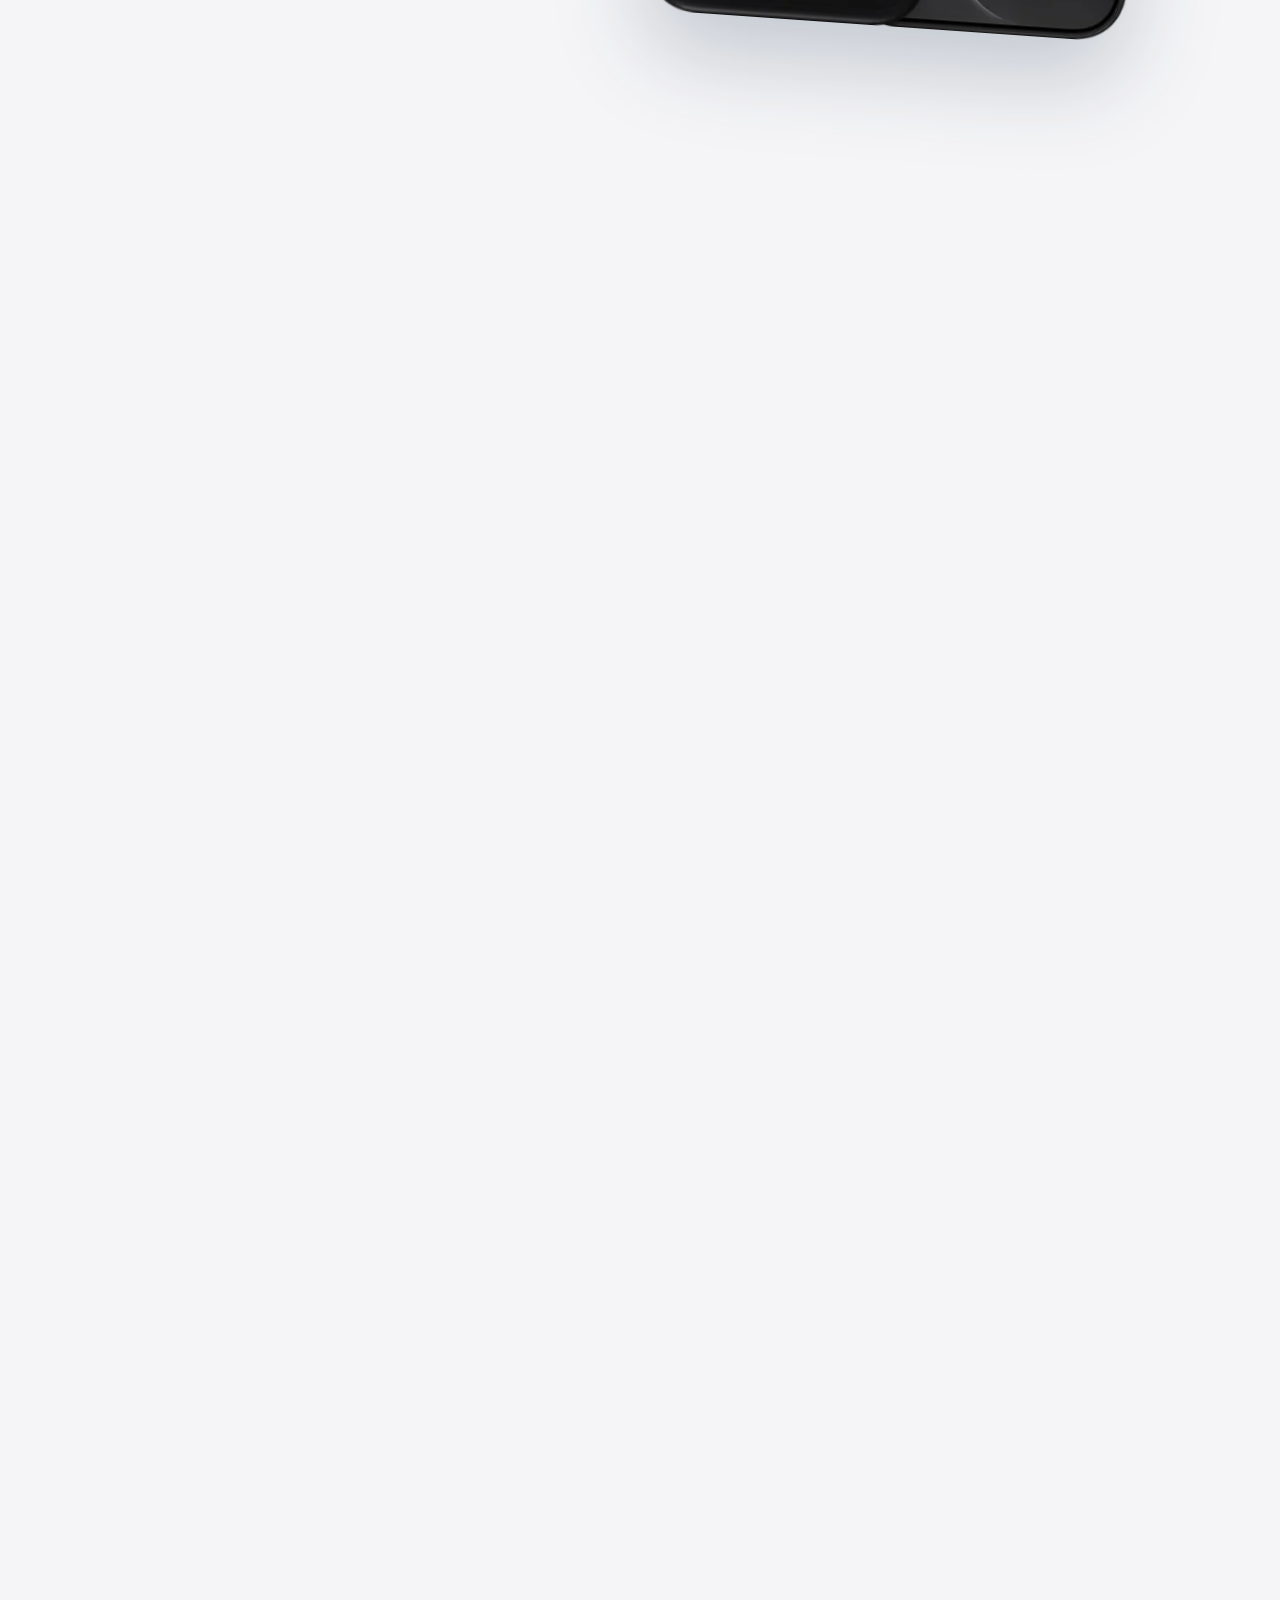
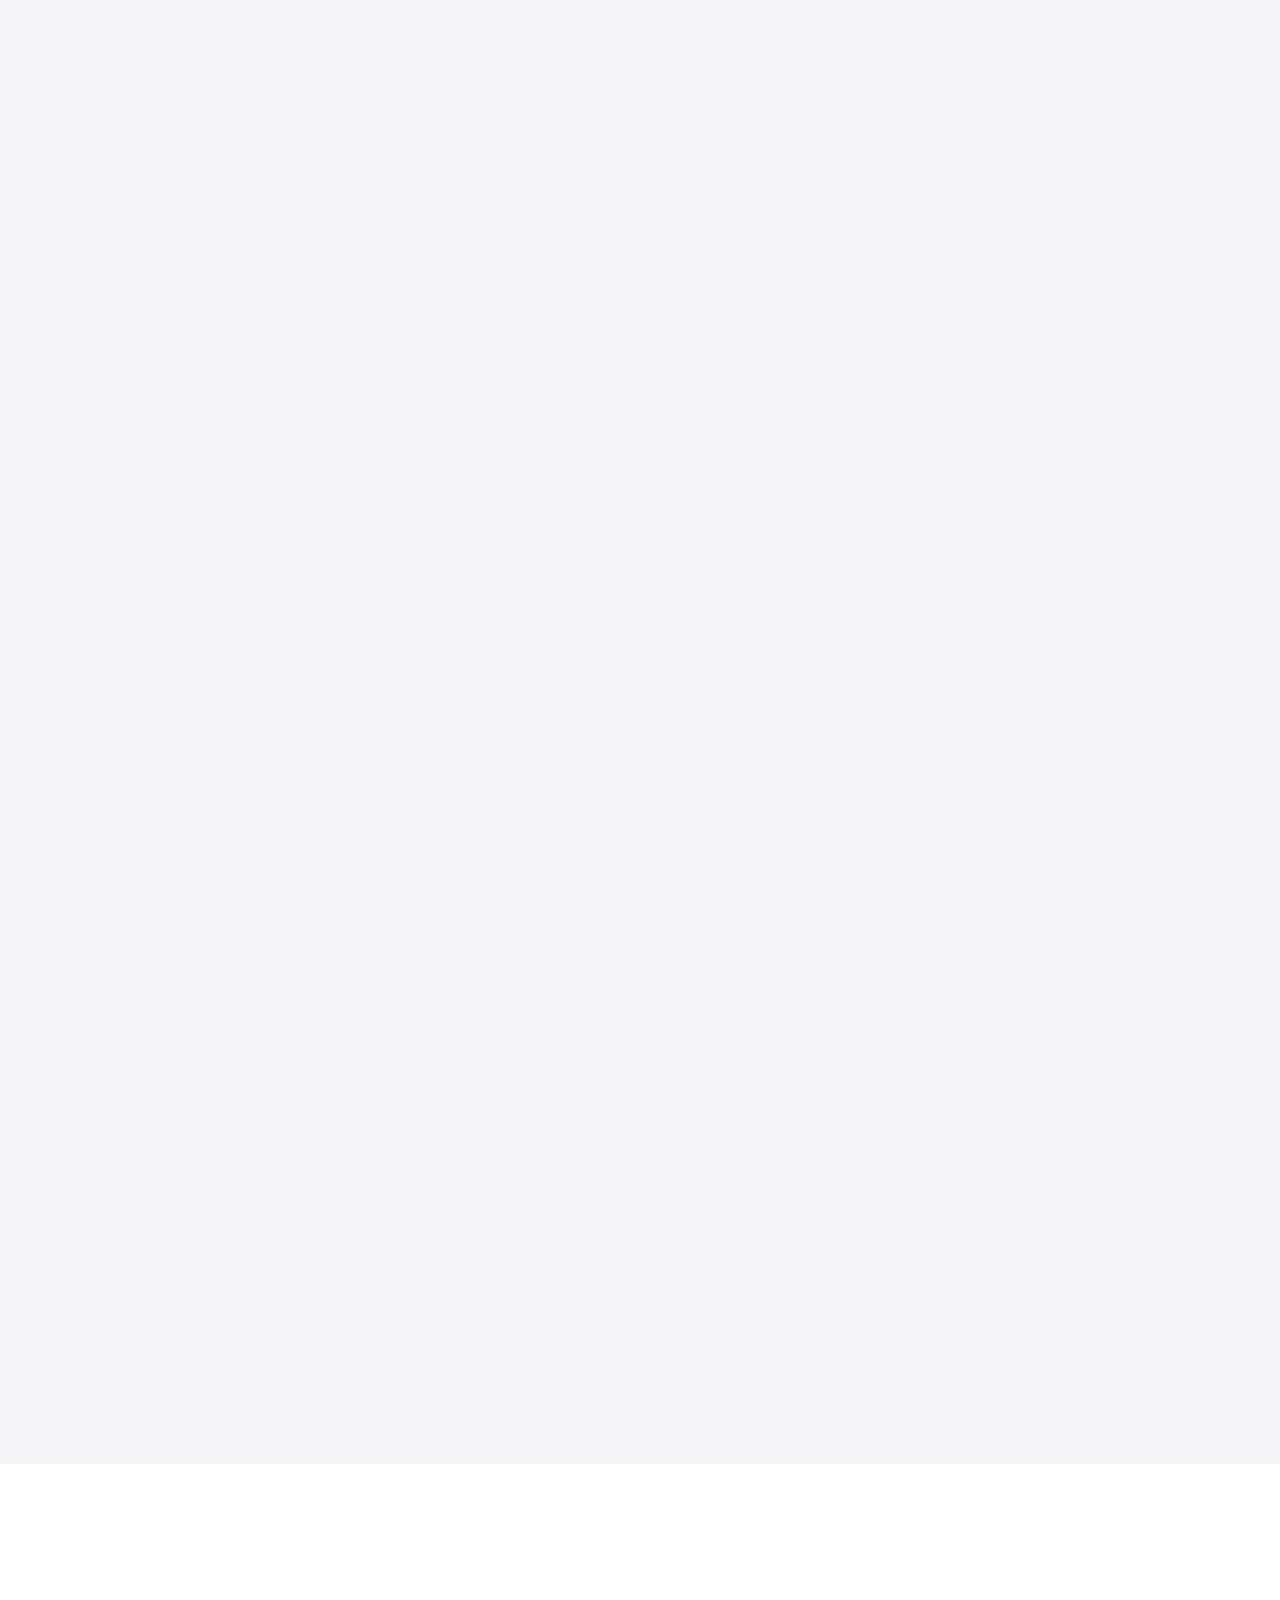
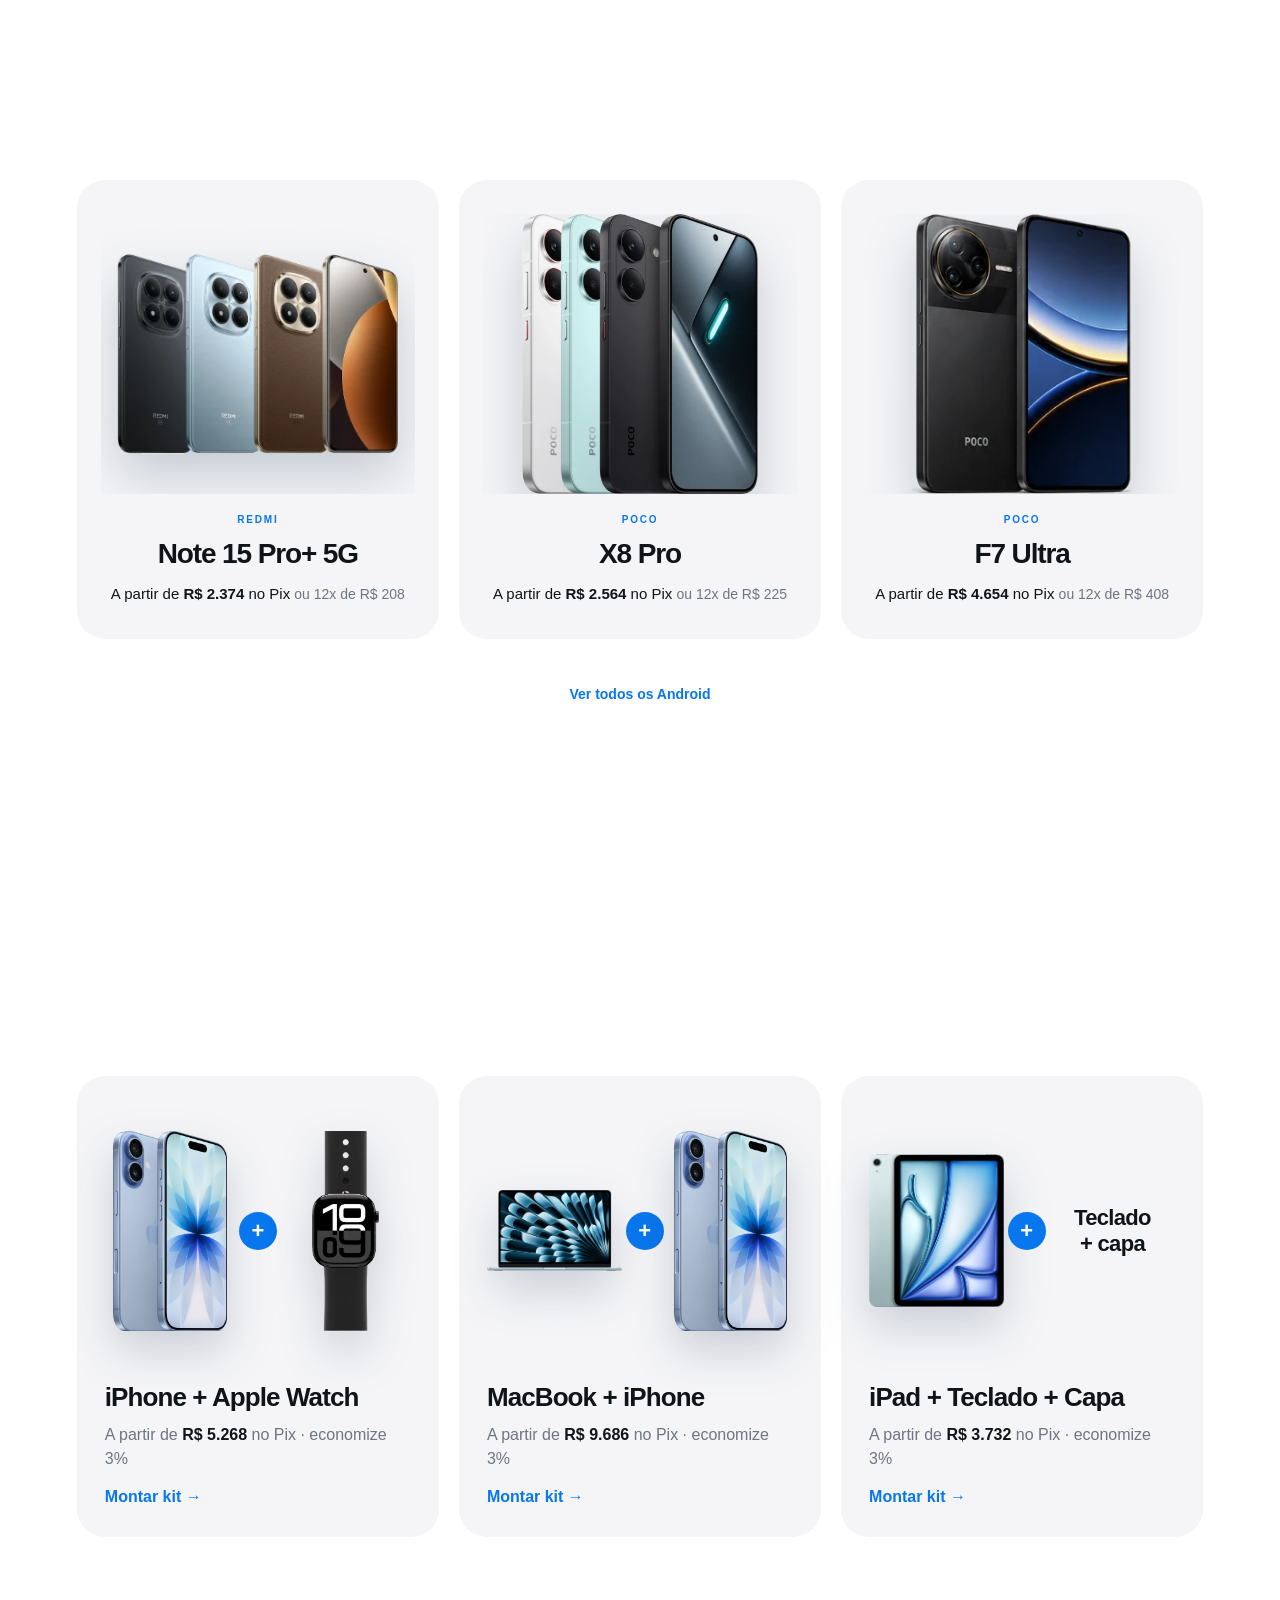
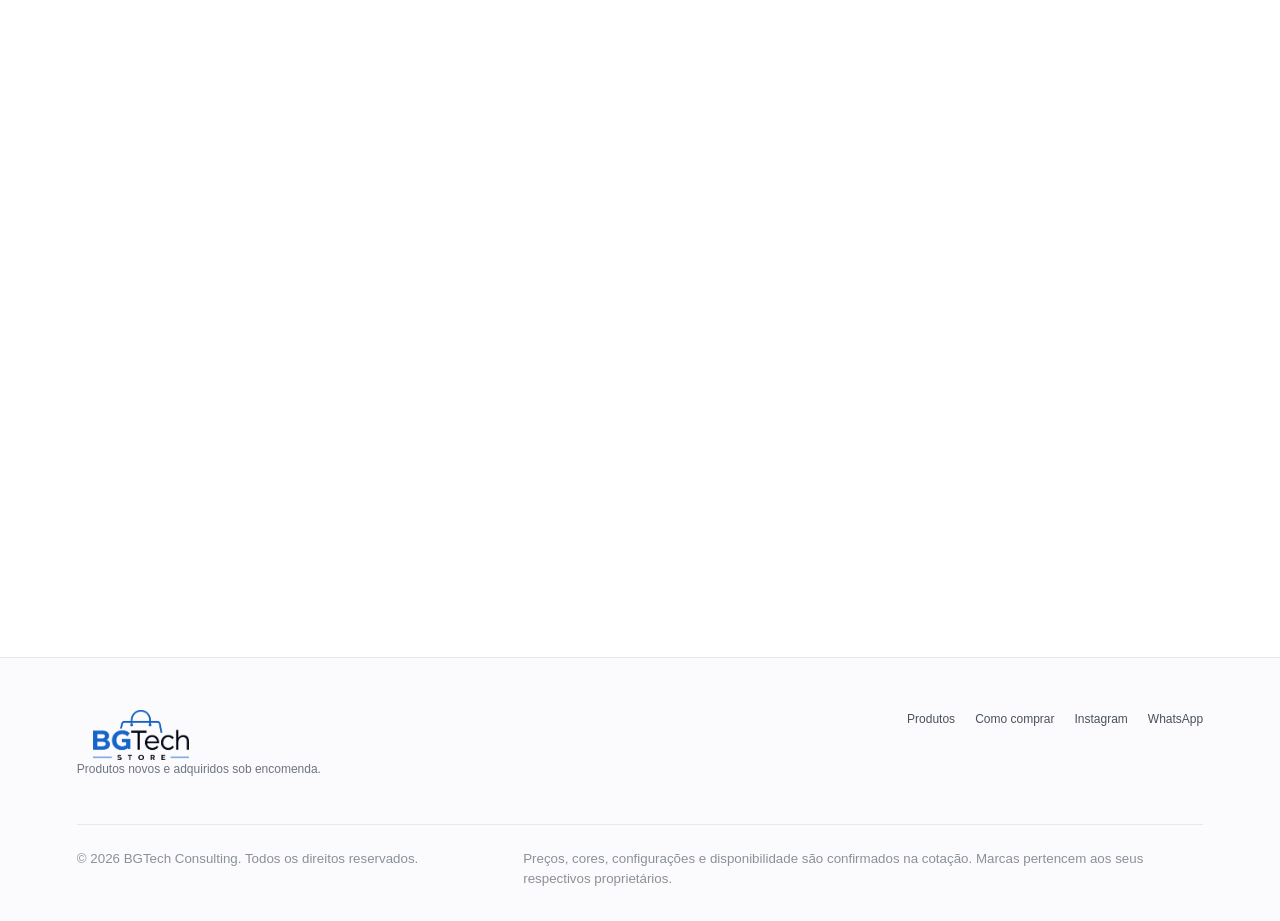
==== commit cf038e4e: "Adiciona Android: Xiaomi, Redmi, POCO e Realme - 13 modelos com preços do catálogo (Pix e cartão 12x" ====
--- a/index.html
+++ b/index.html
@@ -66,7 +66,7 @@
       <div class="h-hero-copy">
         <span class="eyebrow">BGTECH STORE · TECNOLOGIA SOB ENCOMENDA</span>
         <h1 id="h-title"><span class="h-line">Sua próxima</span><span class="h-line">possibilidade<i>.</i></span></h1>
-        <p>iPhone, Apple Watch, iPad e Mac escolhidos para a sua rotina, com preço no Pix e pedido direto pelo WhatsApp.</p>
+        <p>iPhone, Android, Apple Watch, iPad e Mac escolhidos para a sua rotina, com preço no Pix e pedido direto pelo WhatsApp.</p>
         <div class="hero-actions">
           <a class="btn btn-primary" href="#lancamentos">Ver lançamentos</a>
           <a class="btn btn-ghost" href="/produtos#sec-kits">Montar um kit</a>
@@ -122,6 +122,21 @@
       </div>
     </section>
 
+    <!-- Android -->
+    <section class="section h-android" id="android">
+      <div class="section-title center reveal">
+        <span class="eyebrow">ANDROID</span>
+        <h2>Também tem Android.</h2>
+        <p>Xiaomi, Redmi, POCO e Realme com o mesmo atendimento e preço no Pix.</p>
+      </div>
+      <div class="h-and-grid">
+        <a class="h-and" href="/produtos#redmi-note-15-pro-plus"><div class="h-and-art"><img src="assets/produtos/android/redmi-note-15-pro-plus.webp" alt="Redmi Note 15 Pro+ 5G" /></div><span class="eyebrow">REDMI</span><h3>Note 15 Pro+ 5G</h3><p class="h-price" data-id="redmi-note-15-pro-plus"></p></a>
+        <a class="h-and" href="/produtos#poco-x8-pro"><div class="h-and-art"><img src="assets/produtos/android/poco-x8-pro.webp" alt="POCO X8 Pro" /></div><span class="eyebrow">POCO</span><h3>X8 Pro</h3><p class="h-price" data-id="poco-x8-pro"></p></a>
+        <a class="h-and" href="/produtos#poco-f7-ultra"><div class="h-and-art"><img src="assets/produtos/android/poco-f7-ultra.webp" alt="POCO F7 Ultra" /></div><span class="eyebrow">POCO</span><h3>F7 Ultra</h3><p class="h-price" data-id="poco-f7-ultra"></p></a>
+      </div>
+      <p class="h-and-more"><a class="btn btn-ghost" href="/produtos#sec-android">Ver todos os Android</a></p>
+    </section>
+
     <!-- 3. Kits -->
     <section class="section h-kits" id="kits">
       <div class="section-title center reveal">
--- a/home.css
+++ b/home.css
@@ -52,6 +52,20 @@
 .h-dots span{width:8px;height:8px;border-radius:50%;background:#c7ced8;transition:background .3s,transform .3s}
 .h-dots span.is-on{background:var(--blue);transform:scale(1.4)}
 
+/* Android */
+.h-android{max-width:1600px;padding-bottom:40px}
+.h-and-grid{display:grid;grid-template-columns:repeat(3,1fr);gap:20px}
+.h-and{display:flex;flex-direction:column;align-items:center;text-align:center;background:#f5f5f7;border-radius:28px;padding:34px 24px 30px;transition:transform .35s cubic-bezier(.2,.8,.2,1),box-shadow .35s}
+.h-and:hover{transform:translateY(-6px);box-shadow:0 24px 60px rgba(16,40,70,.12)}
+.h-and-art{height:280px;width:100%;display:flex;align-items:center;justify-content:center;margin-bottom:18px;overflow:hidden}
+.h-and-art img{height:100%;width:90%;object-fit:contain;filter:drop-shadow(0 24px 26px rgba(16,40,70,.2));opacity:0;transform:translateY(60px) rotate(-6deg) scale(.9);transition:transform 1s cubic-bezier(.2,.8,.2,1),opacity .8s}
+.h-and:nth-child(2) .h-and-art img{transition-delay:.12s}.h-and:nth-child(3) .h-and-art img{transition-delay:.24s}
+.h-and.in .h-and-art img{opacity:1;transform:none}
+.h-and .eyebrow{margin-bottom:6px}
+.h-and h3{font-size:28px;letter-spacing:-.04em;margin:0 0 8px}
+.h-and .h-price{font-size:15px;margin:0}
+.h-and-more{text-align:center;margin:30px 0 0}
+
 /* 3. Kits */
 .h-kits{max-width:1600px}
 .h-kit-grid{display:grid;grid-template-columns:repeat(3,1fr);gap:20px}
@@ -74,7 +88,7 @@
   .h-hero{grid-template-columns:1fr;min-height:0;max-height:none;padding-top:50px;text-align:center}
   .h-hero-copy{margin:0 auto}.h-hero-copy p{margin:0 auto}.h-hero-copy .hero-actions{justify-content:center}
   .h-hero-stage{height:420px;min-height:0}
-  .h-kit-grid{grid-template-columns:1fr 1fr}
+  .h-kit-grid,.h-and-grid{grid-template-columns:1fr 1fr}
 }
 @media(max-width:720px){
   .h-hero{padding:36px 22px 70px;gap:0}
@@ -88,11 +102,12 @@
   .h-slide h2{font-size:44px;margin:6px 0 10px}
   .h-sub{font-size:16px}
   .h-dots{right:10px}
-  .h-kit-grid{grid-template-columns:1fr}
+  .h-kit-grid,.h-and-grid{grid-template-columns:1fr}
+  .h-and-art{height:230px}
   .h-kit-art{height:210px}.h-kit-art img{height:170px}
 }
 @media(prefers-reduced-motion:reduce){
   .home *{animation:none!important;transition:none!important}
-  .h-k-a,.h-k-b{opacity:1;transform:none}.h-plus{transform:none}
+  .h-k-a,.h-k-b,.h-and-art img{opacity:1;transform:none}.h-plus{transform:none}
   .h-launch{height:auto}.h-launch-sticky{position:relative;height:auto;padding:80px 22px}
 }
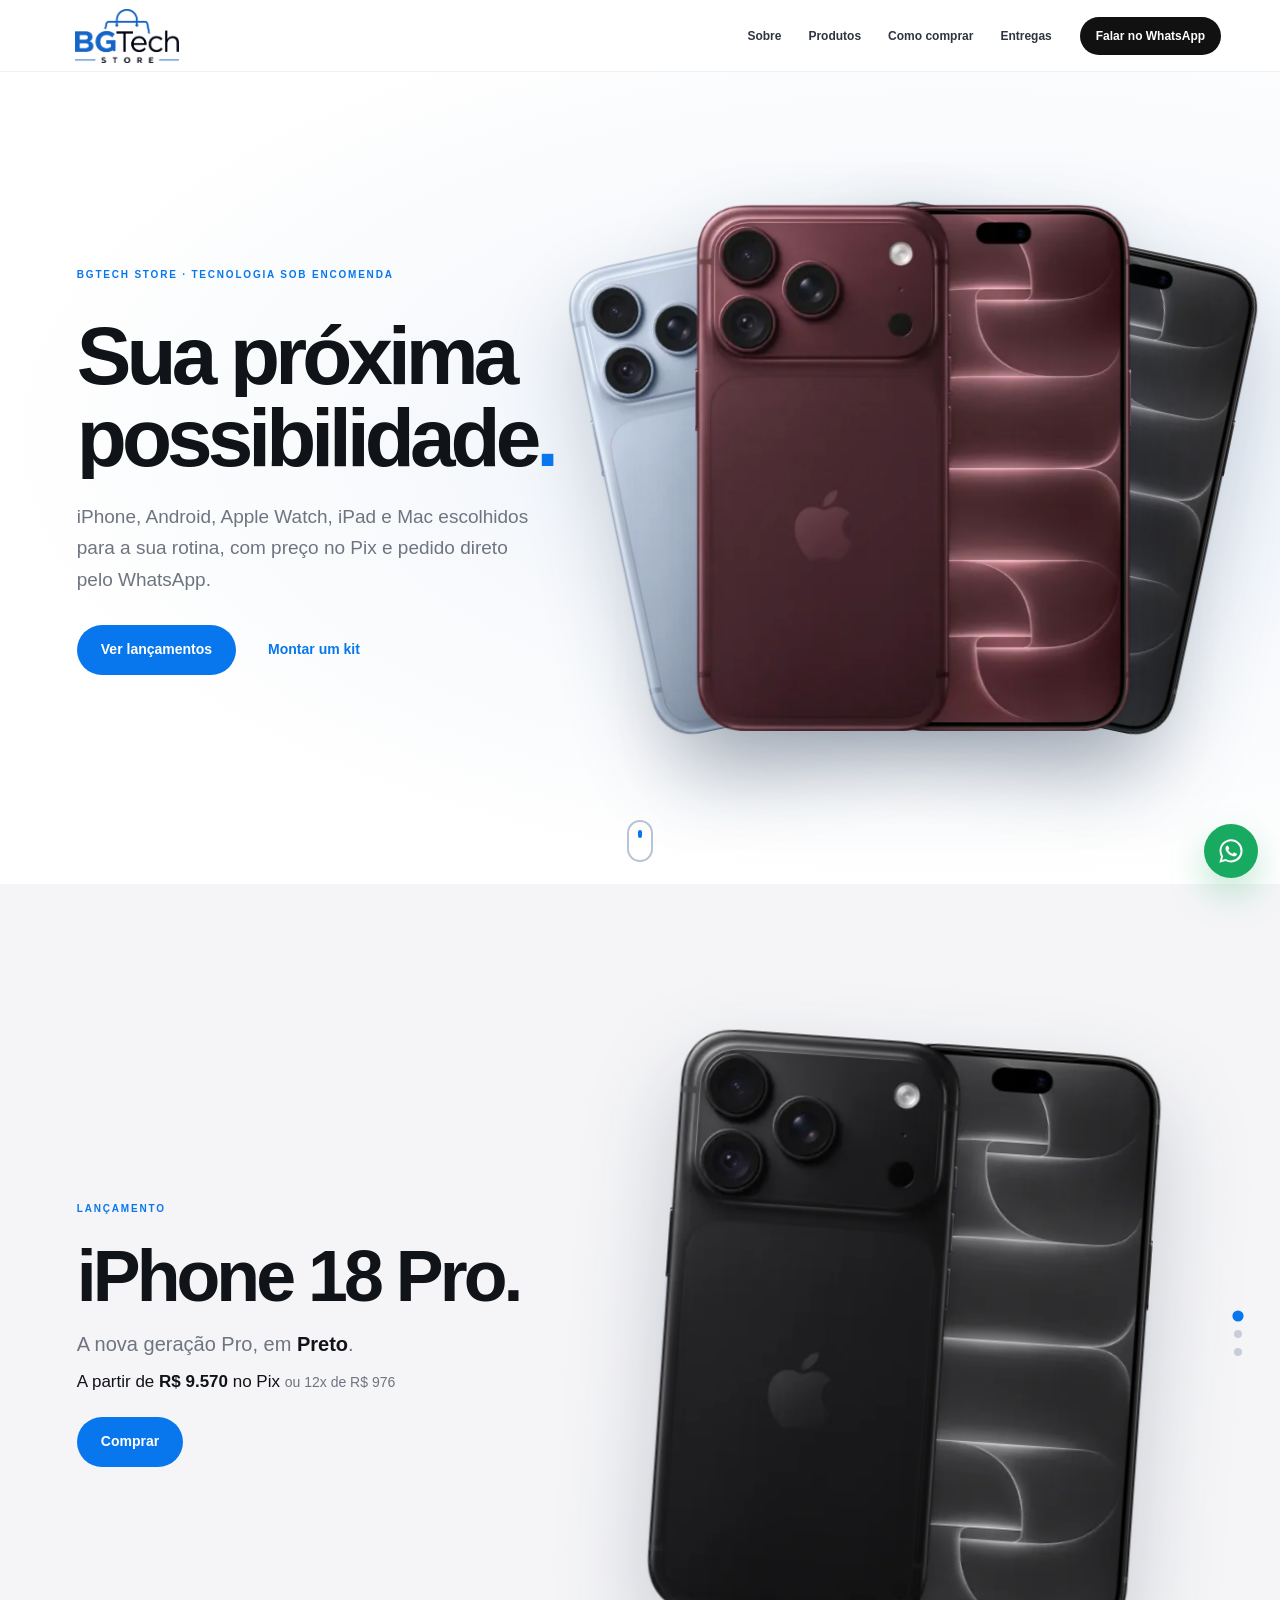
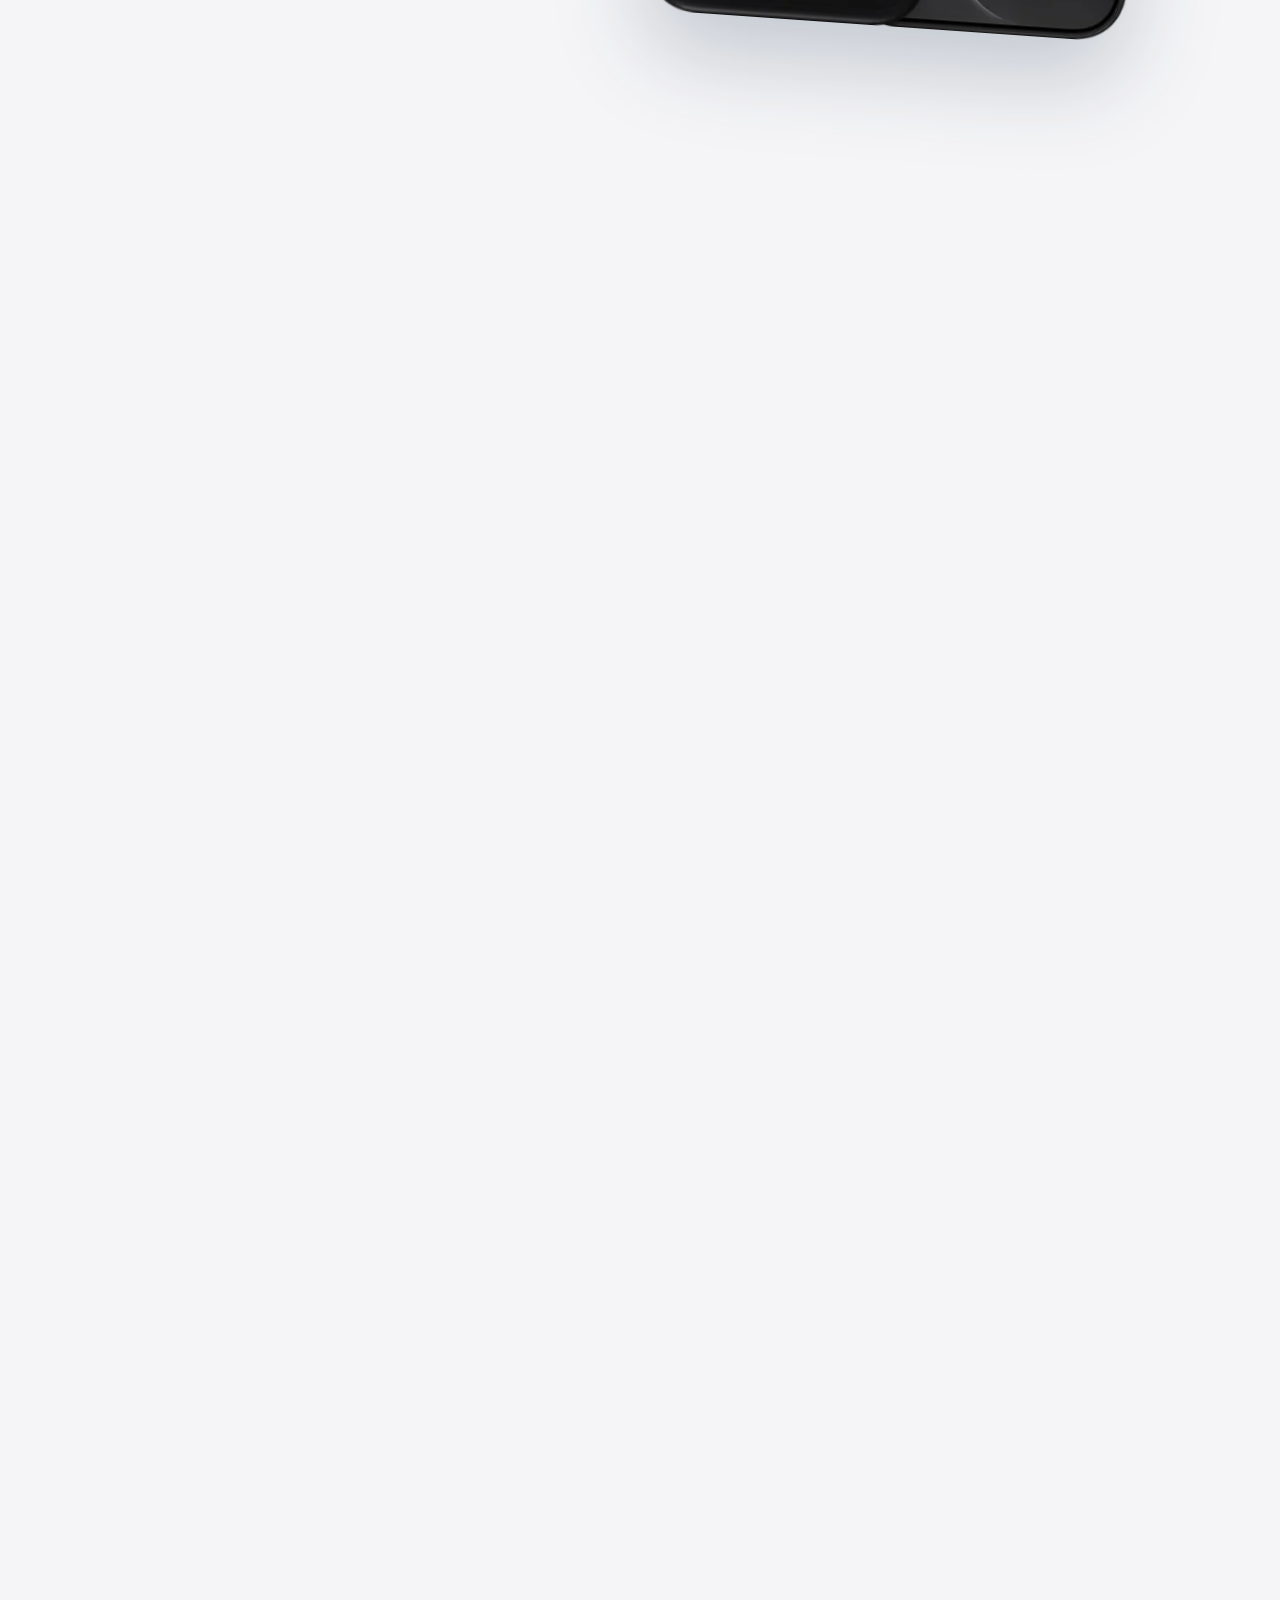
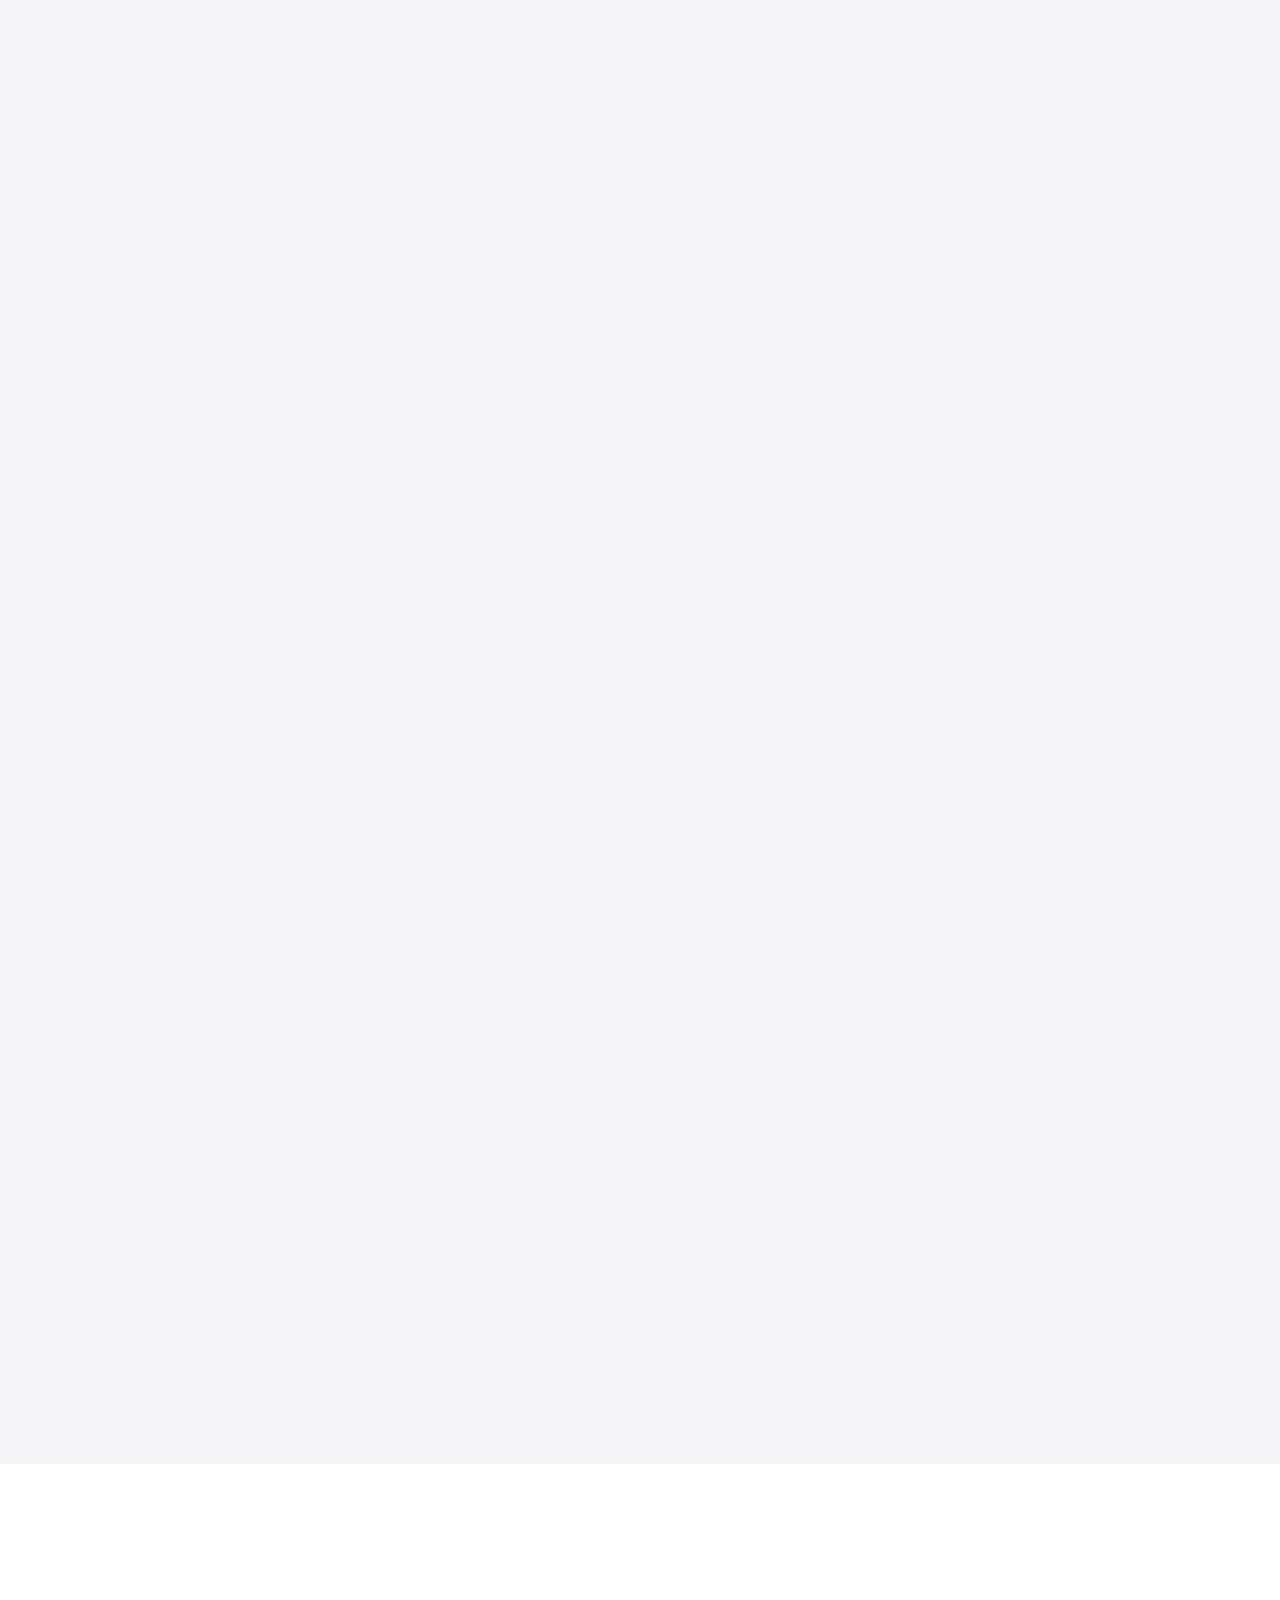
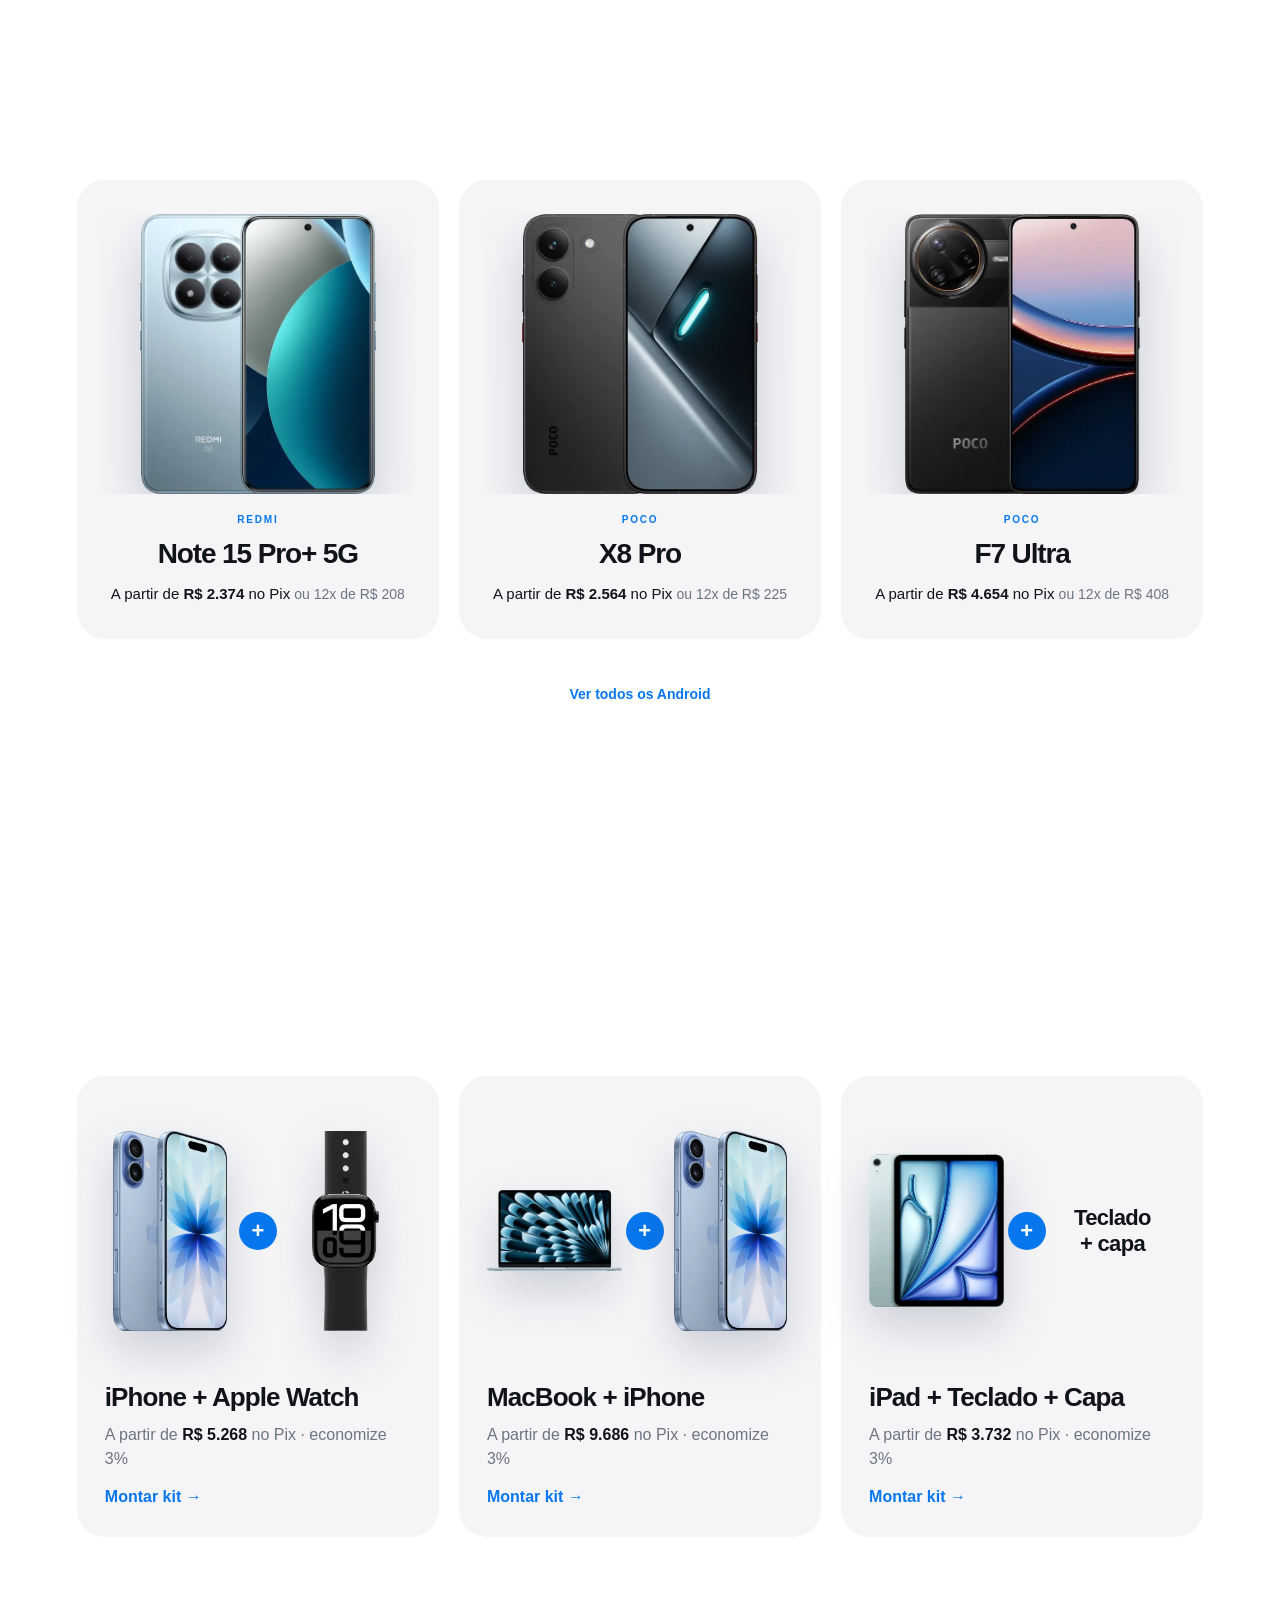
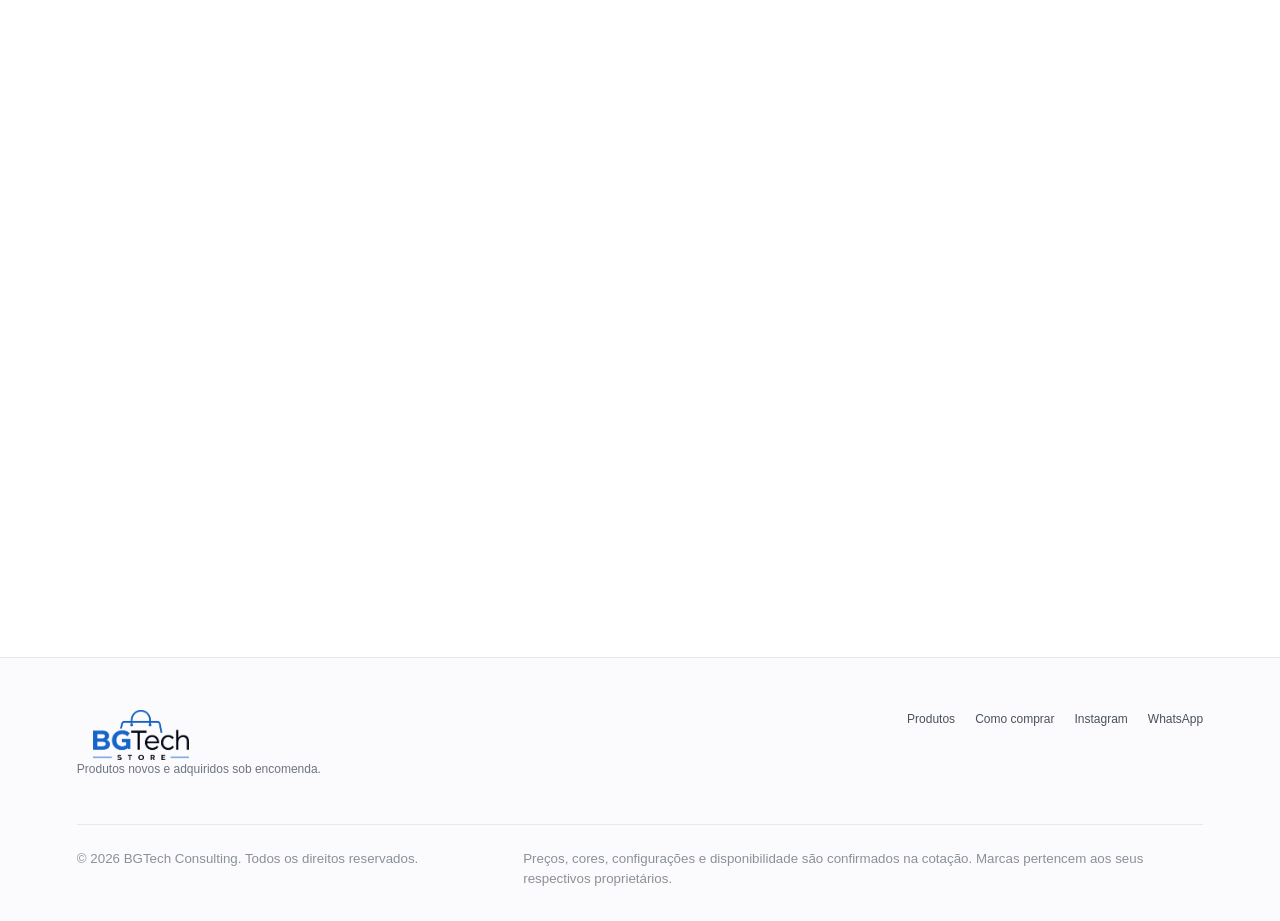
==== commit 8ff8b1fa: "Fotos oficiais por cor dos Android (Xiaomi/POCO/Redmi) Co-Authored-By: Claude Opus 5.5 <noreply@anth" ====
--- a/index.html
+++ b/index.html
@@ -130,9 +130,9 @@
         <p>Xiaomi, Redmi, POCO e Realme com o mesmo atendimento e preço no Pix.</p>
       </div>
       <div class="h-and-grid">
-        <a class="h-and" href="/produtos#redmi-note-15-pro-plus"><div class="h-and-art"><img src="assets/produtos/android/redmi-note-15-pro-plus.webp" alt="Redmi Note 15 Pro+ 5G" /></div><span class="eyebrow">REDMI</span><h3>Note 15 Pro+ 5G</h3><p class="h-price" data-id="redmi-note-15-pro-plus"></p></a>
-        <a class="h-and" href="/produtos#poco-x8-pro"><div class="h-and-art"><img src="assets/produtos/android/poco-x8-pro.webp" alt="POCO X8 Pro" /></div><span class="eyebrow">POCO</span><h3>X8 Pro</h3><p class="h-price" data-id="poco-x8-pro"></p></a>
-        <a class="h-and" href="/produtos#poco-f7-ultra"><div class="h-and-art"><img src="assets/produtos/android/poco-f7-ultra.webp" alt="POCO F7 Ultra" /></div><span class="eyebrow">POCO</span><h3>F7 Ultra</h3><p class="h-price" data-id="poco-f7-ultra"></p></a>
+        <a class="h-and" href="/produtos#redmi-note-15-pro-plus"><div class="h-and-art"><img src="assets/produtos/cores/redmi-note-15-pro-plus-Azul.webp" alt="Redmi Note 15 Pro+ 5G" /></div><span class="eyebrow">REDMI</span><h3>Note 15 Pro+ 5G</h3><p class="h-price" data-id="redmi-note-15-pro-plus"></p></a>
+        <a class="h-and" href="/produtos#poco-x8-pro"><div class="h-and-art"><img src="assets/produtos/cores/poco-x8-pro-Preto.webp" alt="POCO X8 Pro" /></div><span class="eyebrow">POCO</span><h3>X8 Pro</h3><p class="h-price" data-id="poco-x8-pro"></p></a>
+        <a class="h-and" href="/produtos#poco-f7-ultra"><div class="h-and-art"><img src="assets/produtos/cores/poco-f7-ultra-Preto.webp" alt="POCO F7 Ultra" /></div><span class="eyebrow">POCO</span><h3>F7 Ultra</h3><p class="h-price" data-id="poco-f7-ultra"></p></a>
       </div>
       <p class="h-and-more"><a class="btn btn-ghost" href="/produtos#sec-android">Ver todos os Android</a></p>
     </section>
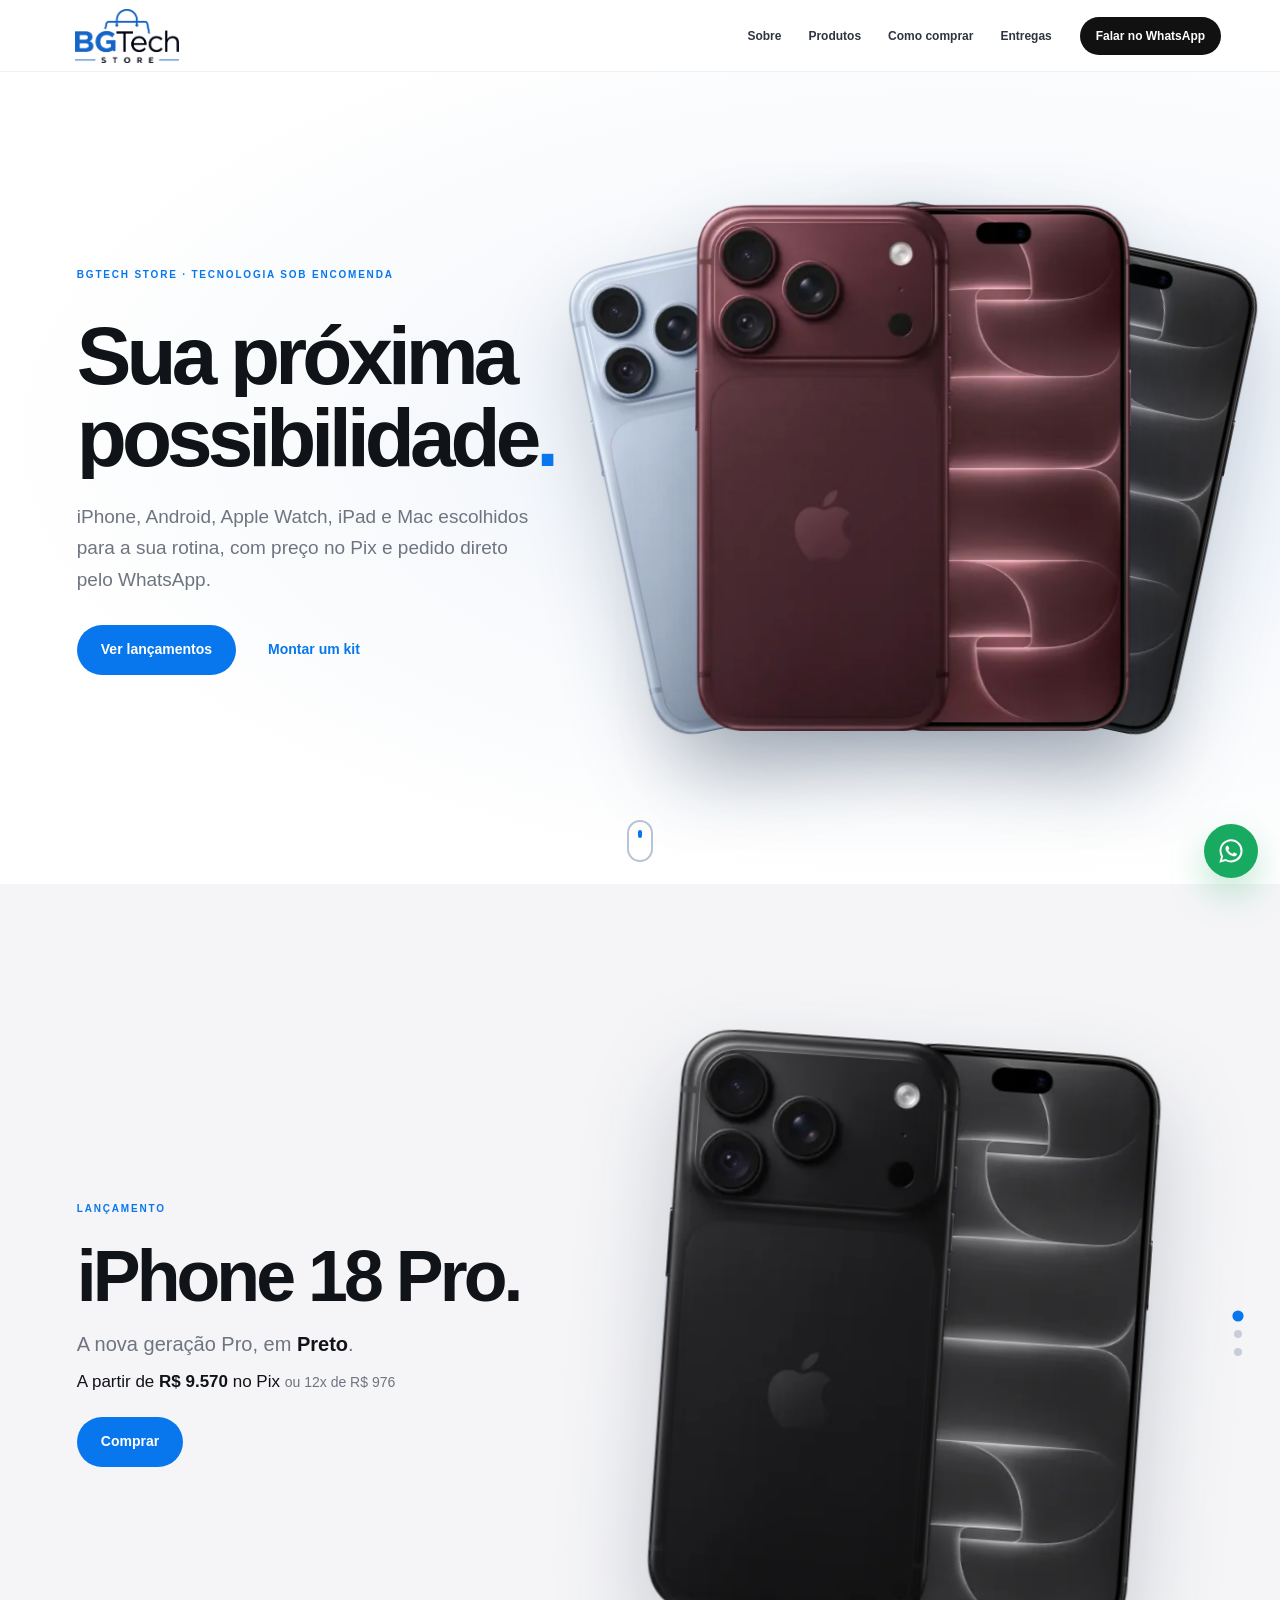
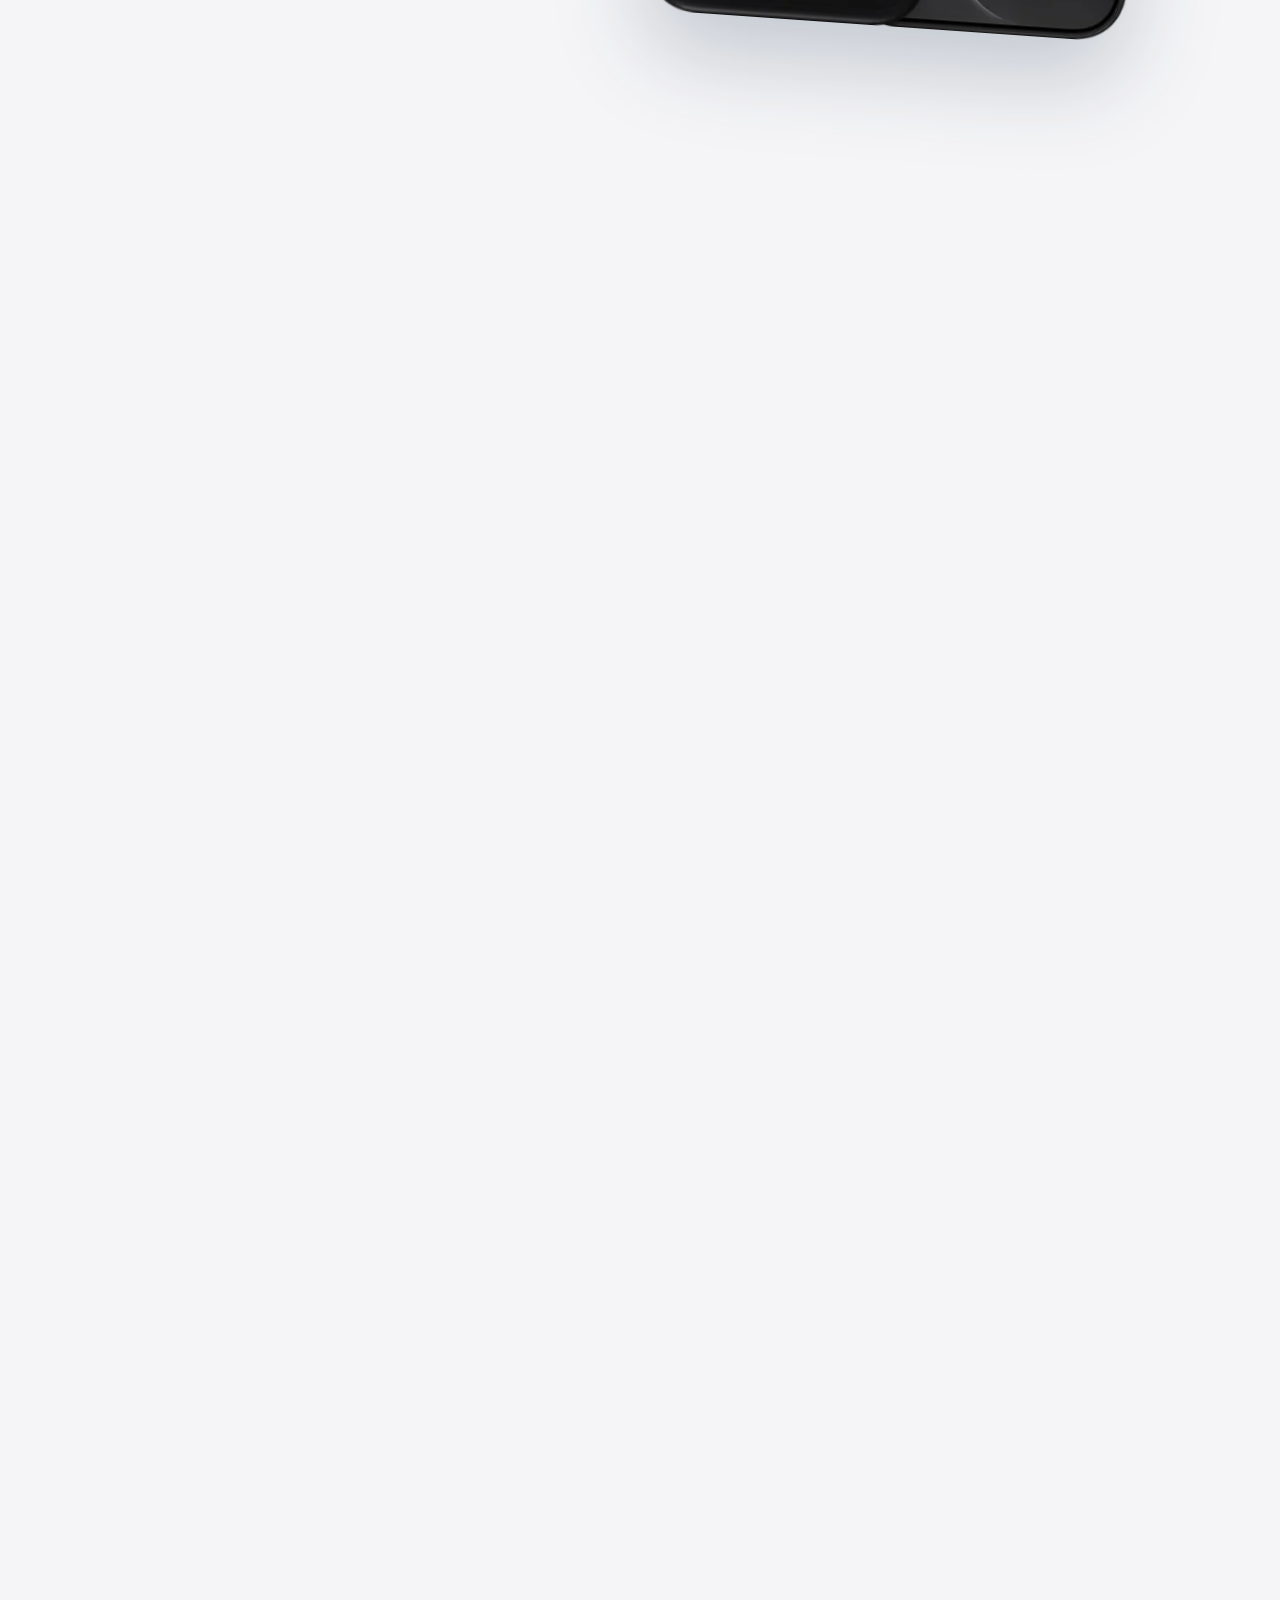
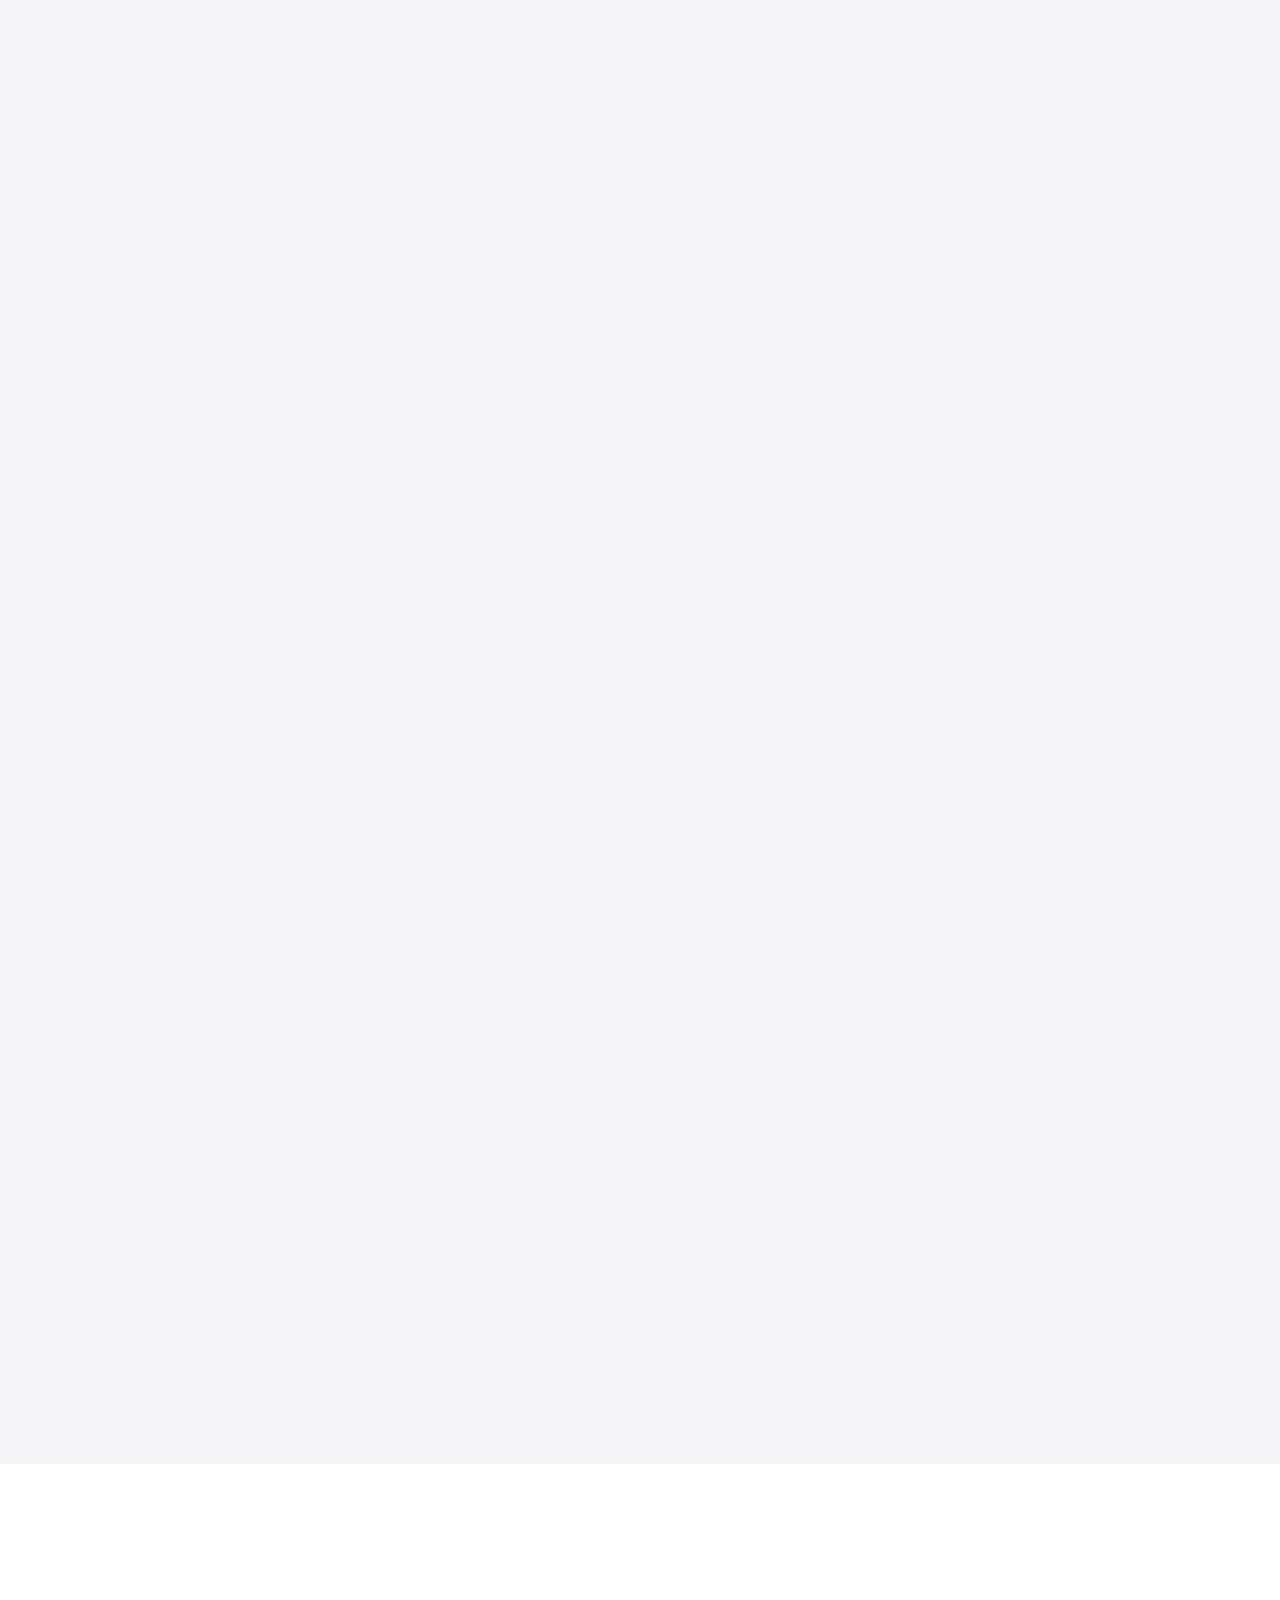
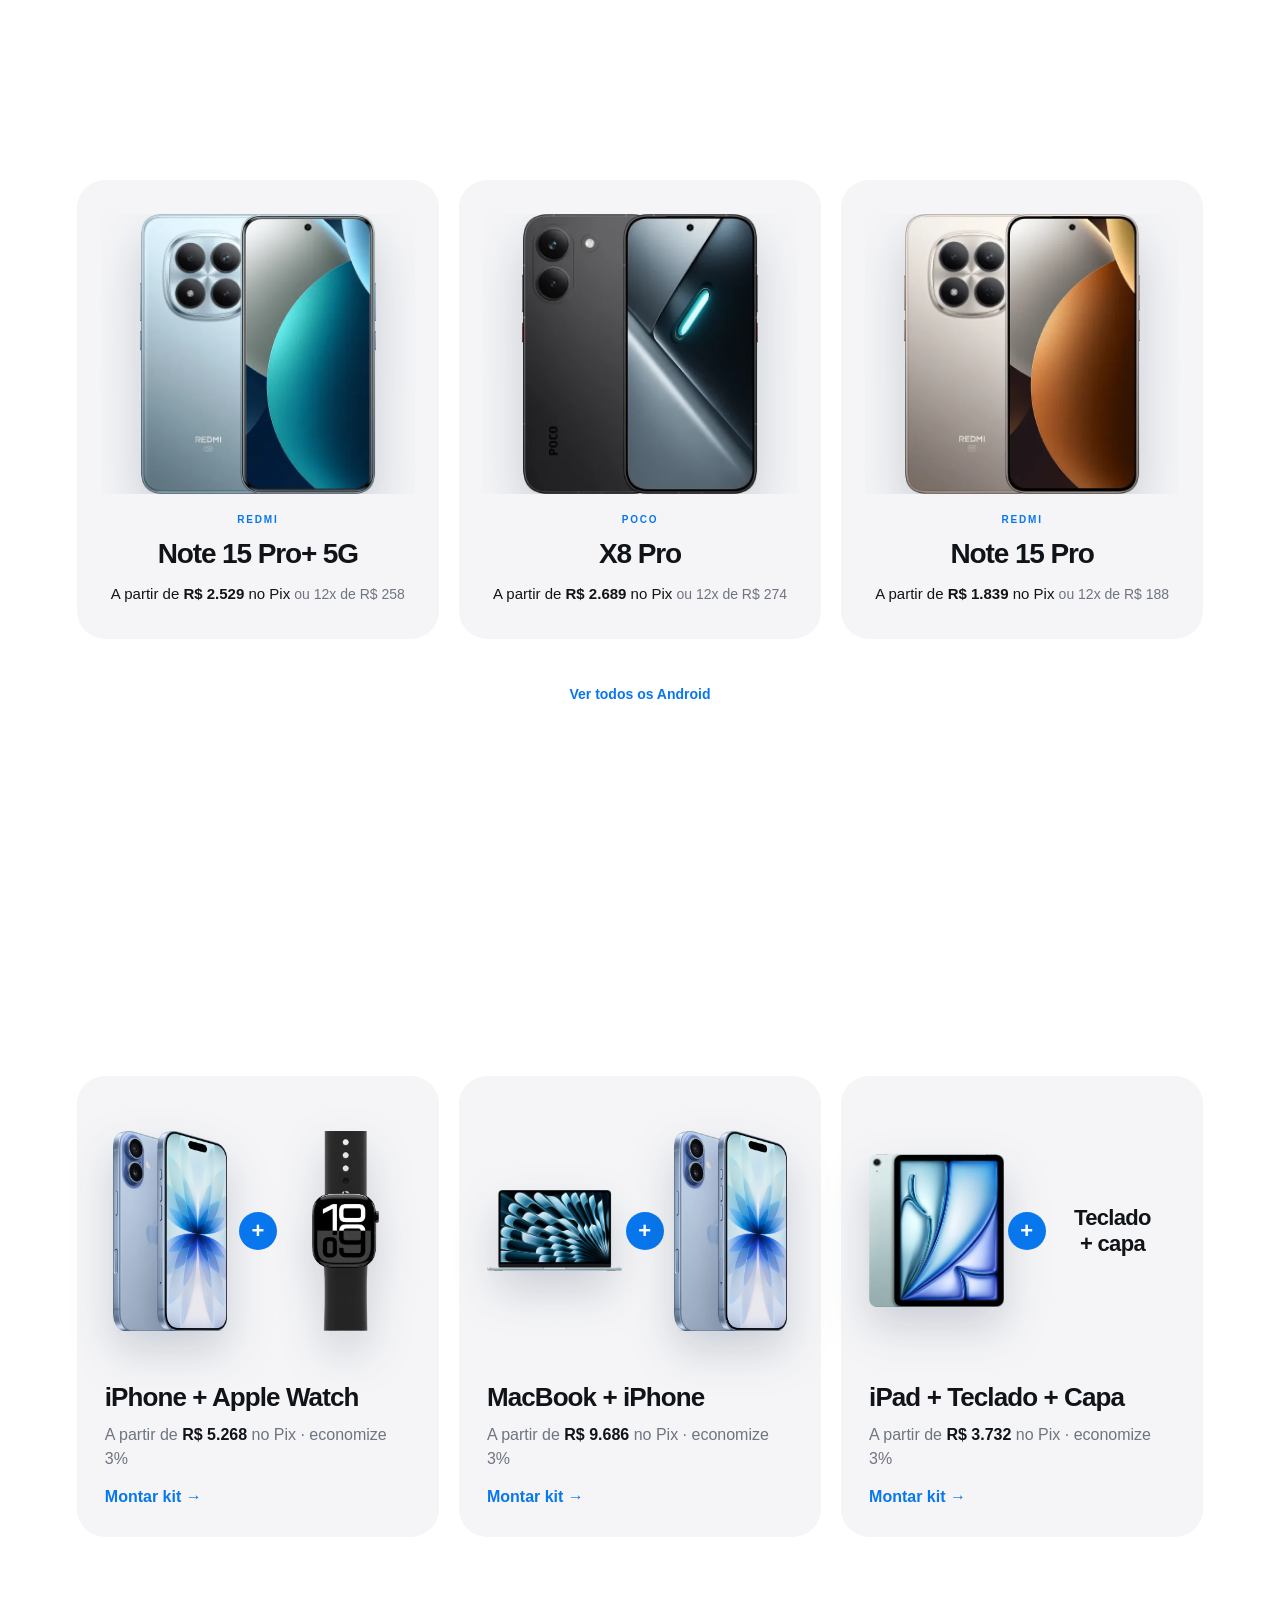
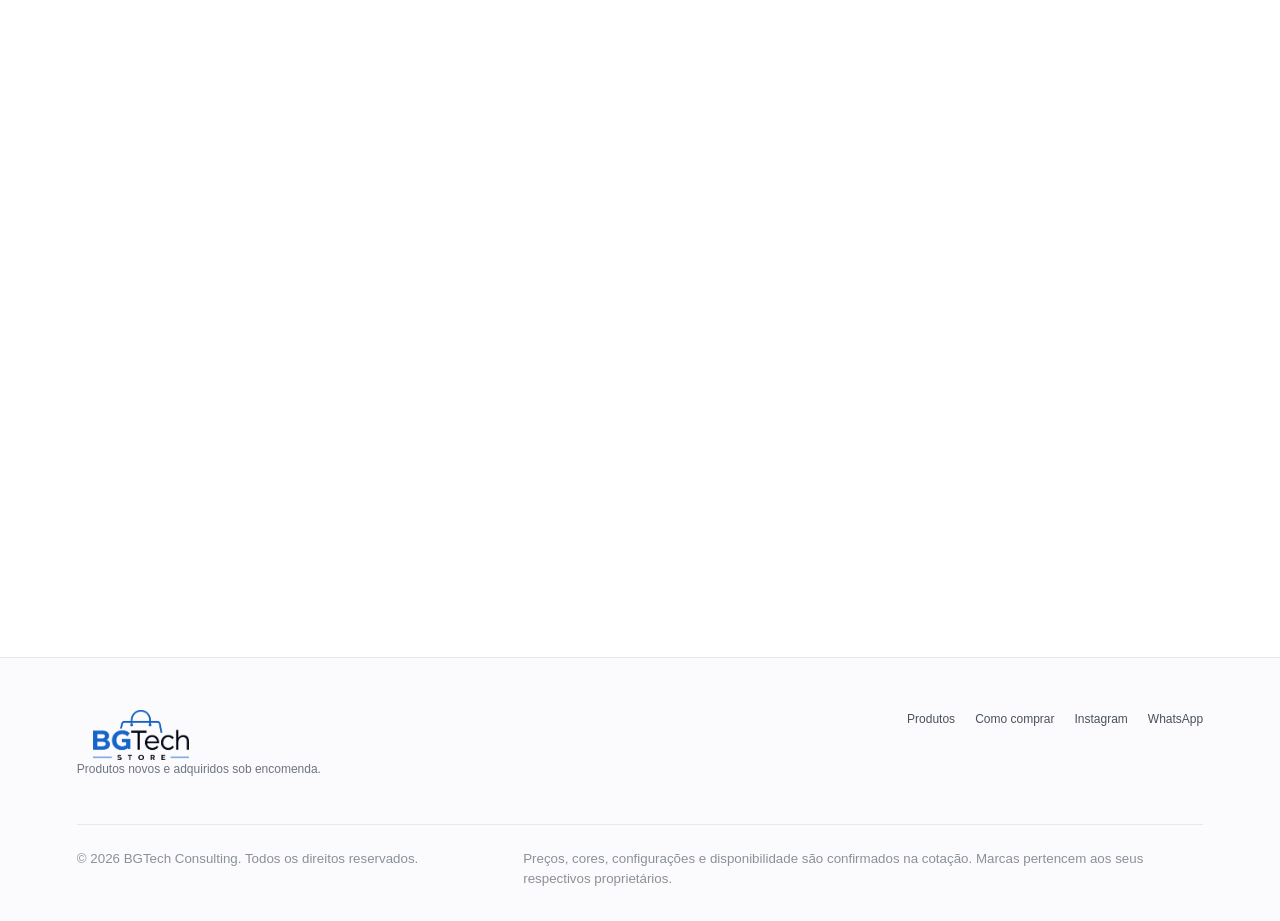
==== commit cc329319: "Android: preços pelo menor custo dos fornecedores (+12%), cartão com taxa do 12x, ajustes de catálog" ====
--- a/index.html
+++ b/index.html
@@ -132,7 +132,7 @@
       <div class="h-and-grid">
         <a class="h-and" href="/produtos#redmi-note-15-pro-plus"><div class="h-and-art"><img src="assets/produtos/cores/redmi-note-15-pro-plus-Azul.webp" alt="Redmi Note 15 Pro+ 5G" /></div><span class="eyebrow">REDMI</span><h3>Note 15 Pro+ 5G</h3><p class="h-price" data-id="redmi-note-15-pro-plus"></p></a>
         <a class="h-and" href="/produtos#poco-x8-pro"><div class="h-and-art"><img src="assets/produtos/cores/poco-x8-pro-Preto.webp" alt="POCO X8 Pro" /></div><span class="eyebrow">POCO</span><h3>X8 Pro</h3><p class="h-price" data-id="poco-x8-pro"></p></a>
-        <a class="h-and" href="/produtos#poco-f7-ultra"><div class="h-and-art"><img src="assets/produtos/cores/poco-f7-ultra-Preto.webp" alt="POCO F7 Ultra" /></div><span class="eyebrow">POCO</span><h3>F7 Ultra</h3><p class="h-price" data-id="poco-f7-ultra"></p></a>
+        <a class="h-and" href="/produtos#redmi-note-15-pro"><div class="h-and-art"><img src="assets/produtos/cores/redmi-note-15-pro-Natural.webp" alt="Redmi Note 15 Pro" /></div><span class="eyebrow">REDMI</span><h3>Note 15 Pro</h3><p class="h-price" data-id="redmi-note-15-pro"></p></a>
       </div>
       <p class="h-and-more"><a class="btn btn-ghost" href="/produtos#sec-android">Ver todos os Android</a></p>
     </section>
